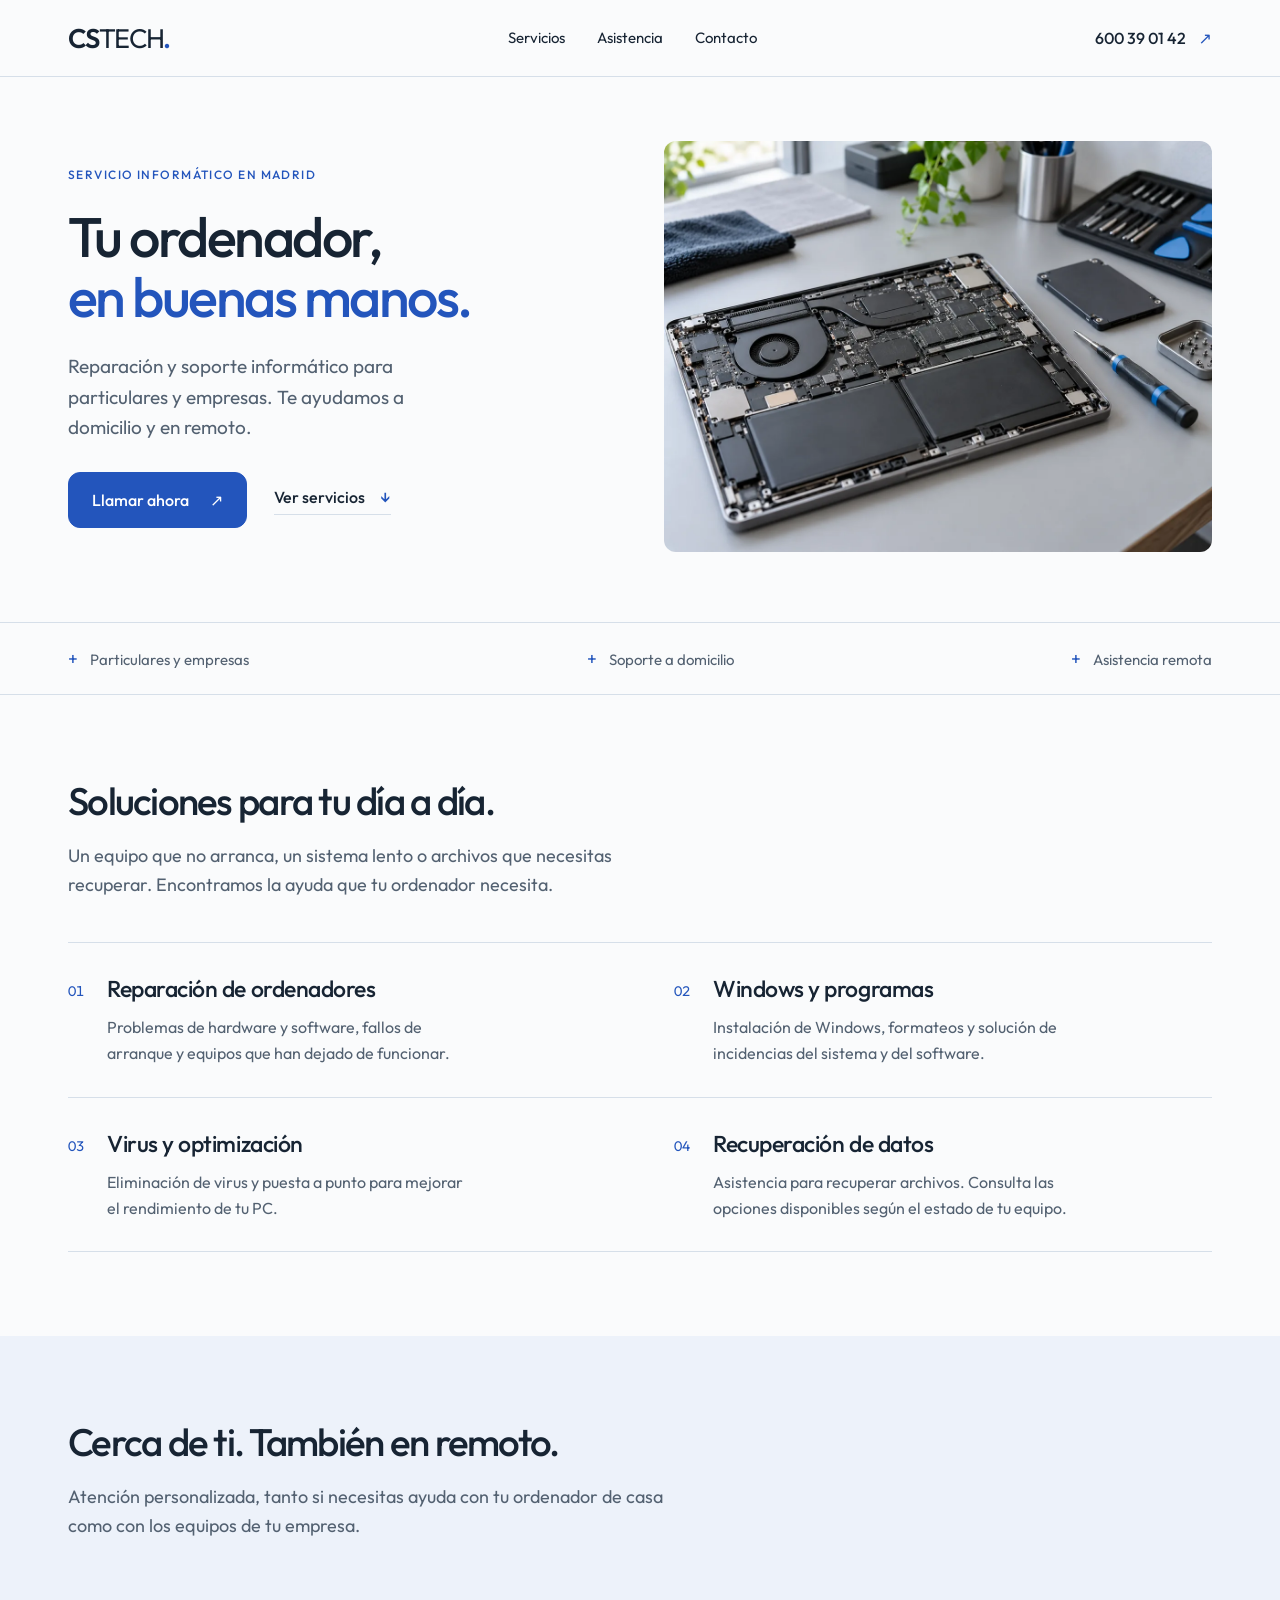
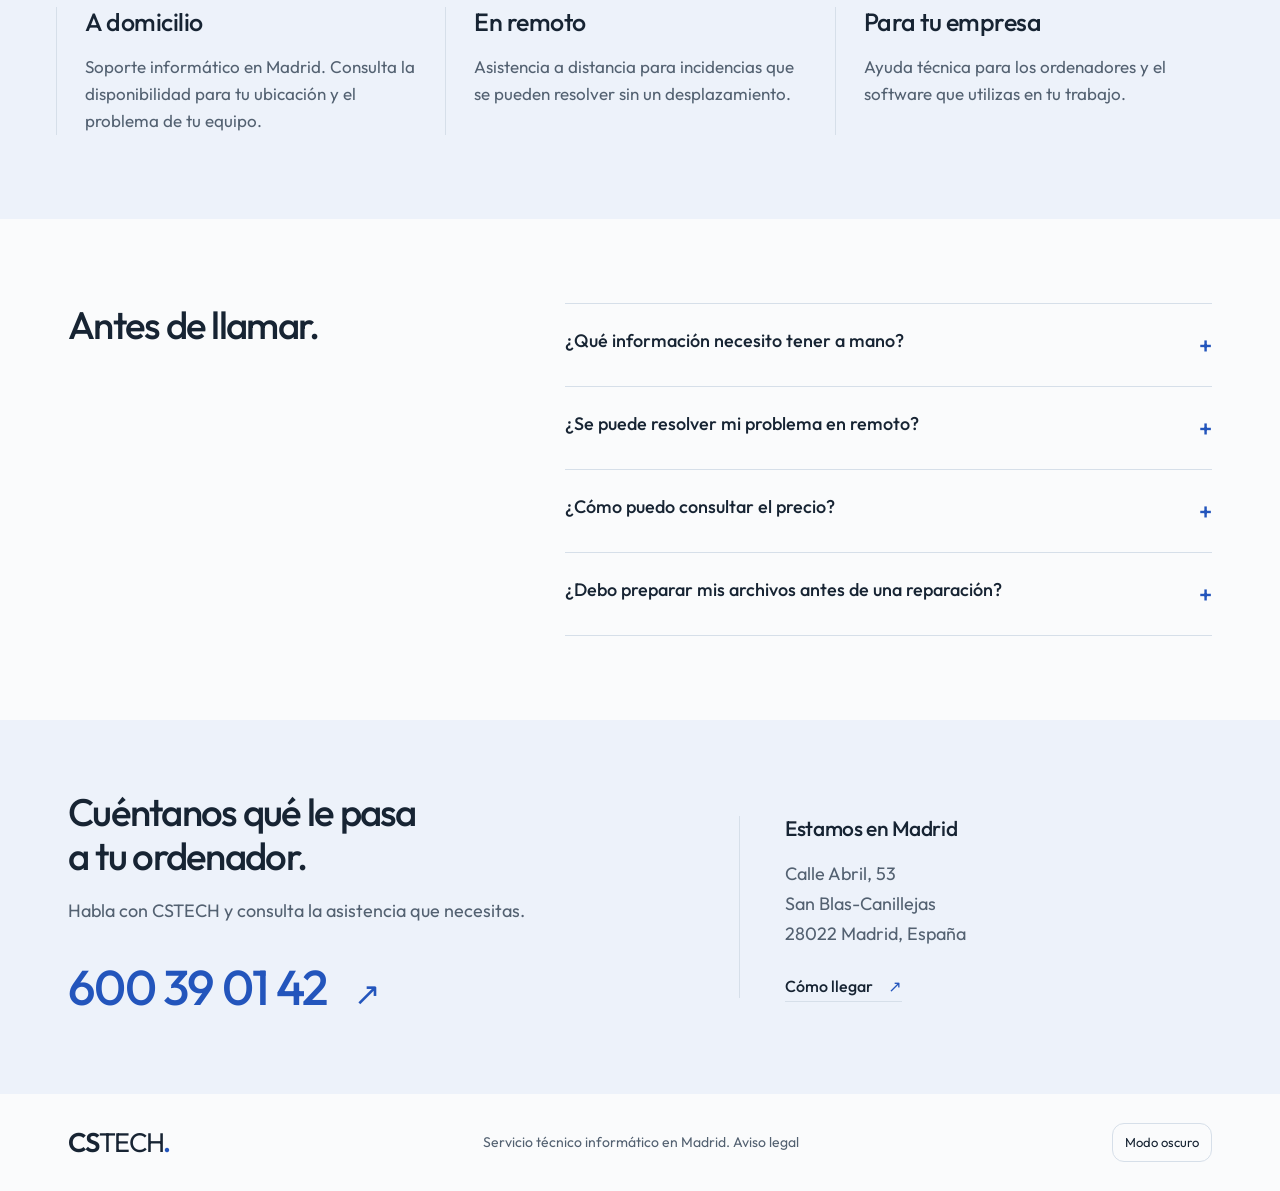
==== index.html @ 1e24a439 "Publicar CSTECH en GitHub Pages" ====
<!doctype html>
<html lang="es">
<head>
  <meta charset="UTF-8">
  <meta name="viewport" content="width=device-width, initial-scale=1">
  <title>CSTECH | Reparación de ordenadores y soporte informático en Madrid</title>
  <meta name="description" content="Servicio técnico informático en Madrid. Reparación de ordenadores, asistencia a domicilio y remota, instalación de Windows y recuperación de datos. Llama al 600 39 01 42.">
  <meta name="theme-color" content="#2355bc">
  <link rel="canonical" href="https://cstechsc.com/">
  <meta property="og:title" content="CSTECH | Tu ordenador, en buenas manos">
  <meta property="og:description" content="Reparación de ordenadores y soporte informático en Madrid. A domicilio y en remoto, para particulares y empresas.">
  <meta property="og:type" content="website">
  <meta property="og:url" content="https://cstechsc.com/">
  <meta property="og:image" content="https://cstechsc.com/images/reparacion.webp">
  <link rel="preload" as="image" href="/images/reparacion.webp" fetchpriority="high">
  <script type="application/ld+json">{"@context":"https://schema.org","@type":"LocalBusiness","name":"CSTECH","url":"https://cstechsc.com/","telephone":"+34600390142","address":{"@type":"PostalAddress","streetAddress":"Calle Abril, 53","addressLocality":"Madrid","addressRegion":"Madrid","postalCode":"28022","addressCountry":"ES"},"areaServed":"Madrid","hasMap":"https://www.google.com/maps?cid=15562600973157201004","description":"Servicio técnico informático: reparación de ordenadores, soporte a domicilio y asistencia remota para particulares y empresas."}</script>
  <script type="module" crossorigin src="/assets/main-DW0fGYz3.js"></script>
  <link rel="stylesheet" crossorigin href="/assets/main-CNk1xnWR.css">
</head>
<body>
  <a class="skip-link" href="#contenido">Ir al contenido</a>
  <header class="site-header">
    <nav class="container nav-shell" aria-label="Navegación principal">
      <a class="wordmark" href="#" aria-label="CSTECH, inicio">CS<span>TECH</span><span class="brand-dot" aria-hidden="true">.</span></a>
      <button class="menu-toggle" type="button" aria-expanded="false" aria-controls="nav-links">Menú</button>
      <div id="nav-links" class="nav-links">
        <a href="#servicios">Servicios</a><a href="#asistencia">Asistencia</a><a href="#contacto">Contacto</a>
      </div>
      <a class="nav-phone" href="tel:+34600390142" aria-label="Llamar al 600 39 01 42">600 39 01 42 <span aria-hidden="true">↗</span></a>
    </nav>
  </header>
  <main id="contenido">
    <section class="hero container">
      <div class="row align-items-center g-5">
        <div class="col-md-6 hero-copy">
          <p class="eyebrow">Servicio informático en Madrid</p>
          <h1>Tu ordenador,<br><span>en buenas manos.</span></h1>
          <p class="hero-description">Reparación y soporte informático para particulares y empresas. Te ayudamos a domicilio y en remoto.</p>
          <div class="hero-actions"><a class="btn btn-primary" href="tel:+34600390142">Llamar ahora <span aria-hidden="true">↗</span></a><a class="text-link" href="#servicios">Ver servicios <span aria-hidden="true">↓</span></a></div>
        </div>
        <div class="col-md-6"><img class="hero-image" src="/images/reparacion.webp" alt="Imagen ilustrativa de un ordenador abierto sobre una mesa de reparación" width="1200" height="900" fetchpriority="high"></div>
      </div>
    </section>
    <div class="service-strip"><div class="container strip-content"><span>Particulares y empresas</span><span>Soporte a domicilio</span><span>Asistencia remota</span></div></div>
    <section id="servicios" class="section container">
      <h2>Soluciones para tu día a día.</h2>
      <p class="section-intro">Un equipo que no arranca, un sistema lento o archivos que necesitas recuperar. Encontramos la ayuda que tu ordenador necesita.</p>
      <div class="row g-0 services-grid">
        <article class="col-md-6 service-item"><span class="service-number" aria-hidden="true">01</span><div><h3>Reparación de ordenadores</h3><p>Problemas de hardware y software, fallos de arranque y equipos que han dejado de funcionar.</p></div></article>
        <article class="col-md-6 service-item"><span class="service-number" aria-hidden="true">02</span><div><h3>Windows y programas</h3><p>Instalación de Windows, formateos y solución de incidencias del sistema y del software.</p></div></article>
        <article class="col-md-6 service-item"><span class="service-number" aria-hidden="true">03</span><div><h3>Virus y optimización</h3><p>Eliminación de virus y puesta a punto para mejorar el rendimiento de tu PC.</p></div></article>
        <article class="col-md-6 service-item"><span class="service-number" aria-hidden="true">04</span><div><h3>Recuperación de datos</h3><p>Asistencia para recuperar archivos. Consulta las opciones disponibles según el estado de tu equipo.</p></div></article>
      </div>
    </section>
    <section id="asistencia" class="section assistance-section">
      <div class="container">
        <h2>Cerca de ti. También en remoto.</h2>
        <p class="section-intro">Atención personalizada, tanto si necesitas ayuda con tu ordenador de casa como con los equipos de tu empresa.</p>
        <div class="row g-4 assistance-options">
          <article class="col-md-4"><h3>A domicilio</h3><p>Soporte informático en Madrid. Consulta la disponibilidad para tu ubicación y el problema de tu equipo.</p></article>
          <article class="col-md-4"><h3>En remoto</h3><p>Asistencia a distancia para incidencias que se pueden resolver sin un desplazamiento.</p></article>
          <article class="col-md-4"><h3>Para tu empresa</h3><p>Ayuda técnica para los ordenadores y el software que utilizas en tu trabajo.</p></article>
        </div>
      </div>
    </section>
    <section class="section container faq-section">
      <h2>Antes de llamar.</h2>
      <div class="faq-list">
        <details><summary>¿Qué información necesito tener a mano?</summary><p>El modelo de tu ordenador y una descripción del fallo: qué ocurre, desde cuándo y si aparece algún mensaje de error.</p></details>
        <details><summary>¿Se puede resolver mi problema en remoto?</summary><p>Depende de la incidencia y de que el equipo pueda conectarse a Internet. Llámanos para consultar la modalidad de asistencia adecuada.</p></details>
        <details><summary>¿Cómo puedo consultar el precio?</summary><p>Contacta por teléfono y explica lo que necesitas. Consulta el precio y el alcance del servicio antes de solicitar la intervención.</p></details>
        <details><summary>¿Debo preparar mis archivos antes de una reparación?</summary><p>Si puedes acceder al equipo, guarda una copia de los archivos importantes. Si no puedes, indícalo al contactar y evita realizar cambios que puedan sobrescribirlos.</p></details>
      </div>
    </section>
    <section id="contacto" class="contact-section">
      <div class="container row-wrapper">
        <div class="row g-5 align-items-center">
          <div class="col-md-7"><h2>Cuéntanos qué le pasa<br>a tu ordenador.</h2><p>Habla con CSTECH y consulta la asistencia que necesitas.</p><a class="contact-number" href="tel:+34600390142" aria-label="Llamar al 600 39 01 42">600 39 01 42 <span aria-hidden="true">↗</span></a></div>
          <div class="col-md-5 contact-address"><h3>Estamos en Madrid</h3><address>Calle Abril, 53<br>San Blas-Canillejas<br>28022 Madrid, España</address><a class="text-link" href="https://www.google.com/maps?cid=15562600973157201004" target="_blank" rel="noopener noreferrer">Cómo llegar <span aria-hidden="true">↗</span></a></div>
        </div>
      </div>
    </section>
  </main>
  <footer class="container site-footer"><a class="wordmark" href="#">CS<span>TECH</span><span class="brand-dot" aria-hidden="true">.</span></a><p>Servicio técnico informático en Madrid. <a href="/aviso-legal.html">Aviso legal</a></p><button id="theme-toggle" type="button" aria-pressed="false">Modo oscuro</button></footer>
</body>
</html>
---- assets/main-CNk1xnWR.css ----
@charset "UTF-8";:root,[data-bs-theme=light]{--bs-blue:#0d6efd;--bs-indigo:#6610f2;--bs-purple:#6f42c1;--bs-pink:#d63384;--bs-red:#dc3545;--bs-orange:#fd7e14;--bs-yellow:#ffc107;--bs-green:#198754;--bs-teal:#20c997;--bs-cyan:#0dcaf0;--bs-black:#000;--bs-white:#fff;--bs-gray:#6c757d;--bs-gray-dark:#343a40;--bs-gray-100:#f8f9fa;--bs-gray-200:#e9ecef;--bs-gray-300:#dee2e6;--bs-gray-400:#ced4da;--bs-gray-500:#adb5bd;--bs-gray-600:#6c757d;--bs-gray-700:#495057;--bs-gray-800:#343a40;--bs-gray-900:#212529;--bs-primary:#0d6efd;--bs-secondary:#6c757d;--bs-success:#198754;--bs-info:#0dcaf0;--bs-warning:#ffc107;--bs-danger:#dc3545;--bs-light:#f8f9fa;--bs-dark:#212529;--bs-primary-rgb:13,110,253;--bs-secondary-rgb:108,117,125;--bs-success-rgb:25,135,84;--bs-info-rgb:13,202,240;--bs-warning-rgb:255,193,7;--bs-danger-rgb:220,53,69;--bs-light-rgb:248,249,250;--bs-dark-rgb:33,37,41;--bs-primary-text-emphasis:#052c65;--bs-secondary-text-emphasis:#2b2f32;--bs-success-text-emphasis:#0a3622;--bs-info-text-emphasis:#055160;--bs-warning-text-emphasis:#664d03;--bs-danger-text-emphasis:#58151c;--bs-light-text-emphasis:#495057;--bs-dark-text-emphasis:#495057;--bs-primary-bg-subtle:#cfe2ff;--bs-secondary-bg-subtle:#e2e3e5;--bs-success-bg-subtle:#d1e7dd;--bs-info-bg-subtle:#cff4fc;--bs-warning-bg-subtle:#fff3cd;--bs-danger-bg-subtle:#f8d7da;--bs-light-bg-subtle:#fcfcfd;--bs-dark-bg-subtle:#ced4da;--bs-primary-border-subtle:#9ec5fe;--bs-secondary-border-subtle:#c4c8cb;--bs-success-border-subtle:#a3cfbb;--bs-info-border-subtle:#9eeaf9;--bs-warning-border-subtle:#ffe69c;--bs-danger-border-subtle:#f1aeb5;--bs-light-border-subtle:#e9ecef;--bs-dark-border-subtle:#adb5bd;--bs-white-rgb:255,255,255;--bs-black-rgb:0,0,0;--bs-font-sans-serif:system-ui,-apple-system,"Segoe UI",Roboto,"Helvetica Neue","Noto Sans","Liberation Sans",Arial,sans-serif,"Apple Color Emoji","Segoe UI Emoji","Segoe UI Symbol","Noto Color Emoji";--bs-font-monospace:SFMono-Regular,Menlo,Monaco,Consolas,"Liberation Mono","Courier New",monospace;--bs-gradient:linear-gradient(180deg, rgba(255, 255, 255, .15), rgba(255, 255, 255, 0));--bs-body-font-family:var(--bs-font-sans-serif);--bs-body-font-size:1rem;--bs-body-font-weight:400;--bs-body-line-height:1.5;--bs-body-color:#212529;--bs-body-color-rgb:33,37,41;--bs-body-bg:#fff;--bs-body-bg-rgb:255,255,255;--bs-emphasis-color:#000;--bs-emphasis-color-rgb:0,0,0;--bs-secondary-color:rgba(33, 37, 41, .75);--bs-secondary-color-rgb:33,37,41;--bs-secondary-bg:#e9ecef;--bs-secondary-bg-rgb:233,236,239;--bs-tertiary-color:rgba(33, 37, 41, .5);--bs-tertiary-color-rgb:33,37,41;--bs-tertiary-bg:#f8f9fa;--bs-tertiary-bg-rgb:248,249,250;--bs-heading-color:inherit;--bs-link-color:#0d6efd;--bs-link-color-rgb:13,110,253;--bs-link-decoration:underline;--bs-link-hover-color:#0a58ca;--bs-link-hover-color-rgb:10,88,202;--bs-code-color:#d63384;--bs-highlight-color:#212529;--bs-highlight-bg:#fff3cd;--bs-border-width:1px;--bs-border-style:solid;--bs-border-color:#dee2e6;--bs-border-color-translucent:rgba(0, 0, 0, .175);--bs-border-radius:.375rem;--bs-border-radius-sm:.25rem;--bs-border-radius-lg:.5rem;--bs-border-radius-xl:1rem;--bs-border-radius-xxl:2rem;--bs-border-radius-2xl:var(--bs-border-radius-xxl);--bs-border-radius-pill:50rem;--bs-box-shadow:0 .5rem 1rem rgba(0, 0, 0, .15);--bs-box-shadow-sm:0 .125rem .25rem rgba(0, 0, 0, .075);--bs-box-shadow-lg:0 1rem 3rem rgba(0, 0, 0, .175);--bs-box-shadow-inset:inset 0 1px 2px rgba(0, 0, 0, .075);--bs-focus-ring-width:.25rem;--bs-focus-ring-opacity:.25;--bs-focus-ring-color:rgba(13, 110, 253, .25);--bs-form-valid-color:#198754;--bs-form-valid-border-color:#198754;--bs-form-invalid-color:#dc3545;--bs-form-invalid-border-color:#dc3545}[data-bs-theme=dark]{color-scheme:dark;--bs-body-color:#dee2e6;--bs-body-color-rgb:222,226,230;--bs-body-bg:#212529;--bs-body-bg-rgb:33,37,41;--bs-emphasis-color:#fff;--bs-emphasis-color-rgb:255,255,255;--bs-secondary-color:rgba(222, 226, 230, .75);--bs-secondary-color-rgb:222,226,230;--bs-secondary-bg:#343a40;--bs-secondary-bg-rgb:52,58,64;--bs-tertiary-color:rgba(222, 226, 230, .5);--bs-tertiary-color-rgb:222,226,230;--bs-tertiary-bg:#2b3035;--bs-tertiary-bg-rgb:43,48,53;--bs-primary-text-emphasis:#6ea8fe;--bs-secondary-text-emphasis:#a7acb1;--bs-success-text-emphasis:#75b798;--bs-info-text-emphasis:#6edff6;--bs-warning-text-emphasis:#ffda6a;--bs-danger-text-emphasis:#ea868f;--bs-light-text-emphasis:#f8f9fa;--bs-dark-text-emphasis:#dee2e6;--bs-primary-bg-subtle:#031633;--bs-secondary-bg-subtle:#161719;--bs-success-bg-subtle:#051b11;--bs-info-bg-subtle:#032830;--bs-warning-bg-subtle:#332701;--bs-danger-bg-subtle:#2c0b0e;--bs-light-bg-subtle:#343a40;--bs-dark-bg-subtle:#1a1d20;--bs-primary-border-subtle:#084298;--bs-secondary-border-subtle:#41464b;--bs-success-border-subtle:#0f5132;--bs-info-border-subtle:#087990;--bs-warning-border-subtle:#997404;--bs-danger-border-subtle:#842029;--bs-light-border-subtle:#495057;--bs-dark-border-subtle:#343a40;--bs-heading-color:inherit;--bs-link-color:#6ea8fe;--bs-link-hover-color:#8bb9fe;--bs-link-color-rgb:110,168,254;--bs-link-hover-color-rgb:139,185,254;--bs-code-color:#e685b5;--bs-highlight-color:#dee2e6;--bs-highlight-bg:#664d03;--bs-border-color:#495057;--bs-border-color-translucent:rgba(255, 255, 255, .15);--bs-form-valid-color:#75b798;--bs-form-valid-border-color:#75b798;--bs-form-invalid-color:#ea868f;--bs-form-invalid-border-color:#ea868f}*,:after,:before{box-sizing:border-box}@media(prefers-reduced-motion:no-preference){:root{scroll-behavior:smooth}}body{margin:0;font-family:var(--bs-body-font-family);font-size:var(--bs-body-font-size);font-weight:var(--bs-body-font-weight);line-height:var(--bs-body-line-height);color:var(--bs-body-color);text-align:var(--bs-body-text-align);background-color:var(--bs-body-bg);-webkit-text-size-adjust:100%;-webkit-tap-highlight-color:transparent}hr{margin:1rem 0;color:inherit;border:0;border-top:var(--bs-border-width) solid;opacity:.25}.h1,.h2,.h3,.h4,.h5,.h6,h1,h2,h3,h4,h5,h6{margin-top:0;margin-bottom:.5rem;font-weight:500;line-height:1.2;color:var(--bs-heading-color)}.h1,h1{font-size:calc(1.375rem + 1.5vw)}@media(min-width:1200px){.h1,h1{font-size:2.5rem}}.h2,h2{font-size:calc(1.325rem + .9vw)}@media(min-width:1200px){.h2,h2{font-size:2rem}}.h3,h3{font-size:calc(1.3rem + .6vw)}@media(min-width:1200px){.h3,h3{font-size:1.75rem}}.h4,h4{font-size:calc(1.275rem + .3vw)}@media(min-width:1200px){.h4,h4{font-size:1.5rem}}.h5,h5{font-size:1.25rem}.h6,h6{font-size:1rem}p{margin-top:0;margin-bottom:1rem}abbr[title]{-webkit-text-decoration:underline dotted;text-decoration:underline dotted;cursor:help;-webkit-text-decoration-skip-ink:none;text-decoration-skip-ink:none}address{margin-bottom:1rem;font-style:normal;line-height:inherit}ol,ul{padding-left:2rem}dl,ol,ul{margin-top:0;margin-bottom:1rem}ol ol,ol ul,ul ol,ul ul{margin-bottom:0}dt{font-weight:700}dd{margin-bottom:.5rem;margin-left:0}blockquote{margin:0 0 1rem}b,strong{font-weight:bolder}.small,small{font-size:.875em}.mark,mark{padding:.1875em;color:var(--bs-highlight-color);background-color:var(--bs-highlight-bg)}sub,sup{position:relative;font-size:.75em;line-height:0;vertical-align:baseline}sub{bottom:-.25em}sup{top:-.5em}a{color:rgba(var(--bs-link-color-rgb),var(--bs-link-opacity,1));text-decoration:underline}a:hover{--bs-link-color-rgb:var(--bs-link-hover-color-rgb)}a:not([href]):not([class]),a:not([href]):not([class]):hover{color:inherit;text-decoration:none}code,kbd,pre,samp{font-family:var(--bs-font-monospace);font-size:1em}pre{display:block;margin-top:0;margin-bottom:1rem;overflow:auto;font-size:.875em}pre code{font-size:inherit;color:inherit;word-break:normal}code{font-size:.875em;color:var(--bs-code-color);word-wrap:break-word}a>code{color:inherit}kbd{padding:.1875rem .375rem;font-size:.875em;color:var(--bs-body-bg);background-color:var(--bs-body-color);border-radius:.25rem}kbd kbd{padding:0;font-size:1em}figure{margin:0 0 1rem}img,svg{vertical-align:middle}table{caption-side:bottom;border-collapse:collapse}caption{padding-top:.5rem;padding-bottom:.5rem;color:var(--bs-secondary-color);text-align:left}th{text-align:inherit;text-align:-webkit-match-parent}tbody,td,tfoot,th,thead,tr{border-color:inherit;border-style:solid;border-width:0}label{display:inline-block}button{border-radius:0}button:focus:not(:focus-visible){outline:0}button,input,optgroup,select,textarea{margin:0;font-family:inherit;font-size:inherit;line-height:inherit}button,select{text-transform:none}[role=button]{cursor:pointer}select{word-wrap:normal}select:disabled{opacity:1}[list]:not([type=date]):not([type=datetime-local]):not([type=month]):not([type=week]):not([type=time])::-webkit-calendar-picker-indicator{display:none!important}[type=button],[type=reset],[type=submit],button{-webkit-appearance:button}[type=button]:not(:disabled),[type=reset]:not(:disabled),[type=submit]:not(:disabled),button:not(:disabled){cursor:pointer}::-moz-focus-inner{padding:0;border-style:none}textarea{resize:vertical}fieldset{min-width:0;padding:0;margin:0;border:0}legend{float:left;width:100%;padding:0;margin-bottom:.5rem;line-height:inherit;font-size:calc(1.275rem + .3vw)}@media(min-width:1200px){legend{font-size:1.5rem}}legend+*{clear:left}::-webkit-datetime-edit-day-field,::-webkit-datetime-edit-fields-wrapper,::-webkit-datetime-edit-hour-field,::-webkit-datetime-edit-minute,::-webkit-datetime-edit-month-field,::-webkit-datetime-edit-text,::-webkit-datetime-edit-year-field{padding:0}::-webkit-inner-spin-button{height:auto}[type=search]{-webkit-appearance:textfield;outline-offset:-2px}[type=search]::-webkit-search-cancel-button{cursor:pointer;filter:grayscale(1)}::-webkit-search-decoration{-webkit-appearance:none}::-webkit-color-swatch-wrapper{padding:0}::-webkit-file-upload-button{font:inherit;-webkit-appearance:button}::file-selector-button{font:inherit;-webkit-appearance:button}output{display:inline-block}iframe{border:0}summary{display:list-item;cursor:pointer}progress{vertical-align:baseline}[hidden]{display:none!important}.lead{font-size:1.25rem;font-weight:300}.display-1{font-weight:300;line-height:1.2;font-size:calc(1.625rem + 4.5vw)}@media(min-width:1200px){.display-1{font-size:5rem}}.display-2{font-weight:300;line-height:1.2;font-size:calc(1.575rem + 3.9vw)}@media(min-width:1200px){.display-2{font-size:4.5rem}}.display-3{font-weight:300;line-height:1.2;font-size:calc(1.525rem + 3.3vw)}@media(min-width:1200px){.display-3{font-size:4rem}}.display-4{font-weight:300;line-height:1.2;font-size:calc(1.475rem + 2.7vw)}@media(min-width:1200px){.display-4{font-size:3.5rem}}.display-5{font-weight:300;line-height:1.2;font-size:calc(1.425rem + 2.1vw)}@media(min-width:1200px){.display-5{font-size:3rem}}.display-6{font-weight:300;line-height:1.2;font-size:calc(1.375rem + 1.5vw)}@media(min-width:1200px){.display-6{font-size:2.5rem}}.list-unstyled,.list-inline{padding-left:0;list-style:none}.list-inline-item{display:inline-block}.list-inline-item:not(:last-child){margin-right:.5rem}.initialism{font-size:.875em;text-transform:uppercase}.blockquote{margin-bottom:1rem;font-size:1.25rem}.blockquote>:last-child{margin-bottom:0}.blockquote-footer{margin-top:-1rem;margin-bottom:1rem;font-size:.875em;color:#6c757d}.blockquote-footer:before{content:"— "}.img-fluid{max-width:100%;height:auto}.img-thumbnail{padding:.25rem;background-color:var(--bs-body-bg);border:var(--bs-border-width) solid var(--bs-border-color);border-radius:var(--bs-border-radius);max-width:100%;height:auto}.figure{display:inline-block}.figure-img{margin-bottom:.5rem;line-height:1}.figure-caption{font-size:.875em;color:var(--bs-secondary-color)}.container,.container-fluid,.container-lg,.container-md,.container-sm,.container-xl,.container-xxl{--bs-gutter-x:1.5rem;--bs-gutter-y:0;width:100%;padding-right:calc(var(--bs-gutter-x) * .5);padding-left:calc(var(--bs-gutter-x) * .5);margin-right:auto;margin-left:auto}@media(min-width:576px){.container,.container-sm{max-width:540px}}@media(min-width:768px){.container,.container-md,.container-sm{max-width:720px}}@media(min-width:992px){.container,.container-lg,.container-md,.container-sm{max-width:960px}}@media(min-width:1200px){.container,.container-lg,.container-md,.container-sm,.container-xl{max-width:1140px}}@media(min-width:1400px){.container,.container-lg,.container-md,.container-sm,.container-xl,.container-xxl{max-width:1320px}}:root{--bs-breakpoint-xs:0;--bs-breakpoint-sm:576px;--bs-breakpoint-md:768px;--bs-breakpoint-lg:992px;--bs-breakpoint-xl:1200px;--bs-breakpoint-xxl:1400px}.row{--bs-gutter-x:1.5rem;--bs-gutter-y:0;display:flex;flex-wrap:wrap;margin-top:calc(-1 * var(--bs-gutter-y));margin-right:calc(-.5 * var(--bs-gutter-x));margin-left:calc(-.5 * var(--bs-gutter-x))}.row>*{flex-shrink:0;width:100%;max-width:100%;padding-right:calc(var(--bs-gutter-x) * .5);padding-left:calc(var(--bs-gutter-x) * .5);margin-top:var(--bs-gutter-y)}.col{flex:1 0 0}.row-cols-auto>*{flex:0 0 auto;width:auto}.row-cols-1>*{flex:0 0 auto;width:100%}.row-cols-2>*{flex:0 0 auto;width:50%}.row-cols-3>*{flex:0 0 auto;width:33.33333333%}.row-cols-4>*{flex:0 0 auto;width:25%}.row-cols-5>*{flex:0 0 auto;width:20%}.row-cols-6>*{flex:0 0 auto;width:16.66666667%}.col-auto{flex:0 0 auto;width:auto}.col-1{flex:0 0 auto;width:8.33333333%}.col-2{flex:0 0 auto;width:16.66666667%}.col-3{flex:0 0 auto;width:25%}.col-4{flex:0 0 auto;width:33.33333333%}.col-5{flex:0 0 auto;width:41.66666667%}.col-6{flex:0 0 auto;width:50%}.col-7{flex:0 0 auto;width:58.33333333%}.col-8{flex:0 0 auto;width:66.66666667%}.col-9{flex:0 0 auto;width:75%}.col-10{flex:0 0 auto;width:83.33333333%}.col-11{flex:0 0 auto;width:91.66666667%}.col-12{flex:0 0 auto;width:100%}.offset-1{margin-left:8.33333333%}.offset-2{margin-left:16.66666667%}.offset-3{margin-left:25%}.offset-4{margin-left:33.33333333%}.offset-5{margin-left:41.66666667%}.offset-6{margin-left:50%}.offset-7{margin-left:58.33333333%}.offset-8{margin-left:66.66666667%}.offset-9{margin-left:75%}.offset-10{margin-left:83.33333333%}.offset-11{margin-left:91.66666667%}.g-0,.gx-0{--bs-gutter-x:0}.g-0,.gy-0{--bs-gutter-y:0}.g-1,.gx-1{--bs-gutter-x:.25rem}.g-1,.gy-1{--bs-gutter-y:.25rem}.g-2,.gx-2{--bs-gutter-x:.5rem}.g-2,.gy-2{--bs-gutter-y:.5rem}.g-3,.gx-3{--bs-gutter-x:1rem}.g-3,.gy-3{--bs-gutter-y:1rem}.g-4,.gx-4{--bs-gutter-x:1.5rem}.g-4,.gy-4{--bs-gutter-y:1.5rem}.g-5,.gx-5{--bs-gutter-x:3rem}.g-5,.gy-5{--bs-gutter-y:3rem}@media(min-width:576px){.col-sm{flex:1 0 0}.row-cols-sm-auto>*{flex:0 0 auto;width:auto}.row-cols-sm-1>*{flex:0 0 auto;width:100%}.row-cols-sm-2>*{flex:0 0 auto;width:50%}.row-cols-sm-3>*{flex:0 0 auto;width:33.33333333%}.row-cols-sm-4>*{flex:0 0 auto;width:25%}.row-cols-sm-5>*{flex:0 0 auto;width:20%}.row-cols-sm-6>*{flex:0 0 auto;width:16.66666667%}.col-sm-auto{flex:0 0 auto;width:auto}.col-sm-1{flex:0 0 auto;width:8.33333333%}.col-sm-2{flex:0 0 auto;width:16.66666667%}.col-sm-3{flex:0 0 auto;width:25%}.col-sm-4{flex:0 0 auto;width:33.33333333%}.col-sm-5{flex:0 0 auto;width:41.66666667%}.col-sm-6{flex:0 0 auto;width:50%}.col-sm-7{flex:0 0 auto;width:58.33333333%}.col-sm-8{flex:0 0 auto;width:66.66666667%}.col-sm-9{flex:0 0 auto;width:75%}.col-sm-10{flex:0 0 auto;width:83.33333333%}.col-sm-11{flex:0 0 auto;width:91.66666667%}.col-sm-12{flex:0 0 auto;width:100%}.offset-sm-0{margin-left:0}.offset-sm-1{margin-left:8.33333333%}.offset-sm-2{margin-left:16.66666667%}.offset-sm-3{margin-left:25%}.offset-sm-4{margin-left:33.33333333%}.offset-sm-5{margin-left:41.66666667%}.offset-sm-6{margin-left:50%}.offset-sm-7{margin-left:58.33333333%}.offset-sm-8{margin-left:66.66666667%}.offset-sm-9{margin-left:75%}.offset-sm-10{margin-left:83.33333333%}.offset-sm-11{margin-left:91.66666667%}.g-sm-0,.gx-sm-0{--bs-gutter-x:0}.g-sm-0,.gy-sm-0{--bs-gutter-y:0}.g-sm-1,.gx-sm-1{--bs-gutter-x:.25rem}.g-sm-1,.gy-sm-1{--bs-gutter-y:.25rem}.g-sm-2,.gx-sm-2{--bs-gutter-x:.5rem}.g-sm-2,.gy-sm-2{--bs-gutter-y:.5rem}.g-sm-3,.gx-sm-3{--bs-gutter-x:1rem}.g-sm-3,.gy-sm-3{--bs-gutter-y:1rem}.g-sm-4,.gx-sm-4{--bs-gutter-x:1.5rem}.g-sm-4,.gy-sm-4{--bs-gutter-y:1.5rem}.g-sm-5,.gx-sm-5{--bs-gutter-x:3rem}.g-sm-5,.gy-sm-5{--bs-gutter-y:3rem}}@media(min-width:768px){.col-md{flex:1 0 0}.row-cols-md-auto>*{flex:0 0 auto;width:auto}.row-cols-md-1>*{flex:0 0 auto;width:100%}.row-cols-md-2>*{flex:0 0 auto;width:50%}.row-cols-md-3>*{flex:0 0 auto;width:33.33333333%}.row-cols-md-4>*{flex:0 0 auto;width:25%}.row-cols-md-5>*{flex:0 0 auto;width:20%}.row-cols-md-6>*{flex:0 0 auto;width:16.66666667%}.col-md-auto{flex:0 0 auto;width:auto}.col-md-1{flex:0 0 auto;width:8.33333333%}.col-md-2{flex:0 0 auto;width:16.66666667%}.col-md-3{flex:0 0 auto;width:25%}.col-md-4{flex:0 0 auto;width:33.33333333%}.col-md-5{flex:0 0 auto;width:41.66666667%}.col-md-6{flex:0 0 auto;width:50%}.col-md-7{flex:0 0 auto;width:58.33333333%}.col-md-8{flex:0 0 auto;width:66.66666667%}.col-md-9{flex:0 0 auto;width:75%}.col-md-10{flex:0 0 auto;width:83.33333333%}.col-md-11{flex:0 0 auto;width:91.66666667%}.col-md-12{flex:0 0 auto;width:100%}.offset-md-0{margin-left:0}.offset-md-1{margin-left:8.33333333%}.offset-md-2{margin-left:16.66666667%}.offset-md-3{margin-left:25%}.offset-md-4{margin-left:33.33333333%}.offset-md-5{margin-left:41.66666667%}.offset-md-6{margin-left:50%}.offset-md-7{margin-left:58.33333333%}.offset-md-8{margin-left:66.66666667%}.offset-md-9{margin-left:75%}.offset-md-10{margin-left:83.33333333%}.offset-md-11{margin-left:91.66666667%}.g-md-0,.gx-md-0{--bs-gutter-x:0}.g-md-0,.gy-md-0{--bs-gutter-y:0}.g-md-1,.gx-md-1{--bs-gutter-x:.25rem}.g-md-1,.gy-md-1{--bs-gutter-y:.25rem}.g-md-2,.gx-md-2{--bs-gutter-x:.5rem}.g-md-2,.gy-md-2{--bs-gutter-y:.5rem}.g-md-3,.gx-md-3{--bs-gutter-x:1rem}.g-md-3,.gy-md-3{--bs-gutter-y:1rem}.g-md-4,.gx-md-4{--bs-gutter-x:1.5rem}.g-md-4,.gy-md-4{--bs-gutter-y:1.5rem}.g-md-5,.gx-md-5{--bs-gutter-x:3rem}.g-md-5,.gy-md-5{--bs-gutter-y:3rem}}@media(min-width:992px){.col-lg{flex:1 0 0}.row-cols-lg-auto>*{flex:0 0 auto;width:auto}.row-cols-lg-1>*{flex:0 0 auto;width:100%}.row-cols-lg-2>*{flex:0 0 auto;width:50%}.row-cols-lg-3>*{flex:0 0 auto;width:33.33333333%}.row-cols-lg-4>*{flex:0 0 auto;width:25%}.row-cols-lg-5>*{flex:0 0 auto;width:20%}.row-cols-lg-6>*{flex:0 0 auto;width:16.66666667%}.col-lg-auto{flex:0 0 auto;width:auto}.col-lg-1{flex:0 0 auto;width:8.33333333%}.col-lg-2{flex:0 0 auto;width:16.66666667%}.col-lg-3{flex:0 0 auto;width:25%}.col-lg-4{flex:0 0 auto;width:33.33333333%}.col-lg-5{flex:0 0 auto;width:41.66666667%}.col-lg-6{flex:0 0 auto;width:50%}.col-lg-7{flex:0 0 auto;width:58.33333333%}.col-lg-8{flex:0 0 auto;width:66.66666667%}.col-lg-9{flex:0 0 auto;width:75%}.col-lg-10{flex:0 0 auto;width:83.33333333%}.col-lg-11{flex:0 0 auto;width:91.66666667%}.col-lg-12{flex:0 0 auto;width:100%}.offset-lg-0{margin-left:0}.offset-lg-1{margin-left:8.33333333%}.offset-lg-2{margin-left:16.66666667%}.offset-lg-3{margin-left:25%}.offset-lg-4{margin-left:33.33333333%}.offset-lg-5{margin-left:41.66666667%}.offset-lg-6{margin-left:50%}.offset-lg-7{margin-left:58.33333333%}.offset-lg-8{margin-left:66.66666667%}.offset-lg-9{margin-left:75%}.offset-lg-10{margin-left:83.33333333%}.offset-lg-11{margin-left:91.66666667%}.g-lg-0,.gx-lg-0{--bs-gutter-x:0}.g-lg-0,.gy-lg-0{--bs-gutter-y:0}.g-lg-1,.gx-lg-1{--bs-gutter-x:.25rem}.g-lg-1,.gy-lg-1{--bs-gutter-y:.25rem}.g-lg-2,.gx-lg-2{--bs-gutter-x:.5rem}.g-lg-2,.gy-lg-2{--bs-gutter-y:.5rem}.g-lg-3,.gx-lg-3{--bs-gutter-x:1rem}.g-lg-3,.gy-lg-3{--bs-gutter-y:1rem}.g-lg-4,.gx-lg-4{--bs-gutter-x:1.5rem}.g-lg-4,.gy-lg-4{--bs-gutter-y:1.5rem}.g-lg-5,.gx-lg-5{--bs-gutter-x:3rem}.g-lg-5,.gy-lg-5{--bs-gutter-y:3rem}}@media(min-width:1200px){.col-xl{flex:1 0 0}.row-cols-xl-auto>*{flex:0 0 auto;width:auto}.row-cols-xl-1>*{flex:0 0 auto;width:100%}.row-cols-xl-2>*{flex:0 0 auto;width:50%}.row-cols-xl-3>*{flex:0 0 auto;width:33.33333333%}.row-cols-xl-4>*{flex:0 0 auto;width:25%}.row-cols-xl-5>*{flex:0 0 auto;width:20%}.row-cols-xl-6>*{flex:0 0 auto;width:16.66666667%}.col-xl-auto{flex:0 0 auto;width:auto}.col-xl-1{flex:0 0 auto;width:8.33333333%}.col-xl-2{flex:0 0 auto;width:16.66666667%}.col-xl-3{flex:0 0 auto;width:25%}.col-xl-4{flex:0 0 auto;width:33.33333333%}.col-xl-5{flex:0 0 auto;width:41.66666667%}.col-xl-6{flex:0 0 auto;width:50%}.col-xl-7{flex:0 0 auto;width:58.33333333%}.col-xl-8{flex:0 0 auto;width:66.66666667%}.col-xl-9{flex:0 0 auto;width:75%}.col-xl-10{flex:0 0 auto;width:83.33333333%}.col-xl-11{flex:0 0 auto;width:91.66666667%}.col-xl-12{flex:0 0 auto;width:100%}.offset-xl-0{margin-left:0}.offset-xl-1{margin-left:8.33333333%}.offset-xl-2{margin-left:16.66666667%}.offset-xl-3{margin-left:25%}.offset-xl-4{margin-left:33.33333333%}.offset-xl-5{margin-left:41.66666667%}.offset-xl-6{margin-left:50%}.offset-xl-7{margin-left:58.33333333%}.offset-xl-8{margin-left:66.66666667%}.offset-xl-9{margin-left:75%}.offset-xl-10{margin-left:83.33333333%}.offset-xl-11{margin-left:91.66666667%}.g-xl-0,.gx-xl-0{--bs-gutter-x:0}.g-xl-0,.gy-xl-0{--bs-gutter-y:0}.g-xl-1,.gx-xl-1{--bs-gutter-x:.25rem}.g-xl-1,.gy-xl-1{--bs-gutter-y:.25rem}.g-xl-2,.gx-xl-2{--bs-gutter-x:.5rem}.g-xl-2,.gy-xl-2{--bs-gutter-y:.5rem}.g-xl-3,.gx-xl-3{--bs-gutter-x:1rem}.g-xl-3,.gy-xl-3{--bs-gutter-y:1rem}.g-xl-4,.gx-xl-4{--bs-gutter-x:1.5rem}.g-xl-4,.gy-xl-4{--bs-gutter-y:1.5rem}.g-xl-5,.gx-xl-5{--bs-gutter-x:3rem}.g-xl-5,.gy-xl-5{--bs-gutter-y:3rem}}@media(min-width:1400px){.col-xxl{flex:1 0 0}.row-cols-xxl-auto>*{flex:0 0 auto;width:auto}.row-cols-xxl-1>*{flex:0 0 auto;width:100%}.row-cols-xxl-2>*{flex:0 0 auto;width:50%}.row-cols-xxl-3>*{flex:0 0 auto;width:33.33333333%}.row-cols-xxl-4>*{flex:0 0 auto;width:25%}.row-cols-xxl-5>*{flex:0 0 auto;width:20%}.row-cols-xxl-6>*{flex:0 0 auto;width:16.66666667%}.col-xxl-auto{flex:0 0 auto;width:auto}.col-xxl-1{flex:0 0 auto;width:8.33333333%}.col-xxl-2{flex:0 0 auto;width:16.66666667%}.col-xxl-3{flex:0 0 auto;width:25%}.col-xxl-4{flex:0 0 auto;width:33.33333333%}.col-xxl-5{flex:0 0 auto;width:41.66666667%}.col-xxl-6{flex:0 0 auto;width:50%}.col-xxl-7{flex:0 0 auto;width:58.33333333%}.col-xxl-8{flex:0 0 auto;width:66.66666667%}.col-xxl-9{flex:0 0 auto;width:75%}.col-xxl-10{flex:0 0 auto;width:83.33333333%}.col-xxl-11{flex:0 0 auto;width:91.66666667%}.col-xxl-12{flex:0 0 auto;width:100%}.offset-xxl-0{margin-left:0}.offset-xxl-1{margin-left:8.33333333%}.offset-xxl-2{margin-left:16.66666667%}.offset-xxl-3{margin-left:25%}.offset-xxl-4{margin-left:33.33333333%}.offset-xxl-5{margin-left:41.66666667%}.offset-xxl-6{margin-left:50%}.offset-xxl-7{margin-left:58.33333333%}.offset-xxl-8{margin-left:66.66666667%}.offset-xxl-9{margin-left:75%}.offset-xxl-10{margin-left:83.33333333%}.offset-xxl-11{margin-left:91.66666667%}.g-xxl-0,.gx-xxl-0{--bs-gutter-x:0}.g-xxl-0,.gy-xxl-0{--bs-gutter-y:0}.g-xxl-1,.gx-xxl-1{--bs-gutter-x:.25rem}.g-xxl-1,.gy-xxl-1{--bs-gutter-y:.25rem}.g-xxl-2,.gx-xxl-2{--bs-gutter-x:.5rem}.g-xxl-2,.gy-xxl-2{--bs-gutter-y:.5rem}.g-xxl-3,.gx-xxl-3{--bs-gutter-x:1rem}.g-xxl-3,.gy-xxl-3{--bs-gutter-y:1rem}.g-xxl-4,.gx-xxl-4{--bs-gutter-x:1.5rem}.g-xxl-4,.gy-xxl-4{--bs-gutter-y:1.5rem}.g-xxl-5,.gx-xxl-5{--bs-gutter-x:3rem}.g-xxl-5,.gy-xxl-5{--bs-gutter-y:3rem}}.table{--bs-table-color-type:initial;--bs-table-bg-type:initial;--bs-table-color-state:initial;--bs-table-bg-state:initial;--bs-table-color:var(--bs-emphasis-color);--bs-table-bg:var(--bs-body-bg);--bs-table-border-color:var(--bs-border-color);--bs-table-accent-bg:transparent;--bs-table-striped-color:var(--bs-emphasis-color);--bs-table-striped-bg:rgba(var(--bs-emphasis-color-rgb), .05);--bs-table-active-color:var(--bs-emphasis-color);--bs-table-active-bg:rgba(var(--bs-emphasis-color-rgb), .1);--bs-table-hover-color:var(--bs-emphasis-color);--bs-table-hover-bg:rgba(var(--bs-emphasis-color-rgb), .075);width:100%;margin-bottom:1rem;vertical-align:top;border-color:var(--bs-table-border-color)}.table>:not(caption)>*>*{padding:.5rem;color:var(--bs-table-color-state,var(--bs-table-color-type,var(--bs-table-color)));background-color:var(--bs-table-bg);border-bottom-width:var(--bs-border-width);box-shadow:inset 0 0 0 9999px var(--bs-table-bg-state,var(--bs-table-bg-type,var(--bs-table-accent-bg)))}.table>tbody{vertical-align:inherit}.table>thead{vertical-align:bottom}.table-group-divider{border-top:calc(var(--bs-border-width) * 2) solid currentcolor}.caption-top{caption-side:top}.table-sm>:not(caption)>*>*{padding:.25rem}.table-bordered>:not(caption)>*{border-width:var(--bs-border-width) 0}.table-bordered>:not(caption)>*>*{border-width:0 var(--bs-border-width)}.table-borderless>:not(caption)>*>*{border-bottom-width:0}.table-borderless>:not(:first-child){border-top-width:0}.table-striped>tbody>tr:nth-of-type(odd)>*{--bs-table-color-type:var(--bs-table-striped-color);--bs-table-bg-type:var(--bs-table-striped-bg)}.table-striped-columns>:not(caption)>tr>:nth-child(2n){--bs-table-color-type:var(--bs-table-striped-color);--bs-table-bg-type:var(--bs-table-striped-bg)}.table-active{--bs-table-color-state:var(--bs-table-active-color);--bs-table-bg-state:var(--bs-table-active-bg)}.table-hover>tbody>tr:hover>*{--bs-table-color-state:var(--bs-table-hover-color);--bs-table-bg-state:var(--bs-table-hover-bg)}.table-primary{--bs-table-color:#000;--bs-table-bg:#cfe2ff;--bs-table-border-color:#a6b5cc;--bs-table-striped-bg:#c5d7f2;--bs-table-striped-color:#000;--bs-table-active-bg:#bacbe6;--bs-table-active-color:#000;--bs-table-hover-bg:#bfd1ec;--bs-table-hover-color:#000;color:var(--bs-table-color);border-color:var(--bs-table-border-color)}.table-secondary{--bs-table-color:#000;--bs-table-bg:#e2e3e5;--bs-table-border-color:#b5b6b7;--bs-table-striped-bg:#d7d8da;--bs-table-striped-color:#000;--bs-table-active-bg:#cbccce;--bs-table-active-color:#000;--bs-table-hover-bg:#d1d2d4;--bs-table-hover-color:#000;color:var(--bs-table-color);border-color:var(--bs-table-border-color)}.table-success{--bs-table-color:#000;--bs-table-bg:#d1e7dd;--bs-table-border-color:#a7b9b1;--bs-table-striped-bg:#c7dbd2;--bs-table-striped-color:#000;--bs-table-active-bg:#bcd0c7;--bs-table-active-color:#000;--bs-table-hover-bg:#c1d6cc;--bs-table-hover-color:#000;color:var(--bs-table-color);border-color:var(--bs-table-border-color)}.table-info{--bs-table-color:#000;--bs-table-bg:#cff4fc;--bs-table-border-color:#a6c3ca;--bs-table-striped-bg:#c5e8ef;--bs-table-striped-color:#000;--bs-table-active-bg:#badce3;--bs-table-active-color:#000;--bs-table-hover-bg:#bfe2e9;--bs-table-hover-color:#000;color:var(--bs-table-color);border-color:var(--bs-table-border-color)}.table-warning{--bs-table-color:#000;--bs-table-bg:#fff3cd;--bs-table-border-color:#ccc2a4;--bs-table-striped-bg:#f2e7c3;--bs-table-striped-color:#000;--bs-table-active-bg:#e6dbb9;--bs-table-active-color:#000;--bs-table-hover-bg:#ece1be;--bs-table-hover-color:#000;color:var(--bs-table-color);border-color:var(--bs-table-border-color)}.table-danger{--bs-table-color:#000;--bs-table-bg:#f8d7da;--bs-table-border-color:#c6acae;--bs-table-striped-bg:#eccccf;--bs-table-striped-color:#000;--bs-table-active-bg:#dfc2c4;--bs-table-active-color:#000;--bs-table-hover-bg:#e5c7ca;--bs-table-hover-color:#000;color:var(--bs-table-color);border-color:var(--bs-table-border-color)}.table-light{--bs-table-color:#000;--bs-table-bg:#f8f9fa;--bs-table-border-color:#c6c7c8;--bs-table-striped-bg:#ecedee;--bs-table-striped-color:#000;--bs-table-active-bg:#dfe0e1;--bs-table-active-color:#000;--bs-table-hover-bg:#e5e6e7;--bs-table-hover-color:#000;color:var(--bs-table-color);border-color:var(--bs-table-border-color)}.table-dark{--bs-table-color:#fff;--bs-table-bg:#212529;--bs-table-border-color:#4d5154;--bs-table-striped-bg:#2c3034;--bs-table-striped-color:#fff;--bs-table-active-bg:#373b3e;--bs-table-active-color:#fff;--bs-table-hover-bg:#323539;--bs-table-hover-color:#fff;color:var(--bs-table-color);border-color:var(--bs-table-border-color)}.table-responsive{overflow-x:auto;-webkit-overflow-scrolling:touch}@media(max-width:575.98px){.table-responsive-sm{overflow-x:auto;-webkit-overflow-scrolling:touch}}@media(max-width:767.98px){.table-responsive-md{overflow-x:auto;-webkit-overflow-scrolling:touch}}@media(max-width:991.98px){.table-responsive-lg{overflow-x:auto;-webkit-overflow-scrolling:touch}}@media(max-width:1199.98px){.table-responsive-xl{overflow-x:auto;-webkit-overflow-scrolling:touch}}@media(max-width:1399.98px){.table-responsive-xxl{overflow-x:auto;-webkit-overflow-scrolling:touch}}.form-label{margin-bottom:.5rem}.col-form-label{padding-top:calc(.375rem + var(--bs-border-width));padding-bottom:calc(.375rem + var(--bs-border-width));margin-bottom:0;font-size:inherit;line-height:1.5}.col-form-label-lg{padding-top:calc(.5rem + var(--bs-border-width));padding-bottom:calc(.5rem + var(--bs-border-width));font-size:1.25rem}.col-form-label-sm{padding-top:calc(.25rem + var(--bs-border-width));padding-bottom:calc(.25rem + var(--bs-border-width));font-size:.875rem}.form-text{margin-top:.25rem;font-size:.875em;color:var(--bs-secondary-color)}.form-control{display:block;width:100%;padding:.375rem .75rem;font-size:1rem;font-weight:400;line-height:1.5;color:var(--bs-body-color);-webkit-appearance:none;-moz-appearance:none;appearance:none;background-color:var(--bs-body-bg);background-clip:padding-box;border:var(--bs-border-width) solid var(--bs-border-color);border-radius:var(--bs-border-radius);transition:border-color .15s ease-in-out,box-shadow .15s ease-in-out}@media(prefers-reduced-motion:reduce){.form-control{transition:none}}.form-control[type=file]{overflow:hidden}.form-control[type=file]:not(:disabled):not([readonly]){cursor:pointer}.form-control:focus{color:var(--bs-body-color);background-color:var(--bs-body-bg);border-color:#86b7fe;outline:0;box-shadow:0 0 0 .25rem #0d6efd40}.form-control::-webkit-date-and-time-value{min-width:85px;height:1.5em;margin:0}.form-control::-webkit-datetime-edit{display:block;padding:0}.form-control::placeholder{color:var(--bs-secondary-color);opacity:1}.form-control:disabled{background-color:var(--bs-secondary-bg);opacity:1}.form-control::-webkit-file-upload-button{padding:.375rem .75rem;margin:-.375rem -.75rem;-webkit-margin-end:.75rem;margin-inline-end:.75rem;color:var(--bs-body-color);background-color:var(--bs-tertiary-bg);pointer-events:none;border-color:inherit;border-style:solid;border-width:0;border-inline-end-width:var(--bs-border-width);border-radius:0;-webkit-transition:color .15s ease-in-out,background-color .15s ease-in-out,border-color .15s ease-in-out,box-shadow .15s ease-in-out;transition:color .15s ease-in-out,background-color .15s ease-in-out,border-color .15s ease-in-out,box-shadow .15s ease-in-out}.form-control::file-selector-button{padding:.375rem .75rem;margin:-.375rem -.75rem;-webkit-margin-end:.75rem;margin-inline-end:.75rem;color:var(--bs-body-color);background-color:var(--bs-tertiary-bg);pointer-events:none;border-color:inherit;border-style:solid;border-width:0;border-inline-end-width:var(--bs-border-width);border-radius:0;transition:color .15s ease-in-out,background-color .15s ease-in-out,border-color .15s ease-in-out,box-shadow .15s ease-in-out}@media(prefers-reduced-motion:reduce){.form-control::-webkit-file-upload-button{-webkit-transition:none;transition:none}.form-control::file-selector-button{transition:none}}.form-control:hover:not(:disabled):not([readonly])::-webkit-file-upload-button{background-color:var(--bs-secondary-bg)}.form-control:hover:not(:disabled):not([readonly])::file-selector-button{background-color:var(--bs-secondary-bg)}.form-control-plaintext{display:block;width:100%;padding:.375rem 0;margin-bottom:0;line-height:1.5;color:var(--bs-body-color);background-color:transparent;border:solid transparent;border-width:var(--bs-border-width) 0}.form-control-plaintext:focus{outline:0}.form-control-plaintext.form-control-lg,.form-control-plaintext.form-control-sm{padding-right:0;padding-left:0}.form-control-sm{min-height:calc(1.5em + .5rem + calc(var(--bs-border-width) * 2));padding:.25rem .5rem;font-size:.875rem;border-radius:var(--bs-border-radius-sm)}.form-control-sm::-webkit-file-upload-button{padding:.25rem .5rem;margin:-.25rem -.5rem;-webkit-margin-end:.5rem;margin-inline-end:.5rem}.form-control-sm::file-selector-button{padding:.25rem .5rem;margin:-.25rem -.5rem;-webkit-margin-end:.5rem;margin-inline-end:.5rem}.form-control-lg{min-height:calc(1.5em + 1rem + calc(var(--bs-border-width) * 2));padding:.5rem 1rem;font-size:1.25rem;border-radius:var(--bs-border-radius-lg)}.form-control-lg::-webkit-file-upload-button{padding:.5rem 1rem;margin:-.5rem -1rem;-webkit-margin-end:1rem;margin-inline-end:1rem}.form-control-lg::file-selector-button{padding:.5rem 1rem;margin:-.5rem -1rem;-webkit-margin-end:1rem;margin-inline-end:1rem}textarea.form-control{min-height:calc(1.5em + .75rem + calc(var(--bs-border-width) * 2))}textarea.form-control-sm{min-height:calc(1.5em + .5rem + calc(var(--bs-border-width) * 2))}textarea.form-control-lg{min-height:calc(1.5em + 1rem + calc(var(--bs-border-width) * 2))}.form-control-color{width:3rem;height:calc(1.5em + .75rem + calc(var(--bs-border-width) * 2));padding:.375rem}.form-control-color:not(:disabled):not([readonly]){cursor:pointer}.form-control-color::-moz-color-swatch{border:0!important;border-radius:var(--bs-border-radius)}.form-control-color::-webkit-color-swatch{border:0!important;border-radius:var(--bs-border-radius)}.form-control-color.form-control-sm{height:calc(1.5em + .5rem + calc(var(--bs-border-width) * 2))}.form-control-color.form-control-lg{height:calc(1.5em + 1rem + calc(var(--bs-border-width) * 2))}.form-select{--bs-form-select-bg-img:url("data:image/svg+xml,%3csvg xmlns='http://www.w3.org/2000/svg' viewBox='0 0 16 16'%3e%3cpath fill='none' stroke='%23343a40' stroke-linecap='round' stroke-linejoin='round' stroke-width='2' d='m2 5 6 6 6-6'/%3e%3c/svg%3e");display:block;width:100%;padding:.375rem 2.25rem .375rem .75rem;font-size:1rem;font-weight:400;line-height:1.5;color:var(--bs-body-color);-webkit-appearance:none;-moz-appearance:none;appearance:none;background-color:var(--bs-body-bg);background-image:var(--bs-form-select-bg-img),var(--bs-form-select-bg-icon,none);background-repeat:no-repeat;background-position:right .75rem center;background-size:16px 12px;border:var(--bs-border-width) solid var(--bs-border-color);border-radius:var(--bs-border-radius);transition:border-color .15s ease-in-out,box-shadow .15s ease-in-out}@media(prefers-reduced-motion:reduce){.form-select{transition:none}}.form-select:focus{border-color:#86b7fe;outline:0;box-shadow:0 0 0 .25rem #0d6efd40}.form-select[multiple],.form-select[size]:not([size="1"]){padding-right:.75rem;background-image:none}.form-select:disabled{background-color:var(--bs-secondary-bg)}.form-select:-moz-focusring{color:transparent;text-shadow:0 0 0 var(--bs-body-color)}.form-select-sm{padding-top:.25rem;padding-bottom:.25rem;padding-left:.5rem;font-size:.875rem;border-radius:var(--bs-border-radius-sm)}.form-select-lg{padding-top:.5rem;padding-bottom:.5rem;padding-left:1rem;font-size:1.25rem;border-radius:var(--bs-border-radius-lg)}[data-bs-theme=dark] .form-select{--bs-form-select-bg-img:url("data:image/svg+xml,%3csvg xmlns='http://www.w3.org/2000/svg' viewBox='0 0 16 16'%3e%3cpath fill='none' stroke='%23dee2e6' stroke-linecap='round' stroke-linejoin='round' stroke-width='2' d='m2 5 6 6 6-6'/%3e%3c/svg%3e")}.form-check{display:block;min-height:1.5rem;padding-left:1.5em;margin-bottom:.125rem}.form-check .form-check-input{float:left;margin-left:-1.5em}.form-check-reverse{padding-right:1.5em;padding-left:0;text-align:right}.form-check-reverse .form-check-input{float:right;margin-right:-1.5em;margin-left:0}.form-check-input{--bs-form-check-bg:var(--bs-body-bg);flex-shrink:0;width:1em;height:1em;margin-top:.25em;vertical-align:top;-webkit-appearance:none;-moz-appearance:none;appearance:none;background-color:var(--bs-form-check-bg);background-image:var(--bs-form-check-bg-image);background-repeat:no-repeat;background-position:center;background-size:contain;border:var(--bs-border-width) solid var(--bs-border-color);-webkit-print-color-adjust:exact;color-adjust:exact;print-color-adjust:exact}.form-check-input[type=checkbox]{border-radius:.25em}.form-check-input[type=radio]{border-radius:50%}.form-check-input:active{filter:brightness(90%)}.form-check-input:focus{border-color:#86b7fe;outline:0;box-shadow:0 0 0 .25rem #0d6efd40}.form-check-input:checked{background-color:#0d6efd;border-color:#0d6efd}.form-check-input:checked[type=checkbox]{--bs-form-check-bg-image:url("data:image/svg+xml,%3csvg xmlns='http://www.w3.org/2000/svg' viewBox='0 0 20 20'%3e%3cpath fill='none' stroke='%23fff' stroke-linecap='round' stroke-linejoin='round' stroke-width='3' d='m6 10 3 3 6-6'/%3e%3c/svg%3e")}.form-check-input:checked[type=radio]{--bs-form-check-bg-image:url("data:image/svg+xml,%3csvg xmlns='http://www.w3.org/2000/svg' viewBox='-4 -4 8 8'%3e%3ccircle r='2' fill='%23fff'/%3e%3c/svg%3e")}.form-check-input[type=checkbox]:indeterminate{background-color:#0d6efd;border-color:#0d6efd;--bs-form-check-bg-image:url("data:image/svg+xml,%3csvg xmlns='http://www.w3.org/2000/svg' viewBox='0 0 20 20'%3e%3cpath fill='none' stroke='%23fff' stroke-linecap='round' stroke-linejoin='round' stroke-width='3' d='M6 10h8'/%3e%3c/svg%3e")}.form-check-input:disabled{pointer-events:none;filter:none;opacity:.5}.form-check-input:disabled~.form-check-label,.form-check-input[disabled]~.form-check-label{cursor:default;opacity:.5}.form-switch{padding-left:2.5em}.form-switch .form-check-input{--bs-form-switch-bg:url("data:image/svg+xml,%3csvg xmlns='http://www.w3.org/2000/svg' viewBox='-4 -4 8 8'%3e%3ccircle r='3' fill='rgba%280, 0, 0, 0.25%29'/%3e%3c/svg%3e");width:2em;margin-left:-2.5em;background-image:var(--bs-form-switch-bg);background-position:left center;border-radius:2em;transition:background-position .15s ease-in-out}@media(prefers-reduced-motion:reduce){.form-switch .form-check-input{transition:none}}.form-switch .form-check-input:focus{--bs-form-switch-bg:url("data:image/svg+xml,%3csvg xmlns='http://www.w3.org/2000/svg' viewBox='-4 -4 8 8'%3e%3ccircle r='3' fill='%2386b7fe'/%3e%3c/svg%3e")}.form-switch .form-check-input:checked{background-position:right center;--bs-form-switch-bg:url("data:image/svg+xml,%3csvg xmlns='http://www.w3.org/2000/svg' viewBox='-4 -4 8 8'%3e%3ccircle r='3' fill='%23fff'/%3e%3c/svg%3e")}.form-switch.form-check-reverse{padding-right:2.5em;padding-left:0}.form-switch.form-check-reverse .form-check-input{margin-right:-2.5em;margin-left:0}.form-check-inline{display:inline-block;margin-right:1rem}.btn-check{position:absolute;clip:rect(0,0,0,0);pointer-events:none}.btn-check:disabled+.btn,.btn-check[disabled]+.btn{pointer-events:none;filter:none;opacity:.65}[data-bs-theme=dark] .form-switch .form-check-input:not(:checked):not(:focus){--bs-form-switch-bg:url("data:image/svg+xml,%3csvg xmlns='http://www.w3.org/2000/svg' viewBox='-4 -4 8 8'%3e%3ccircle r='3' fill='rgba%28255, 255, 255, 0.25%29'/%3e%3c/svg%3e")}.form-range{width:100%;height:1.5rem;padding:0;-webkit-appearance:none;-moz-appearance:none;appearance:none;background-color:transparent}.form-range:focus{outline:0}.form-range:focus::-webkit-slider-thumb{box-shadow:0 0 0 1px #fff,0 0 0 .25rem #0d6efd40}.form-range:focus::-moz-range-thumb{box-shadow:0 0 0 1px #fff,0 0 0 .25rem #0d6efd40}.form-range::-moz-focus-outer{border:0}.form-range::-webkit-slider-thumb{width:1rem;height:1rem;margin-top:-.25rem;-webkit-appearance:none;appearance:none;background-color:#0d6efd;border:0;border-radius:1rem;-webkit-transition:background-color .15s ease-in-out,border-color .15s ease-in-out,box-shadow .15s ease-in-out;transition:background-color .15s ease-in-out,border-color .15s ease-in-out,box-shadow .15s ease-in-out}@media(prefers-reduced-motion:reduce){.form-range::-webkit-slider-thumb{-webkit-transition:none;transition:none}}.form-range::-webkit-slider-thumb:active{background-color:#b6d4fe}.form-range::-webkit-slider-runnable-track{width:100%;height:.5rem;color:transparent;cursor:pointer;background-color:var(--bs-secondary-bg);border-color:transparent;border-radius:1rem}.form-range::-moz-range-thumb{width:1rem;height:1rem;-moz-appearance:none;appearance:none;background-color:#0d6efd;border:0;border-radius:1rem;-moz-transition:background-color .15s ease-in-out,border-color .15s ease-in-out,box-shadow .15s ease-in-out;transition:background-color .15s ease-in-out,border-color .15s ease-in-out,box-shadow .15s ease-in-out}@media(prefers-reduced-motion:reduce){.form-range::-moz-range-thumb{-moz-transition:none;transition:none}}.form-range::-moz-range-thumb:active{background-color:#b6d4fe}.form-range::-moz-range-track{width:100%;height:.5rem;color:transparent;cursor:pointer;background-color:var(--bs-secondary-bg);border-color:transparent;border-radius:1rem}.form-range:disabled{pointer-events:none}.form-range:disabled::-webkit-slider-thumb{background-color:var(--bs-secondary-color)}.form-range:disabled::-moz-range-thumb{background-color:var(--bs-secondary-color)}.form-floating{position:relative}.form-floating>.form-control,.form-floating>.form-control-plaintext,.form-floating>.form-select{height:calc(3.5rem + calc(var(--bs-border-width) * 2));min-height:calc(3.5rem + calc(var(--bs-border-width) * 2));line-height:1.25}.form-floating>label{position:absolute;top:0;left:0;z-index:2;max-width:100%;height:100%;padding:1rem .75rem;overflow:hidden;color:rgba(var(--bs-body-color-rgb),.65);text-align:start;text-overflow:ellipsis;white-space:nowrap;pointer-events:none;border:var(--bs-border-width) solid transparent;transform-origin:0 0;transition:opacity .1s ease-in-out,transform .1s ease-in-out}@media(prefers-reduced-motion:reduce){.form-floating>label{transition:none}}.form-floating>.form-control,.form-floating>.form-control-plaintext{padding:1rem .75rem}.form-floating>.form-control-plaintext::placeholder,.form-floating>.form-control::placeholder{color:transparent}.form-floating>.form-control-plaintext:focus,.form-floating>.form-control-plaintext:not(:placeholder-shown),.form-floating>.form-control:focus,.form-floating>.form-control:not(:placeholder-shown){padding-top:1.625rem;padding-bottom:.625rem}.form-floating>.form-control-plaintext:-webkit-autofill,.form-floating>.form-control:-webkit-autofill{padding-top:1.625rem;padding-bottom:.625rem}.form-floating>.form-select{padding-top:1.625rem;padding-bottom:.625rem;padding-left:.75rem}.form-floating>.form-control-plaintext~label,.form-floating>.form-control:focus~label,.form-floating>.form-control:not(:placeholder-shown)~label,.form-floating>.form-select~label{transform:scale(.85) translateY(-.5rem) translate(.15rem)}.form-floating>.form-control:-webkit-autofill~label{transform:scale(.85) translateY(-.5rem) translate(.15rem)}.form-floating>textarea:focus~label:after,.form-floating>textarea:not(:placeholder-shown)~label:after{position:absolute;inset:1rem .375rem;z-index:-1;height:1.5em;content:"";background-color:var(--bs-body-bg);border-radius:var(--bs-border-radius)}.form-floating>textarea:disabled~label:after{background-color:var(--bs-secondary-bg)}.form-floating>.form-control-plaintext~label{border-width:var(--bs-border-width) 0}.form-floating>.form-control:disabled~label,.form-floating>:disabled~label{color:#6c757d}.input-group{position:relative;display:flex;flex-wrap:wrap;align-items:stretch;width:100%}.input-group>.form-control,.input-group>.form-floating,.input-group>.form-select{position:relative;flex:1 1 auto;width:1%;min-width:0}.input-group>.form-control:focus,.input-group>.form-floating:focus-within,.input-group>.form-select:focus{z-index:5}.input-group .btn{position:relative;z-index:2}.input-group .btn:focus{z-index:5}.input-group-text{display:flex;align-items:center;padding:.375rem .75rem;font-size:1rem;font-weight:400;line-height:1.5;color:var(--bs-body-color);text-align:center;white-space:nowrap;background-color:var(--bs-tertiary-bg);border:var(--bs-border-width) solid var(--bs-border-color);border-radius:var(--bs-border-radius)}.input-group-lg>.btn,.input-group-lg>.form-control,.input-group-lg>.form-select,.input-group-lg>.input-group-text{padding:.5rem 1rem;font-size:1.25rem;border-radius:var(--bs-border-radius-lg)}.input-group-sm>.btn,.input-group-sm>.form-control,.input-group-sm>.form-select,.input-group-sm>.input-group-text{padding:.25rem .5rem;font-size:.875rem;border-radius:var(--bs-border-radius-sm)}.input-group-lg>.form-select,.input-group-sm>.form-select{padding-right:3rem}.input-group:not(.has-validation)>.dropdown-toggle:nth-last-child(n+3),.input-group:not(.has-validation)>.form-floating:not(:last-child)>.form-control,.input-group:not(.has-validation)>.form-floating:not(:last-child)>.form-select,.input-group:not(.has-validation)>:not(:last-child):not(.dropdown-toggle):not(.dropdown-menu):not(.form-floating){border-top-right-radius:0;border-bottom-right-radius:0}.input-group.has-validation>.dropdown-toggle:nth-last-child(n+4),.input-group.has-validation>.form-floating:nth-last-child(n+3)>.form-control,.input-group.has-validation>.form-floating:nth-last-child(n+3)>.form-select,.input-group.has-validation>:nth-last-child(n+3):not(.dropdown-toggle):not(.dropdown-menu):not(.form-floating){border-top-right-radius:0;border-bottom-right-radius:0}.input-group>:not(:first-child):not(.dropdown-menu):not(.valid-tooltip):not(.valid-feedback):not(.invalid-tooltip):not(.invalid-feedback){margin-left:calc(-1 * var(--bs-border-width));border-top-left-radius:0;border-bottom-left-radius:0}.input-group>.form-floating:not(:first-child)>.form-control,.input-group>.form-floating:not(:first-child)>.form-select{border-top-left-radius:0;border-bottom-left-radius:0}.valid-feedback{display:none;width:100%;margin-top:.25rem;font-size:.875em;color:var(--bs-form-valid-color)}.valid-tooltip{position:absolute;top:100%;z-index:5;display:none;max-width:100%;padding:.25rem .5rem;margin-top:.1rem;font-size:.875rem;color:#fff;background-color:var(--bs-success);border-radius:var(--bs-border-radius)}.is-valid~.valid-feedback,.is-valid~.valid-tooltip,.was-validated :valid~.valid-feedback,.was-validated :valid~.valid-tooltip{display:block}.form-control.is-valid,.was-validated .form-control:valid{border-color:var(--bs-form-valid-border-color);padding-right:calc(1.5em + .75rem);background-image:url("data:image/svg+xml,%3csvg xmlns='http://www.w3.org/2000/svg' viewBox='0 0 8 8'%3e%3cpath fill='%23198754' d='M2.3 6.73.6 4.53c-.4-1.04.46-1.4 1.1-.8l1.1 1.4 3.4-3.8c.6-.63 1.6-.27 1.2.7l-4 4.6c-.43.5-.8.4-1.1.1'/%3e%3c/svg%3e");background-repeat:no-repeat;background-position:right calc(.375em + .1875rem) center;background-size:calc(.75em + .375rem) calc(.75em + .375rem)}.form-control.is-valid:focus,.was-validated .form-control:valid:focus{border-color:var(--bs-form-valid-border-color);box-shadow:0 0 0 .25rem rgba(var(--bs-success-rgb),.25)}.was-validated textarea.form-control:valid,textarea.form-control.is-valid{padding-right:calc(1.5em + .75rem);background-position:top calc(.375em + .1875rem) right calc(.375em + .1875rem)}.form-select.is-valid,.was-validated .form-select:valid{border-color:var(--bs-form-valid-border-color)}.form-select.is-valid:not([multiple]):not([size]),.form-select.is-valid:not([multiple])[size="1"],.was-validated .form-select:valid:not([multiple]):not([size]),.was-validated .form-select:valid:not([multiple])[size="1"]{--bs-form-select-bg-icon:url("data:image/svg+xml,%3csvg xmlns='http://www.w3.org/2000/svg' viewBox='0 0 8 8'%3e%3cpath fill='%23198754' d='M2.3 6.73.6 4.53c-.4-1.04.46-1.4 1.1-.8l1.1 1.4 3.4-3.8c.6-.63 1.6-.27 1.2.7l-4 4.6c-.43.5-.8.4-1.1.1'/%3e%3c/svg%3e");padding-right:4.125rem;background-position:right .75rem center,center right 2.25rem;background-size:16px 12px,calc(.75em + .375rem) calc(.75em + .375rem)}.form-select.is-valid:focus,.was-validated .form-select:valid:focus{border-color:var(--bs-form-valid-border-color);box-shadow:0 0 0 .25rem rgba(var(--bs-success-rgb),.25)}.form-control-color.is-valid,.was-validated .form-control-color:valid{width:calc(3.75rem + 1.5em)}.form-check-input.is-valid,.was-validated .form-check-input:valid{border-color:var(--bs-form-valid-border-color)}.form-check-input.is-valid:checked,.was-validated .form-check-input:valid:checked{background-color:var(--bs-form-valid-color)}.form-check-input.is-valid:focus,.was-validated .form-check-input:valid:focus{box-shadow:0 0 0 .25rem rgba(var(--bs-success-rgb),.25)}.form-check-input.is-valid~.form-check-label,.was-validated .form-check-input:valid~.form-check-label{color:var(--bs-form-valid-color)}.form-check-inline .form-check-input~.valid-feedback{margin-left:.5em}.input-group>.form-control:not(:focus).is-valid,.input-group>.form-floating:not(:focus-within).is-valid,.input-group>.form-select:not(:focus).is-valid,.was-validated .input-group>.form-control:not(:focus):valid,.was-validated .input-group>.form-floating:not(:focus-within):valid,.was-validated .input-group>.form-select:not(:focus):valid{z-index:3}.invalid-feedback{display:none;width:100%;margin-top:.25rem;font-size:.875em;color:var(--bs-form-invalid-color)}.invalid-tooltip{position:absolute;top:100%;z-index:5;display:none;max-width:100%;padding:.25rem .5rem;margin-top:.1rem;font-size:.875rem;color:#fff;background-color:var(--bs-danger);border-radius:var(--bs-border-radius)}.is-invalid~.invalid-feedback,.is-invalid~.invalid-tooltip,.was-validated :invalid~.invalid-feedback,.was-validated :invalid~.invalid-tooltip{display:block}.form-control.is-invalid,.was-validated .form-control:invalid{border-color:var(--bs-form-invalid-border-color);padding-right:calc(1.5em + .75rem);background-image:url("data:image/svg+xml,%3csvg xmlns='http://www.w3.org/2000/svg' viewBox='0 0 12 12' width='12' height='12' fill='none' stroke='%23dc3545'%3e%3ccircle cx='6' cy='6' r='4.5'/%3e%3cpath stroke-linejoin='round' d='M5.8 3.6h.4L6 6.5z'/%3e%3ccircle cx='6' cy='8.2' r='.6' fill='%23dc3545' stroke='none'/%3e%3c/svg%3e");background-repeat:no-repeat;background-position:right calc(.375em + .1875rem) center;background-size:calc(.75em + .375rem) calc(.75em + .375rem)}.form-control.is-invalid:focus,.was-validated .form-control:invalid:focus{border-color:var(--bs-form-invalid-border-color);box-shadow:0 0 0 .25rem rgba(var(--bs-danger-rgb),.25)}.was-validated textarea.form-control:invalid,textarea.form-control.is-invalid{padding-right:calc(1.5em + .75rem);background-position:top calc(.375em + .1875rem) right calc(.375em + .1875rem)}.form-select.is-invalid,.was-validated .form-select:invalid{border-color:var(--bs-form-invalid-border-color)}.form-select.is-invalid:not([multiple]):not([size]),.form-select.is-invalid:not([multiple])[size="1"],.was-validated .form-select:invalid:not([multiple]):not([size]),.was-validated .form-select:invalid:not([multiple])[size="1"]{--bs-form-select-bg-icon:url("data:image/svg+xml,%3csvg xmlns='http://www.w3.org/2000/svg' viewBox='0 0 12 12' width='12' height='12' fill='none' stroke='%23dc3545'%3e%3ccircle cx='6' cy='6' r='4.5'/%3e%3cpath stroke-linejoin='round' d='M5.8 3.6h.4L6 6.5z'/%3e%3ccircle cx='6' cy='8.2' r='.6' fill='%23dc3545' stroke='none'/%3e%3c/svg%3e");padding-right:4.125rem;background-position:right .75rem center,center right 2.25rem;background-size:16px 12px,calc(.75em + .375rem) calc(.75em + .375rem)}.form-select.is-invalid:focus,.was-validated .form-select:invalid:focus{border-color:var(--bs-form-invalid-border-color);box-shadow:0 0 0 .25rem rgba(var(--bs-danger-rgb),.25)}.form-control-color.is-invalid,.was-validated .form-control-color:invalid{width:calc(3.75rem + 1.5em)}.form-check-input.is-invalid,.was-validated .form-check-input:invalid{border-color:var(--bs-form-invalid-border-color)}.form-check-input.is-invalid:checked,.was-validated .form-check-input:invalid:checked{background-color:var(--bs-form-invalid-color)}.form-check-input.is-invalid:focus,.was-validated .form-check-input:invalid:focus{box-shadow:0 0 0 .25rem rgba(var(--bs-danger-rgb),.25)}.form-check-input.is-invalid~.form-check-label,.was-validated .form-check-input:invalid~.form-check-label{color:var(--bs-form-invalid-color)}.form-check-inline .form-check-input~.invalid-feedback{margin-left:.5em}.input-group>.form-control:not(:focus).is-invalid,.input-group>.form-floating:not(:focus-within).is-invalid,.input-group>.form-select:not(:focus).is-invalid,.was-validated .input-group>.form-control:not(:focus):invalid,.was-validated .input-group>.form-floating:not(:focus-within):invalid,.was-validated .input-group>.form-select:not(:focus):invalid{z-index:4}.btn{--bs-btn-padding-x:.75rem;--bs-btn-padding-y:.375rem;--bs-btn-font-family: ;--bs-btn-font-size:1rem;--bs-btn-font-weight:400;--bs-btn-line-height:1.5;--bs-btn-color:var(--bs-body-color);--bs-btn-bg:transparent;--bs-btn-border-width:var(--bs-border-width);--bs-btn-border-color:transparent;--bs-btn-border-radius:var(--bs-border-radius);--bs-btn-hover-border-color:transparent;--bs-btn-box-shadow:inset 0 1px 0 rgba(255, 255, 255, .15),0 1px 1px rgba(0, 0, 0, .075);--bs-btn-disabled-opacity:.65;--bs-btn-focus-box-shadow:0 0 0 .25rem rgba(var(--bs-btn-focus-shadow-rgb), .5);display:inline-block;padding:var(--bs-btn-padding-y) var(--bs-btn-padding-x);font-family:var(--bs-btn-font-family);font-size:var(--bs-btn-font-size);font-weight:var(--bs-btn-font-weight);line-height:var(--bs-btn-line-height);color:var(--bs-btn-color);text-align:center;text-decoration:none;vertical-align:middle;cursor:pointer;-webkit-user-select:none;-moz-user-select:none;user-select:none;border:var(--bs-btn-border-width) solid var(--bs-btn-border-color);border-radius:var(--bs-btn-border-radius);background-color:var(--bs-btn-bg);transition:color .15s ease-in-out,background-color .15s ease-in-out,border-color .15s ease-in-out,box-shadow .15s ease-in-out}@media(prefers-reduced-motion:reduce){.btn{transition:none}}.btn:hover{color:var(--bs-btn-hover-color);background-color:var(--bs-btn-hover-bg);border-color:var(--bs-btn-hover-border-color)}.btn-check+.btn:hover{color:var(--bs-btn-color);background-color:var(--bs-btn-bg);border-color:var(--bs-btn-border-color)}.btn:focus-visible{color:var(--bs-btn-hover-color);background-color:var(--bs-btn-hover-bg);border-color:var(--bs-btn-hover-border-color);outline:0;box-shadow:var(--bs-btn-focus-box-shadow)}.btn-check:focus-visible+.btn{border-color:var(--bs-btn-hover-border-color);outline:0;box-shadow:var(--bs-btn-focus-box-shadow)}.btn-check:checked+.btn,.btn.active,.btn.show,.btn:first-child:active,:not(.btn-check)+.btn:active{color:var(--bs-btn-active-color);background-color:var(--bs-btn-active-bg);border-color:var(--bs-btn-active-border-color)}.btn-check:checked+.btn:focus-visible,.btn.active:focus-visible,.btn.show:focus-visible,.btn:first-child:active:focus-visible,:not(.btn-check)+.btn:active:focus-visible{box-shadow:var(--bs-btn-focus-box-shadow)}.btn-check:checked:focus-visible+.btn{box-shadow:var(--bs-btn-focus-box-shadow)}.btn.disabled,.btn:disabled,fieldset:disabled .btn{color:var(--bs-btn-disabled-color);pointer-events:none;background-color:var(--bs-btn-disabled-bg);border-color:var(--bs-btn-disabled-border-color);opacity:var(--bs-btn-disabled-opacity)}.btn-primary{--bs-btn-color:#fff;--bs-btn-bg:#0d6efd;--bs-btn-border-color:#0d6efd;--bs-btn-hover-color:#fff;--bs-btn-hover-bg:#0b5ed7;--bs-btn-hover-border-color:#0a58ca;--bs-btn-focus-shadow-rgb:49,132,253;--bs-btn-active-color:#fff;--bs-btn-active-bg:#0a58ca;--bs-btn-active-border-color:#0a53be;--bs-btn-active-shadow:inset 0 3px 5px rgba(0, 0, 0, .125);--bs-btn-disabled-color:#fff;--bs-btn-disabled-bg:#0d6efd;--bs-btn-disabled-border-color:#0d6efd}.btn-secondary{--bs-btn-color:#fff;--bs-btn-bg:#6c757d;--bs-btn-border-color:#6c757d;--bs-btn-hover-color:#fff;--bs-btn-hover-bg:#5c636a;--bs-btn-hover-border-color:#565e64;--bs-btn-focus-shadow-rgb:130,138,145;--bs-btn-active-color:#fff;--bs-btn-active-bg:#565e64;--bs-btn-active-border-color:#51585e;--bs-btn-active-shadow:inset 0 3px 5px rgba(0, 0, 0, .125);--bs-btn-disabled-color:#fff;--bs-btn-disabled-bg:#6c757d;--bs-btn-disabled-border-color:#6c757d}.btn-success{--bs-btn-color:#fff;--bs-btn-bg:#198754;--bs-btn-border-color:#198754;--bs-btn-hover-color:#fff;--bs-btn-hover-bg:#157347;--bs-btn-hover-border-color:#146c43;--bs-btn-focus-shadow-rgb:60,153,110;--bs-btn-active-color:#fff;--bs-btn-active-bg:#146c43;--bs-btn-active-border-color:#13653f;--bs-btn-active-shadow:inset 0 3px 5px rgba(0, 0, 0, .125);--bs-btn-disabled-color:#fff;--bs-btn-disabled-bg:#198754;--bs-btn-disabled-border-color:#198754}.btn-info{--bs-btn-color:#000;--bs-btn-bg:#0dcaf0;--bs-btn-border-color:#0dcaf0;--bs-btn-hover-color:#000;--bs-btn-hover-bg:#31d2f2;--bs-btn-hover-border-color:#25cff2;--bs-btn-focus-shadow-rgb:11,172,204;--bs-btn-active-color:#000;--bs-btn-active-bg:#3dd5f3;--bs-btn-active-border-color:#25cff2;--bs-btn-active-shadow:inset 0 3px 5px rgba(0, 0, 0, .125);--bs-btn-disabled-color:#000;--bs-btn-disabled-bg:#0dcaf0;--bs-btn-disabled-border-color:#0dcaf0}.btn-warning{--bs-btn-color:#000;--bs-btn-bg:#ffc107;--bs-btn-border-color:#ffc107;--bs-btn-hover-color:#000;--bs-btn-hover-bg:#ffca2c;--bs-btn-hover-border-color:#ffc720;--bs-btn-focus-shadow-rgb:217,164,6;--bs-btn-active-color:#000;--bs-btn-active-bg:#ffcd39;--bs-btn-active-border-color:#ffc720;--bs-btn-active-shadow:inset 0 3px 5px rgba(0, 0, 0, .125);--bs-btn-disabled-color:#000;--bs-btn-disabled-bg:#ffc107;--bs-btn-disabled-border-color:#ffc107}.btn-danger{--bs-btn-color:#fff;--bs-btn-bg:#dc3545;--bs-btn-border-color:#dc3545;--bs-btn-hover-color:#fff;--bs-btn-hover-bg:#bb2d3b;--bs-btn-hover-border-color:#b02a37;--bs-btn-focus-shadow-rgb:225,83,97;--bs-btn-active-color:#fff;--bs-btn-active-bg:#b02a37;--bs-btn-active-border-color:#a52834;--bs-btn-active-shadow:inset 0 3px 5px rgba(0, 0, 0, .125);--bs-btn-disabled-color:#fff;--bs-btn-disabled-bg:#dc3545;--bs-btn-disabled-border-color:#dc3545}.btn-light{--bs-btn-color:#000;--bs-btn-bg:#f8f9fa;--bs-btn-border-color:#f8f9fa;--bs-btn-hover-color:#000;--bs-btn-hover-bg:#d3d4d5;--bs-btn-hover-border-color:#c6c7c8;--bs-btn-focus-shadow-rgb:211,212,213;--bs-btn-active-color:#000;--bs-btn-active-bg:#c6c7c8;--bs-btn-active-border-color:#babbbc;--bs-btn-active-shadow:inset 0 3px 5px rgba(0, 0, 0, .125);--bs-btn-disabled-color:#000;--bs-btn-disabled-bg:#f8f9fa;--bs-btn-disabled-border-color:#f8f9fa}.btn-dark{--bs-btn-color:#fff;--bs-btn-bg:#212529;--bs-btn-border-color:#212529;--bs-btn-hover-color:#fff;--bs-btn-hover-bg:#424649;--bs-btn-hover-border-color:#373b3e;--bs-btn-focus-shadow-rgb:66,70,73;--bs-btn-active-color:#fff;--bs-btn-active-bg:#4d5154;--bs-btn-active-border-color:#373b3e;--bs-btn-active-shadow:inset 0 3px 5px rgba(0, 0, 0, .125);--bs-btn-disabled-color:#fff;--bs-btn-disabled-bg:#212529;--bs-btn-disabled-border-color:#212529}.btn-outline-primary{--bs-btn-color:#0d6efd;--bs-btn-border-color:#0d6efd;--bs-btn-hover-color:#fff;--bs-btn-hover-bg:#0d6efd;--bs-btn-hover-border-color:#0d6efd;--bs-btn-focus-shadow-rgb:13,110,253;--bs-btn-active-color:#fff;--bs-btn-active-bg:#0d6efd;--bs-btn-active-border-color:#0d6efd;--bs-btn-active-shadow:inset 0 3px 5px rgba(0, 0, 0, .125);--bs-btn-disabled-color:#0d6efd;--bs-btn-disabled-bg:transparent;--bs-btn-disabled-border-color:#0d6efd;--bs-gradient:none}.btn-outline-secondary{--bs-btn-color:#6c757d;--bs-btn-border-color:#6c757d;--bs-btn-hover-color:#fff;--bs-btn-hover-bg:#6c757d;--bs-btn-hover-border-color:#6c757d;--bs-btn-focus-shadow-rgb:108,117,125;--bs-btn-active-color:#fff;--bs-btn-active-bg:#6c757d;--bs-btn-active-border-color:#6c757d;--bs-btn-active-shadow:inset 0 3px 5px rgba(0, 0, 0, .125);--bs-btn-disabled-color:#6c757d;--bs-btn-disabled-bg:transparent;--bs-btn-disabled-border-color:#6c757d;--bs-gradient:none}.btn-outline-success{--bs-btn-color:#198754;--bs-btn-border-color:#198754;--bs-btn-hover-color:#fff;--bs-btn-hover-bg:#198754;--bs-btn-hover-border-color:#198754;--bs-btn-focus-shadow-rgb:25,135,84;--bs-btn-active-color:#fff;--bs-btn-active-bg:#198754;--bs-btn-active-border-color:#198754;--bs-btn-active-shadow:inset 0 3px 5px rgba(0, 0, 0, .125);--bs-btn-disabled-color:#198754;--bs-btn-disabled-bg:transparent;--bs-btn-disabled-border-color:#198754;--bs-gradient:none}.btn-outline-info{--bs-btn-color:#0dcaf0;--bs-btn-border-color:#0dcaf0;--bs-btn-hover-color:#000;--bs-btn-hover-bg:#0dcaf0;--bs-btn-hover-border-color:#0dcaf0;--bs-btn-focus-shadow-rgb:13,202,240;--bs-btn-active-color:#000;--bs-btn-active-bg:#0dcaf0;--bs-btn-active-border-color:#0dcaf0;--bs-btn-active-shadow:inset 0 3px 5px rgba(0, 0, 0, .125);--bs-btn-disabled-color:#0dcaf0;--bs-btn-disabled-bg:transparent;--bs-btn-disabled-border-color:#0dcaf0;--bs-gradient:none}.btn-outline-warning{--bs-btn-color:#ffc107;--bs-btn-border-color:#ffc107;--bs-btn-hover-color:#000;--bs-btn-hover-bg:#ffc107;--bs-btn-hover-border-color:#ffc107;--bs-btn-focus-shadow-rgb:255,193,7;--bs-btn-active-color:#000;--bs-btn-active-bg:#ffc107;--bs-btn-active-border-color:#ffc107;--bs-btn-active-shadow:inset 0 3px 5px rgba(0, 0, 0, .125);--bs-btn-disabled-color:#ffc107;--bs-btn-disabled-bg:transparent;--bs-btn-disabled-border-color:#ffc107;--bs-gradient:none}.btn-outline-danger{--bs-btn-color:#dc3545;--bs-btn-border-color:#dc3545;--bs-btn-hover-color:#fff;--bs-btn-hover-bg:#dc3545;--bs-btn-hover-border-color:#dc3545;--bs-btn-focus-shadow-rgb:220,53,69;--bs-btn-active-color:#fff;--bs-btn-active-bg:#dc3545;--bs-btn-active-border-color:#dc3545;--bs-btn-active-shadow:inset 0 3px 5px rgba(0, 0, 0, .125);--bs-btn-disabled-color:#dc3545;--bs-btn-disabled-bg:transparent;--bs-btn-disabled-border-color:#dc3545;--bs-gradient:none}.btn-outline-light{--bs-btn-color:#f8f9fa;--bs-btn-border-color:#f8f9fa;--bs-btn-hover-color:#000;--bs-btn-hover-bg:#f8f9fa;--bs-btn-hover-border-color:#f8f9fa;--bs-btn-focus-shadow-rgb:248,249,250;--bs-btn-active-color:#000;--bs-btn-active-bg:#f8f9fa;--bs-btn-active-border-color:#f8f9fa;--bs-btn-active-shadow:inset 0 3px 5px rgba(0, 0, 0, .125);--bs-btn-disabled-color:#f8f9fa;--bs-btn-disabled-bg:transparent;--bs-btn-disabled-border-color:#f8f9fa;--bs-gradient:none}.btn-outline-dark{--bs-btn-color:#212529;--bs-btn-border-color:#212529;--bs-btn-hover-color:#fff;--bs-btn-hover-bg:#212529;--bs-btn-hover-border-color:#212529;--bs-btn-focus-shadow-rgb:33,37,41;--bs-btn-active-color:#fff;--bs-btn-active-bg:#212529;--bs-btn-active-border-color:#212529;--bs-btn-active-shadow:inset 0 3px 5px rgba(0, 0, 0, .125);--bs-btn-disabled-color:#212529;--bs-btn-disabled-bg:transparent;--bs-btn-disabled-border-color:#212529;--bs-gradient:none}.btn-link{--bs-btn-font-weight:400;--bs-btn-color:var(--bs-link-color);--bs-btn-bg:transparent;--bs-btn-border-color:transparent;--bs-btn-hover-color:var(--bs-link-hover-color);--bs-btn-hover-border-color:transparent;--bs-btn-active-color:var(--bs-link-hover-color);--bs-btn-active-border-color:transparent;--bs-btn-disabled-color:#6c757d;--bs-btn-disabled-border-color:transparent;--bs-btn-box-shadow:0 0 0 #000;--bs-btn-focus-shadow-rgb:49,132,253;text-decoration:underline}.btn-link:focus-visible{color:var(--bs-btn-color)}.btn-link:hover{color:var(--bs-btn-hover-color)}.btn-group-lg>.btn,.btn-lg{--bs-btn-padding-y:.5rem;--bs-btn-padding-x:1rem;--bs-btn-font-size:1.25rem;--bs-btn-border-radius:var(--bs-border-radius-lg)}.btn-group-sm>.btn,.btn-sm{--bs-btn-padding-y:.25rem;--bs-btn-padding-x:.5rem;--bs-btn-font-size:.875rem;--bs-btn-border-radius:var(--bs-border-radius-sm)}.fade{transition:opacity .15s linear}@media(prefers-reduced-motion:reduce){.fade{transition:none}}.fade:not(.show){opacity:0}.collapse:not(.show){display:none}.collapsing{height:0;overflow:hidden;transition:height .35s ease}@media(prefers-reduced-motion:reduce){.collapsing{transition:none}}.collapsing.collapse-horizontal{width:0;height:auto;transition:width .35s ease}@media(prefers-reduced-motion:reduce){.collapsing.collapse-horizontal{transition:none}}.dropdown,.dropdown-center,.dropend,.dropstart,.dropup,.dropup-center{position:relative}.dropdown-toggle{white-space:nowrap}.dropdown-toggle:after{display:inline-block;margin-left:.255em;vertical-align:.255em;content:"";border-top:.3em solid;border-right:.3em solid transparent;border-bottom:0;border-left:.3em solid transparent}.dropdown-toggle:empty:after{margin-left:0}.dropdown-menu{--bs-dropdown-zindex:1000;--bs-dropdown-min-width:10rem;--bs-dropdown-padding-x:0;--bs-dropdown-padding-y:.5rem;--bs-dropdown-spacer:.125rem;--bs-dropdown-font-size:1rem;--bs-dropdown-color:var(--bs-body-color);--bs-dropdown-bg:var(--bs-body-bg);--bs-dropdown-border-color:var(--bs-border-color-translucent);--bs-dropdown-border-radius:var(--bs-border-radius);--bs-dropdown-border-width:var(--bs-border-width);--bs-dropdown-inner-border-radius:calc(var(--bs-border-radius) - var(--bs-border-width));--bs-dropdown-divider-bg:var(--bs-border-color-translucent);--bs-dropdown-divider-margin-y:.5rem;--bs-dropdown-box-shadow:var(--bs-box-shadow);--bs-dropdown-link-color:var(--bs-body-color);--bs-dropdown-link-hover-color:var(--bs-body-color);--bs-dropdown-link-hover-bg:var(--bs-tertiary-bg);--bs-dropdown-link-active-color:#fff;--bs-dropdown-link-active-bg:#0d6efd;--bs-dropdown-link-disabled-color:var(--bs-tertiary-color);--bs-dropdown-item-padding-x:1rem;--bs-dropdown-item-padding-y:.25rem;--bs-dropdown-header-color:#6c757d;--bs-dropdown-header-padding-x:1rem;--bs-dropdown-header-padding-y:.5rem;position:absolute;z-index:var(--bs-dropdown-zindex);display:none;min-width:var(--bs-dropdown-min-width);padding:var(--bs-dropdown-padding-y) var(--bs-dropdown-padding-x);margin:0;font-size:var(--bs-dropdown-font-size);color:var(--bs-dropdown-color);text-align:left;list-style:none;background-color:var(--bs-dropdown-bg);background-clip:padding-box;border:var(--bs-dropdown-border-width) solid var(--bs-dropdown-border-color);border-radius:var(--bs-dropdown-border-radius)}.dropdown-menu[data-bs-popper]{top:100%;left:0;margin-top:var(--bs-dropdown-spacer)}.dropdown-menu-start{--bs-position:start}.dropdown-menu-start[data-bs-popper]{right:auto;left:0}.dropdown-menu-end{--bs-position:end}.dropdown-menu-end[data-bs-popper]{right:0;left:auto}@media(min-width:576px){.dropdown-menu-sm-start{--bs-position:start}.dropdown-menu-sm-start[data-bs-popper]{right:auto;left:0}.dropdown-menu-sm-end{--bs-position:end}.dropdown-menu-sm-end[data-bs-popper]{right:0;left:auto}}@media(min-width:768px){.dropdown-menu-md-start{--bs-position:start}.dropdown-menu-md-start[data-bs-popper]{right:auto;left:0}.dropdown-menu-md-end{--bs-position:end}.dropdown-menu-md-end[data-bs-popper]{right:0;left:auto}}@media(min-width:992px){.dropdown-menu-lg-start{--bs-position:start}.dropdown-menu-lg-start[data-bs-popper]{right:auto;left:0}.dropdown-menu-lg-end{--bs-position:end}.dropdown-menu-lg-end[data-bs-popper]{right:0;left:auto}}@media(min-width:1200px){.dropdown-menu-xl-start{--bs-position:start}.dropdown-menu-xl-start[data-bs-popper]{right:auto;left:0}.dropdown-menu-xl-end{--bs-position:end}.dropdown-menu-xl-end[data-bs-popper]{right:0;left:auto}}@media(min-width:1400px){.dropdown-menu-xxl-start{--bs-position:start}.dropdown-menu-xxl-start[data-bs-popper]{right:auto;left:0}.dropdown-menu-xxl-end{--bs-position:end}.dropdown-menu-xxl-end[data-bs-popper]{right:0;left:auto}}.dropup .dropdown-menu[data-bs-popper]{top:auto;bottom:100%;margin-top:0;margin-bottom:var(--bs-dropdown-spacer)}.dropup .dropdown-toggle:after{display:inline-block;margin-left:.255em;vertical-align:.255em;content:"";border-top:0;border-right:.3em solid transparent;border-bottom:.3em solid;border-left:.3em solid transparent}.dropup .dropdown-toggle:empty:after{margin-left:0}.dropend .dropdown-menu[data-bs-popper]{top:0;right:auto;left:100%;margin-top:0;margin-left:var(--bs-dropdown-spacer)}.dropend .dropdown-toggle:after{display:inline-block;margin-left:.255em;vertical-align:.255em;content:"";border-top:.3em solid transparent;border-right:0;border-bottom:.3em solid transparent;border-left:.3em solid}.dropend .dropdown-toggle:empty:after{margin-left:0}.dropend .dropdown-toggle:after{vertical-align:0}.dropstart .dropdown-menu[data-bs-popper]{top:0;right:100%;left:auto;margin-top:0;margin-right:var(--bs-dropdown-spacer)}.dropstart .dropdown-toggle:after{display:inline-block;margin-left:.255em;vertical-align:.255em;content:""}.dropstart .dropdown-toggle:after{display:none}.dropstart .dropdown-toggle:before{display:inline-block;margin-right:.255em;vertical-align:.255em;content:"";border-top:.3em solid transparent;border-right:.3em solid;border-bottom:.3em solid transparent}.dropstart .dropdown-toggle:empty:after{margin-left:0}.dropstart .dropdown-toggle:before{vertical-align:0}.dropdown-divider{height:0;margin:var(--bs-dropdown-divider-margin-y) 0;overflow:hidden;border-top:1px solid var(--bs-dropdown-divider-bg);opacity:1}.dropdown-item{display:block;width:100%;padding:var(--bs-dropdown-item-padding-y) var(--bs-dropdown-item-padding-x);clear:both;font-weight:400;color:var(--bs-dropdown-link-color);text-align:inherit;text-decoration:none;white-space:nowrap;background-color:transparent;border:0;border-radius:var(--bs-dropdown-item-border-radius,0)}.dropdown-item:focus,.dropdown-item:hover{color:var(--bs-dropdown-link-hover-color);background-color:var(--bs-dropdown-link-hover-bg)}.dropdown-item.active,.dropdown-item:active{color:var(--bs-dropdown-link-active-color);text-decoration:none;background-color:var(--bs-dropdown-link-active-bg)}.dropdown-item.disabled,.dropdown-item:disabled{color:var(--bs-dropdown-link-disabled-color);pointer-events:none;background-color:transparent}.dropdown-menu.show{display:block}.dropdown-header{display:block;padding:var(--bs-dropdown-header-padding-y) var(--bs-dropdown-header-padding-x);margin-bottom:0;font-size:.875rem;color:var(--bs-dropdown-header-color);white-space:nowrap}.dropdown-item-text{display:block;padding:var(--bs-dropdown-item-padding-y) var(--bs-dropdown-item-padding-x);color:var(--bs-dropdown-link-color)}.dropdown-menu-dark{--bs-dropdown-color:#dee2e6;--bs-dropdown-bg:#343a40;--bs-dropdown-border-color:var(--bs-border-color-translucent);--bs-dropdown-box-shadow: ;--bs-dropdown-link-color:#dee2e6;--bs-dropdown-link-hover-color:#fff;--bs-dropdown-divider-bg:var(--bs-border-color-translucent);--bs-dropdown-link-hover-bg:rgba(255, 255, 255, .15);--bs-dropdown-link-active-color:#fff;--bs-dropdown-link-active-bg:#0d6efd;--bs-dropdown-link-disabled-color:#adb5bd;--bs-dropdown-header-color:#adb5bd}.btn-group,.btn-group-vertical{position:relative;display:inline-flex;vertical-align:middle}.btn-group-vertical>.btn,.btn-group>.btn{position:relative;flex:1 1 auto}.btn-group-vertical>.btn-check:checked+.btn,.btn-group-vertical>.btn-check:focus+.btn,.btn-group-vertical>.btn.active,.btn-group-vertical>.btn:active,.btn-group-vertical>.btn:focus,.btn-group-vertical>.btn:hover,.btn-group>.btn-check:checked+.btn,.btn-group>.btn-check:focus+.btn,.btn-group>.btn.active,.btn-group>.btn:active,.btn-group>.btn:focus,.btn-group>.btn:hover{z-index:1}.btn-toolbar{display:flex;flex-wrap:wrap;justify-content:flex-start}.btn-toolbar .input-group{width:auto}.btn-group{border-radius:var(--bs-border-radius)}.btn-group>.btn-group:not(:first-child),.btn-group>:not(.btn-check:first-child)+.btn{margin-left:calc(-1 * var(--bs-border-width))}.btn-group>.btn-group:not(:last-child)>.btn,.btn-group>.btn.dropdown-toggle-split:first-child,.btn-group>.btn:not(:last-child):not(.dropdown-toggle){border-top-right-radius:0;border-bottom-right-radius:0}.btn-group>.btn-group:not(:first-child)>.btn,.btn-group>.btn:nth-child(n+3),.btn-group>:not(.btn-check)+.btn{border-top-left-radius:0;border-bottom-left-radius:0}.dropdown-toggle-split{padding-right:.5625rem;padding-left:.5625rem}.dropdown-toggle-split:after,.dropend .dropdown-toggle-split:after,.dropup .dropdown-toggle-split:after{margin-left:0}.dropstart .dropdown-toggle-split:before{margin-right:0}.btn-group-sm>.btn+.dropdown-toggle-split,.btn-sm+.dropdown-toggle-split{padding-right:.375rem;padding-left:.375rem}.btn-group-lg>.btn+.dropdown-toggle-split,.btn-lg+.dropdown-toggle-split{padding-right:.75rem;padding-left:.75rem}.btn-group-vertical{flex-direction:column;align-items:flex-start;justify-content:center}.btn-group-vertical>.btn,.btn-group-vertical>.btn-group{width:100%}.btn-group-vertical>.btn-group:not(:first-child),.btn-group-vertical>.btn:not(:first-child){margin-top:calc(-1 * var(--bs-border-width))}.btn-group-vertical>.btn-group:not(:last-child)>.btn,.btn-group-vertical>.btn:not(:last-child):not(.dropdown-toggle){border-bottom-right-radius:0;border-bottom-left-radius:0}.btn-group-vertical>.btn-group:not(:first-child)>.btn,.btn-group-vertical>.btn:nth-child(n+3),.btn-group-vertical>:not(.btn-check)+.btn{border-top-left-radius:0;border-top-right-radius:0}.nav{--bs-nav-link-padding-x:1rem;--bs-nav-link-padding-y:.5rem;--bs-nav-link-font-weight: ;--bs-nav-link-color:var(--bs-link-color);--bs-nav-link-hover-color:var(--bs-link-hover-color);--bs-nav-link-disabled-color:var(--bs-secondary-color);display:flex;flex-wrap:wrap;padding-left:0;margin-bottom:0;list-style:none}.nav-link{display:block;padding:var(--bs-nav-link-padding-y) var(--bs-nav-link-padding-x);font-size:var(--bs-nav-link-font-size);font-weight:var(--bs-nav-link-font-weight);color:var(--bs-nav-link-color);text-decoration:none;background:0 0;border:0;transition:color .15s ease-in-out,background-color .15s ease-in-out,border-color .15s ease-in-out}@media(prefers-reduced-motion:reduce){.nav-link{transition:none}}.nav-link:focus,.nav-link:hover{color:var(--bs-nav-link-hover-color)}.nav-link:focus-visible{outline:0;box-shadow:0 0 0 .25rem #0d6efd40}.nav-link.disabled,.nav-link:disabled{color:var(--bs-nav-link-disabled-color);pointer-events:none;cursor:default}.nav-tabs{--bs-nav-tabs-border-width:var(--bs-border-width);--bs-nav-tabs-border-color:var(--bs-border-color);--bs-nav-tabs-border-radius:var(--bs-border-radius);--bs-nav-tabs-link-hover-border-color:var(--bs-secondary-bg) var(--bs-secondary-bg) var(--bs-border-color);--bs-nav-tabs-link-active-color:var(--bs-emphasis-color);--bs-nav-tabs-link-active-bg:var(--bs-body-bg);--bs-nav-tabs-link-active-border-color:var(--bs-border-color) var(--bs-border-color) var(--bs-body-bg);border-bottom:var(--bs-nav-tabs-border-width) solid var(--bs-nav-tabs-border-color)}.nav-tabs .nav-link{margin-bottom:calc(-1 * var(--bs-nav-tabs-border-width));border:var(--bs-nav-tabs-border-width) solid transparent;border-top-left-radius:var(--bs-nav-tabs-border-radius);border-top-right-radius:var(--bs-nav-tabs-border-radius)}.nav-tabs .nav-link:focus,.nav-tabs .nav-link:hover{isolation:isolate;border-color:var(--bs-nav-tabs-link-hover-border-color)}.nav-tabs .nav-item.show .nav-link,.nav-tabs .nav-link.active{color:var(--bs-nav-tabs-link-active-color);background-color:var(--bs-nav-tabs-link-active-bg);border-color:var(--bs-nav-tabs-link-active-border-color)}.nav-tabs .dropdown-menu{margin-top:calc(-1 * var(--bs-nav-tabs-border-width));border-top-left-radius:0;border-top-right-radius:0}.nav-pills{--bs-nav-pills-border-radius:var(--bs-border-radius);--bs-nav-pills-link-active-color:#fff;--bs-nav-pills-link-active-bg:#0d6efd}.nav-pills .nav-link{border-radius:var(--bs-nav-pills-border-radius)}.nav-pills .nav-link.active,.nav-pills .show>.nav-link{color:var(--bs-nav-pills-link-active-color);background-color:var(--bs-nav-pills-link-active-bg)}.nav-underline{--bs-nav-underline-gap:1rem;--bs-nav-underline-border-width:.125rem;--bs-nav-underline-link-active-color:var(--bs-emphasis-color);gap:var(--bs-nav-underline-gap)}.nav-underline .nav-link{padding-right:0;padding-left:0;border-bottom:var(--bs-nav-underline-border-width) solid transparent}.nav-underline .nav-link:focus,.nav-underline .nav-link:hover{border-bottom-color:currentcolor}.nav-underline .nav-link.active,.nav-underline .show>.nav-link{font-weight:700;color:var(--bs-nav-underline-link-active-color);border-bottom-color:currentcolor}.nav-fill .nav-item,.nav-fill>.nav-link{flex:1 1 auto;text-align:center}.nav-justified .nav-item,.nav-justified>.nav-link{flex-grow:1;flex-basis:0;text-align:center}.nav-fill .nav-item .nav-link,.nav-justified .nav-item .nav-link{width:100%}.tab-content>.tab-pane{display:none}.tab-content>.active{display:block}.navbar{--bs-navbar-padding-x:0;--bs-navbar-padding-y:.5rem;--bs-navbar-color:rgba(var(--bs-emphasis-color-rgb), .65);--bs-navbar-hover-color:rgba(var(--bs-emphasis-color-rgb), .8);--bs-navbar-disabled-color:rgba(var(--bs-emphasis-color-rgb), .3);--bs-navbar-active-color:rgba(var(--bs-emphasis-color-rgb), 1);--bs-navbar-brand-padding-y:.3125rem;--bs-navbar-brand-margin-end:1rem;--bs-navbar-brand-font-size:1.25rem;--bs-navbar-brand-color:rgba(var(--bs-emphasis-color-rgb), 1);--bs-navbar-brand-hover-color:rgba(var(--bs-emphasis-color-rgb), 1);--bs-navbar-nav-link-padding-x:.5rem;--bs-navbar-toggler-padding-y:.25rem;--bs-navbar-toggler-padding-x:.75rem;--bs-navbar-toggler-font-size:1.25rem;--bs-navbar-toggler-icon-bg:url("data:image/svg+xml,%3csvg xmlns='http://www.w3.org/2000/svg' viewBox='0 0 30 30'%3e%3cpath stroke='rgba%2833, 37, 41, 0.75%29' stroke-linecap='round' stroke-miterlimit='10' stroke-width='2' d='M4 7h22M4 15h22M4 23h22'/%3e%3c/svg%3e");--bs-navbar-toggler-border-color:rgba(var(--bs-emphasis-color-rgb), .15);--bs-navbar-toggler-border-radius:var(--bs-border-radius);--bs-navbar-toggler-focus-width:.25rem;--bs-navbar-toggler-transition:box-shadow .15s ease-in-out;position:relative;display:flex;flex-wrap:wrap;align-items:center;justify-content:space-between;padding:var(--bs-navbar-padding-y) var(--bs-navbar-padding-x)}.navbar>.container,.navbar>.container-fluid,.navbar>.container-lg,.navbar>.container-md,.navbar>.container-sm,.navbar>.container-xl,.navbar>.container-xxl{display:flex;flex-wrap:inherit;align-items:center;justify-content:space-between}.navbar-brand{padding-top:var(--bs-navbar-brand-padding-y);padding-bottom:var(--bs-navbar-brand-padding-y);margin-right:var(--bs-navbar-brand-margin-end);font-size:var(--bs-navbar-brand-font-size);color:var(--bs-navbar-brand-color);text-decoration:none;white-space:nowrap}.navbar-brand:focus,.navbar-brand:hover{color:var(--bs-navbar-brand-hover-color)}.navbar-nav{--bs-nav-link-padding-x:0;--bs-nav-link-padding-y:.5rem;--bs-nav-link-font-weight: ;--bs-nav-link-color:var(--bs-navbar-color);--bs-nav-link-hover-color:var(--bs-navbar-hover-color);--bs-nav-link-disabled-color:var(--bs-navbar-disabled-color);display:flex;flex-direction:column;padding-left:0;margin-bottom:0;list-style:none}.navbar-nav .nav-link.active,.navbar-nav .nav-link.show{color:var(--bs-navbar-active-color)}.navbar-nav .dropdown-menu{position:static}.navbar-text{padding-top:.5rem;padding-bottom:.5rem;color:var(--bs-navbar-color)}.navbar-text a,.navbar-text a:focus,.navbar-text a:hover{color:var(--bs-navbar-active-color)}.navbar-collapse{flex-grow:1;flex-basis:100%;align-items:center}.navbar-toggler{padding:var(--bs-navbar-toggler-padding-y) var(--bs-navbar-toggler-padding-x);font-size:var(--bs-navbar-toggler-font-size);line-height:1;color:var(--bs-navbar-color);background-color:transparent;border:var(--bs-border-width) solid var(--bs-navbar-toggler-border-color);border-radius:var(--bs-navbar-toggler-border-radius);transition:var(--bs-navbar-toggler-transition)}@media(prefers-reduced-motion:reduce){.navbar-toggler{transition:none}}.navbar-toggler:hover{text-decoration:none}.navbar-toggler:focus{text-decoration:none;outline:0;box-shadow:0 0 0 var(--bs-navbar-toggler-focus-width)}.navbar-toggler-icon{display:inline-block;width:1.5em;height:1.5em;vertical-align:middle;background-image:var(--bs-navbar-toggler-icon-bg);background-repeat:no-repeat;background-position:center;background-size:100%}.navbar-nav-scroll{max-height:var(--bs-scroll-height,75vh);overflow-y:auto}@media(min-width:576px){.navbar-expand-sm{flex-wrap:nowrap;justify-content:flex-start}.navbar-expand-sm .navbar-nav{flex-direction:row}.navbar-expand-sm .navbar-nav .dropdown-menu{position:absolute}.navbar-expand-sm .navbar-nav .nav-link{padding-right:var(--bs-navbar-nav-link-padding-x);padding-left:var(--bs-navbar-nav-link-padding-x)}.navbar-expand-sm .navbar-nav-scroll{overflow:visible}.navbar-expand-sm .navbar-collapse{display:flex!important;flex-basis:auto}.navbar-expand-sm .navbar-toggler{display:none}.navbar-expand-sm .offcanvas{position:static;z-index:auto;flex-grow:1;width:auto!important;height:auto!important;visibility:visible!important;background-color:transparent!important;border:0!important;transform:none!important;transition:none}.navbar-expand-sm .offcanvas .offcanvas-header{display:none}.navbar-expand-sm .offcanvas .offcanvas-body{display:flex;flex-grow:0;padding:0;overflow-y:visible}}@media(min-width:768px){.navbar-expand-md{flex-wrap:nowrap;justify-content:flex-start}.navbar-expand-md .navbar-nav{flex-direction:row}.navbar-expand-md .navbar-nav .dropdown-menu{position:absolute}.navbar-expand-md .navbar-nav .nav-link{padding-right:var(--bs-navbar-nav-link-padding-x);padding-left:var(--bs-navbar-nav-link-padding-x)}.navbar-expand-md .navbar-nav-scroll{overflow:visible}.navbar-expand-md .navbar-collapse{display:flex!important;flex-basis:auto}.navbar-expand-md .navbar-toggler{display:none}.navbar-expand-md .offcanvas{position:static;z-index:auto;flex-grow:1;width:auto!important;height:auto!important;visibility:visible!important;background-color:transparent!important;border:0!important;transform:none!important;transition:none}.navbar-expand-md .offcanvas .offcanvas-header{display:none}.navbar-expand-md .offcanvas .offcanvas-body{display:flex;flex-grow:0;padding:0;overflow-y:visible}}@media(min-width:992px){.navbar-expand-lg{flex-wrap:nowrap;justify-content:flex-start}.navbar-expand-lg .navbar-nav{flex-direction:row}.navbar-expand-lg .navbar-nav .dropdown-menu{position:absolute}.navbar-expand-lg .navbar-nav .nav-link{padding-right:var(--bs-navbar-nav-link-padding-x);padding-left:var(--bs-navbar-nav-link-padding-x)}.navbar-expand-lg .navbar-nav-scroll{overflow:visible}.navbar-expand-lg .navbar-collapse{display:flex!important;flex-basis:auto}.navbar-expand-lg .navbar-toggler{display:none}.navbar-expand-lg .offcanvas{position:static;z-index:auto;flex-grow:1;width:auto!important;height:auto!important;visibility:visible!important;background-color:transparent!important;border:0!important;transform:none!important;transition:none}.navbar-expand-lg .offcanvas .offcanvas-header{display:none}.navbar-expand-lg .offcanvas .offcanvas-body{display:flex;flex-grow:0;padding:0;overflow-y:visible}}@media(min-width:1200px){.navbar-expand-xl{flex-wrap:nowrap;justify-content:flex-start}.navbar-expand-xl .navbar-nav{flex-direction:row}.navbar-expand-xl .navbar-nav .dropdown-menu{position:absolute}.navbar-expand-xl .navbar-nav .nav-link{padding-right:var(--bs-navbar-nav-link-padding-x);padding-left:var(--bs-navbar-nav-link-padding-x)}.navbar-expand-xl .navbar-nav-scroll{overflow:visible}.navbar-expand-xl .navbar-collapse{display:flex!important;flex-basis:auto}.navbar-expand-xl .navbar-toggler{display:none}.navbar-expand-xl .offcanvas{position:static;z-index:auto;flex-grow:1;width:auto!important;height:auto!important;visibility:visible!important;background-color:transparent!important;border:0!important;transform:none!important;transition:none}.navbar-expand-xl .offcanvas .offcanvas-header{display:none}.navbar-expand-xl .offcanvas .offcanvas-body{display:flex;flex-grow:0;padding:0;overflow-y:visible}}@media(min-width:1400px){.navbar-expand-xxl{flex-wrap:nowrap;justify-content:flex-start}.navbar-expand-xxl .navbar-nav{flex-direction:row}.navbar-expand-xxl .navbar-nav .dropdown-menu{position:absolute}.navbar-expand-xxl .navbar-nav .nav-link{padding-right:var(--bs-navbar-nav-link-padding-x);padding-left:var(--bs-navbar-nav-link-padding-x)}.navbar-expand-xxl .navbar-nav-scroll{overflow:visible}.navbar-expand-xxl .navbar-collapse{display:flex!important;flex-basis:auto}.navbar-expand-xxl .navbar-toggler{display:none}.navbar-expand-xxl .offcanvas{position:static;z-index:auto;flex-grow:1;width:auto!important;height:auto!important;visibility:visible!important;background-color:transparent!important;border:0!important;transform:none!important;transition:none}.navbar-expand-xxl .offcanvas .offcanvas-header{display:none}.navbar-expand-xxl .offcanvas .offcanvas-body{display:flex;flex-grow:0;padding:0;overflow-y:visible}}.navbar-expand{flex-wrap:nowrap;justify-content:flex-start}.navbar-expand .navbar-nav{flex-direction:row}.navbar-expand .navbar-nav .dropdown-menu{position:absolute}.navbar-expand .navbar-nav .nav-link{padding-right:var(--bs-navbar-nav-link-padding-x);padding-left:var(--bs-navbar-nav-link-padding-x)}.navbar-expand .navbar-nav-scroll{overflow:visible}.navbar-expand .navbar-collapse{display:flex!important;flex-basis:auto}.navbar-expand .navbar-toggler{display:none}.navbar-expand .offcanvas{position:static;z-index:auto;flex-grow:1;width:auto!important;height:auto!important;visibility:visible!important;background-color:transparent!important;border:0!important;transform:none!important;transition:none}.navbar-expand .offcanvas .offcanvas-header{display:none}.navbar-expand .offcanvas .offcanvas-body{display:flex;flex-grow:0;padding:0;overflow-y:visible}.navbar-dark,.navbar[data-bs-theme=dark]{--bs-navbar-color:rgba(255, 255, 255, .55);--bs-navbar-hover-color:rgba(255, 255, 255, .75);--bs-navbar-disabled-color:rgba(255, 255, 255, .25);--bs-navbar-active-color:#fff;--bs-navbar-brand-color:#fff;--bs-navbar-brand-hover-color:#fff;--bs-navbar-toggler-border-color:rgba(255, 255, 255, .1);--bs-navbar-toggler-icon-bg:url("data:image/svg+xml,%3csvg xmlns='http://www.w3.org/2000/svg' viewBox='0 0 30 30'%3e%3cpath stroke='rgba%28255, 255, 255, 0.55%29' stroke-linecap='round' stroke-miterlimit='10' stroke-width='2' d='M4 7h22M4 15h22M4 23h22'/%3e%3c/svg%3e")}[data-bs-theme=dark] .navbar-toggler-icon{--bs-navbar-toggler-icon-bg:url("data:image/svg+xml,%3csvg xmlns='http://www.w3.org/2000/svg' viewBox='0 0 30 30'%3e%3cpath stroke='rgba%28255, 255, 255, 0.55%29' stroke-linecap='round' stroke-miterlimit='10' stroke-width='2' d='M4 7h22M4 15h22M4 23h22'/%3e%3c/svg%3e")}.card{--bs-card-spacer-y:1rem;--bs-card-spacer-x:1rem;--bs-card-title-spacer-y:.5rem;--bs-card-title-color: ;--bs-card-subtitle-color: ;--bs-card-border-width:var(--bs-border-width);--bs-card-border-color:var(--bs-border-color-translucent);--bs-card-border-radius:var(--bs-border-radius);--bs-card-box-shadow: ;--bs-card-inner-border-radius:calc(var(--bs-border-radius) - (var(--bs-border-width)));--bs-card-cap-padding-y:.5rem;--bs-card-cap-padding-x:1rem;--bs-card-cap-bg:rgba(var(--bs-body-color-rgb), .03);--bs-card-cap-color: ;--bs-card-height: ;--bs-card-color: ;--bs-card-bg:var(--bs-body-bg);--bs-card-img-overlay-padding:1rem;--bs-card-group-margin:.75rem;position:relative;display:flex;flex-direction:column;min-width:0;height:var(--bs-card-height);color:var(--bs-body-color);word-wrap:break-word;background-color:var(--bs-card-bg);background-clip:border-box;border:var(--bs-card-border-width) solid var(--bs-card-border-color);border-radius:var(--bs-card-border-radius)}.card>hr{margin-right:0;margin-left:0}.card>.list-group{border-top:inherit;border-bottom:inherit}.card>.list-group:first-child{border-top-width:0;border-top-left-radius:var(--bs-card-inner-border-radius);border-top-right-radius:var(--bs-card-inner-border-radius)}.card>.list-group:last-child{border-bottom-width:0;border-bottom-right-radius:var(--bs-card-inner-border-radius);border-bottom-left-radius:var(--bs-card-inner-border-radius)}.card>.card-header+.list-group,.card>.list-group+.card-footer{border-top:0}.card-body{flex:1 1 auto;padding:var(--bs-card-spacer-y) var(--bs-card-spacer-x);color:var(--bs-card-color)}.card-title{margin-bottom:var(--bs-card-title-spacer-y);color:var(--bs-card-title-color)}.card-subtitle{margin-top:calc(-.5 * var(--bs-card-title-spacer-y));margin-bottom:0;color:var(--bs-card-subtitle-color)}.card-text:last-child{margin-bottom:0}.card-link+.card-link{margin-left:var(--bs-card-spacer-x)}.card-header{padding:var(--bs-card-cap-padding-y) var(--bs-card-cap-padding-x);margin-bottom:0;color:var(--bs-card-cap-color);background-color:var(--bs-card-cap-bg);border-bottom:var(--bs-card-border-width) solid var(--bs-card-border-color)}.card-header:first-child{border-radius:var(--bs-card-inner-border-radius) var(--bs-card-inner-border-radius) 0 0}.card-footer{padding:var(--bs-card-cap-padding-y) var(--bs-card-cap-padding-x);color:var(--bs-card-cap-color);background-color:var(--bs-card-cap-bg);border-top:var(--bs-card-border-width) solid var(--bs-card-border-color)}.card-footer:last-child{border-radius:0 0 var(--bs-card-inner-border-radius) var(--bs-card-inner-border-radius)}.card-header-tabs{margin-right:calc(-.5 * var(--bs-card-cap-padding-x));margin-bottom:calc(-1 * var(--bs-card-cap-padding-y));margin-left:calc(-.5 * var(--bs-card-cap-padding-x));border-bottom:0}.card-header-tabs .nav-link.active{background-color:var(--bs-card-bg);border-bottom-color:var(--bs-card-bg)}.card-header-pills{margin-right:calc(-.5 * var(--bs-card-cap-padding-x));margin-left:calc(-.5 * var(--bs-card-cap-padding-x))}.card-img-overlay{position:absolute;inset:0;padding:var(--bs-card-img-overlay-padding);border-radius:var(--bs-card-inner-border-radius)}.card-img,.card-img-bottom,.card-img-top{width:100%}.card-img,.card-img-top{border-top-left-radius:var(--bs-card-inner-border-radius);border-top-right-radius:var(--bs-card-inner-border-radius)}.card-img,.card-img-bottom{border-bottom-right-radius:var(--bs-card-inner-border-radius);border-bottom-left-radius:var(--bs-card-inner-border-radius)}.card-group>.card{margin-bottom:var(--bs-card-group-margin)}@media(min-width:576px){.card-group{display:flex;flex-flow:row wrap}.card-group>.card{flex:1 0 0;margin-bottom:0}.card-group>.card+.card{margin-left:0;border-left:0}.card-group>.card:not(:last-child){border-top-right-radius:0;border-bottom-right-radius:0}.card-group>.card:not(:last-child)>.card-header,.card-group>.card:not(:last-child)>.card-img-top{border-top-right-radius:0}.card-group>.card:not(:last-child)>.card-footer,.card-group>.card:not(:last-child)>.card-img-bottom{border-bottom-right-radius:0}.card-group>.card:not(:first-child){border-top-left-radius:0;border-bottom-left-radius:0}.card-group>.card:not(:first-child)>.card-header,.card-group>.card:not(:first-child)>.card-img-top{border-top-left-radius:0}.card-group>.card:not(:first-child)>.card-footer,.card-group>.card:not(:first-child)>.card-img-bottom{border-bottom-left-radius:0}}.accordion{--bs-accordion-color:var(--bs-body-color);--bs-accordion-bg:var(--bs-body-bg);--bs-accordion-transition:color .15s ease-in-out,background-color .15s ease-in-out,border-color .15s ease-in-out,box-shadow .15s ease-in-out,border-radius .15s ease;--bs-accordion-border-color:var(--bs-border-color);--bs-accordion-border-width:var(--bs-border-width);--bs-accordion-border-radius:var(--bs-border-radius);--bs-accordion-inner-border-radius:calc(var(--bs-border-radius) - (var(--bs-border-width)));--bs-accordion-btn-padding-x:1.25rem;--bs-accordion-btn-padding-y:1rem;--bs-accordion-btn-color:var(--bs-body-color);--bs-accordion-btn-bg:var(--bs-accordion-bg);--bs-accordion-btn-icon:url("data:image/svg+xml,%3csvg xmlns='http://www.w3.org/2000/svg' viewBox='0 0 16 16' fill='none' stroke='%23212529' stroke-linecap='round' stroke-linejoin='round'%3e%3cpath d='m2 5 6 6 6-6'/%3e%3c/svg%3e");--bs-accordion-btn-icon-width:1.25rem;--bs-accordion-btn-icon-transform:rotate(-180deg);--bs-accordion-btn-icon-transition:transform .2s ease-in-out;--bs-accordion-btn-active-icon:url("data:image/svg+xml,%3csvg xmlns='http://www.w3.org/2000/svg' viewBox='0 0 16 16' fill='none' stroke='%23052c65' stroke-linecap='round' stroke-linejoin='round'%3e%3cpath d='m2 5 6 6 6-6'/%3e%3c/svg%3e");--bs-accordion-btn-focus-box-shadow:0 0 0 .25rem rgba(13, 110, 253, .25);--bs-accordion-body-padding-x:1.25rem;--bs-accordion-body-padding-y:1rem;--bs-accordion-active-color:var(--bs-primary-text-emphasis);--bs-accordion-active-bg:var(--bs-primary-bg-subtle)}.accordion-button{position:relative;display:flex;align-items:center;width:100%;padding:var(--bs-accordion-btn-padding-y) var(--bs-accordion-btn-padding-x);font-size:1rem;color:var(--bs-accordion-btn-color);text-align:left;background-color:var(--bs-accordion-btn-bg);border:0;border-radius:0;overflow-anchor:none;transition:var(--bs-accordion-transition)}@media(prefers-reduced-motion:reduce){.accordion-button{transition:none}}.accordion-button:not(.collapsed){color:var(--bs-accordion-active-color);background-color:var(--bs-accordion-active-bg);box-shadow:inset 0 calc(-1 * var(--bs-accordion-border-width)) 0 var(--bs-accordion-border-color)}.accordion-button:not(.collapsed):after{background-image:var(--bs-accordion-btn-active-icon);transform:var(--bs-accordion-btn-icon-transform)}.accordion-button:after{flex-shrink:0;width:var(--bs-accordion-btn-icon-width);height:var(--bs-accordion-btn-icon-width);margin-left:auto;content:"";background-image:var(--bs-accordion-btn-icon);background-repeat:no-repeat;background-size:var(--bs-accordion-btn-icon-width);transition:var(--bs-accordion-btn-icon-transition)}@media(prefers-reduced-motion:reduce){.accordion-button:after{transition:none}}.accordion-button:hover{z-index:2}.accordion-button:focus{z-index:3;outline:0;box-shadow:var(--bs-accordion-btn-focus-box-shadow)}.accordion-header{margin-bottom:0}.accordion-item{color:var(--bs-accordion-color);background-color:var(--bs-accordion-bg);border:var(--bs-accordion-border-width) solid var(--bs-accordion-border-color)}.accordion-item:first-of-type{border-top-left-radius:var(--bs-accordion-border-radius);border-top-right-radius:var(--bs-accordion-border-radius)}.accordion-item:first-of-type>.accordion-header .accordion-button{border-top-left-radius:var(--bs-accordion-inner-border-radius);border-top-right-radius:var(--bs-accordion-inner-border-radius)}.accordion-item:not(:first-of-type){border-top:0}.accordion-item:last-of-type{border-bottom-right-radius:var(--bs-accordion-border-radius);border-bottom-left-radius:var(--bs-accordion-border-radius)}.accordion-item:last-of-type>.accordion-header .accordion-button.collapsed{border-bottom-right-radius:var(--bs-accordion-inner-border-radius);border-bottom-left-radius:var(--bs-accordion-inner-border-radius)}.accordion-item:last-of-type>.accordion-collapse{border-bottom-right-radius:var(--bs-accordion-border-radius);border-bottom-left-radius:var(--bs-accordion-border-radius)}.accordion-body{padding:var(--bs-accordion-body-padding-y) var(--bs-accordion-body-padding-x)}.accordion-flush>.accordion-item{border-right:0;border-left:0;border-radius:0}.accordion-flush>.accordion-item:first-child{border-top:0}.accordion-flush>.accordion-item:last-child{border-bottom:0}.accordion-flush>.accordion-item>.accordion-collapse,.accordion-flush>.accordion-item>.accordion-header .accordion-button,.accordion-flush>.accordion-item>.accordion-header .accordion-button.collapsed{border-radius:0}[data-bs-theme=dark] .accordion-button:after{--bs-accordion-btn-icon:url("data:image/svg+xml,%3csvg xmlns='http://www.w3.org/2000/svg' viewBox='0 0 16 16' fill='%236ea8fe'%3e%3cpath fill-rule='evenodd' d='M1.646 4.646a.5.5 0 0 1 .708 0L8 10.293l5.646-5.647a.5.5 0 0 1 .708.708l-6 6a.5.5 0 0 1-.708 0l-6-6a.5.5 0 0 1 0-.708'/%3e%3c/svg%3e");--bs-accordion-btn-active-icon:url("data:image/svg+xml,%3csvg xmlns='http://www.w3.org/2000/svg' viewBox='0 0 16 16' fill='%236ea8fe'%3e%3cpath fill-rule='evenodd' d='M1.646 4.646a.5.5 0 0 1 .708 0L8 10.293l5.646-5.647a.5.5 0 0 1 .708.708l-6 6a.5.5 0 0 1-.708 0l-6-6a.5.5 0 0 1 0-.708'/%3e%3c/svg%3e")}.breadcrumb{--bs-breadcrumb-padding-x:0;--bs-breadcrumb-padding-y:0;--bs-breadcrumb-margin-bottom:1rem;--bs-breadcrumb-bg: ;--bs-breadcrumb-border-radius: ;--bs-breadcrumb-divider-color:var(--bs-secondary-color);--bs-breadcrumb-item-padding-x:.5rem;--bs-breadcrumb-item-active-color:var(--bs-secondary-color);display:flex;flex-wrap:wrap;padding:var(--bs-breadcrumb-padding-y) var(--bs-breadcrumb-padding-x);margin-bottom:var(--bs-breadcrumb-margin-bottom);font-size:var(--bs-breadcrumb-font-size);list-style:none;background-color:var(--bs-breadcrumb-bg);border-radius:var(--bs-breadcrumb-border-radius)}.breadcrumb-item+.breadcrumb-item{padding-left:var(--bs-breadcrumb-item-padding-x)}.breadcrumb-item+.breadcrumb-item:before{float:left;padding-right:var(--bs-breadcrumb-item-padding-x);color:var(--bs-breadcrumb-divider-color);content:var(--bs-breadcrumb-divider, "/")}.breadcrumb-item.active{color:var(--bs-breadcrumb-item-active-color)}.pagination{--bs-pagination-padding-x:.75rem;--bs-pagination-padding-y:.375rem;--bs-pagination-font-size:1rem;--bs-pagination-color:var(--bs-link-color);--bs-pagination-bg:var(--bs-body-bg);--bs-pagination-border-width:var(--bs-border-width);--bs-pagination-border-color:var(--bs-border-color);--bs-pagination-border-radius:var(--bs-border-radius);--bs-pagination-hover-color:var(--bs-link-hover-color);--bs-pagination-hover-bg:var(--bs-tertiary-bg);--bs-pagination-hover-border-color:var(--bs-border-color);--bs-pagination-focus-color:var(--bs-link-hover-color);--bs-pagination-focus-bg:var(--bs-secondary-bg);--bs-pagination-focus-box-shadow:0 0 0 .25rem rgba(13, 110, 253, .25);--bs-pagination-active-color:#fff;--bs-pagination-active-bg:#0d6efd;--bs-pagination-active-border-color:#0d6efd;--bs-pagination-disabled-color:var(--bs-secondary-color);--bs-pagination-disabled-bg:var(--bs-secondary-bg);--bs-pagination-disabled-border-color:var(--bs-border-color);display:flex;padding-left:0;list-style:none}.page-link{position:relative;display:block;padding:var(--bs-pagination-padding-y) var(--bs-pagination-padding-x);font-size:var(--bs-pagination-font-size);color:var(--bs-pagination-color);text-decoration:none;background-color:var(--bs-pagination-bg);border:var(--bs-pagination-border-width) solid var(--bs-pagination-border-color);transition:color .15s ease-in-out,background-color .15s ease-in-out,border-color .15s ease-in-out,box-shadow .15s ease-in-out}@media(prefers-reduced-motion:reduce){.page-link{transition:none}}.page-link:hover{z-index:2;color:var(--bs-pagination-hover-color);background-color:var(--bs-pagination-hover-bg);border-color:var(--bs-pagination-hover-border-color)}.page-link:focus{z-index:3;color:var(--bs-pagination-focus-color);background-color:var(--bs-pagination-focus-bg);outline:0;box-shadow:var(--bs-pagination-focus-box-shadow)}.active>.page-link,.page-link.active{z-index:3;color:var(--bs-pagination-active-color);background-color:var(--bs-pagination-active-bg);border-color:var(--bs-pagination-active-border-color)}.disabled>.page-link,.page-link.disabled{color:var(--bs-pagination-disabled-color);pointer-events:none;background-color:var(--bs-pagination-disabled-bg);border-color:var(--bs-pagination-disabled-border-color)}.page-item:not(:first-child) .page-link{margin-left:calc(-1 * var(--bs-border-width))}.page-item:first-child .page-link{border-top-left-radius:var(--bs-pagination-border-radius);border-bottom-left-radius:var(--bs-pagination-border-radius)}.page-item:last-child .page-link{border-top-right-radius:var(--bs-pagination-border-radius);border-bottom-right-radius:var(--bs-pagination-border-radius)}.pagination-lg{--bs-pagination-padding-x:1.5rem;--bs-pagination-padding-y:.75rem;--bs-pagination-font-size:1.25rem;--bs-pagination-border-radius:var(--bs-border-radius-lg)}.pagination-sm{--bs-pagination-padding-x:.5rem;--bs-pagination-padding-y:.25rem;--bs-pagination-font-size:.875rem;--bs-pagination-border-radius:var(--bs-border-radius-sm)}.badge{--bs-badge-padding-x:.65em;--bs-badge-padding-y:.35em;--bs-badge-font-size:.75em;--bs-badge-font-weight:700;--bs-badge-color:#fff;--bs-badge-border-radius:var(--bs-border-radius);display:inline-block;padding:var(--bs-badge-padding-y) var(--bs-badge-padding-x);font-size:var(--bs-badge-font-size);font-weight:var(--bs-badge-font-weight);line-height:1;color:var(--bs-badge-color);text-align:center;white-space:nowrap;vertical-align:baseline;border-radius:var(--bs-badge-border-radius)}.badge:empty{display:none}.btn .badge{position:relative;top:-1px}.alert{--bs-alert-bg:transparent;--bs-alert-padding-x:1rem;--bs-alert-padding-y:1rem;--bs-alert-margin-bottom:1rem;--bs-alert-color:inherit;--bs-alert-border-color:transparent;--bs-alert-border:var(--bs-border-width) solid var(--bs-alert-border-color);--bs-alert-border-radius:var(--bs-border-radius);--bs-alert-link-color:inherit;position:relative;padding:var(--bs-alert-padding-y) var(--bs-alert-padding-x);margin-bottom:var(--bs-alert-margin-bottom);color:var(--bs-alert-color);background-color:var(--bs-alert-bg);border:var(--bs-alert-border);border-radius:var(--bs-alert-border-radius)}.alert-heading{color:inherit}.alert-link{font-weight:700;color:var(--bs-alert-link-color)}.alert-dismissible{padding-right:3rem}.alert-dismissible .btn-close{position:absolute;top:0;right:0;z-index:2;padding:1.25rem 1rem}.alert-primary{--bs-alert-color:var(--bs-primary-text-emphasis);--bs-alert-bg:var(--bs-primary-bg-subtle);--bs-alert-border-color:var(--bs-primary-border-subtle);--bs-alert-link-color:var(--bs-primary-text-emphasis)}.alert-secondary{--bs-alert-color:var(--bs-secondary-text-emphasis);--bs-alert-bg:var(--bs-secondary-bg-subtle);--bs-alert-border-color:var(--bs-secondary-border-subtle);--bs-alert-link-color:var(--bs-secondary-text-emphasis)}.alert-success{--bs-alert-color:var(--bs-success-text-emphasis);--bs-alert-bg:var(--bs-success-bg-subtle);--bs-alert-border-color:var(--bs-success-border-subtle);--bs-alert-link-color:var(--bs-success-text-emphasis)}.alert-info{--bs-alert-color:var(--bs-info-text-emphasis);--bs-alert-bg:var(--bs-info-bg-subtle);--bs-alert-border-color:var(--bs-info-border-subtle);--bs-alert-link-color:var(--bs-info-text-emphasis)}.alert-warning{--bs-alert-color:var(--bs-warning-text-emphasis);--bs-alert-bg:var(--bs-warning-bg-subtle);--bs-alert-border-color:var(--bs-warning-border-subtle);--bs-alert-link-color:var(--bs-warning-text-emphasis)}.alert-danger{--bs-alert-color:var(--bs-danger-text-emphasis);--bs-alert-bg:var(--bs-danger-bg-subtle);--bs-alert-border-color:var(--bs-danger-border-subtle);--bs-alert-link-color:var(--bs-danger-text-emphasis)}.alert-light{--bs-alert-color:var(--bs-light-text-emphasis);--bs-alert-bg:var(--bs-light-bg-subtle);--bs-alert-border-color:var(--bs-light-border-subtle);--bs-alert-link-color:var(--bs-light-text-emphasis)}.alert-dark{--bs-alert-color:var(--bs-dark-text-emphasis);--bs-alert-bg:var(--bs-dark-bg-subtle);--bs-alert-border-color:var(--bs-dark-border-subtle);--bs-alert-link-color:var(--bs-dark-text-emphasis)}@keyframes progress-bar-stripes{0%{background-position-x:var(--bs-progress-height)}}.progress,.progress-stacked{--bs-progress-height:1rem;--bs-progress-font-size:.75rem;--bs-progress-bg:var(--bs-secondary-bg);--bs-progress-border-radius:var(--bs-border-radius);--bs-progress-box-shadow:var(--bs-box-shadow-inset);--bs-progress-bar-color:#fff;--bs-progress-bar-bg:#0d6efd;--bs-progress-bar-transition:width .6s ease;display:flex;height:var(--bs-progress-height);overflow:hidden;font-size:var(--bs-progress-font-size);background-color:var(--bs-progress-bg);border-radius:var(--bs-progress-border-radius)}.progress-bar{display:flex;flex-direction:column;justify-content:center;overflow:hidden;color:var(--bs-progress-bar-color);text-align:center;white-space:nowrap;background-color:var(--bs-progress-bar-bg);transition:var(--bs-progress-bar-transition)}@media(prefers-reduced-motion:reduce){.progress-bar{transition:none}}.progress-bar-striped{background-image:linear-gradient(45deg,rgba(255,255,255,.15) 25%,transparent 25%,transparent 50%,rgba(255,255,255,.15) 50%,rgba(255,255,255,.15) 75%,transparent 75%,transparent);background-size:var(--bs-progress-height) var(--bs-progress-height)}.progress-stacked>.progress{overflow:visible}.progress-stacked>.progress>.progress-bar{width:100%}.progress-bar-animated{animation:1s linear infinite progress-bar-stripes}@media(prefers-reduced-motion:reduce){.progress-bar-animated{animation:none}}.list-group{--bs-list-group-color:var(--bs-body-color);--bs-list-group-bg:var(--bs-body-bg);--bs-list-group-border-color:var(--bs-border-color);--bs-list-group-border-width:var(--bs-border-width);--bs-list-group-border-radius:var(--bs-border-radius);--bs-list-group-item-padding-x:1rem;--bs-list-group-item-padding-y:.5rem;--bs-list-group-action-color:var(--bs-secondary-color);--bs-list-group-action-hover-color:var(--bs-emphasis-color);--bs-list-group-action-hover-bg:var(--bs-tertiary-bg);--bs-list-group-action-active-color:var(--bs-body-color);--bs-list-group-action-active-bg:var(--bs-secondary-bg);--bs-list-group-disabled-color:var(--bs-secondary-color);--bs-list-group-disabled-bg:var(--bs-body-bg);--bs-list-group-active-color:#fff;--bs-list-group-active-bg:#0d6efd;--bs-list-group-active-border-color:#0d6efd;display:flex;flex-direction:column;padding-left:0;margin-bottom:0;border-radius:var(--bs-list-group-border-radius)}.list-group-numbered{list-style-type:none;counter-reset:section}.list-group-numbered>.list-group-item:before{content:counters(section,".") ". ";counter-increment:section}.list-group-item{position:relative;display:block;padding:var(--bs-list-group-item-padding-y) var(--bs-list-group-item-padding-x);color:var(--bs-list-group-color);text-decoration:none;background-color:var(--bs-list-group-bg);border:var(--bs-list-group-border-width) solid var(--bs-list-group-border-color)}.list-group-item:first-child{border-top-left-radius:inherit;border-top-right-radius:inherit}.list-group-item:last-child{border-bottom-right-radius:inherit;border-bottom-left-radius:inherit}.list-group-item.disabled,.list-group-item:disabled{color:var(--bs-list-group-disabled-color);pointer-events:none;background-color:var(--bs-list-group-disabled-bg)}.list-group-item.active{z-index:2;color:var(--bs-list-group-active-color);background-color:var(--bs-list-group-active-bg);border-color:var(--bs-list-group-active-border-color)}.list-group-item+.list-group-item{border-top-width:0}.list-group-item+.list-group-item.active{margin-top:calc(-1 * var(--bs-list-group-border-width));border-top-width:var(--bs-list-group-border-width)}.list-group-item-action{width:100%;color:var(--bs-list-group-action-color);text-align:inherit}.list-group-item-action:not(.active):focus,.list-group-item-action:not(.active):hover{z-index:1;color:var(--bs-list-group-action-hover-color);text-decoration:none;background-color:var(--bs-list-group-action-hover-bg)}.list-group-item-action:not(.active):active{color:var(--bs-list-group-action-active-color);background-color:var(--bs-list-group-action-active-bg)}.list-group-horizontal{flex-direction:row}.list-group-horizontal>.list-group-item:first-child:not(:last-child){border-bottom-left-radius:var(--bs-list-group-border-radius);border-top-right-radius:0}.list-group-horizontal>.list-group-item:last-child:not(:first-child){border-top-right-radius:var(--bs-list-group-border-radius);border-bottom-left-radius:0}.list-group-horizontal>.list-group-item.active{margin-top:0}.list-group-horizontal>.list-group-item+.list-group-item{border-top-width:var(--bs-list-group-border-width);border-left-width:0}.list-group-horizontal>.list-group-item+.list-group-item.active{margin-left:calc(-1 * var(--bs-list-group-border-width));border-left-width:var(--bs-list-group-border-width)}@media(min-width:576px){.list-group-horizontal-sm{flex-direction:row}.list-group-horizontal-sm>.list-group-item:first-child:not(:last-child){border-bottom-left-radius:var(--bs-list-group-border-radius);border-top-right-radius:0}.list-group-horizontal-sm>.list-group-item:last-child:not(:first-child){border-top-right-radius:var(--bs-list-group-border-radius);border-bottom-left-radius:0}.list-group-horizontal-sm>.list-group-item.active{margin-top:0}.list-group-horizontal-sm>.list-group-item+.list-group-item{border-top-width:var(--bs-list-group-border-width);border-left-width:0}.list-group-horizontal-sm>.list-group-item+.list-group-item.active{margin-left:calc(-1 * var(--bs-list-group-border-width));border-left-width:var(--bs-list-group-border-width)}}@media(min-width:768px){.list-group-horizontal-md{flex-direction:row}.list-group-horizontal-md>.list-group-item:first-child:not(:last-child){border-bottom-left-radius:var(--bs-list-group-border-radius);border-top-right-radius:0}.list-group-horizontal-md>.list-group-item:last-child:not(:first-child){border-top-right-radius:var(--bs-list-group-border-radius);border-bottom-left-radius:0}.list-group-horizontal-md>.list-group-item.active{margin-top:0}.list-group-horizontal-md>.list-group-item+.list-group-item{border-top-width:var(--bs-list-group-border-width);border-left-width:0}.list-group-horizontal-md>.list-group-item+.list-group-item.active{margin-left:calc(-1 * var(--bs-list-group-border-width));border-left-width:var(--bs-list-group-border-width)}}@media(min-width:992px){.list-group-horizontal-lg{flex-direction:row}.list-group-horizontal-lg>.list-group-item:first-child:not(:last-child){border-bottom-left-radius:var(--bs-list-group-border-radius);border-top-right-radius:0}.list-group-horizontal-lg>.list-group-item:last-child:not(:first-child){border-top-right-radius:var(--bs-list-group-border-radius);border-bottom-left-radius:0}.list-group-horizontal-lg>.list-group-item.active{margin-top:0}.list-group-horizontal-lg>.list-group-item+.list-group-item{border-top-width:var(--bs-list-group-border-width);border-left-width:0}.list-group-horizontal-lg>.list-group-item+.list-group-item.active{margin-left:calc(-1 * var(--bs-list-group-border-width));border-left-width:var(--bs-list-group-border-width)}}@media(min-width:1200px){.list-group-horizontal-xl{flex-direction:row}.list-group-horizontal-xl>.list-group-item:first-child:not(:last-child){border-bottom-left-radius:var(--bs-list-group-border-radius);border-top-right-radius:0}.list-group-horizontal-xl>.list-group-item:last-child:not(:first-child){border-top-right-radius:var(--bs-list-group-border-radius);border-bottom-left-radius:0}.list-group-horizontal-xl>.list-group-item.active{margin-top:0}.list-group-horizontal-xl>.list-group-item+.list-group-item{border-top-width:var(--bs-list-group-border-width);border-left-width:0}.list-group-horizontal-xl>.list-group-item+.list-group-item.active{margin-left:calc(-1 * var(--bs-list-group-border-width));border-left-width:var(--bs-list-group-border-width)}}@media(min-width:1400px){.list-group-horizontal-xxl{flex-direction:row}.list-group-horizontal-xxl>.list-group-item:first-child:not(:last-child){border-bottom-left-radius:var(--bs-list-group-border-radius);border-top-right-radius:0}.list-group-horizontal-xxl>.list-group-item:last-child:not(:first-child){border-top-right-radius:var(--bs-list-group-border-radius);border-bottom-left-radius:0}.list-group-horizontal-xxl>.list-group-item.active{margin-top:0}.list-group-horizontal-xxl>.list-group-item+.list-group-item{border-top-width:var(--bs-list-group-border-width);border-left-width:0}.list-group-horizontal-xxl>.list-group-item+.list-group-item.active{margin-left:calc(-1 * var(--bs-list-group-border-width));border-left-width:var(--bs-list-group-border-width)}}.list-group-flush{border-radius:0}.list-group-flush>.list-group-item{border-width:0 0 var(--bs-list-group-border-width)}.list-group-flush>.list-group-item:last-child{border-bottom-width:0}.list-group-item-primary{--bs-list-group-color:var(--bs-primary-text-emphasis);--bs-list-group-bg:var(--bs-primary-bg-subtle);--bs-list-group-border-color:var(--bs-primary-border-subtle);--bs-list-group-action-hover-color:var(--bs-emphasis-color);--bs-list-group-action-hover-bg:var(--bs-primary-border-subtle);--bs-list-group-action-active-color:var(--bs-emphasis-color);--bs-list-group-action-active-bg:var(--bs-primary-border-subtle);--bs-list-group-active-color:var(--bs-primary-bg-subtle);--bs-list-group-active-bg:var(--bs-primary-text-emphasis);--bs-list-group-active-border-color:var(--bs-primary-text-emphasis)}.list-group-item-secondary{--bs-list-group-color:var(--bs-secondary-text-emphasis);--bs-list-group-bg:var(--bs-secondary-bg-subtle);--bs-list-group-border-color:var(--bs-secondary-border-subtle);--bs-list-group-action-hover-color:var(--bs-emphasis-color);--bs-list-group-action-hover-bg:var(--bs-secondary-border-subtle);--bs-list-group-action-active-color:var(--bs-emphasis-color);--bs-list-group-action-active-bg:var(--bs-secondary-border-subtle);--bs-list-group-active-color:var(--bs-secondary-bg-subtle);--bs-list-group-active-bg:var(--bs-secondary-text-emphasis);--bs-list-group-active-border-color:var(--bs-secondary-text-emphasis)}.list-group-item-success{--bs-list-group-color:var(--bs-success-text-emphasis);--bs-list-group-bg:var(--bs-success-bg-subtle);--bs-list-group-border-color:var(--bs-success-border-subtle);--bs-list-group-action-hover-color:var(--bs-emphasis-color);--bs-list-group-action-hover-bg:var(--bs-success-border-subtle);--bs-list-group-action-active-color:var(--bs-emphasis-color);--bs-list-group-action-active-bg:var(--bs-success-border-subtle);--bs-list-group-active-color:var(--bs-success-bg-subtle);--bs-list-group-active-bg:var(--bs-success-text-emphasis);--bs-list-group-active-border-color:var(--bs-success-text-emphasis)}.list-group-item-info{--bs-list-group-color:var(--bs-info-text-emphasis);--bs-list-group-bg:var(--bs-info-bg-subtle);--bs-list-group-border-color:var(--bs-info-border-subtle);--bs-list-group-action-hover-color:var(--bs-emphasis-color);--bs-list-group-action-hover-bg:var(--bs-info-border-subtle);--bs-list-group-action-active-color:var(--bs-emphasis-color);--bs-list-group-action-active-bg:var(--bs-info-border-subtle);--bs-list-group-active-color:var(--bs-info-bg-subtle);--bs-list-group-active-bg:var(--bs-info-text-emphasis);--bs-list-group-active-border-color:var(--bs-info-text-emphasis)}.list-group-item-warning{--bs-list-group-color:var(--bs-warning-text-emphasis);--bs-list-group-bg:var(--bs-warning-bg-subtle);--bs-list-group-border-color:var(--bs-warning-border-subtle);--bs-list-group-action-hover-color:var(--bs-emphasis-color);--bs-list-group-action-hover-bg:var(--bs-warning-border-subtle);--bs-list-group-action-active-color:var(--bs-emphasis-color);--bs-list-group-action-active-bg:var(--bs-warning-border-subtle);--bs-list-group-active-color:var(--bs-warning-bg-subtle);--bs-list-group-active-bg:var(--bs-warning-text-emphasis);--bs-list-group-active-border-color:var(--bs-warning-text-emphasis)}.list-group-item-danger{--bs-list-group-color:var(--bs-danger-text-emphasis);--bs-list-group-bg:var(--bs-danger-bg-subtle);--bs-list-group-border-color:var(--bs-danger-border-subtle);--bs-list-group-action-hover-color:var(--bs-emphasis-color);--bs-list-group-action-hover-bg:var(--bs-danger-border-subtle);--bs-list-group-action-active-color:var(--bs-emphasis-color);--bs-list-group-action-active-bg:var(--bs-danger-border-subtle);--bs-list-group-active-color:var(--bs-danger-bg-subtle);--bs-list-group-active-bg:var(--bs-danger-text-emphasis);--bs-list-group-active-border-color:var(--bs-danger-text-emphasis)}.list-group-item-light{--bs-list-group-color:var(--bs-light-text-emphasis);--bs-list-group-bg:var(--bs-light-bg-subtle);--bs-list-group-border-color:var(--bs-light-border-subtle);--bs-list-group-action-hover-color:var(--bs-emphasis-color);--bs-list-group-action-hover-bg:var(--bs-light-border-subtle);--bs-list-group-action-active-color:var(--bs-emphasis-color);--bs-list-group-action-active-bg:var(--bs-light-border-subtle);--bs-list-group-active-color:var(--bs-light-bg-subtle);--bs-list-group-active-bg:var(--bs-light-text-emphasis);--bs-list-group-active-border-color:var(--bs-light-text-emphasis)}.list-group-item-dark{--bs-list-group-color:var(--bs-dark-text-emphasis);--bs-list-group-bg:var(--bs-dark-bg-subtle);--bs-list-group-border-color:var(--bs-dark-border-subtle);--bs-list-group-action-hover-color:var(--bs-emphasis-color);--bs-list-group-action-hover-bg:var(--bs-dark-border-subtle);--bs-list-group-action-active-color:var(--bs-emphasis-color);--bs-list-group-action-active-bg:var(--bs-dark-border-subtle);--bs-list-group-active-color:var(--bs-dark-bg-subtle);--bs-list-group-active-bg:var(--bs-dark-text-emphasis);--bs-list-group-active-border-color:var(--bs-dark-text-emphasis)}.btn-close{--bs-btn-close-color:#000;--bs-btn-close-bg:url("data:image/svg+xml,%3csvg xmlns='http://www.w3.org/2000/svg' viewBox='0 0 16 16' fill='%23000'%3e%3cpath d='M.293.293a1 1 0 0 1 1.414 0L8 6.586 14.293.293a1 1 0 1 1 1.414 1.414L9.414 8l6.293 6.293a1 1 0 0 1-1.414 1.414L8 9.414l-6.293 6.293a1 1 0 0 1-1.414-1.414L6.586 8 .293 1.707a1 1 0 0 1 0-1.414'/%3e%3c/svg%3e");--bs-btn-close-opacity:.5;--bs-btn-close-hover-opacity:.75;--bs-btn-close-focus-shadow:0 0 0 .25rem rgba(13, 110, 253, .25);--bs-btn-close-focus-opacity:1;--bs-btn-close-disabled-opacity:.25;box-sizing:content-box;width:1em;height:1em;padding:.25em;color:var(--bs-btn-close-color);background:transparent var(--bs-btn-close-bg) center/1em auto no-repeat;filter:var(--bs-btn-close-filter);border:0;border-radius:.375rem;opacity:var(--bs-btn-close-opacity)}.btn-close:hover{color:var(--bs-btn-close-color);text-decoration:none;opacity:var(--bs-btn-close-hover-opacity)}.btn-close:focus{outline:0;box-shadow:var(--bs-btn-close-focus-shadow);opacity:var(--bs-btn-close-focus-opacity)}.btn-close.disabled,.btn-close:disabled{pointer-events:none;-webkit-user-select:none;-moz-user-select:none;user-select:none;opacity:var(--bs-btn-close-disabled-opacity)}.btn-close-white{--bs-btn-close-filter:invert(1) grayscale(100%) brightness(200%)}:root,[data-bs-theme=light]{--bs-btn-close-filter: }[data-bs-theme=dark]{--bs-btn-close-filter:invert(1) grayscale(100%) brightness(200%)}.toast{--bs-toast-zindex:1090;--bs-toast-padding-x:.75rem;--bs-toast-padding-y:.5rem;--bs-toast-spacing:1.5rem;--bs-toast-max-width:350px;--bs-toast-font-size:.875rem;--bs-toast-color: ;--bs-toast-bg:rgba(var(--bs-body-bg-rgb), .85);--bs-toast-border-width:var(--bs-border-width);--bs-toast-border-color:var(--bs-border-color-translucent);--bs-toast-border-radius:var(--bs-border-radius);--bs-toast-box-shadow:var(--bs-box-shadow);--bs-toast-header-color:var(--bs-secondary-color);--bs-toast-header-bg:rgba(var(--bs-body-bg-rgb), .85);--bs-toast-header-border-color:var(--bs-border-color-translucent);width:var(--bs-toast-max-width);max-width:100%;font-size:var(--bs-toast-font-size);color:var(--bs-toast-color);pointer-events:auto;background-color:var(--bs-toast-bg);background-clip:padding-box;border:var(--bs-toast-border-width) solid var(--bs-toast-border-color);box-shadow:var(--bs-toast-box-shadow);border-radius:var(--bs-toast-border-radius)}.toast.showing{opacity:0}.toast:not(.show){display:none}.toast-container{--bs-toast-zindex:1090;position:absolute;z-index:var(--bs-toast-zindex);width:-webkit-max-content;width:-moz-max-content;width:max-content;max-width:100%;pointer-events:none}.toast-container>:not(:last-child){margin-bottom:var(--bs-toast-spacing)}.toast-header{display:flex;align-items:center;padding:var(--bs-toast-padding-y) var(--bs-toast-padding-x);color:var(--bs-toast-header-color);background-color:var(--bs-toast-header-bg);background-clip:padding-box;border-bottom:var(--bs-toast-border-width) solid var(--bs-toast-header-border-color);border-top-left-radius:calc(var(--bs-toast-border-radius) - var(--bs-toast-border-width));border-top-right-radius:calc(var(--bs-toast-border-radius) - var(--bs-toast-border-width))}.toast-header .btn-close{margin-right:calc(-.5 * var(--bs-toast-padding-x));margin-left:var(--bs-toast-padding-x)}.toast-body{padding:var(--bs-toast-padding-x);word-wrap:break-word}.modal{--bs-modal-zindex:1055;--bs-modal-width:500px;--bs-modal-padding:1rem;--bs-modal-margin:.5rem;--bs-modal-color:var(--bs-body-color);--bs-modal-bg:var(--bs-body-bg);--bs-modal-border-color:var(--bs-border-color-translucent);--bs-modal-border-width:var(--bs-border-width);--bs-modal-border-radius:var(--bs-border-radius-lg);--bs-modal-box-shadow:var(--bs-box-shadow-sm);--bs-modal-inner-border-radius:calc(var(--bs-border-radius-lg) - (var(--bs-border-width)));--bs-modal-header-padding-x:1rem;--bs-modal-header-padding-y:1rem;--bs-modal-header-padding:1rem 1rem;--bs-modal-header-border-color:var(--bs-border-color);--bs-modal-header-border-width:var(--bs-border-width);--bs-modal-title-line-height:1.5;--bs-modal-footer-gap:.5rem;--bs-modal-footer-bg: ;--bs-modal-footer-border-color:var(--bs-border-color);--bs-modal-footer-border-width:var(--bs-border-width);position:fixed;top:0;left:0;z-index:var(--bs-modal-zindex);display:none;width:100%;height:100%;overflow-x:hidden;overflow-y:auto;outline:0}.modal-dialog{position:relative;width:auto;margin:var(--bs-modal-margin);pointer-events:none}.modal.fade .modal-dialog{transform:translateY(-50px);transition:transform .3s ease-out}@media(prefers-reduced-motion:reduce){.modal.fade .modal-dialog{transition:none}}.modal.show .modal-dialog{transform:none}.modal.modal-static .modal-dialog{transform:scale(1.02)}.modal-dialog-scrollable{height:calc(100% - var(--bs-modal-margin) * 2)}.modal-dialog-scrollable .modal-content{max-height:100%;overflow:hidden}.modal-dialog-scrollable .modal-body{overflow-y:auto}.modal-dialog-centered{display:flex;align-items:center;min-height:calc(100% - var(--bs-modal-margin) * 2)}.modal-content{position:relative;display:flex;flex-direction:column;width:100%;color:var(--bs-modal-color);pointer-events:auto;background-color:var(--bs-modal-bg);background-clip:padding-box;border:var(--bs-modal-border-width) solid var(--bs-modal-border-color);border-radius:var(--bs-modal-border-radius);outline:0}.modal-backdrop{--bs-backdrop-zindex:1050;--bs-backdrop-bg:#000;--bs-backdrop-opacity:.5;position:fixed;top:0;left:0;z-index:var(--bs-backdrop-zindex);width:100vw;height:100vh;background-color:var(--bs-backdrop-bg)}.modal-backdrop.fade{opacity:0}.modal-backdrop.show{opacity:var(--bs-backdrop-opacity)}.modal-header{display:flex;flex-shrink:0;align-items:center;padding:var(--bs-modal-header-padding);border-bottom:var(--bs-modal-header-border-width) solid var(--bs-modal-header-border-color);border-top-left-radius:var(--bs-modal-inner-border-radius);border-top-right-radius:var(--bs-modal-inner-border-radius)}.modal-header .btn-close{padding:calc(var(--bs-modal-header-padding-y) * .5) calc(var(--bs-modal-header-padding-x) * .5);margin-top:calc(-.5 * var(--bs-modal-header-padding-y));margin-right:calc(-.5 * var(--bs-modal-header-padding-x));margin-bottom:calc(-.5 * var(--bs-modal-header-padding-y));margin-left:auto}.modal-title{margin-bottom:0;line-height:var(--bs-modal-title-line-height)}.modal-body{position:relative;flex:1 1 auto;padding:var(--bs-modal-padding)}.modal-footer{display:flex;flex-shrink:0;flex-wrap:wrap;align-items:center;justify-content:flex-end;padding:calc(var(--bs-modal-padding) - var(--bs-modal-footer-gap) * .5);background-color:var(--bs-modal-footer-bg);border-top:var(--bs-modal-footer-border-width) solid var(--bs-modal-footer-border-color);border-bottom-right-radius:var(--bs-modal-inner-border-radius);border-bottom-left-radius:var(--bs-modal-inner-border-radius)}.modal-footer>*{margin:calc(var(--bs-modal-footer-gap) * .5)}@media(min-width:576px){.modal{--bs-modal-margin:1.75rem;--bs-modal-box-shadow:var(--bs-box-shadow)}.modal-dialog{max-width:var(--bs-modal-width);margin-right:auto;margin-left:auto}.modal-sm{--bs-modal-width:300px}}@media(min-width:992px){.modal-lg,.modal-xl{--bs-modal-width:800px}}@media(min-width:1200px){.modal-xl{--bs-modal-width:1140px}}.modal-fullscreen{width:100vw;max-width:none;height:100%;margin:0}.modal-fullscreen .modal-content{height:100%;border:0;border-radius:0}.modal-fullscreen .modal-footer,.modal-fullscreen .modal-header{border-radius:0}.modal-fullscreen .modal-body{overflow-y:auto}@media(max-width:575.98px){.modal-fullscreen-sm-down{width:100vw;max-width:none;height:100%;margin:0}.modal-fullscreen-sm-down .modal-content{height:100%;border:0;border-radius:0}.modal-fullscreen-sm-down .modal-footer,.modal-fullscreen-sm-down .modal-header{border-radius:0}.modal-fullscreen-sm-down .modal-body{overflow-y:auto}}@media(max-width:767.98px){.modal-fullscreen-md-down{width:100vw;max-width:none;height:100%;margin:0}.modal-fullscreen-md-down .modal-content{height:100%;border:0;border-radius:0}.modal-fullscreen-md-down .modal-footer,.modal-fullscreen-md-down .modal-header{border-radius:0}.modal-fullscreen-md-down .modal-body{overflow-y:auto}}@media(max-width:991.98px){.modal-fullscreen-lg-down{width:100vw;max-width:none;height:100%;margin:0}.modal-fullscreen-lg-down .modal-content{height:100%;border:0;border-radius:0}.modal-fullscreen-lg-down .modal-footer,.modal-fullscreen-lg-down .modal-header{border-radius:0}.modal-fullscreen-lg-down .modal-body{overflow-y:auto}}@media(max-width:1199.98px){.modal-fullscreen-xl-down{width:100vw;max-width:none;height:100%;margin:0}.modal-fullscreen-xl-down .modal-content{height:100%;border:0;border-radius:0}.modal-fullscreen-xl-down .modal-footer,.modal-fullscreen-xl-down .modal-header{border-radius:0}.modal-fullscreen-xl-down .modal-body{overflow-y:auto}}@media(max-width:1399.98px){.modal-fullscreen-xxl-down{width:100vw;max-width:none;height:100%;margin:0}.modal-fullscreen-xxl-down .modal-content{height:100%;border:0;border-radius:0}.modal-fullscreen-xxl-down .modal-footer,.modal-fullscreen-xxl-down .modal-header{border-radius:0}.modal-fullscreen-xxl-down .modal-body{overflow-y:auto}}.tooltip{--bs-tooltip-zindex:1080;--bs-tooltip-max-width:200px;--bs-tooltip-padding-x:.5rem;--bs-tooltip-padding-y:.25rem;--bs-tooltip-margin: ;--bs-tooltip-font-size:.875rem;--bs-tooltip-color:var(--bs-body-bg);--bs-tooltip-bg:var(--bs-emphasis-color);--bs-tooltip-border-radius:var(--bs-border-radius);--bs-tooltip-opacity:.9;--bs-tooltip-arrow-width:.8rem;--bs-tooltip-arrow-height:.4rem;z-index:var(--bs-tooltip-zindex);display:block;margin:var(--bs-tooltip-margin);font-family:var(--bs-font-sans-serif);font-style:normal;font-weight:400;line-height:1.5;text-align:left;text-align:start;text-decoration:none;text-shadow:none;text-transform:none;letter-spacing:normal;word-break:normal;white-space:normal;word-spacing:normal;line-break:auto;font-size:var(--bs-tooltip-font-size);word-wrap:break-word;opacity:0}.tooltip.show{opacity:var(--bs-tooltip-opacity)}.tooltip .tooltip-arrow{display:block;width:var(--bs-tooltip-arrow-width);height:var(--bs-tooltip-arrow-height)}.tooltip .tooltip-arrow:before{position:absolute;content:"";border-color:transparent;border-style:solid}.bs-tooltip-auto[data-popper-placement^=top] .tooltip-arrow,.bs-tooltip-top .tooltip-arrow{bottom:calc(-1 * var(--bs-tooltip-arrow-height))}.bs-tooltip-auto[data-popper-placement^=top] .tooltip-arrow:before,.bs-tooltip-top .tooltip-arrow:before{top:-1px;border-width:var(--bs-tooltip-arrow-height) calc(var(--bs-tooltip-arrow-width) * .5) 0;border-top-color:var(--bs-tooltip-bg)}.bs-tooltip-auto[data-popper-placement^=right] .tooltip-arrow,.bs-tooltip-end .tooltip-arrow{left:calc(-1 * var(--bs-tooltip-arrow-height));width:var(--bs-tooltip-arrow-height);height:var(--bs-tooltip-arrow-width)}.bs-tooltip-auto[data-popper-placement^=right] .tooltip-arrow:before,.bs-tooltip-end .tooltip-arrow:before{right:-1px;border-width:calc(var(--bs-tooltip-arrow-width) * .5) var(--bs-tooltip-arrow-height) calc(var(--bs-tooltip-arrow-width) * .5) 0;border-right-color:var(--bs-tooltip-bg)}.bs-tooltip-auto[data-popper-placement^=bottom] .tooltip-arrow,.bs-tooltip-bottom .tooltip-arrow{top:calc(-1 * var(--bs-tooltip-arrow-height))}.bs-tooltip-auto[data-popper-placement^=bottom] .tooltip-arrow:before,.bs-tooltip-bottom .tooltip-arrow:before{bottom:-1px;border-width:0 calc(var(--bs-tooltip-arrow-width) * .5) var(--bs-tooltip-arrow-height);border-bottom-color:var(--bs-tooltip-bg)}.bs-tooltip-auto[data-popper-placement^=left] .tooltip-arrow,.bs-tooltip-start .tooltip-arrow{right:calc(-1 * var(--bs-tooltip-arrow-height));width:var(--bs-tooltip-arrow-height);height:var(--bs-tooltip-arrow-width)}.bs-tooltip-auto[data-popper-placement^=left] .tooltip-arrow:before,.bs-tooltip-start .tooltip-arrow:before{left:-1px;border-width:calc(var(--bs-tooltip-arrow-width) * .5) 0 calc(var(--bs-tooltip-arrow-width) * .5) var(--bs-tooltip-arrow-height);border-left-color:var(--bs-tooltip-bg)}.tooltip-inner{max-width:var(--bs-tooltip-max-width);padding:var(--bs-tooltip-padding-y) var(--bs-tooltip-padding-x);color:var(--bs-tooltip-color);text-align:center;background-color:var(--bs-tooltip-bg);border-radius:var(--bs-tooltip-border-radius)}.popover{--bs-popover-zindex:1070;--bs-popover-max-width:276px;--bs-popover-font-size:.875rem;--bs-popover-bg:var(--bs-body-bg);--bs-popover-border-width:var(--bs-border-width);--bs-popover-border-color:var(--bs-border-color-translucent);--bs-popover-border-radius:var(--bs-border-radius-lg);--bs-popover-inner-border-radius:calc(var(--bs-border-radius-lg) - var(--bs-border-width));--bs-popover-box-shadow:var(--bs-box-shadow);--bs-popover-header-padding-x:1rem;--bs-popover-header-padding-y:.5rem;--bs-popover-header-font-size:1rem;--bs-popover-header-color:inherit;--bs-popover-header-bg:var(--bs-secondary-bg);--bs-popover-body-padding-x:1rem;--bs-popover-body-padding-y:1rem;--bs-popover-body-color:var(--bs-body-color);--bs-popover-arrow-width:1rem;--bs-popover-arrow-height:.5rem;--bs-popover-arrow-border:var(--bs-popover-border-color);z-index:var(--bs-popover-zindex);display:block;max-width:var(--bs-popover-max-width);font-family:var(--bs-font-sans-serif);font-style:normal;font-weight:400;line-height:1.5;text-align:left;text-align:start;text-decoration:none;text-shadow:none;text-transform:none;letter-spacing:normal;word-break:normal;white-space:normal;word-spacing:normal;line-break:auto;font-size:var(--bs-popover-font-size);word-wrap:break-word;background-color:var(--bs-popover-bg);background-clip:padding-box;border:var(--bs-popover-border-width) solid var(--bs-popover-border-color);border-radius:var(--bs-popover-border-radius)}.popover .popover-arrow{display:block;width:var(--bs-popover-arrow-width);height:var(--bs-popover-arrow-height)}.popover .popover-arrow:after,.popover .popover-arrow:before{position:absolute;display:block;content:"";border-color:transparent;border-style:solid;border-width:0}.bs-popover-auto[data-popper-placement^=top]>.popover-arrow,.bs-popover-top>.popover-arrow{bottom:calc(-1 * (var(--bs-popover-arrow-height)) - var(--bs-popover-border-width))}.bs-popover-auto[data-popper-placement^=top]>.popover-arrow:after,.bs-popover-auto[data-popper-placement^=top]>.popover-arrow:before,.bs-popover-top>.popover-arrow:after,.bs-popover-top>.popover-arrow:before{border-width:var(--bs-popover-arrow-height) calc(var(--bs-popover-arrow-width) * .5) 0}.bs-popover-auto[data-popper-placement^=top]>.popover-arrow:before,.bs-popover-top>.popover-arrow:before{bottom:0;border-top-color:var(--bs-popover-arrow-border)}.bs-popover-auto[data-popper-placement^=top]>.popover-arrow:after,.bs-popover-top>.popover-arrow:after{bottom:var(--bs-popover-border-width);border-top-color:var(--bs-popover-bg)}.bs-popover-auto[data-popper-placement^=right]>.popover-arrow,.bs-popover-end>.popover-arrow{left:calc(-1 * (var(--bs-popover-arrow-height)) - var(--bs-popover-border-width));width:var(--bs-popover-arrow-height);height:var(--bs-popover-arrow-width)}.bs-popover-auto[data-popper-placement^=right]>.popover-arrow:after,.bs-popover-auto[data-popper-placement^=right]>.popover-arrow:before,.bs-popover-end>.popover-arrow:after,.bs-popover-end>.popover-arrow:before{border-width:calc(var(--bs-popover-arrow-width) * .5) var(--bs-popover-arrow-height) calc(var(--bs-popover-arrow-width) * .5) 0}.bs-popover-auto[data-popper-placement^=right]>.popover-arrow:before,.bs-popover-end>.popover-arrow:before{left:0;border-right-color:var(--bs-popover-arrow-border)}.bs-popover-auto[data-popper-placement^=right]>.popover-arrow:after,.bs-popover-end>.popover-arrow:after{left:var(--bs-popover-border-width);border-right-color:var(--bs-popover-bg)}.bs-popover-auto[data-popper-placement^=bottom]>.popover-arrow,.bs-popover-bottom>.popover-arrow{top:calc(-1 * (var(--bs-popover-arrow-height)) - var(--bs-popover-border-width))}.bs-popover-auto[data-popper-placement^=bottom]>.popover-arrow:after,.bs-popover-auto[data-popper-placement^=bottom]>.popover-arrow:before,.bs-popover-bottom>.popover-arrow:after,.bs-popover-bottom>.popover-arrow:before{border-width:0 calc(var(--bs-popover-arrow-width) * .5) var(--bs-popover-arrow-height)}.bs-popover-auto[data-popper-placement^=bottom]>.popover-arrow:before,.bs-popover-bottom>.popover-arrow:before{top:0;border-bottom-color:var(--bs-popover-arrow-border)}.bs-popover-auto[data-popper-placement^=bottom]>.popover-arrow:after,.bs-popover-bottom>.popover-arrow:after{top:var(--bs-popover-border-width);border-bottom-color:var(--bs-popover-bg)}.bs-popover-auto[data-popper-placement^=bottom] .popover-header:before,.bs-popover-bottom .popover-header:before{position:absolute;top:0;left:50%;display:block;width:var(--bs-popover-arrow-width);margin-left:calc(-.5 * var(--bs-popover-arrow-width));content:"";border-bottom:var(--bs-popover-border-width) solid var(--bs-popover-header-bg)}.bs-popover-auto[data-popper-placement^=left]>.popover-arrow,.bs-popover-start>.popover-arrow{right:calc(-1 * (var(--bs-popover-arrow-height)) - var(--bs-popover-border-width));width:var(--bs-popover-arrow-height);height:var(--bs-popover-arrow-width)}.bs-popover-auto[data-popper-placement^=left]>.popover-arrow:after,.bs-popover-auto[data-popper-placement^=left]>.popover-arrow:before,.bs-popover-start>.popover-arrow:after,.bs-popover-start>.popover-arrow:before{border-width:calc(var(--bs-popover-arrow-width) * .5) 0 calc(var(--bs-popover-arrow-width) * .5) var(--bs-popover-arrow-height)}.bs-popover-auto[data-popper-placement^=left]>.popover-arrow:before,.bs-popover-start>.popover-arrow:before{right:0;border-left-color:var(--bs-popover-arrow-border)}.bs-popover-auto[data-popper-placement^=left]>.popover-arrow:after,.bs-popover-start>.popover-arrow:after{right:var(--bs-popover-border-width);border-left-color:var(--bs-popover-bg)}.popover-header{padding:var(--bs-popover-header-padding-y) var(--bs-popover-header-padding-x);margin-bottom:0;font-size:var(--bs-popover-header-font-size);color:var(--bs-popover-header-color);background-color:var(--bs-popover-header-bg);border-bottom:var(--bs-popover-border-width) solid var(--bs-popover-border-color);border-top-left-radius:var(--bs-popover-inner-border-radius);border-top-right-radius:var(--bs-popover-inner-border-radius)}.popover-header:empty{display:none}.popover-body{padding:var(--bs-popover-body-padding-y) var(--bs-popover-body-padding-x);color:var(--bs-popover-body-color)}.carousel{position:relative}.carousel.pointer-event{touch-action:pan-y}.carousel-inner{position:relative;width:100%;overflow:hidden}.carousel-inner:after{display:block;clear:both;content:""}.carousel-item{position:relative;display:none;float:left;width:100%;margin-right:-100%;-webkit-backface-visibility:hidden;backface-visibility:hidden;transition:transform .6s ease-in-out}@media(prefers-reduced-motion:reduce){.carousel-item{transition:none}}.carousel-item-next,.carousel-item-prev,.carousel-item.active{display:block}.active.carousel-item-end,.carousel-item-next:not(.carousel-item-start){transform:translate(100%)}.active.carousel-item-start,.carousel-item-prev:not(.carousel-item-end){transform:translate(-100%)}.carousel-fade .carousel-item{opacity:0;transition-property:opacity;transform:none}.carousel-fade .carousel-item-next.carousel-item-start,.carousel-fade .carousel-item-prev.carousel-item-end,.carousel-fade .carousel-item.active{z-index:1;opacity:1}.carousel-fade .active.carousel-item-end,.carousel-fade .active.carousel-item-start{z-index:0;opacity:0;transition:opacity 0s .6s}@media(prefers-reduced-motion:reduce){.carousel-fade .active.carousel-item-end,.carousel-fade .active.carousel-item-start{transition:none}}.carousel-control-next,.carousel-control-prev{position:absolute;top:0;bottom:0;z-index:1;display:flex;align-items:center;justify-content:center;width:15%;padding:0;color:#fff;text-align:center;background:0 0;filter:var(--bs-carousel-control-icon-filter);border:0;opacity:.5;transition:opacity .15s ease}@media(prefers-reduced-motion:reduce){.carousel-control-next,.carousel-control-prev{transition:none}}.carousel-control-next:focus,.carousel-control-next:hover,.carousel-control-prev:focus,.carousel-control-prev:hover{color:#fff;text-decoration:none;outline:0;opacity:.9}.carousel-control-prev{left:0}.carousel-control-next{right:0}.carousel-control-next-icon,.carousel-control-prev-icon{display:inline-block;width:2rem;height:2rem;background-repeat:no-repeat;background-position:50%;background-size:100% 100%}.carousel-control-prev-icon{background-image:url("data:image/svg+xml,%3csvg xmlns='http://www.w3.org/2000/svg' viewBox='0 0 16 16' fill='%23fff'%3e%3cpath d='M11.354 1.646a.5.5 0 0 1 0 .708L5.707 8l5.647 5.646a.5.5 0 0 1-.708.708l-6-6a.5.5 0 0 1 0-.708l6-6a.5.5 0 0 1 .708 0'/%3e%3c/svg%3e")}.carousel-control-next-icon{background-image:url("data:image/svg+xml,%3csvg xmlns='http://www.w3.org/2000/svg' viewBox='0 0 16 16' fill='%23fff'%3e%3cpath d='M4.646 1.646a.5.5 0 0 1 .708 0l6 6a.5.5 0 0 1 0 .708l-6 6a.5.5 0 0 1-.708-.708L10.293 8 4.646 2.354a.5.5 0 0 1 0-.708'/%3e%3c/svg%3e")}.carousel-indicators{position:absolute;right:0;bottom:0;left:0;z-index:2;display:flex;justify-content:center;padding:0;margin-right:15%;margin-bottom:1rem;margin-left:15%}.carousel-indicators [data-bs-target]{box-sizing:content-box;flex:0 1 auto;width:30px;height:3px;padding:0;margin-right:3px;margin-left:3px;text-indent:-999px;cursor:pointer;background-color:var(--bs-carousel-indicator-active-bg);background-clip:padding-box;border:0;border-top:10px solid transparent;border-bottom:10px solid transparent;opacity:.5;transition:opacity .6s ease}@media(prefers-reduced-motion:reduce){.carousel-indicators [data-bs-target]{transition:none}}.carousel-indicators .active{opacity:1}.carousel-caption{position:absolute;right:15%;bottom:1.25rem;left:15%;padding-top:1.25rem;padding-bottom:1.25rem;color:var(--bs-carousel-caption-color);text-align:center}.carousel-dark{--bs-carousel-indicator-active-bg:#000;--bs-carousel-caption-color:#000;--bs-carousel-control-icon-filter:invert(1) grayscale(100)}:root,[data-bs-theme=light]{--bs-carousel-indicator-active-bg:#fff;--bs-carousel-caption-color:#fff;--bs-carousel-control-icon-filter: }[data-bs-theme=dark]{--bs-carousel-indicator-active-bg:#000;--bs-carousel-caption-color:#000;--bs-carousel-control-icon-filter:invert(1) grayscale(100)}.spinner-border,.spinner-grow{display:inline-block;flex-shrink:0;width:var(--bs-spinner-width);height:var(--bs-spinner-height);vertical-align:var(--bs-spinner-vertical-align);border-radius:50%;animation:var(--bs-spinner-animation-speed) linear infinite var(--bs-spinner-animation-name)}@keyframes spinner-border{to{transform:rotate(360deg)}}.spinner-border{--bs-spinner-width:2rem;--bs-spinner-height:2rem;--bs-spinner-vertical-align:-.125em;--bs-spinner-border-width:.25em;--bs-spinner-animation-speed:.75s;--bs-spinner-animation-name:spinner-border;border:var(--bs-spinner-border-width) solid currentcolor;border-right-color:transparent}.spinner-border-sm{--bs-spinner-width:1rem;--bs-spinner-height:1rem;--bs-spinner-border-width:.2em}@keyframes spinner-grow{0%{transform:scale(0)}50%{opacity:1;transform:none}}.spinner-grow{--bs-spinner-width:2rem;--bs-spinner-height:2rem;--bs-spinner-vertical-align:-.125em;--bs-spinner-animation-speed:.75s;--bs-spinner-animation-name:spinner-grow;background-color:currentcolor;opacity:0}.spinner-grow-sm{--bs-spinner-width:1rem;--bs-spinner-height:1rem}@media(prefers-reduced-motion:reduce){.spinner-border,.spinner-grow{--bs-spinner-animation-speed:1.5s}}.offcanvas,.offcanvas-lg,.offcanvas-md,.offcanvas-sm,.offcanvas-xl,.offcanvas-xxl{--bs-offcanvas-zindex:1045;--bs-offcanvas-width:400px;--bs-offcanvas-height:30vh;--bs-offcanvas-padding-x:1rem;--bs-offcanvas-padding-y:1rem;--bs-offcanvas-color:var(--bs-body-color);--bs-offcanvas-bg:var(--bs-body-bg);--bs-offcanvas-border-width:var(--bs-border-width);--bs-offcanvas-border-color:var(--bs-border-color-translucent);--bs-offcanvas-box-shadow:var(--bs-box-shadow-sm);--bs-offcanvas-transition:transform .3s ease-in-out;--bs-offcanvas-title-line-height:1.5}@media(max-width:575.98px){.offcanvas-sm{position:fixed;bottom:0;z-index:var(--bs-offcanvas-zindex);display:flex;flex-direction:column;max-width:100%;color:var(--bs-offcanvas-color);visibility:hidden;background-color:var(--bs-offcanvas-bg);background-clip:padding-box;outline:0;transition:var(--bs-offcanvas-transition)}}@media(max-width:575.98px)and (prefers-reduced-motion:reduce){.offcanvas-sm{transition:none}}@media(max-width:575.98px){.offcanvas-sm.offcanvas-start{top:0;left:0;width:var(--bs-offcanvas-width);border-right:var(--bs-offcanvas-border-width) solid var(--bs-offcanvas-border-color);transform:translate(-100%)}.offcanvas-sm.offcanvas-end{top:0;right:0;width:var(--bs-offcanvas-width);border-left:var(--bs-offcanvas-border-width) solid var(--bs-offcanvas-border-color);transform:translate(100%)}.offcanvas-sm.offcanvas-top{top:0;right:0;left:0;height:var(--bs-offcanvas-height);max-height:100%;border-bottom:var(--bs-offcanvas-border-width) solid var(--bs-offcanvas-border-color);transform:translateY(-100%)}.offcanvas-sm.offcanvas-bottom{right:0;left:0;height:var(--bs-offcanvas-height);max-height:100%;border-top:var(--bs-offcanvas-border-width) solid var(--bs-offcanvas-border-color);transform:translateY(100%)}.offcanvas-sm.show:not(.hiding),.offcanvas-sm.showing{transform:none}.offcanvas-sm.hiding,.offcanvas-sm.show,.offcanvas-sm.showing{visibility:visible}}@media(min-width:576px){.offcanvas-sm{--bs-offcanvas-height:auto;--bs-offcanvas-border-width:0;background-color:transparent!important}.offcanvas-sm .offcanvas-header{display:none}.offcanvas-sm .offcanvas-body{display:flex;flex-grow:0;padding:0;overflow-y:visible;background-color:transparent!important}}@media(max-width:767.98px){.offcanvas-md{position:fixed;bottom:0;z-index:var(--bs-offcanvas-zindex);display:flex;flex-direction:column;max-width:100%;color:var(--bs-offcanvas-color);visibility:hidden;background-color:var(--bs-offcanvas-bg);background-clip:padding-box;outline:0;transition:var(--bs-offcanvas-transition)}}@media(max-width:767.98px)and (prefers-reduced-motion:reduce){.offcanvas-md{transition:none}}@media(max-width:767.98px){.offcanvas-md.offcanvas-start{top:0;left:0;width:var(--bs-offcanvas-width);border-right:var(--bs-offcanvas-border-width) solid var(--bs-offcanvas-border-color);transform:translate(-100%)}.offcanvas-md.offcanvas-end{top:0;right:0;width:var(--bs-offcanvas-width);border-left:var(--bs-offcanvas-border-width) solid var(--bs-offcanvas-border-color);transform:translate(100%)}.offcanvas-md.offcanvas-top{top:0;right:0;left:0;height:var(--bs-offcanvas-height);max-height:100%;border-bottom:var(--bs-offcanvas-border-width) solid var(--bs-offcanvas-border-color);transform:translateY(-100%)}.offcanvas-md.offcanvas-bottom{right:0;left:0;height:var(--bs-offcanvas-height);max-height:100%;border-top:var(--bs-offcanvas-border-width) solid var(--bs-offcanvas-border-color);transform:translateY(100%)}.offcanvas-md.show:not(.hiding),.offcanvas-md.showing{transform:none}.offcanvas-md.hiding,.offcanvas-md.show,.offcanvas-md.showing{visibility:visible}}@media(min-width:768px){.offcanvas-md{--bs-offcanvas-height:auto;--bs-offcanvas-border-width:0;background-color:transparent!important}.offcanvas-md .offcanvas-header{display:none}.offcanvas-md .offcanvas-body{display:flex;flex-grow:0;padding:0;overflow-y:visible;background-color:transparent!important}}@media(max-width:991.98px){.offcanvas-lg{position:fixed;bottom:0;z-index:var(--bs-offcanvas-zindex);display:flex;flex-direction:column;max-width:100%;color:var(--bs-offcanvas-color);visibility:hidden;background-color:var(--bs-offcanvas-bg);background-clip:padding-box;outline:0;transition:var(--bs-offcanvas-transition)}}@media(max-width:991.98px)and (prefers-reduced-motion:reduce){.offcanvas-lg{transition:none}}@media(max-width:991.98px){.offcanvas-lg.offcanvas-start{top:0;left:0;width:var(--bs-offcanvas-width);border-right:var(--bs-offcanvas-border-width) solid var(--bs-offcanvas-border-color);transform:translate(-100%)}.offcanvas-lg.offcanvas-end{top:0;right:0;width:var(--bs-offcanvas-width);border-left:var(--bs-offcanvas-border-width) solid var(--bs-offcanvas-border-color);transform:translate(100%)}.offcanvas-lg.offcanvas-top{top:0;right:0;left:0;height:var(--bs-offcanvas-height);max-height:100%;border-bottom:var(--bs-offcanvas-border-width) solid var(--bs-offcanvas-border-color);transform:translateY(-100%)}.offcanvas-lg.offcanvas-bottom{right:0;left:0;height:var(--bs-offcanvas-height);max-height:100%;border-top:var(--bs-offcanvas-border-width) solid var(--bs-offcanvas-border-color);transform:translateY(100%)}.offcanvas-lg.show:not(.hiding),.offcanvas-lg.showing{transform:none}.offcanvas-lg.hiding,.offcanvas-lg.show,.offcanvas-lg.showing{visibility:visible}}@media(min-width:992px){.offcanvas-lg{--bs-offcanvas-height:auto;--bs-offcanvas-border-width:0;background-color:transparent!important}.offcanvas-lg .offcanvas-header{display:none}.offcanvas-lg .offcanvas-body{display:flex;flex-grow:0;padding:0;overflow-y:visible;background-color:transparent!important}}@media(max-width:1199.98px){.offcanvas-xl{position:fixed;bottom:0;z-index:var(--bs-offcanvas-zindex);display:flex;flex-direction:column;max-width:100%;color:var(--bs-offcanvas-color);visibility:hidden;background-color:var(--bs-offcanvas-bg);background-clip:padding-box;outline:0;transition:var(--bs-offcanvas-transition)}}@media(max-width:1199.98px)and (prefers-reduced-motion:reduce){.offcanvas-xl{transition:none}}@media(max-width:1199.98px){.offcanvas-xl.offcanvas-start{top:0;left:0;width:var(--bs-offcanvas-width);border-right:var(--bs-offcanvas-border-width) solid var(--bs-offcanvas-border-color);transform:translate(-100%)}.offcanvas-xl.offcanvas-end{top:0;right:0;width:var(--bs-offcanvas-width);border-left:var(--bs-offcanvas-border-width) solid var(--bs-offcanvas-border-color);transform:translate(100%)}.offcanvas-xl.offcanvas-top{top:0;right:0;left:0;height:var(--bs-offcanvas-height);max-height:100%;border-bottom:var(--bs-offcanvas-border-width) solid var(--bs-offcanvas-border-color);transform:translateY(-100%)}.offcanvas-xl.offcanvas-bottom{right:0;left:0;height:var(--bs-offcanvas-height);max-height:100%;border-top:var(--bs-offcanvas-border-width) solid var(--bs-offcanvas-border-color);transform:translateY(100%)}.offcanvas-xl.show:not(.hiding),.offcanvas-xl.showing{transform:none}.offcanvas-xl.hiding,.offcanvas-xl.show,.offcanvas-xl.showing{visibility:visible}}@media(min-width:1200px){.offcanvas-xl{--bs-offcanvas-height:auto;--bs-offcanvas-border-width:0;background-color:transparent!important}.offcanvas-xl .offcanvas-header{display:none}.offcanvas-xl .offcanvas-body{display:flex;flex-grow:0;padding:0;overflow-y:visible;background-color:transparent!important}}@media(max-width:1399.98px){.offcanvas-xxl{position:fixed;bottom:0;z-index:var(--bs-offcanvas-zindex);display:flex;flex-direction:column;max-width:100%;color:var(--bs-offcanvas-color);visibility:hidden;background-color:var(--bs-offcanvas-bg);background-clip:padding-box;outline:0;transition:var(--bs-offcanvas-transition)}}@media(max-width:1399.98px)and (prefers-reduced-motion:reduce){.offcanvas-xxl{transition:none}}@media(max-width:1399.98px){.offcanvas-xxl.offcanvas-start{top:0;left:0;width:var(--bs-offcanvas-width);border-right:var(--bs-offcanvas-border-width) solid var(--bs-offcanvas-border-color);transform:translate(-100%)}.offcanvas-xxl.offcanvas-end{top:0;right:0;width:var(--bs-offcanvas-width);border-left:var(--bs-offcanvas-border-width) solid var(--bs-offcanvas-border-color);transform:translate(100%)}.offcanvas-xxl.offcanvas-top{top:0;right:0;left:0;height:var(--bs-offcanvas-height);max-height:100%;border-bottom:var(--bs-offcanvas-border-width) solid var(--bs-offcanvas-border-color);transform:translateY(-100%)}.offcanvas-xxl.offcanvas-bottom{right:0;left:0;height:var(--bs-offcanvas-height);max-height:100%;border-top:var(--bs-offcanvas-border-width) solid var(--bs-offcanvas-border-color);transform:translateY(100%)}.offcanvas-xxl.show:not(.hiding),.offcanvas-xxl.showing{transform:none}.offcanvas-xxl.hiding,.offcanvas-xxl.show,.offcanvas-xxl.showing{visibility:visible}}@media(min-width:1400px){.offcanvas-xxl{--bs-offcanvas-height:auto;--bs-offcanvas-border-width:0;background-color:transparent!important}.offcanvas-xxl .offcanvas-header{display:none}.offcanvas-xxl .offcanvas-body{display:flex;flex-grow:0;padding:0;overflow-y:visible;background-color:transparent!important}}.offcanvas{position:fixed;bottom:0;z-index:var(--bs-offcanvas-zindex);display:flex;flex-direction:column;max-width:100%;color:var(--bs-offcanvas-color);visibility:hidden;background-color:var(--bs-offcanvas-bg);background-clip:padding-box;outline:0;transition:var(--bs-offcanvas-transition)}@media(prefers-reduced-motion:reduce){.offcanvas{transition:none}}.offcanvas.offcanvas-start{top:0;left:0;width:var(--bs-offcanvas-width);border-right:var(--bs-offcanvas-border-width) solid var(--bs-offcanvas-border-color);transform:translate(-100%)}.offcanvas.offcanvas-end{top:0;right:0;width:var(--bs-offcanvas-width);border-left:var(--bs-offcanvas-border-width) solid var(--bs-offcanvas-border-color);transform:translate(100%)}.offcanvas.offcanvas-top{top:0;right:0;left:0;height:var(--bs-offcanvas-height);max-height:100%;border-bottom:var(--bs-offcanvas-border-width) solid var(--bs-offcanvas-border-color);transform:translateY(-100%)}.offcanvas.offcanvas-bottom{right:0;left:0;height:var(--bs-offcanvas-height);max-height:100%;border-top:var(--bs-offcanvas-border-width) solid var(--bs-offcanvas-border-color);transform:translateY(100%)}.offcanvas.show:not(.hiding),.offcanvas.showing{transform:none}.offcanvas.hiding,.offcanvas.show,.offcanvas.showing{visibility:visible}.offcanvas-backdrop{position:fixed;top:0;left:0;z-index:1040;width:100vw;height:100vh;background-color:#000}.offcanvas-backdrop.fade{opacity:0}.offcanvas-backdrop.show{opacity:.5}.offcanvas-header{display:flex;align-items:center;padding:var(--bs-offcanvas-padding-y) var(--bs-offcanvas-padding-x)}.offcanvas-header .btn-close{padding:calc(var(--bs-offcanvas-padding-y) * .5) calc(var(--bs-offcanvas-padding-x) * .5);margin-top:calc(-.5 * var(--bs-offcanvas-padding-y));margin-right:calc(-.5 * var(--bs-offcanvas-padding-x));margin-bottom:calc(-.5 * var(--bs-offcanvas-padding-y));margin-left:auto}.offcanvas-title{margin-bottom:0;line-height:var(--bs-offcanvas-title-line-height)}.offcanvas-body{flex-grow:1;padding:var(--bs-offcanvas-padding-y) var(--bs-offcanvas-padding-x);overflow-y:auto}.placeholder{display:inline-block;min-height:1em;vertical-align:middle;cursor:wait;background-color:currentcolor;opacity:.5}.placeholder.btn:before{display:inline-block;content:""}.placeholder-xs{min-height:.6em}.placeholder-sm{min-height:.8em}.placeholder-lg{min-height:1.2em}.placeholder-glow .placeholder{animation:placeholder-glow 2s ease-in-out infinite}@keyframes placeholder-glow{50%{opacity:.2}}.placeholder-wave{-webkit-mask-image:linear-gradient(130deg,#000 55%,rgba(0,0,0,.8) 75%,#000 95%);mask-image:linear-gradient(130deg,#000 55%,#000c,#000 95%);-webkit-mask-size:200% 100%;mask-size:200% 100%;animation:placeholder-wave 2s linear infinite}@keyframes placeholder-wave{to{-webkit-mask-position:-200% 0%;mask-position:-200% 0%}}.clearfix:after{display:block;clear:both;content:""}.text-bg-primary{color:#fff!important;background-color:RGBA(var(--bs-primary-rgb),var(--bs-bg-opacity,1))!important}.text-bg-secondary{color:#fff!important;background-color:RGBA(var(--bs-secondary-rgb),var(--bs-bg-opacity,1))!important}.text-bg-success{color:#fff!important;background-color:RGBA(var(--bs-success-rgb),var(--bs-bg-opacity,1))!important}.text-bg-info{color:#000!important;background-color:RGBA(var(--bs-info-rgb),var(--bs-bg-opacity,1))!important}.text-bg-warning{color:#000!important;background-color:RGBA(var(--bs-warning-rgb),var(--bs-bg-opacity,1))!important}.text-bg-danger{color:#fff!important;background-color:RGBA(var(--bs-danger-rgb),var(--bs-bg-opacity,1))!important}.text-bg-light{color:#000!important;background-color:RGBA(var(--bs-light-rgb),var(--bs-bg-opacity,1))!important}.text-bg-dark{color:#fff!important;background-color:RGBA(var(--bs-dark-rgb),var(--bs-bg-opacity,1))!important}.link-primary{color:RGBA(var(--bs-primary-rgb),var(--bs-link-opacity,1))!important;-webkit-text-decoration-color:RGBA(var(--bs-primary-rgb),var(--bs-link-underline-opacity,1))!important;text-decoration-color:RGBA(var(--bs-primary-rgb),var(--bs-link-underline-opacity,1))!important}.link-primary:focus,.link-primary:hover{color:RGBA(10,88,202,var(--bs-link-opacity,1))!important;-webkit-text-decoration-color:RGBA(10,88,202,var(--bs-link-underline-opacity,1))!important;text-decoration-color:RGBA(10,88,202,var(--bs-link-underline-opacity,1))!important}.link-secondary{color:RGBA(var(--bs-secondary-rgb),var(--bs-link-opacity,1))!important;-webkit-text-decoration-color:RGBA(var(--bs-secondary-rgb),var(--bs-link-underline-opacity,1))!important;text-decoration-color:RGBA(var(--bs-secondary-rgb),var(--bs-link-underline-opacity,1))!important}.link-secondary:focus,.link-secondary:hover{color:RGBA(86,94,100,var(--bs-link-opacity,1))!important;-webkit-text-decoration-color:RGBA(86,94,100,var(--bs-link-underline-opacity,1))!important;text-decoration-color:RGBA(86,94,100,var(--bs-link-underline-opacity,1))!important}.link-success{color:RGBA(var(--bs-success-rgb),var(--bs-link-opacity,1))!important;-webkit-text-decoration-color:RGBA(var(--bs-success-rgb),var(--bs-link-underline-opacity,1))!important;text-decoration-color:RGBA(var(--bs-success-rgb),var(--bs-link-underline-opacity,1))!important}.link-success:focus,.link-success:hover{color:RGBA(20,108,67,var(--bs-link-opacity,1))!important;-webkit-text-decoration-color:RGBA(20,108,67,var(--bs-link-underline-opacity,1))!important;text-decoration-color:RGBA(20,108,67,var(--bs-link-underline-opacity,1))!important}.link-info{color:RGBA(var(--bs-info-rgb),var(--bs-link-opacity,1))!important;-webkit-text-decoration-color:RGBA(var(--bs-info-rgb),var(--bs-link-underline-opacity,1))!important;text-decoration-color:RGBA(var(--bs-info-rgb),var(--bs-link-underline-opacity,1))!important}.link-info:focus,.link-info:hover{color:RGBA(61,213,243,var(--bs-link-opacity,1))!important;-webkit-text-decoration-color:RGBA(61,213,243,var(--bs-link-underline-opacity,1))!important;text-decoration-color:RGBA(61,213,243,var(--bs-link-underline-opacity,1))!important}.link-warning{color:RGBA(var(--bs-warning-rgb),var(--bs-link-opacity,1))!important;-webkit-text-decoration-color:RGBA(var(--bs-warning-rgb),var(--bs-link-underline-opacity,1))!important;text-decoration-color:RGBA(var(--bs-warning-rgb),var(--bs-link-underline-opacity,1))!important}.link-warning:focus,.link-warning:hover{color:RGBA(255,205,57,var(--bs-link-opacity,1))!important;-webkit-text-decoration-color:RGBA(255,205,57,var(--bs-link-underline-opacity,1))!important;text-decoration-color:RGBA(255,205,57,var(--bs-link-underline-opacity,1))!important}.link-danger{color:RGBA(var(--bs-danger-rgb),var(--bs-link-opacity,1))!important;-webkit-text-decoration-color:RGBA(var(--bs-danger-rgb),var(--bs-link-underline-opacity,1))!important;text-decoration-color:RGBA(var(--bs-danger-rgb),var(--bs-link-underline-opacity,1))!important}.link-danger:focus,.link-danger:hover{color:RGBA(176,42,55,var(--bs-link-opacity,1))!important;-webkit-text-decoration-color:RGBA(176,42,55,var(--bs-link-underline-opacity,1))!important;text-decoration-color:RGBA(176,42,55,var(--bs-link-underline-opacity,1))!important}.link-light{color:RGBA(var(--bs-light-rgb),var(--bs-link-opacity,1))!important;-webkit-text-decoration-color:RGBA(var(--bs-light-rgb),var(--bs-link-underline-opacity,1))!important;text-decoration-color:RGBA(var(--bs-light-rgb),var(--bs-link-underline-opacity,1))!important}.link-light:focus,.link-light:hover{color:RGBA(249,250,251,var(--bs-link-opacity,1))!important;-webkit-text-decoration-color:RGBA(249,250,251,var(--bs-link-underline-opacity,1))!important;text-decoration-color:RGBA(249,250,251,var(--bs-link-underline-opacity,1))!important}.link-dark{color:RGBA(var(--bs-dark-rgb),var(--bs-link-opacity,1))!important;-webkit-text-decoration-color:RGBA(var(--bs-dark-rgb),var(--bs-link-underline-opacity,1))!important;text-decoration-color:RGBA(var(--bs-dark-rgb),var(--bs-link-underline-opacity,1))!important}.link-dark:focus,.link-dark:hover{color:RGBA(26,30,33,var(--bs-link-opacity,1))!important;-webkit-text-decoration-color:RGBA(26,30,33,var(--bs-link-underline-opacity,1))!important;text-decoration-color:RGBA(26,30,33,var(--bs-link-underline-opacity,1))!important}.link-body-emphasis{color:RGBA(var(--bs-emphasis-color-rgb),var(--bs-link-opacity,1))!important;-webkit-text-decoration-color:RGBA(var(--bs-emphasis-color-rgb),var(--bs-link-underline-opacity,1))!important;text-decoration-color:RGBA(var(--bs-emphasis-color-rgb),var(--bs-link-underline-opacity,1))!important}.link-body-emphasis:focus,.link-body-emphasis:hover{color:RGBA(var(--bs-emphasis-color-rgb),var(--bs-link-opacity,.75))!important;-webkit-text-decoration-color:RGBA(var(--bs-emphasis-color-rgb),var(--bs-link-underline-opacity,.75))!important;text-decoration-color:RGBA(var(--bs-emphasis-color-rgb),var(--bs-link-underline-opacity,.75))!important}.focus-ring:focus{outline:0;box-shadow:var(--bs-focus-ring-x,0) var(--bs-focus-ring-y,0) var(--bs-focus-ring-blur,0) var(--bs-focus-ring-width) var(--bs-focus-ring-color)}.icon-link{display:inline-flex;gap:.375rem;align-items:center;-webkit-text-decoration-color:rgba(var(--bs-link-color-rgb),var(--bs-link-opacity,.5));text-decoration-color:rgba(var(--bs-link-color-rgb),var(--bs-link-opacity,.5));text-underline-offset:.25em;-webkit-backface-visibility:hidden;backface-visibility:hidden}.icon-link>.bi{flex-shrink:0;width:1em;height:1em;fill:currentcolor;transition:.2s ease-in-out transform}@media(prefers-reduced-motion:reduce){.icon-link>.bi{transition:none}}.icon-link-hover:focus-visible>.bi,.icon-link-hover:hover>.bi{transform:var(--bs-icon-link-transform,translate3d(.25em,0,0))}.ratio{position:relative;width:100%}.ratio:before{display:block;padding-top:var(--bs-aspect-ratio);content:""}.ratio>*{position:absolute;top:0;left:0;width:100%;height:100%}.ratio-1x1{--bs-aspect-ratio:100%}.ratio-4x3{--bs-aspect-ratio:75%}.ratio-16x9{--bs-aspect-ratio:56.25%}.ratio-21x9{--bs-aspect-ratio:42.8571428571%}.fixed-top{position:fixed;top:0;right:0;left:0;z-index:1030}.fixed-bottom{position:fixed;right:0;bottom:0;left:0;z-index:1030}.sticky-top{position:-webkit-sticky;position:sticky;top:0;z-index:1020}.sticky-bottom{position:-webkit-sticky;position:sticky;bottom:0;z-index:1020}@media(min-width:576px){.sticky-sm-top{position:-webkit-sticky;position:sticky;top:0;z-index:1020}.sticky-sm-bottom{position:-webkit-sticky;position:sticky;bottom:0;z-index:1020}}@media(min-width:768px){.sticky-md-top{position:-webkit-sticky;position:sticky;top:0;z-index:1020}.sticky-md-bottom{position:-webkit-sticky;position:sticky;bottom:0;z-index:1020}}@media(min-width:992px){.sticky-lg-top{position:-webkit-sticky;position:sticky;top:0;z-index:1020}.sticky-lg-bottom{position:-webkit-sticky;position:sticky;bottom:0;z-index:1020}}@media(min-width:1200px){.sticky-xl-top{position:-webkit-sticky;position:sticky;top:0;z-index:1020}.sticky-xl-bottom{position:-webkit-sticky;position:sticky;bottom:0;z-index:1020}}@media(min-width:1400px){.sticky-xxl-top{position:-webkit-sticky;position:sticky;top:0;z-index:1020}.sticky-xxl-bottom{position:-webkit-sticky;position:sticky;bottom:0;z-index:1020}}.hstack{display:flex;flex-direction:row;align-items:center;align-self:stretch}.vstack{display:flex;flex:1 1 auto;flex-direction:column;align-self:stretch}.visually-hidden,.visually-hidden-focusable:not(:focus):not(:focus-within){width:1px!important;height:1px!important;padding:0!important;margin:-1px!important;overflow:hidden!important;clip:rect(0,0,0,0)!important;white-space:nowrap!important;border:0!important}.visually-hidden-focusable:not(:focus):not(:focus-within):not(caption),.visually-hidden:not(caption){position:absolute!important}.visually-hidden *,.visually-hidden-focusable:not(:focus):not(:focus-within) *{overflow:hidden!important}.stretched-link:after{position:absolute;inset:0;z-index:1;content:""}.text-truncate{overflow:hidden;text-overflow:ellipsis;white-space:nowrap}.vr{display:inline-block;align-self:stretch;width:var(--bs-border-width);min-height:1em;background-color:currentcolor;opacity:.25}.align-baseline{vertical-align:baseline!important}.align-top{vertical-align:top!important}.align-middle{vertical-align:middle!important}.align-bottom{vertical-align:bottom!important}.align-text-bottom{vertical-align:text-bottom!important}.align-text-top{vertical-align:text-top!important}.float-start{float:left!important}.float-end{float:right!important}.float-none{float:none!important}.object-fit-contain{-o-object-fit:contain!important;object-fit:contain!important}.object-fit-cover{-o-object-fit:cover!important;object-fit:cover!important}.object-fit-fill{-o-object-fit:fill!important;object-fit:fill!important}.object-fit-scale{-o-object-fit:scale-down!important;object-fit:scale-down!important}.object-fit-none{-o-object-fit:none!important;object-fit:none!important}.opacity-0{opacity:0!important}.opacity-25{opacity:.25!important}.opacity-50{opacity:.5!important}.opacity-75{opacity:.75!important}.opacity-100{opacity:1!important}.overflow-auto{overflow:auto!important}.overflow-hidden{overflow:hidden!important}.overflow-visible{overflow:visible!important}.overflow-scroll{overflow:scroll!important}.overflow-x-auto{overflow-x:auto!important}.overflow-x-hidden{overflow-x:hidden!important}.overflow-x-visible{overflow-x:visible!important}.overflow-x-scroll{overflow-x:scroll!important}.overflow-y-auto{overflow-y:auto!important}.overflow-y-hidden{overflow-y:hidden!important}.overflow-y-visible{overflow-y:visible!important}.overflow-y-scroll{overflow-y:scroll!important}.d-inline{display:inline!important}.d-inline-block{display:inline-block!important}.d-block{display:block!important}.d-grid{display:grid!important}.d-inline-grid{display:inline-grid!important}.d-table{display:table!important}.d-table-row{display:table-row!important}.d-table-cell{display:table-cell!important}.d-flex{display:flex!important}.d-inline-flex{display:inline-flex!important}.d-none{display:none!important}.shadow{box-shadow:var(--bs-box-shadow)!important}.shadow-sm{box-shadow:var(--bs-box-shadow-sm)!important}.shadow-lg{box-shadow:var(--bs-box-shadow-lg)!important}.shadow-none{box-shadow:none!important}.focus-ring-primary{--bs-focus-ring-color:rgba(var(--bs-primary-rgb), var(--bs-focus-ring-opacity))}.focus-ring-secondary{--bs-focus-ring-color:rgba(var(--bs-secondary-rgb), var(--bs-focus-ring-opacity))}.focus-ring-success{--bs-focus-ring-color:rgba(var(--bs-success-rgb), var(--bs-focus-ring-opacity))}.focus-ring-info{--bs-focus-ring-color:rgba(var(--bs-info-rgb), var(--bs-focus-ring-opacity))}.focus-ring-warning{--bs-focus-ring-color:rgba(var(--bs-warning-rgb), var(--bs-focus-ring-opacity))}.focus-ring-danger{--bs-focus-ring-color:rgba(var(--bs-danger-rgb), var(--bs-focus-ring-opacity))}.focus-ring-light{--bs-focus-ring-color:rgba(var(--bs-light-rgb), var(--bs-focus-ring-opacity))}.focus-ring-dark{--bs-focus-ring-color:rgba(var(--bs-dark-rgb), var(--bs-focus-ring-opacity))}.position-static{position:static!important}.position-relative{position:relative!important}.position-absolute{position:absolute!important}.position-fixed{position:fixed!important}.position-sticky{position:-webkit-sticky!important;position:sticky!important}.top-0{top:0!important}.top-50{top:50%!important}.top-100{top:100%!important}.bottom-0{bottom:0!important}.bottom-50{bottom:50%!important}.bottom-100{bottom:100%!important}.start-0{left:0!important}.start-50{left:50%!important}.start-100{left:100%!important}.end-0{right:0!important}.end-50{right:50%!important}.end-100{right:100%!important}.translate-middle{transform:translate(-50%,-50%)!important}.translate-middle-x{transform:translate(-50%)!important}.translate-middle-y{transform:translateY(-50%)!important}.border{border:var(--bs-border-width) var(--bs-border-style) var(--bs-border-color)!important}.border-0{border:0!important}.border-top{border-top:var(--bs-border-width) var(--bs-border-style) var(--bs-border-color)!important}.border-top-0{border-top:0!important}.border-end{border-right:var(--bs-border-width) var(--bs-border-style) var(--bs-border-color)!important}.border-end-0{border-right:0!important}.border-bottom{border-bottom:var(--bs-border-width) var(--bs-border-style) var(--bs-border-color)!important}.border-bottom-0{border-bottom:0!important}.border-start{border-left:var(--bs-border-width) var(--bs-border-style) var(--bs-border-color)!important}.border-start-0{border-left:0!important}.border-primary{--bs-border-opacity:1;border-color:rgba(var(--bs-primary-rgb),var(--bs-border-opacity))!important}.border-secondary{--bs-border-opacity:1;border-color:rgba(var(--bs-secondary-rgb),var(--bs-border-opacity))!important}.border-success{--bs-border-opacity:1;border-color:rgba(var(--bs-success-rgb),var(--bs-border-opacity))!important}.border-info{--bs-border-opacity:1;border-color:rgba(var(--bs-info-rgb),var(--bs-border-opacity))!important}.border-warning{--bs-border-opacity:1;border-color:rgba(var(--bs-warning-rgb),var(--bs-border-opacity))!important}.border-danger{--bs-border-opacity:1;border-color:rgba(var(--bs-danger-rgb),var(--bs-border-opacity))!important}.border-light{--bs-border-opacity:1;border-color:rgba(var(--bs-light-rgb),var(--bs-border-opacity))!important}.border-dark{--bs-border-opacity:1;border-color:rgba(var(--bs-dark-rgb),var(--bs-border-opacity))!important}.border-black{--bs-border-opacity:1;border-color:rgba(var(--bs-black-rgb),var(--bs-border-opacity))!important}.border-white{--bs-border-opacity:1;border-color:rgba(var(--bs-white-rgb),var(--bs-border-opacity))!important}.border-primary-subtle{border-color:var(--bs-primary-border-subtle)!important}.border-secondary-subtle{border-color:var(--bs-secondary-border-subtle)!important}.border-success-subtle{border-color:var(--bs-success-border-subtle)!important}.border-info-subtle{border-color:var(--bs-info-border-subtle)!important}.border-warning-subtle{border-color:var(--bs-warning-border-subtle)!important}.border-danger-subtle{border-color:var(--bs-danger-border-subtle)!important}.border-light-subtle{border-color:var(--bs-light-border-subtle)!important}.border-dark-subtle{border-color:var(--bs-dark-border-subtle)!important}.border-1{border-width:1px!important}.border-2{border-width:2px!important}.border-3{border-width:3px!important}.border-4{border-width:4px!important}.border-5{border-width:5px!important}.border-opacity-10{--bs-border-opacity:.1}.border-opacity-25{--bs-border-opacity:.25}.border-opacity-50{--bs-border-opacity:.5}.border-opacity-75{--bs-border-opacity:.75}.border-opacity-100{--bs-border-opacity:1}.w-25{width:25%!important}.w-50{width:50%!important}.w-75{width:75%!important}.w-100{width:100%!important}.w-auto{width:auto!important}.mw-100{max-width:100%!important}.vw-100{width:100vw!important}.min-vw-100{min-width:100vw!important}.h-25{height:25%!important}.h-50{height:50%!important}.h-75{height:75%!important}.h-100{height:100%!important}.h-auto{height:auto!important}.mh-100{max-height:100%!important}.vh-100{height:100vh!important}.min-vh-100{min-height:100vh!important}.flex-fill{flex:1 1 auto!important}.flex-row{flex-direction:row!important}.flex-column{flex-direction:column!important}.flex-row-reverse{flex-direction:row-reverse!important}.flex-column-reverse{flex-direction:column-reverse!important}.flex-grow-0{flex-grow:0!important}.flex-grow-1{flex-grow:1!important}.flex-shrink-0{flex-shrink:0!important}.flex-shrink-1{flex-shrink:1!important}.flex-wrap{flex-wrap:wrap!important}.flex-nowrap{flex-wrap:nowrap!important}.flex-wrap-reverse{flex-wrap:wrap-reverse!important}.justify-content-start{justify-content:flex-start!important}.justify-content-end{justify-content:flex-end!important}.justify-content-center{justify-content:center!important}.justify-content-between{justify-content:space-between!important}.justify-content-around{justify-content:space-around!important}.justify-content-evenly{justify-content:space-evenly!important}.align-items-start{align-items:flex-start!important}.align-items-end{align-items:flex-end!important}.align-items-center{align-items:center!important}.align-items-baseline{align-items:baseline!important}.align-items-stretch{align-items:stretch!important}.align-content-start{align-content:flex-start!important}.align-content-end{align-content:flex-end!important}.align-content-center{align-content:center!important}.align-content-between{align-content:space-between!important}.align-content-around{align-content:space-around!important}.align-content-stretch{align-content:stretch!important}.align-self-auto{align-self:auto!important}.align-self-start{align-self:flex-start!important}.align-self-end{align-self:flex-end!important}.align-self-center{align-self:center!important}.align-self-baseline{align-self:baseline!important}.align-self-stretch{align-self:stretch!important}.order-first{order:-1!important}.order-0{order:0!important}.order-1{order:1!important}.order-2{order:2!important}.order-3{order:3!important}.order-4{order:4!important}.order-5{order:5!important}.order-last{order:6!important}.m-0{margin:0!important}.m-1{margin:.25rem!important}.m-2{margin:.5rem!important}.m-3{margin:1rem!important}.m-4{margin:1.5rem!important}.m-5{margin:3rem!important}.m-auto{margin:auto!important}.mx-0{margin-right:0!important;margin-left:0!important}.mx-1{margin-right:.25rem!important;margin-left:.25rem!important}.mx-2{margin-right:.5rem!important;margin-left:.5rem!important}.mx-3{margin-right:1rem!important;margin-left:1rem!important}.mx-4{margin-right:1.5rem!important;margin-left:1.5rem!important}.mx-5{margin-right:3rem!important;margin-left:3rem!important}.mx-auto{margin-right:auto!important;margin-left:auto!important}.my-0{margin-top:0!important;margin-bottom:0!important}.my-1{margin-top:.25rem!important;margin-bottom:.25rem!important}.my-2{margin-top:.5rem!important;margin-bottom:.5rem!important}.my-3{margin-top:1rem!important;margin-bottom:1rem!important}.my-4{margin-top:1.5rem!important;margin-bottom:1.5rem!important}.my-5{margin-top:3rem!important;margin-bottom:3rem!important}.my-auto{margin-top:auto!important;margin-bottom:auto!important}.mt-0{margin-top:0!important}.mt-1{margin-top:.25rem!important}.mt-2{margin-top:.5rem!important}.mt-3{margin-top:1rem!important}.mt-4{margin-top:1.5rem!important}.mt-5{margin-top:3rem!important}.mt-auto{margin-top:auto!important}.me-0{margin-right:0!important}.me-1{margin-right:.25rem!important}.me-2{margin-right:.5rem!important}.me-3{margin-right:1rem!important}.me-4{margin-right:1.5rem!important}.me-5{margin-right:3rem!important}.me-auto{margin-right:auto!important}.mb-0{margin-bottom:0!important}.mb-1{margin-bottom:.25rem!important}.mb-2{margin-bottom:.5rem!important}.mb-3{margin-bottom:1rem!important}.mb-4{margin-bottom:1.5rem!important}.mb-5{margin-bottom:3rem!important}.mb-auto{margin-bottom:auto!important}.ms-0{margin-left:0!important}.ms-1{margin-left:.25rem!important}.ms-2{margin-left:.5rem!important}.ms-3{margin-left:1rem!important}.ms-4{margin-left:1.5rem!important}.ms-5{margin-left:3rem!important}.ms-auto{margin-left:auto!important}.p-0{padding:0!important}.p-1{padding:.25rem!important}.p-2{padding:.5rem!important}.p-3{padding:1rem!important}.p-4{padding:1.5rem!important}.p-5{padding:3rem!important}.px-0{padding-right:0!important;padding-left:0!important}.px-1{padding-right:.25rem!important;padding-left:.25rem!important}.px-2{padding-right:.5rem!important;padding-left:.5rem!important}.px-3{padding-right:1rem!important;padding-left:1rem!important}.px-4{padding-right:1.5rem!important;padding-left:1.5rem!important}.px-5{padding-right:3rem!important;padding-left:3rem!important}.py-0{padding-top:0!important;padding-bottom:0!important}.py-1{padding-top:.25rem!important;padding-bottom:.25rem!important}.py-2{padding-top:.5rem!important;padding-bottom:.5rem!important}.py-3{padding-top:1rem!important;padding-bottom:1rem!important}.py-4{padding-top:1.5rem!important;padding-bottom:1.5rem!important}.py-5{padding-top:3rem!important;padding-bottom:3rem!important}.pt-0{padding-top:0!important}.pt-1{padding-top:.25rem!important}.pt-2{padding-top:.5rem!important}.pt-3{padding-top:1rem!important}.pt-4{padding-top:1.5rem!important}.pt-5{padding-top:3rem!important}.pe-0{padding-right:0!important}.pe-1{padding-right:.25rem!important}.pe-2{padding-right:.5rem!important}.pe-3{padding-right:1rem!important}.pe-4{padding-right:1.5rem!important}.pe-5{padding-right:3rem!important}.pb-0{padding-bottom:0!important}.pb-1{padding-bottom:.25rem!important}.pb-2{padding-bottom:.5rem!important}.pb-3{padding-bottom:1rem!important}.pb-4{padding-bottom:1.5rem!important}.pb-5{padding-bottom:3rem!important}.ps-0{padding-left:0!important}.ps-1{padding-left:.25rem!important}.ps-2{padding-left:.5rem!important}.ps-3{padding-left:1rem!important}.ps-4{padding-left:1.5rem!important}.ps-5{padding-left:3rem!important}.gap-0{gap:0!important}.gap-1{gap:.25rem!important}.gap-2{gap:.5rem!important}.gap-3{gap:1rem!important}.gap-4{gap:1.5rem!important}.gap-5{gap:3rem!important}.row-gap-0{row-gap:0!important}.row-gap-1{row-gap:.25rem!important}.row-gap-2{row-gap:.5rem!important}.row-gap-3{row-gap:1rem!important}.row-gap-4{row-gap:1.5rem!important}.row-gap-5{row-gap:3rem!important}.column-gap-0{-moz-column-gap:0!important;column-gap:0!important}.column-gap-1{-moz-column-gap:.25rem!important;column-gap:.25rem!important}.column-gap-2{-moz-column-gap:.5rem!important;column-gap:.5rem!important}.column-gap-3{-moz-column-gap:1rem!important;column-gap:1rem!important}.column-gap-4{-moz-column-gap:1.5rem!important;column-gap:1.5rem!important}.column-gap-5{-moz-column-gap:3rem!important;column-gap:3rem!important}.font-monospace{font-family:var(--bs-font-monospace)!important}.fs-1{font-size:calc(1.375rem + 1.5vw)!important}.fs-2{font-size:calc(1.325rem + .9vw)!important}.fs-3{font-size:calc(1.3rem + .6vw)!important}.fs-4{font-size:calc(1.275rem + .3vw)!important}.fs-5{font-size:1.25rem!important}.fs-6{font-size:1rem!important}.fst-italic{font-style:italic!important}.fst-normal{font-style:normal!important}.fw-lighter{font-weight:lighter!important}.fw-light{font-weight:300!important}.fw-normal{font-weight:400!important}.fw-medium{font-weight:500!important}.fw-semibold{font-weight:600!important}.fw-bold{font-weight:700!important}.fw-bolder{font-weight:bolder!important}.lh-1{line-height:1!important}.lh-sm{line-height:1.25!important}.lh-base{line-height:1.5!important}.lh-lg{line-height:2!important}.text-start{text-align:left!important}.text-end{text-align:right!important}.text-center{text-align:center!important}.text-decoration-none{text-decoration:none!important}.text-decoration-underline{text-decoration:underline!important}.text-decoration-line-through{text-decoration:line-through!important}.text-lowercase{text-transform:lowercase!important}.text-uppercase{text-transform:uppercase!important}.text-capitalize{text-transform:capitalize!important}.text-wrap{white-space:normal!important}.text-nowrap{white-space:nowrap!important}.text-break{word-wrap:break-word!important;word-break:break-word!important}.text-primary{--bs-text-opacity:1;color:rgba(var(--bs-primary-rgb),var(--bs-text-opacity))!important}.text-secondary{--bs-text-opacity:1;color:rgba(var(--bs-secondary-rgb),var(--bs-text-opacity))!important}.text-success{--bs-text-opacity:1;color:rgba(var(--bs-success-rgb),var(--bs-text-opacity))!important}.text-info{--bs-text-opacity:1;color:rgba(var(--bs-info-rgb),var(--bs-text-opacity))!important}.text-warning{--bs-text-opacity:1;color:rgba(var(--bs-warning-rgb),var(--bs-text-opacity))!important}.text-danger{--bs-text-opacity:1;color:rgba(var(--bs-danger-rgb),var(--bs-text-opacity))!important}.text-light{--bs-text-opacity:1;color:rgba(var(--bs-light-rgb),var(--bs-text-opacity))!important}.text-dark{--bs-text-opacity:1;color:rgba(var(--bs-dark-rgb),var(--bs-text-opacity))!important}.text-black{--bs-text-opacity:1;color:rgba(var(--bs-black-rgb),var(--bs-text-opacity))!important}.text-white{--bs-text-opacity:1;color:rgba(var(--bs-white-rgb),var(--bs-text-opacity))!important}.text-body{--bs-text-opacity:1;color:rgba(var(--bs-body-color-rgb),var(--bs-text-opacity))!important}.text-muted{--bs-text-opacity:1;color:var(--bs-secondary-color)!important}.text-black-50{--bs-text-opacity:1;color:#00000080!important}.text-white-50{--bs-text-opacity:1;color:#ffffff80!important}.text-body-secondary{--bs-text-opacity:1;color:var(--bs-secondary-color)!important}.text-body-tertiary{--bs-text-opacity:1;color:var(--bs-tertiary-color)!important}.text-body-emphasis{--bs-text-opacity:1;color:var(--bs-emphasis-color)!important}.text-reset{--bs-text-opacity:1;color:inherit!important}.text-opacity-25{--bs-text-opacity:.25}.text-opacity-50{--bs-text-opacity:.5}.text-opacity-75{--bs-text-opacity:.75}.text-opacity-100{--bs-text-opacity:1}.text-primary-emphasis{color:var(--bs-primary-text-emphasis)!important}.text-secondary-emphasis{color:var(--bs-secondary-text-emphasis)!important}.text-success-emphasis{color:var(--bs-success-text-emphasis)!important}.text-info-emphasis{color:var(--bs-info-text-emphasis)!important}.text-warning-emphasis{color:var(--bs-warning-text-emphasis)!important}.text-danger-emphasis{color:var(--bs-danger-text-emphasis)!important}.text-light-emphasis{color:var(--bs-light-text-emphasis)!important}.text-dark-emphasis{color:var(--bs-dark-text-emphasis)!important}.link-opacity-10,.link-opacity-10-hover:hover{--bs-link-opacity:.1}.link-opacity-25,.link-opacity-25-hover:hover{--bs-link-opacity:.25}.link-opacity-50,.link-opacity-50-hover:hover{--bs-link-opacity:.5}.link-opacity-75,.link-opacity-75-hover:hover{--bs-link-opacity:.75}.link-opacity-100,.link-opacity-100-hover:hover{--bs-link-opacity:1}.link-offset-1,.link-offset-1-hover:hover{text-underline-offset:.125em!important}.link-offset-2,.link-offset-2-hover:hover{text-underline-offset:.25em!important}.link-offset-3,.link-offset-3-hover:hover{text-underline-offset:.375em!important}.link-underline-primary{--bs-link-underline-opacity:1;-webkit-text-decoration-color:rgba(var(--bs-primary-rgb),var(--bs-link-underline-opacity))!important;text-decoration-color:rgba(var(--bs-primary-rgb),var(--bs-link-underline-opacity))!important}.link-underline-secondary{--bs-link-underline-opacity:1;-webkit-text-decoration-color:rgba(var(--bs-secondary-rgb),var(--bs-link-underline-opacity))!important;text-decoration-color:rgba(var(--bs-secondary-rgb),var(--bs-link-underline-opacity))!important}.link-underline-success{--bs-link-underline-opacity:1;-webkit-text-decoration-color:rgba(var(--bs-success-rgb),var(--bs-link-underline-opacity))!important;text-decoration-color:rgba(var(--bs-success-rgb),var(--bs-link-underline-opacity))!important}.link-underline-info{--bs-link-underline-opacity:1;-webkit-text-decoration-color:rgba(var(--bs-info-rgb),var(--bs-link-underline-opacity))!important;text-decoration-color:rgba(var(--bs-info-rgb),var(--bs-link-underline-opacity))!important}.link-underline-warning{--bs-link-underline-opacity:1;-webkit-text-decoration-color:rgba(var(--bs-warning-rgb),var(--bs-link-underline-opacity))!important;text-decoration-color:rgba(var(--bs-warning-rgb),var(--bs-link-underline-opacity))!important}.link-underline-danger{--bs-link-underline-opacity:1;-webkit-text-decoration-color:rgba(var(--bs-danger-rgb),var(--bs-link-underline-opacity))!important;text-decoration-color:rgba(var(--bs-danger-rgb),var(--bs-link-underline-opacity))!important}.link-underline-light{--bs-link-underline-opacity:1;-webkit-text-decoration-color:rgba(var(--bs-light-rgb),var(--bs-link-underline-opacity))!important;text-decoration-color:rgba(var(--bs-light-rgb),var(--bs-link-underline-opacity))!important}.link-underline-dark{--bs-link-underline-opacity:1;-webkit-text-decoration-color:rgba(var(--bs-dark-rgb),var(--bs-link-underline-opacity))!important;text-decoration-color:rgba(var(--bs-dark-rgb),var(--bs-link-underline-opacity))!important}.link-underline{--bs-link-underline-opacity:1;-webkit-text-decoration-color:rgba(var(--bs-link-color-rgb),var(--bs-link-underline-opacity,1))!important;text-decoration-color:rgba(var(--bs-link-color-rgb),var(--bs-link-underline-opacity,1))!important}.link-underline-opacity-0,.link-underline-opacity-0-hover:hover{--bs-link-underline-opacity:0}.link-underline-opacity-10,.link-underline-opacity-10-hover:hover{--bs-link-underline-opacity:.1}.link-underline-opacity-25,.link-underline-opacity-25-hover:hover{--bs-link-underline-opacity:.25}.link-underline-opacity-50,.link-underline-opacity-50-hover:hover{--bs-link-underline-opacity:.5}.link-underline-opacity-75,.link-underline-opacity-75-hover:hover{--bs-link-underline-opacity:.75}.link-underline-opacity-100,.link-underline-opacity-100-hover:hover{--bs-link-underline-opacity:1}.bg-primary{--bs-bg-opacity:1;background-color:rgba(var(--bs-primary-rgb),var(--bs-bg-opacity))!important}.bg-secondary{--bs-bg-opacity:1;background-color:rgba(var(--bs-secondary-rgb),var(--bs-bg-opacity))!important}.bg-success{--bs-bg-opacity:1;background-color:rgba(var(--bs-success-rgb),var(--bs-bg-opacity))!important}.bg-info{--bs-bg-opacity:1;background-color:rgba(var(--bs-info-rgb),var(--bs-bg-opacity))!important}.bg-warning{--bs-bg-opacity:1;background-color:rgba(var(--bs-warning-rgb),var(--bs-bg-opacity))!important}.bg-danger{--bs-bg-opacity:1;background-color:rgba(var(--bs-danger-rgb),var(--bs-bg-opacity))!important}.bg-light{--bs-bg-opacity:1;background-color:rgba(var(--bs-light-rgb),var(--bs-bg-opacity))!important}.bg-dark{--bs-bg-opacity:1;background-color:rgba(var(--bs-dark-rgb),var(--bs-bg-opacity))!important}.bg-black{--bs-bg-opacity:1;background-color:rgba(var(--bs-black-rgb),var(--bs-bg-opacity))!important}.bg-white{--bs-bg-opacity:1;background-color:rgba(var(--bs-white-rgb),var(--bs-bg-opacity))!important}.bg-body{--bs-bg-opacity:1;background-color:rgba(var(--bs-body-bg-rgb),var(--bs-bg-opacity))!important}.bg-transparent{--bs-bg-opacity:1;background-color:transparent!important}.bg-body-secondary{--bs-bg-opacity:1;background-color:rgba(var(--bs-secondary-bg-rgb),var(--bs-bg-opacity))!important}.bg-body-tertiary{--bs-bg-opacity:1;background-color:rgba(var(--bs-tertiary-bg-rgb),var(--bs-bg-opacity))!important}.bg-opacity-10{--bs-bg-opacity:.1}.bg-opacity-25{--bs-bg-opacity:.25}.bg-opacity-50{--bs-bg-opacity:.5}.bg-opacity-75{--bs-bg-opacity:.75}.bg-opacity-100{--bs-bg-opacity:1}.bg-primary-subtle{background-color:var(--bs-primary-bg-subtle)!important}.bg-secondary-subtle{background-color:var(--bs-secondary-bg-subtle)!important}.bg-success-subtle{background-color:var(--bs-success-bg-subtle)!important}.bg-info-subtle{background-color:var(--bs-info-bg-subtle)!important}.bg-warning-subtle{background-color:var(--bs-warning-bg-subtle)!important}.bg-danger-subtle{background-color:var(--bs-danger-bg-subtle)!important}.bg-light-subtle{background-color:var(--bs-light-bg-subtle)!important}.bg-dark-subtle{background-color:var(--bs-dark-bg-subtle)!important}.bg-gradient{background-image:var(--bs-gradient)!important}.user-select-all{-webkit-user-select:all!important;-moz-user-select:all!important;user-select:all!important}.user-select-auto{-webkit-user-select:auto!important;-moz-user-select:auto!important;user-select:auto!important}.user-select-none{-webkit-user-select:none!important;-moz-user-select:none!important;user-select:none!important}.pe-none{pointer-events:none!important}.pe-auto{pointer-events:auto!important}.rounded{border-radius:var(--bs-border-radius)!important}.rounded-0{border-radius:0!important}.rounded-1{border-radius:var(--bs-border-radius-sm)!important}.rounded-2{border-radius:var(--bs-border-radius)!important}.rounded-3{border-radius:var(--bs-border-radius-lg)!important}.rounded-4{border-radius:var(--bs-border-radius-xl)!important}.rounded-5{border-radius:var(--bs-border-radius-xxl)!important}.rounded-circle{border-radius:50%!important}.rounded-pill{border-radius:var(--bs-border-radius-pill)!important}.rounded-top{border-top-left-radius:var(--bs-border-radius)!important;border-top-right-radius:var(--bs-border-radius)!important}.rounded-top-0{border-top-left-radius:0!important;border-top-right-radius:0!important}.rounded-top-1{border-top-left-radius:var(--bs-border-radius-sm)!important;border-top-right-radius:var(--bs-border-radius-sm)!important}.rounded-top-2{border-top-left-radius:var(--bs-border-radius)!important;border-top-right-radius:var(--bs-border-radius)!important}.rounded-top-3{border-top-left-radius:var(--bs-border-radius-lg)!important;border-top-right-radius:var(--bs-border-radius-lg)!important}.rounded-top-4{border-top-left-radius:var(--bs-border-radius-xl)!important;border-top-right-radius:var(--bs-border-radius-xl)!important}.rounded-top-5{border-top-left-radius:var(--bs-border-radius-xxl)!important;border-top-right-radius:var(--bs-border-radius-xxl)!important}.rounded-top-circle{border-top-left-radius:50%!important;border-top-right-radius:50%!important}.rounded-top-pill{border-top-left-radius:var(--bs-border-radius-pill)!important;border-top-right-radius:var(--bs-border-radius-pill)!important}.rounded-end{border-top-right-radius:var(--bs-border-radius)!important;border-bottom-right-radius:var(--bs-border-radius)!important}.rounded-end-0{border-top-right-radius:0!important;border-bottom-right-radius:0!important}.rounded-end-1{border-top-right-radius:var(--bs-border-radius-sm)!important;border-bottom-right-radius:var(--bs-border-radius-sm)!important}.rounded-end-2{border-top-right-radius:var(--bs-border-radius)!important;border-bottom-right-radius:var(--bs-border-radius)!important}.rounded-end-3{border-top-right-radius:var(--bs-border-radius-lg)!important;border-bottom-right-radius:var(--bs-border-radius-lg)!important}.rounded-end-4{border-top-right-radius:var(--bs-border-radius-xl)!important;border-bottom-right-radius:var(--bs-border-radius-xl)!important}.rounded-end-5{border-top-right-radius:var(--bs-border-radius-xxl)!important;border-bottom-right-radius:var(--bs-border-radius-xxl)!important}.rounded-end-circle{border-top-right-radius:50%!important;border-bottom-right-radius:50%!important}.rounded-end-pill{border-top-right-radius:var(--bs-border-radius-pill)!important;border-bottom-right-radius:var(--bs-border-radius-pill)!important}.rounded-bottom{border-bottom-right-radius:var(--bs-border-radius)!important;border-bottom-left-radius:var(--bs-border-radius)!important}.rounded-bottom-0{border-bottom-right-radius:0!important;border-bottom-left-radius:0!important}.rounded-bottom-1{border-bottom-right-radius:var(--bs-border-radius-sm)!important;border-bottom-left-radius:var(--bs-border-radius-sm)!important}.rounded-bottom-2{border-bottom-right-radius:var(--bs-border-radius)!important;border-bottom-left-radius:var(--bs-border-radius)!important}.rounded-bottom-3{border-bottom-right-radius:var(--bs-border-radius-lg)!important;border-bottom-left-radius:var(--bs-border-radius-lg)!important}.rounded-bottom-4{border-bottom-right-radius:var(--bs-border-radius-xl)!important;border-bottom-left-radius:var(--bs-border-radius-xl)!important}.rounded-bottom-5{border-bottom-right-radius:var(--bs-border-radius-xxl)!important;border-bottom-left-radius:var(--bs-border-radius-xxl)!important}.rounded-bottom-circle{border-bottom-right-radius:50%!important;border-bottom-left-radius:50%!important}.rounded-bottom-pill{border-bottom-right-radius:var(--bs-border-radius-pill)!important;border-bottom-left-radius:var(--bs-border-radius-pill)!important}.rounded-start{border-bottom-left-radius:var(--bs-border-radius)!important;border-top-left-radius:var(--bs-border-radius)!important}.rounded-start-0{border-bottom-left-radius:0!important;border-top-left-radius:0!important}.rounded-start-1{border-bottom-left-radius:var(--bs-border-radius-sm)!important;border-top-left-radius:var(--bs-border-radius-sm)!important}.rounded-start-2{border-bottom-left-radius:var(--bs-border-radius)!important;border-top-left-radius:var(--bs-border-radius)!important}.rounded-start-3{border-bottom-left-radius:var(--bs-border-radius-lg)!important;border-top-left-radius:var(--bs-border-radius-lg)!important}.rounded-start-4{border-bottom-left-radius:var(--bs-border-radius-xl)!important;border-top-left-radius:var(--bs-border-radius-xl)!important}.rounded-start-5{border-bottom-left-radius:var(--bs-border-radius-xxl)!important;border-top-left-radius:var(--bs-border-radius-xxl)!important}.rounded-start-circle{border-bottom-left-radius:50%!important;border-top-left-radius:50%!important}.rounded-start-pill{border-bottom-left-radius:var(--bs-border-radius-pill)!important;border-top-left-radius:var(--bs-border-radius-pill)!important}.visible{visibility:visible!important}.invisible{visibility:hidden!important}.z-n1{z-index:-1!important}.z-0{z-index:0!important}.z-1{z-index:1!important}.z-2{z-index:2!important}.z-3{z-index:3!important}@media(min-width:576px){.float-sm-start{float:left!important}.float-sm-end{float:right!important}.float-sm-none{float:none!important}.object-fit-sm-contain{-o-object-fit:contain!important;object-fit:contain!important}.object-fit-sm-cover{-o-object-fit:cover!important;object-fit:cover!important}.object-fit-sm-fill{-o-object-fit:fill!important;object-fit:fill!important}.object-fit-sm-scale{-o-object-fit:scale-down!important;object-fit:scale-down!important}.object-fit-sm-none{-o-object-fit:none!important;object-fit:none!important}.d-sm-inline{display:inline!important}.d-sm-inline-block{display:inline-block!important}.d-sm-block{display:block!important}.d-sm-grid{display:grid!important}.d-sm-inline-grid{display:inline-grid!important}.d-sm-table{display:table!important}.d-sm-table-row{display:table-row!important}.d-sm-table-cell{display:table-cell!important}.d-sm-flex{display:flex!important}.d-sm-inline-flex{display:inline-flex!important}.d-sm-none{display:none!important}.flex-sm-fill{flex:1 1 auto!important}.flex-sm-row{flex-direction:row!important}.flex-sm-column{flex-direction:column!important}.flex-sm-row-reverse{flex-direction:row-reverse!important}.flex-sm-column-reverse{flex-direction:column-reverse!important}.flex-sm-grow-0{flex-grow:0!important}.flex-sm-grow-1{flex-grow:1!important}.flex-sm-shrink-0{flex-shrink:0!important}.flex-sm-shrink-1{flex-shrink:1!important}.flex-sm-wrap{flex-wrap:wrap!important}.flex-sm-nowrap{flex-wrap:nowrap!important}.flex-sm-wrap-reverse{flex-wrap:wrap-reverse!important}.justify-content-sm-start{justify-content:flex-start!important}.justify-content-sm-end{justify-content:flex-end!important}.justify-content-sm-center{justify-content:center!important}.justify-content-sm-between{justify-content:space-between!important}.justify-content-sm-around{justify-content:space-around!important}.justify-content-sm-evenly{justify-content:space-evenly!important}.align-items-sm-start{align-items:flex-start!important}.align-items-sm-end{align-items:flex-end!important}.align-items-sm-center{align-items:center!important}.align-items-sm-baseline{align-items:baseline!important}.align-items-sm-stretch{align-items:stretch!important}.align-content-sm-start{align-content:flex-start!important}.align-content-sm-end{align-content:flex-end!important}.align-content-sm-center{align-content:center!important}.align-content-sm-between{align-content:space-between!important}.align-content-sm-around{align-content:space-around!important}.align-content-sm-stretch{align-content:stretch!important}.align-self-sm-auto{align-self:auto!important}.align-self-sm-start{align-self:flex-start!important}.align-self-sm-end{align-self:flex-end!important}.align-self-sm-center{align-self:center!important}.align-self-sm-baseline{align-self:baseline!important}.align-self-sm-stretch{align-self:stretch!important}.order-sm-first{order:-1!important}.order-sm-0{order:0!important}.order-sm-1{order:1!important}.order-sm-2{order:2!important}.order-sm-3{order:3!important}.order-sm-4{order:4!important}.order-sm-5{order:5!important}.order-sm-last{order:6!important}.m-sm-0{margin:0!important}.m-sm-1{margin:.25rem!important}.m-sm-2{margin:.5rem!important}.m-sm-3{margin:1rem!important}.m-sm-4{margin:1.5rem!important}.m-sm-5{margin:3rem!important}.m-sm-auto{margin:auto!important}.mx-sm-0{margin-right:0!important;margin-left:0!important}.mx-sm-1{margin-right:.25rem!important;margin-left:.25rem!important}.mx-sm-2{margin-right:.5rem!important;margin-left:.5rem!important}.mx-sm-3{margin-right:1rem!important;margin-left:1rem!important}.mx-sm-4{margin-right:1.5rem!important;margin-left:1.5rem!important}.mx-sm-5{margin-right:3rem!important;margin-left:3rem!important}.mx-sm-auto{margin-right:auto!important;margin-left:auto!important}.my-sm-0{margin-top:0!important;margin-bottom:0!important}.my-sm-1{margin-top:.25rem!important;margin-bottom:.25rem!important}.my-sm-2{margin-top:.5rem!important;margin-bottom:.5rem!important}.my-sm-3{margin-top:1rem!important;margin-bottom:1rem!important}.my-sm-4{margin-top:1.5rem!important;margin-bottom:1.5rem!important}.my-sm-5{margin-top:3rem!important;margin-bottom:3rem!important}.my-sm-auto{margin-top:auto!important;margin-bottom:auto!important}.mt-sm-0{margin-top:0!important}.mt-sm-1{margin-top:.25rem!important}.mt-sm-2{margin-top:.5rem!important}.mt-sm-3{margin-top:1rem!important}.mt-sm-4{margin-top:1.5rem!important}.mt-sm-5{margin-top:3rem!important}.mt-sm-auto{margin-top:auto!important}.me-sm-0{margin-right:0!important}.me-sm-1{margin-right:.25rem!important}.me-sm-2{margin-right:.5rem!important}.me-sm-3{margin-right:1rem!important}.me-sm-4{margin-right:1.5rem!important}.me-sm-5{margin-right:3rem!important}.me-sm-auto{margin-right:auto!important}.mb-sm-0{margin-bottom:0!important}.mb-sm-1{margin-bottom:.25rem!important}.mb-sm-2{margin-bottom:.5rem!important}.mb-sm-3{margin-bottom:1rem!important}.mb-sm-4{margin-bottom:1.5rem!important}.mb-sm-5{margin-bottom:3rem!important}.mb-sm-auto{margin-bottom:auto!important}.ms-sm-0{margin-left:0!important}.ms-sm-1{margin-left:.25rem!important}.ms-sm-2{margin-left:.5rem!important}.ms-sm-3{margin-left:1rem!important}.ms-sm-4{margin-left:1.5rem!important}.ms-sm-5{margin-left:3rem!important}.ms-sm-auto{margin-left:auto!important}.p-sm-0{padding:0!important}.p-sm-1{padding:.25rem!important}.p-sm-2{padding:.5rem!important}.p-sm-3{padding:1rem!important}.p-sm-4{padding:1.5rem!important}.p-sm-5{padding:3rem!important}.px-sm-0{padding-right:0!important;padding-left:0!important}.px-sm-1{padding-right:.25rem!important;padding-left:.25rem!important}.px-sm-2{padding-right:.5rem!important;padding-left:.5rem!important}.px-sm-3{padding-right:1rem!important;padding-left:1rem!important}.px-sm-4{padding-right:1.5rem!important;padding-left:1.5rem!important}.px-sm-5{padding-right:3rem!important;padding-left:3rem!important}.py-sm-0{padding-top:0!important;padding-bottom:0!important}.py-sm-1{padding-top:.25rem!important;padding-bottom:.25rem!important}.py-sm-2{padding-top:.5rem!important;padding-bottom:.5rem!important}.py-sm-3{padding-top:1rem!important;padding-bottom:1rem!important}.py-sm-4{padding-top:1.5rem!important;padding-bottom:1.5rem!important}.py-sm-5{padding-top:3rem!important;padding-bottom:3rem!important}.pt-sm-0{padding-top:0!important}.pt-sm-1{padding-top:.25rem!important}.pt-sm-2{padding-top:.5rem!important}.pt-sm-3{padding-top:1rem!important}.pt-sm-4{padding-top:1.5rem!important}.pt-sm-5{padding-top:3rem!important}.pe-sm-0{padding-right:0!important}.pe-sm-1{padding-right:.25rem!important}.pe-sm-2{padding-right:.5rem!important}.pe-sm-3{padding-right:1rem!important}.pe-sm-4{padding-right:1.5rem!important}.pe-sm-5{padding-right:3rem!important}.pb-sm-0{padding-bottom:0!important}.pb-sm-1{padding-bottom:.25rem!important}.pb-sm-2{padding-bottom:.5rem!important}.pb-sm-3{padding-bottom:1rem!important}.pb-sm-4{padding-bottom:1.5rem!important}.pb-sm-5{padding-bottom:3rem!important}.ps-sm-0{padding-left:0!important}.ps-sm-1{padding-left:.25rem!important}.ps-sm-2{padding-left:.5rem!important}.ps-sm-3{padding-left:1rem!important}.ps-sm-4{padding-left:1.5rem!important}.ps-sm-5{padding-left:3rem!important}.gap-sm-0{gap:0!important}.gap-sm-1{gap:.25rem!important}.gap-sm-2{gap:.5rem!important}.gap-sm-3{gap:1rem!important}.gap-sm-4{gap:1.5rem!important}.gap-sm-5{gap:3rem!important}.row-gap-sm-0{row-gap:0!important}.row-gap-sm-1{row-gap:.25rem!important}.row-gap-sm-2{row-gap:.5rem!important}.row-gap-sm-3{row-gap:1rem!important}.row-gap-sm-4{row-gap:1.5rem!important}.row-gap-sm-5{row-gap:3rem!important}.column-gap-sm-0{-moz-column-gap:0!important;column-gap:0!important}.column-gap-sm-1{-moz-column-gap:.25rem!important;column-gap:.25rem!important}.column-gap-sm-2{-moz-column-gap:.5rem!important;column-gap:.5rem!important}.column-gap-sm-3{-moz-column-gap:1rem!important;column-gap:1rem!important}.column-gap-sm-4{-moz-column-gap:1.5rem!important;column-gap:1.5rem!important}.column-gap-sm-5{-moz-column-gap:3rem!important;column-gap:3rem!important}.text-sm-start{text-align:left!important}.text-sm-end{text-align:right!important}.text-sm-center{text-align:center!important}}@media(min-width:768px){.float-md-start{float:left!important}.float-md-end{float:right!important}.float-md-none{float:none!important}.object-fit-md-contain{-o-object-fit:contain!important;object-fit:contain!important}.object-fit-md-cover{-o-object-fit:cover!important;object-fit:cover!important}.object-fit-md-fill{-o-object-fit:fill!important;object-fit:fill!important}.object-fit-md-scale{-o-object-fit:scale-down!important;object-fit:scale-down!important}.object-fit-md-none{-o-object-fit:none!important;object-fit:none!important}.d-md-inline{display:inline!important}.d-md-inline-block{display:inline-block!important}.d-md-block{display:block!important}.d-md-grid{display:grid!important}.d-md-inline-grid{display:inline-grid!important}.d-md-table{display:table!important}.d-md-table-row{display:table-row!important}.d-md-table-cell{display:table-cell!important}.d-md-flex{display:flex!important}.d-md-inline-flex{display:inline-flex!important}.d-md-none{display:none!important}.flex-md-fill{flex:1 1 auto!important}.flex-md-row{flex-direction:row!important}.flex-md-column{flex-direction:column!important}.flex-md-row-reverse{flex-direction:row-reverse!important}.flex-md-column-reverse{flex-direction:column-reverse!important}.flex-md-grow-0{flex-grow:0!important}.flex-md-grow-1{flex-grow:1!important}.flex-md-shrink-0{flex-shrink:0!important}.flex-md-shrink-1{flex-shrink:1!important}.flex-md-wrap{flex-wrap:wrap!important}.flex-md-nowrap{flex-wrap:nowrap!important}.flex-md-wrap-reverse{flex-wrap:wrap-reverse!important}.justify-content-md-start{justify-content:flex-start!important}.justify-content-md-end{justify-content:flex-end!important}.justify-content-md-center{justify-content:center!important}.justify-content-md-between{justify-content:space-between!important}.justify-content-md-around{justify-content:space-around!important}.justify-content-md-evenly{justify-content:space-evenly!important}.align-items-md-start{align-items:flex-start!important}.align-items-md-end{align-items:flex-end!important}.align-items-md-center{align-items:center!important}.align-items-md-baseline{align-items:baseline!important}.align-items-md-stretch{align-items:stretch!important}.align-content-md-start{align-content:flex-start!important}.align-content-md-end{align-content:flex-end!important}.align-content-md-center{align-content:center!important}.align-content-md-between{align-content:space-between!important}.align-content-md-around{align-content:space-around!important}.align-content-md-stretch{align-content:stretch!important}.align-self-md-auto{align-self:auto!important}.align-self-md-start{align-self:flex-start!important}.align-self-md-end{align-self:flex-end!important}.align-self-md-center{align-self:center!important}.align-self-md-baseline{align-self:baseline!important}.align-self-md-stretch{align-self:stretch!important}.order-md-first{order:-1!important}.order-md-0{order:0!important}.order-md-1{order:1!important}.order-md-2{order:2!important}.order-md-3{order:3!important}.order-md-4{order:4!important}.order-md-5{order:5!important}.order-md-last{order:6!important}.m-md-0{margin:0!important}.m-md-1{margin:.25rem!important}.m-md-2{margin:.5rem!important}.m-md-3{margin:1rem!important}.m-md-4{margin:1.5rem!important}.m-md-5{margin:3rem!important}.m-md-auto{margin:auto!important}.mx-md-0{margin-right:0!important;margin-left:0!important}.mx-md-1{margin-right:.25rem!important;margin-left:.25rem!important}.mx-md-2{margin-right:.5rem!important;margin-left:.5rem!important}.mx-md-3{margin-right:1rem!important;margin-left:1rem!important}.mx-md-4{margin-right:1.5rem!important;margin-left:1.5rem!important}.mx-md-5{margin-right:3rem!important;margin-left:3rem!important}.mx-md-auto{margin-right:auto!important;margin-left:auto!important}.my-md-0{margin-top:0!important;margin-bottom:0!important}.my-md-1{margin-top:.25rem!important;margin-bottom:.25rem!important}.my-md-2{margin-top:.5rem!important;margin-bottom:.5rem!important}.my-md-3{margin-top:1rem!important;margin-bottom:1rem!important}.my-md-4{margin-top:1.5rem!important;margin-bottom:1.5rem!important}.my-md-5{margin-top:3rem!important;margin-bottom:3rem!important}.my-md-auto{margin-top:auto!important;margin-bottom:auto!important}.mt-md-0{margin-top:0!important}.mt-md-1{margin-top:.25rem!important}.mt-md-2{margin-top:.5rem!important}.mt-md-3{margin-top:1rem!important}.mt-md-4{margin-top:1.5rem!important}.mt-md-5{margin-top:3rem!important}.mt-md-auto{margin-top:auto!important}.me-md-0{margin-right:0!important}.me-md-1{margin-right:.25rem!important}.me-md-2{margin-right:.5rem!important}.me-md-3{margin-right:1rem!important}.me-md-4{margin-right:1.5rem!important}.me-md-5{margin-right:3rem!important}.me-md-auto{margin-right:auto!important}.mb-md-0{margin-bottom:0!important}.mb-md-1{margin-bottom:.25rem!important}.mb-md-2{margin-bottom:.5rem!important}.mb-md-3{margin-bottom:1rem!important}.mb-md-4{margin-bottom:1.5rem!important}.mb-md-5{margin-bottom:3rem!important}.mb-md-auto{margin-bottom:auto!important}.ms-md-0{margin-left:0!important}.ms-md-1{margin-left:.25rem!important}.ms-md-2{margin-left:.5rem!important}.ms-md-3{margin-left:1rem!important}.ms-md-4{margin-left:1.5rem!important}.ms-md-5{margin-left:3rem!important}.ms-md-auto{margin-left:auto!important}.p-md-0{padding:0!important}.p-md-1{padding:.25rem!important}.p-md-2{padding:.5rem!important}.p-md-3{padding:1rem!important}.p-md-4{padding:1.5rem!important}.p-md-5{padding:3rem!important}.px-md-0{padding-right:0!important;padding-left:0!important}.px-md-1{padding-right:.25rem!important;padding-left:.25rem!important}.px-md-2{padding-right:.5rem!important;padding-left:.5rem!important}.px-md-3{padding-right:1rem!important;padding-left:1rem!important}.px-md-4{padding-right:1.5rem!important;padding-left:1.5rem!important}.px-md-5{padding-right:3rem!important;padding-left:3rem!important}.py-md-0{padding-top:0!important;padding-bottom:0!important}.py-md-1{padding-top:.25rem!important;padding-bottom:.25rem!important}.py-md-2{padding-top:.5rem!important;padding-bottom:.5rem!important}.py-md-3{padding-top:1rem!important;padding-bottom:1rem!important}.py-md-4{padding-top:1.5rem!important;padding-bottom:1.5rem!important}.py-md-5{padding-top:3rem!important;padding-bottom:3rem!important}.pt-md-0{padding-top:0!important}.pt-md-1{padding-top:.25rem!important}.pt-md-2{padding-top:.5rem!important}.pt-md-3{padding-top:1rem!important}.pt-md-4{padding-top:1.5rem!important}.pt-md-5{padding-top:3rem!important}.pe-md-0{padding-right:0!important}.pe-md-1{padding-right:.25rem!important}.pe-md-2{padding-right:.5rem!important}.pe-md-3{padding-right:1rem!important}.pe-md-4{padding-right:1.5rem!important}.pe-md-5{padding-right:3rem!important}.pb-md-0{padding-bottom:0!important}.pb-md-1{padding-bottom:.25rem!important}.pb-md-2{padding-bottom:.5rem!important}.pb-md-3{padding-bottom:1rem!important}.pb-md-4{padding-bottom:1.5rem!important}.pb-md-5{padding-bottom:3rem!important}.ps-md-0{padding-left:0!important}.ps-md-1{padding-left:.25rem!important}.ps-md-2{padding-left:.5rem!important}.ps-md-3{padding-left:1rem!important}.ps-md-4{padding-left:1.5rem!important}.ps-md-5{padding-left:3rem!important}.gap-md-0{gap:0!important}.gap-md-1{gap:.25rem!important}.gap-md-2{gap:.5rem!important}.gap-md-3{gap:1rem!important}.gap-md-4{gap:1.5rem!important}.gap-md-5{gap:3rem!important}.row-gap-md-0{row-gap:0!important}.row-gap-md-1{row-gap:.25rem!important}.row-gap-md-2{row-gap:.5rem!important}.row-gap-md-3{row-gap:1rem!important}.row-gap-md-4{row-gap:1.5rem!important}.row-gap-md-5{row-gap:3rem!important}.column-gap-md-0{-moz-column-gap:0!important;column-gap:0!important}.column-gap-md-1{-moz-column-gap:.25rem!important;column-gap:.25rem!important}.column-gap-md-2{-moz-column-gap:.5rem!important;column-gap:.5rem!important}.column-gap-md-3{-moz-column-gap:1rem!important;column-gap:1rem!important}.column-gap-md-4{-moz-column-gap:1.5rem!important;column-gap:1.5rem!important}.column-gap-md-5{-moz-column-gap:3rem!important;column-gap:3rem!important}.text-md-start{text-align:left!important}.text-md-end{text-align:right!important}.text-md-center{text-align:center!important}}@media(min-width:992px){.float-lg-start{float:left!important}.float-lg-end{float:right!important}.float-lg-none{float:none!important}.object-fit-lg-contain{-o-object-fit:contain!important;object-fit:contain!important}.object-fit-lg-cover{-o-object-fit:cover!important;object-fit:cover!important}.object-fit-lg-fill{-o-object-fit:fill!important;object-fit:fill!important}.object-fit-lg-scale{-o-object-fit:scale-down!important;object-fit:scale-down!important}.object-fit-lg-none{-o-object-fit:none!important;object-fit:none!important}.d-lg-inline{display:inline!important}.d-lg-inline-block{display:inline-block!important}.d-lg-block{display:block!important}.d-lg-grid{display:grid!important}.d-lg-inline-grid{display:inline-grid!important}.d-lg-table{display:table!important}.d-lg-table-row{display:table-row!important}.d-lg-table-cell{display:table-cell!important}.d-lg-flex{display:flex!important}.d-lg-inline-flex{display:inline-flex!important}.d-lg-none{display:none!important}.flex-lg-fill{flex:1 1 auto!important}.flex-lg-row{flex-direction:row!important}.flex-lg-column{flex-direction:column!important}.flex-lg-row-reverse{flex-direction:row-reverse!important}.flex-lg-column-reverse{flex-direction:column-reverse!important}.flex-lg-grow-0{flex-grow:0!important}.flex-lg-grow-1{flex-grow:1!important}.flex-lg-shrink-0{flex-shrink:0!important}.flex-lg-shrink-1{flex-shrink:1!important}.flex-lg-wrap{flex-wrap:wrap!important}.flex-lg-nowrap{flex-wrap:nowrap!important}.flex-lg-wrap-reverse{flex-wrap:wrap-reverse!important}.justify-content-lg-start{justify-content:flex-start!important}.justify-content-lg-end{justify-content:flex-end!important}.justify-content-lg-center{justify-content:center!important}.justify-content-lg-between{justify-content:space-between!important}.justify-content-lg-around{justify-content:space-around!important}.justify-content-lg-evenly{justify-content:space-evenly!important}.align-items-lg-start{align-items:flex-start!important}.align-items-lg-end{align-items:flex-end!important}.align-items-lg-center{align-items:center!important}.align-items-lg-baseline{align-items:baseline!important}.align-items-lg-stretch{align-items:stretch!important}.align-content-lg-start{align-content:flex-start!important}.align-content-lg-end{align-content:flex-end!important}.align-content-lg-center{align-content:center!important}.align-content-lg-between{align-content:space-between!important}.align-content-lg-around{align-content:space-around!important}.align-content-lg-stretch{align-content:stretch!important}.align-self-lg-auto{align-self:auto!important}.align-self-lg-start{align-self:flex-start!important}.align-self-lg-end{align-self:flex-end!important}.align-self-lg-center{align-self:center!important}.align-self-lg-baseline{align-self:baseline!important}.align-self-lg-stretch{align-self:stretch!important}.order-lg-first{order:-1!important}.order-lg-0{order:0!important}.order-lg-1{order:1!important}.order-lg-2{order:2!important}.order-lg-3{order:3!important}.order-lg-4{order:4!important}.order-lg-5{order:5!important}.order-lg-last{order:6!important}.m-lg-0{margin:0!important}.m-lg-1{margin:.25rem!important}.m-lg-2{margin:.5rem!important}.m-lg-3{margin:1rem!important}.m-lg-4{margin:1.5rem!important}.m-lg-5{margin:3rem!important}.m-lg-auto{margin:auto!important}.mx-lg-0{margin-right:0!important;margin-left:0!important}.mx-lg-1{margin-right:.25rem!important;margin-left:.25rem!important}.mx-lg-2{margin-right:.5rem!important;margin-left:.5rem!important}.mx-lg-3{margin-right:1rem!important;margin-left:1rem!important}.mx-lg-4{margin-right:1.5rem!important;margin-left:1.5rem!important}.mx-lg-5{margin-right:3rem!important;margin-left:3rem!important}.mx-lg-auto{margin-right:auto!important;margin-left:auto!important}.my-lg-0{margin-top:0!important;margin-bottom:0!important}.my-lg-1{margin-top:.25rem!important;margin-bottom:.25rem!important}.my-lg-2{margin-top:.5rem!important;margin-bottom:.5rem!important}.my-lg-3{margin-top:1rem!important;margin-bottom:1rem!important}.my-lg-4{margin-top:1.5rem!important;margin-bottom:1.5rem!important}.my-lg-5{margin-top:3rem!important;margin-bottom:3rem!important}.my-lg-auto{margin-top:auto!important;margin-bottom:auto!important}.mt-lg-0{margin-top:0!important}.mt-lg-1{margin-top:.25rem!important}.mt-lg-2{margin-top:.5rem!important}.mt-lg-3{margin-top:1rem!important}.mt-lg-4{margin-top:1.5rem!important}.mt-lg-5{margin-top:3rem!important}.mt-lg-auto{margin-top:auto!important}.me-lg-0{margin-right:0!important}.me-lg-1{margin-right:.25rem!important}.me-lg-2{margin-right:.5rem!important}.me-lg-3{margin-right:1rem!important}.me-lg-4{margin-right:1.5rem!important}.me-lg-5{margin-right:3rem!important}.me-lg-auto{margin-right:auto!important}.mb-lg-0{margin-bottom:0!important}.mb-lg-1{margin-bottom:.25rem!important}.mb-lg-2{margin-bottom:.5rem!important}.mb-lg-3{margin-bottom:1rem!important}.mb-lg-4{margin-bottom:1.5rem!important}.mb-lg-5{margin-bottom:3rem!important}.mb-lg-auto{margin-bottom:auto!important}.ms-lg-0{margin-left:0!important}.ms-lg-1{margin-left:.25rem!important}.ms-lg-2{margin-left:.5rem!important}.ms-lg-3{margin-left:1rem!important}.ms-lg-4{margin-left:1.5rem!important}.ms-lg-5{margin-left:3rem!important}.ms-lg-auto{margin-left:auto!important}.p-lg-0{padding:0!important}.p-lg-1{padding:.25rem!important}.p-lg-2{padding:.5rem!important}.p-lg-3{padding:1rem!important}.p-lg-4{padding:1.5rem!important}.p-lg-5{padding:3rem!important}.px-lg-0{padding-right:0!important;padding-left:0!important}.px-lg-1{padding-right:.25rem!important;padding-left:.25rem!important}.px-lg-2{padding-right:.5rem!important;padding-left:.5rem!important}.px-lg-3{padding-right:1rem!important;padding-left:1rem!important}.px-lg-4{padding-right:1.5rem!important;padding-left:1.5rem!important}.px-lg-5{padding-right:3rem!important;padding-left:3rem!important}.py-lg-0{padding-top:0!important;padding-bottom:0!important}.py-lg-1{padding-top:.25rem!important;padding-bottom:.25rem!important}.py-lg-2{padding-top:.5rem!important;padding-bottom:.5rem!important}.py-lg-3{padding-top:1rem!important;padding-bottom:1rem!important}.py-lg-4{padding-top:1.5rem!important;padding-bottom:1.5rem!important}.py-lg-5{padding-top:3rem!important;padding-bottom:3rem!important}.pt-lg-0{padding-top:0!important}.pt-lg-1{padding-top:.25rem!important}.pt-lg-2{padding-top:.5rem!important}.pt-lg-3{padding-top:1rem!important}.pt-lg-4{padding-top:1.5rem!important}.pt-lg-5{padding-top:3rem!important}.pe-lg-0{padding-right:0!important}.pe-lg-1{padding-right:.25rem!important}.pe-lg-2{padding-right:.5rem!important}.pe-lg-3{padding-right:1rem!important}.pe-lg-4{padding-right:1.5rem!important}.pe-lg-5{padding-right:3rem!important}.pb-lg-0{padding-bottom:0!important}.pb-lg-1{padding-bottom:.25rem!important}.pb-lg-2{padding-bottom:.5rem!important}.pb-lg-3{padding-bottom:1rem!important}.pb-lg-4{padding-bottom:1.5rem!important}.pb-lg-5{padding-bottom:3rem!important}.ps-lg-0{padding-left:0!important}.ps-lg-1{padding-left:.25rem!important}.ps-lg-2{padding-left:.5rem!important}.ps-lg-3{padding-left:1rem!important}.ps-lg-4{padding-left:1.5rem!important}.ps-lg-5{padding-left:3rem!important}.gap-lg-0{gap:0!important}.gap-lg-1{gap:.25rem!important}.gap-lg-2{gap:.5rem!important}.gap-lg-3{gap:1rem!important}.gap-lg-4{gap:1.5rem!important}.gap-lg-5{gap:3rem!important}.row-gap-lg-0{row-gap:0!important}.row-gap-lg-1{row-gap:.25rem!important}.row-gap-lg-2{row-gap:.5rem!important}.row-gap-lg-3{row-gap:1rem!important}.row-gap-lg-4{row-gap:1.5rem!important}.row-gap-lg-5{row-gap:3rem!important}.column-gap-lg-0{-moz-column-gap:0!important;column-gap:0!important}.column-gap-lg-1{-moz-column-gap:.25rem!important;column-gap:.25rem!important}.column-gap-lg-2{-moz-column-gap:.5rem!important;column-gap:.5rem!important}.column-gap-lg-3{-moz-column-gap:1rem!important;column-gap:1rem!important}.column-gap-lg-4{-moz-column-gap:1.5rem!important;column-gap:1.5rem!important}.column-gap-lg-5{-moz-column-gap:3rem!important;column-gap:3rem!important}.text-lg-start{text-align:left!important}.text-lg-end{text-align:right!important}.text-lg-center{text-align:center!important}}@media(min-width:1200px){.float-xl-start{float:left!important}.float-xl-end{float:right!important}.float-xl-none{float:none!important}.object-fit-xl-contain{-o-object-fit:contain!important;object-fit:contain!important}.object-fit-xl-cover{-o-object-fit:cover!important;object-fit:cover!important}.object-fit-xl-fill{-o-object-fit:fill!important;object-fit:fill!important}.object-fit-xl-scale{-o-object-fit:scale-down!important;object-fit:scale-down!important}.object-fit-xl-none{-o-object-fit:none!important;object-fit:none!important}.d-xl-inline{display:inline!important}.d-xl-inline-block{display:inline-block!important}.d-xl-block{display:block!important}.d-xl-grid{display:grid!important}.d-xl-inline-grid{display:inline-grid!important}.d-xl-table{display:table!important}.d-xl-table-row{display:table-row!important}.d-xl-table-cell{display:table-cell!important}.d-xl-flex{display:flex!important}.d-xl-inline-flex{display:inline-flex!important}.d-xl-none{display:none!important}.flex-xl-fill{flex:1 1 auto!important}.flex-xl-row{flex-direction:row!important}.flex-xl-column{flex-direction:column!important}.flex-xl-row-reverse{flex-direction:row-reverse!important}.flex-xl-column-reverse{flex-direction:column-reverse!important}.flex-xl-grow-0{flex-grow:0!important}.flex-xl-grow-1{flex-grow:1!important}.flex-xl-shrink-0{flex-shrink:0!important}.flex-xl-shrink-1{flex-shrink:1!important}.flex-xl-wrap{flex-wrap:wrap!important}.flex-xl-nowrap{flex-wrap:nowrap!important}.flex-xl-wrap-reverse{flex-wrap:wrap-reverse!important}.justify-content-xl-start{justify-content:flex-start!important}.justify-content-xl-end{justify-content:flex-end!important}.justify-content-xl-center{justify-content:center!important}.justify-content-xl-between{justify-content:space-between!important}.justify-content-xl-around{justify-content:space-around!important}.justify-content-xl-evenly{justify-content:space-evenly!important}.align-items-xl-start{align-items:flex-start!important}.align-items-xl-end{align-items:flex-end!important}.align-items-xl-center{align-items:center!important}.align-items-xl-baseline{align-items:baseline!important}.align-items-xl-stretch{align-items:stretch!important}.align-content-xl-start{align-content:flex-start!important}.align-content-xl-end{align-content:flex-end!important}.align-content-xl-center{align-content:center!important}.align-content-xl-between{align-content:space-between!important}.align-content-xl-around{align-content:space-around!important}.align-content-xl-stretch{align-content:stretch!important}.align-self-xl-auto{align-self:auto!important}.align-self-xl-start{align-self:flex-start!important}.align-self-xl-end{align-self:flex-end!important}.align-self-xl-center{align-self:center!important}.align-self-xl-baseline{align-self:baseline!important}.align-self-xl-stretch{align-self:stretch!important}.order-xl-first{order:-1!important}.order-xl-0{order:0!important}.order-xl-1{order:1!important}.order-xl-2{order:2!important}.order-xl-3{order:3!important}.order-xl-4{order:4!important}.order-xl-5{order:5!important}.order-xl-last{order:6!important}.m-xl-0{margin:0!important}.m-xl-1{margin:.25rem!important}.m-xl-2{margin:.5rem!important}.m-xl-3{margin:1rem!important}.m-xl-4{margin:1.5rem!important}.m-xl-5{margin:3rem!important}.m-xl-auto{margin:auto!important}.mx-xl-0{margin-right:0!important;margin-left:0!important}.mx-xl-1{margin-right:.25rem!important;margin-left:.25rem!important}.mx-xl-2{margin-right:.5rem!important;margin-left:.5rem!important}.mx-xl-3{margin-right:1rem!important;margin-left:1rem!important}.mx-xl-4{margin-right:1.5rem!important;margin-left:1.5rem!important}.mx-xl-5{margin-right:3rem!important;margin-left:3rem!important}.mx-xl-auto{margin-right:auto!important;margin-left:auto!important}.my-xl-0{margin-top:0!important;margin-bottom:0!important}.my-xl-1{margin-top:.25rem!important;margin-bottom:.25rem!important}.my-xl-2{margin-top:.5rem!important;margin-bottom:.5rem!important}.my-xl-3{margin-top:1rem!important;margin-bottom:1rem!important}.my-xl-4{margin-top:1.5rem!important;margin-bottom:1.5rem!important}.my-xl-5{margin-top:3rem!important;margin-bottom:3rem!important}.my-xl-auto{margin-top:auto!important;margin-bottom:auto!important}.mt-xl-0{margin-top:0!important}.mt-xl-1{margin-top:.25rem!important}.mt-xl-2{margin-top:.5rem!important}.mt-xl-3{margin-top:1rem!important}.mt-xl-4{margin-top:1.5rem!important}.mt-xl-5{margin-top:3rem!important}.mt-xl-auto{margin-top:auto!important}.me-xl-0{margin-right:0!important}.me-xl-1{margin-right:.25rem!important}.me-xl-2{margin-right:.5rem!important}.me-xl-3{margin-right:1rem!important}.me-xl-4{margin-right:1.5rem!important}.me-xl-5{margin-right:3rem!important}.me-xl-auto{margin-right:auto!important}.mb-xl-0{margin-bottom:0!important}.mb-xl-1{margin-bottom:.25rem!important}.mb-xl-2{margin-bottom:.5rem!important}.mb-xl-3{margin-bottom:1rem!important}.mb-xl-4{margin-bottom:1.5rem!important}.mb-xl-5{margin-bottom:3rem!important}.mb-xl-auto{margin-bottom:auto!important}.ms-xl-0{margin-left:0!important}.ms-xl-1{margin-left:.25rem!important}.ms-xl-2{margin-left:.5rem!important}.ms-xl-3{margin-left:1rem!important}.ms-xl-4{margin-left:1.5rem!important}.ms-xl-5{margin-left:3rem!important}.ms-xl-auto{margin-left:auto!important}.p-xl-0{padding:0!important}.p-xl-1{padding:.25rem!important}.p-xl-2{padding:.5rem!important}.p-xl-3{padding:1rem!important}.p-xl-4{padding:1.5rem!important}.p-xl-5{padding:3rem!important}.px-xl-0{padding-right:0!important;padding-left:0!important}.px-xl-1{padding-right:.25rem!important;padding-left:.25rem!important}.px-xl-2{padding-right:.5rem!important;padding-left:.5rem!important}.px-xl-3{padding-right:1rem!important;padding-left:1rem!important}.px-xl-4{padding-right:1.5rem!important;padding-left:1.5rem!important}.px-xl-5{padding-right:3rem!important;padding-left:3rem!important}.py-xl-0{padding-top:0!important;padding-bottom:0!important}.py-xl-1{padding-top:.25rem!important;padding-bottom:.25rem!important}.py-xl-2{padding-top:.5rem!important;padding-bottom:.5rem!important}.py-xl-3{padding-top:1rem!important;padding-bottom:1rem!important}.py-xl-4{padding-top:1.5rem!important;padding-bottom:1.5rem!important}.py-xl-5{padding-top:3rem!important;padding-bottom:3rem!important}.pt-xl-0{padding-top:0!important}.pt-xl-1{padding-top:.25rem!important}.pt-xl-2{padding-top:.5rem!important}.pt-xl-3{padding-top:1rem!important}.pt-xl-4{padding-top:1.5rem!important}.pt-xl-5{padding-top:3rem!important}.pe-xl-0{padding-right:0!important}.pe-xl-1{padding-right:.25rem!important}.pe-xl-2{padding-right:.5rem!important}.pe-xl-3{padding-right:1rem!important}.pe-xl-4{padding-right:1.5rem!important}.pe-xl-5{padding-right:3rem!important}.pb-xl-0{padding-bottom:0!important}.pb-xl-1{padding-bottom:.25rem!important}.pb-xl-2{padding-bottom:.5rem!important}.pb-xl-3{padding-bottom:1rem!important}.pb-xl-4{padding-bottom:1.5rem!important}.pb-xl-5{padding-bottom:3rem!important}.ps-xl-0{padding-left:0!important}.ps-xl-1{padding-left:.25rem!important}.ps-xl-2{padding-left:.5rem!important}.ps-xl-3{padding-left:1rem!important}.ps-xl-4{padding-left:1.5rem!important}.ps-xl-5{padding-left:3rem!important}.gap-xl-0{gap:0!important}.gap-xl-1{gap:.25rem!important}.gap-xl-2{gap:.5rem!important}.gap-xl-3{gap:1rem!important}.gap-xl-4{gap:1.5rem!important}.gap-xl-5{gap:3rem!important}.row-gap-xl-0{row-gap:0!important}.row-gap-xl-1{row-gap:.25rem!important}.row-gap-xl-2{row-gap:.5rem!important}.row-gap-xl-3{row-gap:1rem!important}.row-gap-xl-4{row-gap:1.5rem!important}.row-gap-xl-5{row-gap:3rem!important}.column-gap-xl-0{-moz-column-gap:0!important;column-gap:0!important}.column-gap-xl-1{-moz-column-gap:.25rem!important;column-gap:.25rem!important}.column-gap-xl-2{-moz-column-gap:.5rem!important;column-gap:.5rem!important}.column-gap-xl-3{-moz-column-gap:1rem!important;column-gap:1rem!important}.column-gap-xl-4{-moz-column-gap:1.5rem!important;column-gap:1.5rem!important}.column-gap-xl-5{-moz-column-gap:3rem!important;column-gap:3rem!important}.text-xl-start{text-align:left!important}.text-xl-end{text-align:right!important}.text-xl-center{text-align:center!important}}@media(min-width:1400px){.float-xxl-start{float:left!important}.float-xxl-end{float:right!important}.float-xxl-none{float:none!important}.object-fit-xxl-contain{-o-object-fit:contain!important;object-fit:contain!important}.object-fit-xxl-cover{-o-object-fit:cover!important;object-fit:cover!important}.object-fit-xxl-fill{-o-object-fit:fill!important;object-fit:fill!important}.object-fit-xxl-scale{-o-object-fit:scale-down!important;object-fit:scale-down!important}.object-fit-xxl-none{-o-object-fit:none!important;object-fit:none!important}.d-xxl-inline{display:inline!important}.d-xxl-inline-block{display:inline-block!important}.d-xxl-block{display:block!important}.d-xxl-grid{display:grid!important}.d-xxl-inline-grid{display:inline-grid!important}.d-xxl-table{display:table!important}.d-xxl-table-row{display:table-row!important}.d-xxl-table-cell{display:table-cell!important}.d-xxl-flex{display:flex!important}.d-xxl-inline-flex{display:inline-flex!important}.d-xxl-none{display:none!important}.flex-xxl-fill{flex:1 1 auto!important}.flex-xxl-row{flex-direction:row!important}.flex-xxl-column{flex-direction:column!important}.flex-xxl-row-reverse{flex-direction:row-reverse!important}.flex-xxl-column-reverse{flex-direction:column-reverse!important}.flex-xxl-grow-0{flex-grow:0!important}.flex-xxl-grow-1{flex-grow:1!important}.flex-xxl-shrink-0{flex-shrink:0!important}.flex-xxl-shrink-1{flex-shrink:1!important}.flex-xxl-wrap{flex-wrap:wrap!important}.flex-xxl-nowrap{flex-wrap:nowrap!important}.flex-xxl-wrap-reverse{flex-wrap:wrap-reverse!important}.justify-content-xxl-start{justify-content:flex-start!important}.justify-content-xxl-end{justify-content:flex-end!important}.justify-content-xxl-center{justify-content:center!important}.justify-content-xxl-between{justify-content:space-between!important}.justify-content-xxl-around{justify-content:space-around!important}.justify-content-xxl-evenly{justify-content:space-evenly!important}.align-items-xxl-start{align-items:flex-start!important}.align-items-xxl-end{align-items:flex-end!important}.align-items-xxl-center{align-items:center!important}.align-items-xxl-baseline{align-items:baseline!important}.align-items-xxl-stretch{align-items:stretch!important}.align-content-xxl-start{align-content:flex-start!important}.align-content-xxl-end{align-content:flex-end!important}.align-content-xxl-center{align-content:center!important}.align-content-xxl-between{align-content:space-between!important}.align-content-xxl-around{align-content:space-around!important}.align-content-xxl-stretch{align-content:stretch!important}.align-self-xxl-auto{align-self:auto!important}.align-self-xxl-start{align-self:flex-start!important}.align-self-xxl-end{align-self:flex-end!important}.align-self-xxl-center{align-self:center!important}.align-self-xxl-baseline{align-self:baseline!important}.align-self-xxl-stretch{align-self:stretch!important}.order-xxl-first{order:-1!important}.order-xxl-0{order:0!important}.order-xxl-1{order:1!important}.order-xxl-2{order:2!important}.order-xxl-3{order:3!important}.order-xxl-4{order:4!important}.order-xxl-5{order:5!important}.order-xxl-last{order:6!important}.m-xxl-0{margin:0!important}.m-xxl-1{margin:.25rem!important}.m-xxl-2{margin:.5rem!important}.m-xxl-3{margin:1rem!important}.m-xxl-4{margin:1.5rem!important}.m-xxl-5{margin:3rem!important}.m-xxl-auto{margin:auto!important}.mx-xxl-0{margin-right:0!important;margin-left:0!important}.mx-xxl-1{margin-right:.25rem!important;margin-left:.25rem!important}.mx-xxl-2{margin-right:.5rem!important;margin-left:.5rem!important}.mx-xxl-3{margin-right:1rem!important;margin-left:1rem!important}.mx-xxl-4{margin-right:1.5rem!important;margin-left:1.5rem!important}.mx-xxl-5{margin-right:3rem!important;margin-left:3rem!important}.mx-xxl-auto{margin-right:auto!important;margin-left:auto!important}.my-xxl-0{margin-top:0!important;margin-bottom:0!important}.my-xxl-1{margin-top:.25rem!important;margin-bottom:.25rem!important}.my-xxl-2{margin-top:.5rem!important;margin-bottom:.5rem!important}.my-xxl-3{margin-top:1rem!important;margin-bottom:1rem!important}.my-xxl-4{margin-top:1.5rem!important;margin-bottom:1.5rem!important}.my-xxl-5{margin-top:3rem!important;margin-bottom:3rem!important}.my-xxl-auto{margin-top:auto!important;margin-bottom:auto!important}.mt-xxl-0{margin-top:0!important}.mt-xxl-1{margin-top:.25rem!important}.mt-xxl-2{margin-top:.5rem!important}.mt-xxl-3{margin-top:1rem!important}.mt-xxl-4{margin-top:1.5rem!important}.mt-xxl-5{margin-top:3rem!important}.mt-xxl-auto{margin-top:auto!important}.me-xxl-0{margin-right:0!important}.me-xxl-1{margin-right:.25rem!important}.me-xxl-2{margin-right:.5rem!important}.me-xxl-3{margin-right:1rem!important}.me-xxl-4{margin-right:1.5rem!important}.me-xxl-5{margin-right:3rem!important}.me-xxl-auto{margin-right:auto!important}.mb-xxl-0{margin-bottom:0!important}.mb-xxl-1{margin-bottom:.25rem!important}.mb-xxl-2{margin-bottom:.5rem!important}.mb-xxl-3{margin-bottom:1rem!important}.mb-xxl-4{margin-bottom:1.5rem!important}.mb-xxl-5{margin-bottom:3rem!important}.mb-xxl-auto{margin-bottom:auto!important}.ms-xxl-0{margin-left:0!important}.ms-xxl-1{margin-left:.25rem!important}.ms-xxl-2{margin-left:.5rem!important}.ms-xxl-3{margin-left:1rem!important}.ms-xxl-4{margin-left:1.5rem!important}.ms-xxl-5{margin-left:3rem!important}.ms-xxl-auto{margin-left:auto!important}.p-xxl-0{padding:0!important}.p-xxl-1{padding:.25rem!important}.p-xxl-2{padding:.5rem!important}.p-xxl-3{padding:1rem!important}.p-xxl-4{padding:1.5rem!important}.p-xxl-5{padding:3rem!important}.px-xxl-0{padding-right:0!important;padding-left:0!important}.px-xxl-1{padding-right:.25rem!important;padding-left:.25rem!important}.px-xxl-2{padding-right:.5rem!important;padding-left:.5rem!important}.px-xxl-3{padding-right:1rem!important;padding-left:1rem!important}.px-xxl-4{padding-right:1.5rem!important;padding-left:1.5rem!important}.px-xxl-5{padding-right:3rem!important;padding-left:3rem!important}.py-xxl-0{padding-top:0!important;padding-bottom:0!important}.py-xxl-1{padding-top:.25rem!important;padding-bottom:.25rem!important}.py-xxl-2{padding-top:.5rem!important;padding-bottom:.5rem!important}.py-xxl-3{padding-top:1rem!important;padding-bottom:1rem!important}.py-xxl-4{padding-top:1.5rem!important;padding-bottom:1.5rem!important}.py-xxl-5{padding-top:3rem!important;padding-bottom:3rem!important}.pt-xxl-0{padding-top:0!important}.pt-xxl-1{padding-top:.25rem!important}.pt-xxl-2{padding-top:.5rem!important}.pt-xxl-3{padding-top:1rem!important}.pt-xxl-4{padding-top:1.5rem!important}.pt-xxl-5{padding-top:3rem!important}.pe-xxl-0{padding-right:0!important}.pe-xxl-1{padding-right:.25rem!important}.pe-xxl-2{padding-right:.5rem!important}.pe-xxl-3{padding-right:1rem!important}.pe-xxl-4{padding-right:1.5rem!important}.pe-xxl-5{padding-right:3rem!important}.pb-xxl-0{padding-bottom:0!important}.pb-xxl-1{padding-bottom:.25rem!important}.pb-xxl-2{padding-bottom:.5rem!important}.pb-xxl-3{padding-bottom:1rem!important}.pb-xxl-4{padding-bottom:1.5rem!important}.pb-xxl-5{padding-bottom:3rem!important}.ps-xxl-0{padding-left:0!important}.ps-xxl-1{padding-left:.25rem!important}.ps-xxl-2{padding-left:.5rem!important}.ps-xxl-3{padding-left:1rem!important}.ps-xxl-4{padding-left:1.5rem!important}.ps-xxl-5{padding-left:3rem!important}.gap-xxl-0{gap:0!important}.gap-xxl-1{gap:.25rem!important}.gap-xxl-2{gap:.5rem!important}.gap-xxl-3{gap:1rem!important}.gap-xxl-4{gap:1.5rem!important}.gap-xxl-5{gap:3rem!important}.row-gap-xxl-0{row-gap:0!important}.row-gap-xxl-1{row-gap:.25rem!important}.row-gap-xxl-2{row-gap:.5rem!important}.row-gap-xxl-3{row-gap:1rem!important}.row-gap-xxl-4{row-gap:1.5rem!important}.row-gap-xxl-5{row-gap:3rem!important}.column-gap-xxl-0{-moz-column-gap:0!important;column-gap:0!important}.column-gap-xxl-1{-moz-column-gap:.25rem!important;column-gap:.25rem!important}.column-gap-xxl-2{-moz-column-gap:.5rem!important;column-gap:.5rem!important}.column-gap-xxl-3{-moz-column-gap:1rem!important;column-gap:1rem!important}.column-gap-xxl-4{-moz-column-gap:1.5rem!important;column-gap:1.5rem!important}.column-gap-xxl-5{-moz-column-gap:3rem!important;column-gap:3rem!important}.text-xxl-start{text-align:left!important}.text-xxl-end{text-align:right!important}.text-xxl-center{text-align:center!important}}@media(min-width:1200px){.fs-1{font-size:2.5rem!important}.fs-2{font-size:2rem!important}.fs-3{font-size:1.75rem!important}.fs-4{font-size:1.5rem!important}}@media print{.d-print-inline{display:inline!important}.d-print-inline-block{display:inline-block!important}.d-print-block{display:block!important}.d-print-grid{display:grid!important}.d-print-inline-grid{display:inline-grid!important}.d-print-table{display:table!important}.d-print-table-row{display:table-row!important}.d-print-table-cell{display:table-cell!important}.d-print-flex{display:flex!important}.d-print-inline-flex{display:inline-flex!important}.d-print-none{display:none!important}}@font-face{font-family:Outfit;font-style:normal;font-display:swap;font-weight:400;src:url(/assets/outfit-latin-400-normal-BGsTXAXT.woff2) format("woff2"),url(/assets/outfit-latin-400-normal-DMwTpYkH.woff) format("woff")}@font-face{font-family:Outfit;font-style:normal;font-display:swap;font-weight:500;src:url(/assets/outfit-latin-500-normal-DKnIMDSk.woff2) format("woff2"),url(/assets/outfit-latin-500-normal-ClnHRwRh.woff) format("woff")}@font-face{font-family:Outfit;font-style:normal;font-display:swap;font-weight:600;src:url(/assets/outfit-latin-600-normal-B7SfZ07L.woff2) format("woff2"),url(/assets/outfit-latin-600-normal-BEfTtDA7.woff) format("woff")}:root{--paper:#fafbfc;--ink:#172433;--muted:#536171;--accent:#2355bc;--tint:#edf2fa;--line:#d6dfe9;--radius:12px;--bs-body-font-family:"Outfit",system-ui,sans-serif;--bs-body-color:var(--ink);--bs-body-bg:var(--paper)}[data-bs-theme=dark]{--paper:#101922;--ink:#ecf0f5;--muted:#b3bfcc;--accent:#98bbff;--tint:#192837;--line:#344454;--bs-body-color:var(--ink);--bs-body-bg:var(--paper)}html{scroll-behavior:smooth;scroll-padding-top:88px}body{color:var(--ink);background:var(--paper);font-family:Outfit,system-ui,sans-serif;margin:0}a{color:inherit;text-decoration:none}a:hover{color:var(--accent)}a:focus-visible,button:focus-visible,summary:focus-visible{outline:3px solid var(--accent);outline-offset:5px}button{font:inherit;color:inherit}h1,h2,h3,p{margin-top:0}h1,h2{font-weight:500;letter-spacing:-.045em}h3{font-weight:500;letter-spacing:-.02em}p{color:var(--muted);line-height:1.6}.container{max-width:1200px;padding-inline:28px}.skip-link{position:absolute;top:-100px;left:20px;background:var(--paper);padding:12px;z-index:30}.skip-link:focus{top:10px}.site-header{border-bottom:1px solid var(--line);background:var(--paper)}.nav-shell{height:76px;display:flex;align-items:center;justify-content:space-between;gap:30px}.wordmark{font-size:27px;letter-spacing:-.06em;font-weight:600;white-space:nowrap}.wordmark span{font-weight:400}.wordmark .brand-dot{color:var(--accent);font-weight:600}.nav-links{display:flex;gap:32px;font-size:15px}.nav-phone{font-weight:500;font-size:16px;white-space:nowrap}.nav-phone span{margin-left:10px;color:var(--accent)}.menu-toggle{display:none}.hero{padding-block:64px 70px}.eyebrow{font-size:12px;font-weight:500;letter-spacing:.12em;text-transform:uppercase;color:var(--accent);margin-bottom:22px}h1{font-size:clamp(36px,4.35vw,60px);line-height:1.08;margin-bottom:25px}h1 span{color:var(--accent)}.hero-description{font-size:19px;max-width:410px;margin-bottom:30px}.hero-actions{display:flex;align-items:center;gap:27px}.btn{border-radius:var(--radius);padding:15px 23px;font-weight:500;white-space:nowrap}.btn-primary{--bs-btn-bg:#2355bc;--bs-btn-border-color:#2355bc;--bs-btn-hover-bg:#194397;--bs-btn-hover-border-color:#194397;--bs-btn-active-bg:#153982;--bs-btn-active-border-color:#153982;--bs-btn-color:#fff;--bs-btn-hover-color:#fff;--bs-btn-active-color:#fff}.btn span{margin-left:18px}.btn:active{transform:translateY(1px)}.text-link{font-size:16px;font-weight:500;border-bottom:1px solid var(--line);padding-bottom:5px;white-space:nowrap}.text-link span{margin-left:12px;color:var(--accent)}.hero-image{width:100%;height:auto;aspect-ratio:4/3;object-fit:cover;border-radius:var(--radius);display:block}.service-strip{border-block:1px solid var(--line)}.strip-content{display:flex;justify-content:space-between;padding-block:22px;font-size:15px;color:var(--muted)}.strip-content span:before{content:"+";color:var(--accent);font-size:18px;margin-right:12px}.section{padding-block:84px}h2{font-size:clamp(30px,3vw,42px);line-height:1.15;margin-bottom:19px}.section-intro{max-width:620px;font-size:18px;margin-bottom:42px}.services-grid{border-top:1px solid var(--line)}.service-item{display:flex;gap:23px;padding:32px 28px 30px 0;border-bottom:1px solid var(--line)}.service-item:nth-child(2n){padding-left:34px}.service-number{color:var(--accent);font-size:14px;padding-top:6px;font-variant-numeric:tabular-nums}.service-item h3{font-size:23px;margin-bottom:13px}.service-item p{max-width:370px;font-size:16px;margin:0}.assistance-section{background:var(--tint)}.assistance-options{margin-top:40px}.assistance-options article{border-left:1px solid var(--line);padding-inline:28px}.assistance-options h3{font-size:25px;margin-bottom:16px}.assistance-options p{font-size:17px;margin:0}.faq-section{display:grid;grid-template-columns:1fr 1.5fr;gap:65px}.faq-list{border-top:1px solid var(--line)}details{border-bottom:1px solid var(--line);padding-block:23px}summary{font-size:18px;font-weight:500;cursor:pointer;list-style:none;display:flex;justify-content:space-between;gap:20px}summary::-webkit-details-marker{display:none}summary:after{content:"+";font-size:24px;color:var(--accent)}details[open] summary:after{content:"−"}details p{padding-right:30px;margin:16px 0 0;font-size:16px}.contact-section{background:var(--tint);padding-block:70px}.contact-section p{font-size:18px;margin-bottom:25px}.contact-number{font-size:clamp(30px,4vw,49px);font-weight:500;letter-spacing:-.035em;color:var(--accent)}.contact-number span{font-size:.65em;margin-left:18px}.contact-address{border-left:1px solid var(--line);padding-left:45px}.contact-address h3{font-size:21px;margin-bottom:18px}address{font-style:normal;color:var(--muted);font-size:18px;line-height:1.65;margin-bottom:25px}.site-footer{display:flex;align-items:center;justify-content:space-between;gap:24px;padding-block:28px}.site-footer p{font-size:14px;margin:0}.site-footer button{font-size:13px;background:transparent;border:1px solid var(--line);padding:9px 12px;border-radius:var(--radius);white-space:nowrap}@media(min-width:768px)and (max-width:991px){.hero .row{--bs-gutter-x:2rem}h1{font-size:36px}.hero-description{font-size:17px}.nav-links{gap:20px}.hero-actions{gap:18px}.btn{padding:13px 18px}.faq-section{gap:32px}}@media(max-width:767px){.container{padding-inline:22px}.nav-shell{height:66px;gap:18px;position:relative;flex-wrap:nowrap}.wordmark{font-size:24px}.menu-toggle{display:block;background:transparent;border:1px solid var(--line);border-radius:var(--radius);padding:7px 12px;font-size:14px;margin-left:auto}.nav-phone{display:none}.nav-links{display:none;position:absolute;top:65px;left:0;right:0;padding:22px;background:var(--paper);border-bottom:1px solid var(--line);z-index:20;gap:24px}.nav-links.open{display:flex;flex-direction:column}.hero{padding-block:37px 32px}.hero .row{--bs-gutter-y:2rem}.eyebrow{font-size:10px;margin-bottom:18px}h1{font-size:clamp(32px,8.5vw,49px);margin-bottom:20px}.hero-description{font-size:17px;margin-bottom:24px;max-width:440px}.hero-actions{gap:22px}.hero-image{aspect-ratio:16/10;max-height:330px}.strip-content{flex-wrap:wrap;gap:12px;font-size:12px;justify-content:flex-start;padding-block:18px}.strip-content span:before{margin-right:6px;font-size:14px}.section{padding-block:52px}.section-intro{font-size:17px;margin-bottom:25px}.service-item,.service-item:nth-child(2n){padding:25px 0;gap:18px}.service-item h3{font-size:22px}.service-item p{max-width:none}.assistance-options{margin-top:26px}.assistance-options article{border-left:0;border-top:1px solid var(--line);padding:24px 12px 0}.assistance-options h3{font-size:23px}.faq-section{display:block}.faq-section h2{margin-bottom:28px}summary{font-size:17px}.contact-section{padding-block:48px}.contact-section .row{--bs-gutter-y:2.2rem}.contact-address{border-left:0;border-top:1px solid var(--line);padding:28px 12px 0}.contact-number{font-size:37px}.contact-number span{margin-left:10px}.site-footer{flex-wrap:wrap;gap:18px}.site-footer p{order:3;width:100%;font-size:13px}.site-footer button{margin-left:auto}}@media(max-width:360px){.hero-actions{gap:14px;flex-wrap:wrap}.hero-actions .btn{padding:13px 17px;font-size:14px}.hero-actions .btn span{margin-left:10px}.hero-actions .text-link{font-size:14px}.hero-actions .text-link span{margin-left:7px}.contact-number{font-size:33px}}@media(prefers-reduced-motion:reduce){html{scroll-behavior:auto}.btn:active{transform:none}}
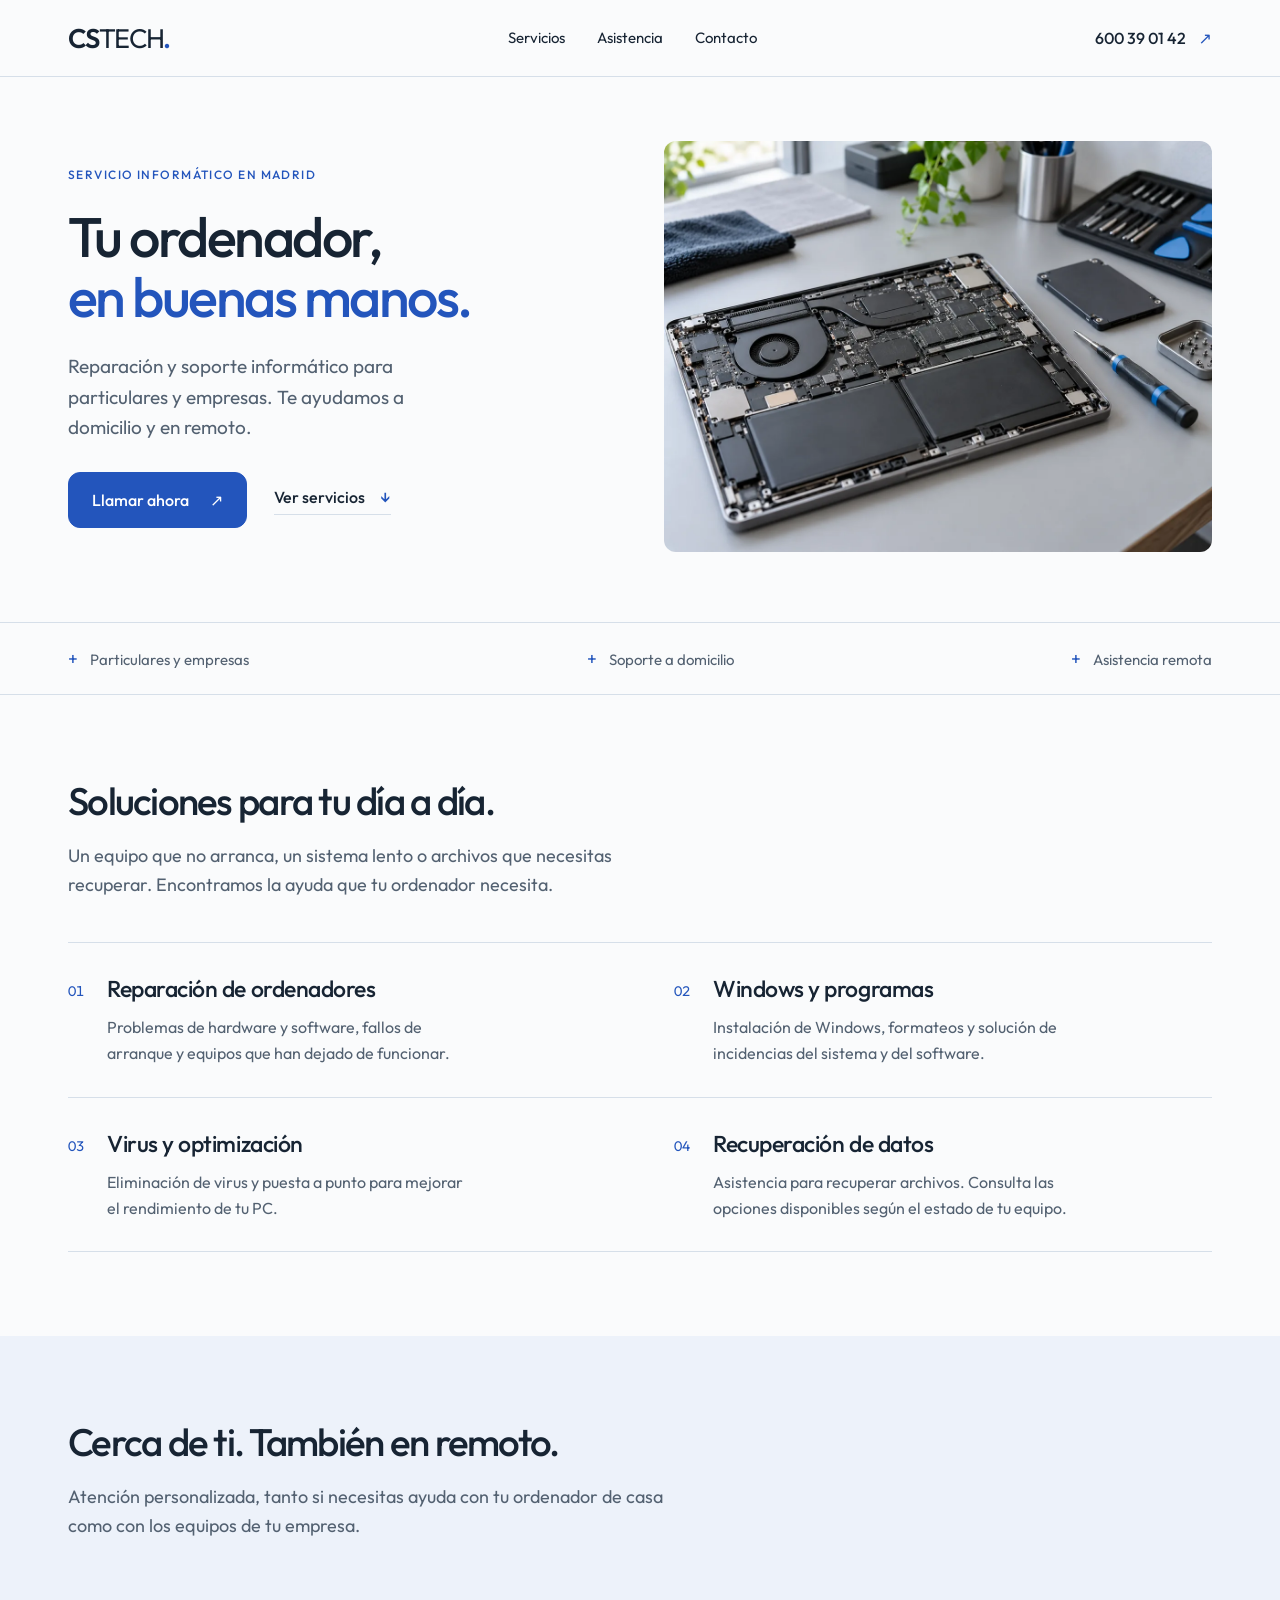
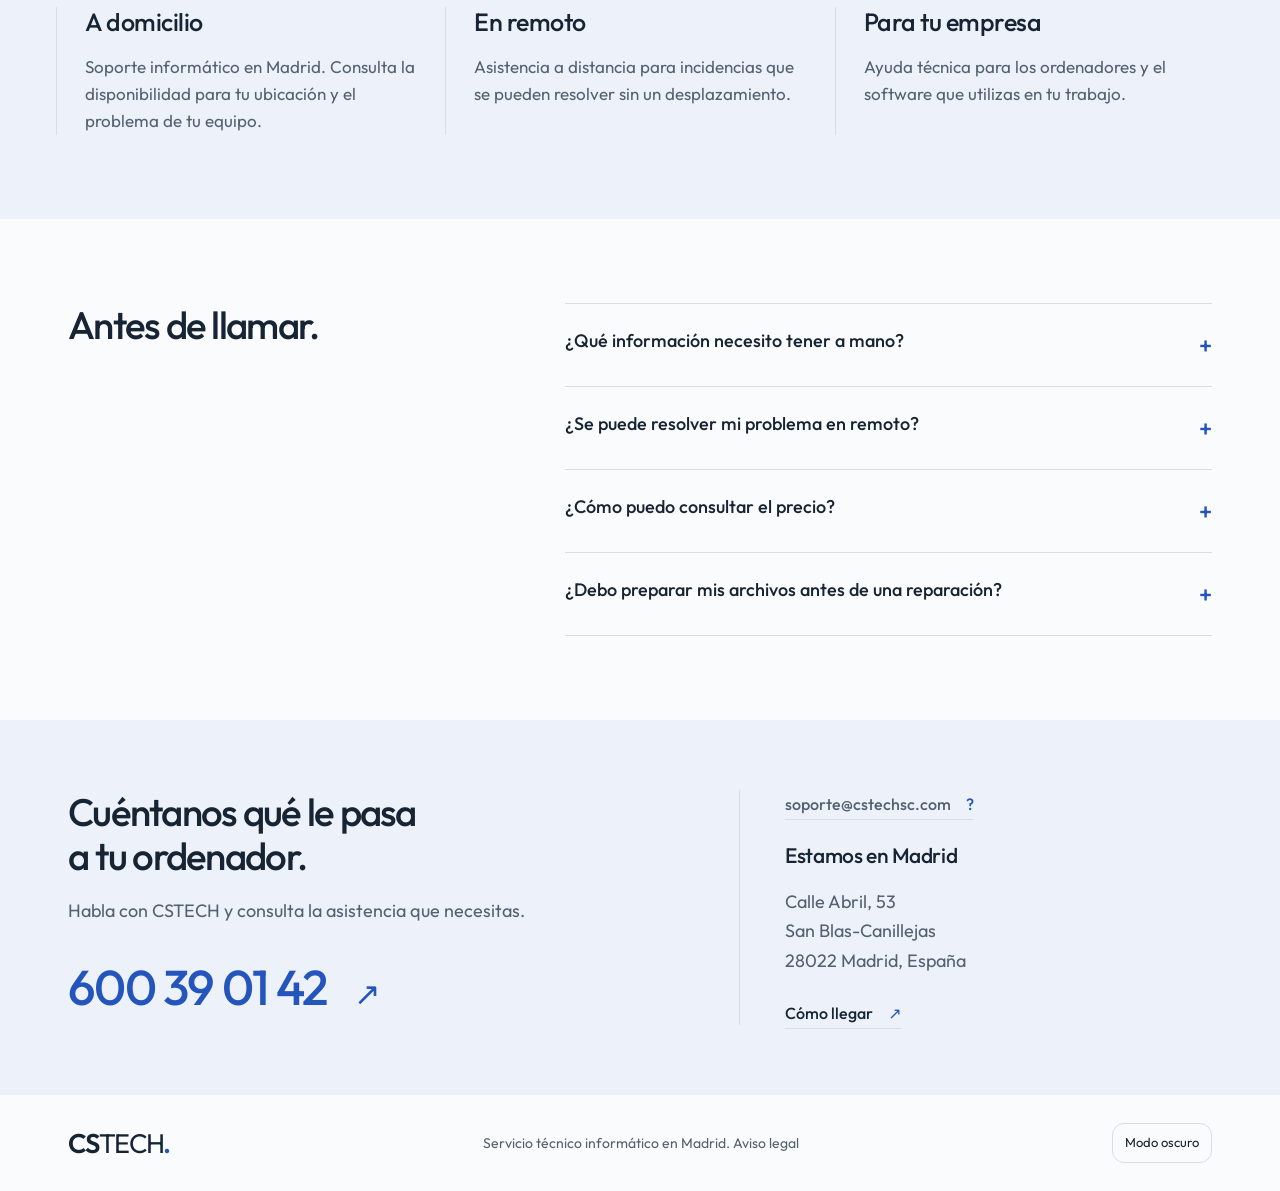
==== commit 1aad3e57: "Publicar contacto de correo CSTECH" ====
--- a/index.html
+++ b/index.html
@@ -1,86 +1,87 @@
-<!doctype html>
-<html lang="es">
-<head>
-  <meta charset="UTF-8">
-  <meta name="viewport" content="width=device-width, initial-scale=1">
-  <title>CSTECH | Reparación de ordenadores y soporte informático en Madrid</title>
-  <meta name="description" content="Servicio técnico informático en Madrid. Reparación de ordenadores, asistencia a domicilio y remota, instalación de Windows y recuperación de datos. Llama al 600 39 01 42.">
-  <meta name="theme-color" content="#2355bc">
-  <link rel="canonical" href="https://cstechsc.com/">
-  <meta property="og:title" content="CSTECH | Tu ordenador, en buenas manos">
-  <meta property="og:description" content="Reparación de ordenadores y soporte informático en Madrid. A domicilio y en remoto, para particulares y empresas.">
-  <meta property="og:type" content="website">
-  <meta property="og:url" content="https://cstechsc.com/">
-  <meta property="og:image" content="https://cstechsc.com/images/reparacion.webp">
-  <link rel="preload" as="image" href="/images/reparacion.webp" fetchpriority="high">
-  <script type="application/ld+json">{"@context":"https://schema.org","@type":"LocalBusiness","name":"CSTECH","url":"https://cstechsc.com/","telephone":"+34600390142","address":{"@type":"PostalAddress","streetAddress":"Calle Abril, 53","addressLocality":"Madrid","addressRegion":"Madrid","postalCode":"28022","addressCountry":"ES"},"areaServed":"Madrid","hasMap":"https://www.google.com/maps?cid=15562600973157201004","description":"Servicio técnico informático: reparación de ordenadores, soporte a domicilio y asistencia remota para particulares y empresas."}</script>
+<!doctype html>
+<html lang="es">
+<head>
+  <meta charset="UTF-8">
+  <meta name="viewport" content="width=device-width, initial-scale=1">
+  <title>CSTECH | Reparación de ordenadores y soporte informático en Madrid</title>
+  <meta name="description" content="Servicio técnico informático en Madrid. Reparación de ordenadores, asistencia a domicilio y remota, instalación de Windows y recuperación de datos. Llama al 600 39 01 42.">
+  <meta name="theme-color" content="#2355bc">
+  <link rel="canonical" href="https://cstechsc.com/">
+  <meta property="og:title" content="CSTECH | Tu ordenador, en buenas manos">
+  <meta property="og:description" content="Reparación de ordenadores y soporte informático en Madrid. A domicilio y en remoto, para particulares y empresas.">
+  <meta property="og:type" content="website">
+  <meta property="og:url" content="https://cstechsc.com/">
+  <meta property="og:image" content="https://cstechsc.com/images/reparacion.webp">
+  <link rel="preload" as="image" href="/images/reparacion.webp" fetchpriority="high">
+  <script type="application/ld+json">{"@context":"https://schema.org","@type":"LocalBusiness","name":"CSTECH","url":"https://cstechsc.com/","telephone":"+34600390142","address":{"@type":"PostalAddress","streetAddress":"Calle Abril, 53","addressLocality":"Madrid","addressRegion":"Madrid","postalCode":"28022","addressCountry":"ES"},"areaServed":"Madrid","hasMap":"https://www.google.com/maps?cid=15562600973157201004","description":"Servicio técnico informático: reparación de ordenadores, soporte a domicilio y asistencia remota para particulares y empresas."}</script>
   <script type="module" crossorigin src="/assets/main-DW0fGYz3.js"></script>
   <link rel="stylesheet" crossorigin href="/assets/main-CNk1xnWR.css">
-</head>
-<body>
-  <a class="skip-link" href="#contenido">Ir al contenido</a>
-  <header class="site-header">
-    <nav class="container nav-shell" aria-label="Navegación principal">
-      <a class="wordmark" href="#" aria-label="CSTECH, inicio">CS<span>TECH</span><span class="brand-dot" aria-hidden="true">.</span></a>
-      <button class="menu-toggle" type="button" aria-expanded="false" aria-controls="nav-links">Menú</button>
-      <div id="nav-links" class="nav-links">
-        <a href="#servicios">Servicios</a><a href="#asistencia">Asistencia</a><a href="#contacto">Contacto</a>
-      </div>
-      <a class="nav-phone" href="tel:+34600390142" aria-label="Llamar al 600 39 01 42">600 39 01 42 <span aria-hidden="true">↗</span></a>
-    </nav>
-  </header>
-  <main id="contenido">
-    <section class="hero container">
-      <div class="row align-items-center g-5">
-        <div class="col-md-6 hero-copy">
-          <p class="eyebrow">Servicio informático en Madrid</p>
-          <h1>Tu ordenador,<br><span>en buenas manos.</span></h1>
-          <p class="hero-description">Reparación y soporte informático para particulares y empresas. Te ayudamos a domicilio y en remoto.</p>
-          <div class="hero-actions"><a class="btn btn-primary" href="tel:+34600390142">Llamar ahora <span aria-hidden="true">↗</span></a><a class="text-link" href="#servicios">Ver servicios <span aria-hidden="true">↓</span></a></div>
-        </div>
-        <div class="col-md-6"><img class="hero-image" src="/images/reparacion.webp" alt="Imagen ilustrativa de un ordenador abierto sobre una mesa de reparación" width="1200" height="900" fetchpriority="high"></div>
-      </div>
-    </section>
-    <div class="service-strip"><div class="container strip-content"><span>Particulares y empresas</span><span>Soporte a domicilio</span><span>Asistencia remota</span></div></div>
-    <section id="servicios" class="section container">
-      <h2>Soluciones para tu día a día.</h2>
-      <p class="section-intro">Un equipo que no arranca, un sistema lento o archivos que necesitas recuperar. Encontramos la ayuda que tu ordenador necesita.</p>
-      <div class="row g-0 services-grid">
-        <article class="col-md-6 service-item"><span class="service-number" aria-hidden="true">01</span><div><h3>Reparación de ordenadores</h3><p>Problemas de hardware y software, fallos de arranque y equipos que han dejado de funcionar.</p></div></article>
-        <article class="col-md-6 service-item"><span class="service-number" aria-hidden="true">02</span><div><h3>Windows y programas</h3><p>Instalación de Windows, formateos y solución de incidencias del sistema y del software.</p></div></article>
-        <article class="col-md-6 service-item"><span class="service-number" aria-hidden="true">03</span><div><h3>Virus y optimización</h3><p>Eliminación de virus y puesta a punto para mejorar el rendimiento de tu PC.</p></div></article>
-        <article class="col-md-6 service-item"><span class="service-number" aria-hidden="true">04</span><div><h3>Recuperación de datos</h3><p>Asistencia para recuperar archivos. Consulta las opciones disponibles según el estado de tu equipo.</p></div></article>
-      </div>
-    </section>
-    <section id="asistencia" class="section assistance-section">
-      <div class="container">
-        <h2>Cerca de ti. También en remoto.</h2>
-        <p class="section-intro">Atención personalizada, tanto si necesitas ayuda con tu ordenador de casa como con los equipos de tu empresa.</p>
-        <div class="row g-4 assistance-options">
-          <article class="col-md-4"><h3>A domicilio</h3><p>Soporte informático en Madrid. Consulta la disponibilidad para tu ubicación y el problema de tu equipo.</p></article>
-          <article class="col-md-4"><h3>En remoto</h3><p>Asistencia a distancia para incidencias que se pueden resolver sin un desplazamiento.</p></article>
-          <article class="col-md-4"><h3>Para tu empresa</h3><p>Ayuda técnica para los ordenadores y el software que utilizas en tu trabajo.</p></article>
-        </div>
-      </div>
-    </section>
-    <section class="section container faq-section">
-      <h2>Antes de llamar.</h2>
-      <div class="faq-list">
-        <details><summary>¿Qué información necesito tener a mano?</summary><p>El modelo de tu ordenador y una descripción del fallo: qué ocurre, desde cuándo y si aparece algún mensaje de error.</p></details>
-        <details><summary>¿Se puede resolver mi problema en remoto?</summary><p>Depende de la incidencia y de que el equipo pueda conectarse a Internet. Llámanos para consultar la modalidad de asistencia adecuada.</p></details>
-        <details><summary>¿Cómo puedo consultar el precio?</summary><p>Contacta por teléfono y explica lo que necesitas. Consulta el precio y el alcance del servicio antes de solicitar la intervención.</p></details>
-        <details><summary>¿Debo preparar mis archivos antes de una reparación?</summary><p>Si puedes acceder al equipo, guarda una copia de los archivos importantes. Si no puedes, indícalo al contactar y evita realizar cambios que puedan sobrescribirlos.</p></details>
-      </div>
-    </section>
-    <section id="contacto" class="contact-section">
-      <div class="container row-wrapper">
-        <div class="row g-5 align-items-center">
-          <div class="col-md-7"><h2>Cuéntanos qué le pasa<br>a tu ordenador.</h2><p>Habla con CSTECH y consulta la asistencia que necesitas.</p><a class="contact-number" href="tel:+34600390142" aria-label="Llamar al 600 39 01 42">600 39 01 42 <span aria-hidden="true">↗</span></a></div>
-          <div class="col-md-5 contact-address"><h3>Estamos en Madrid</h3><address>Calle Abril, 53<br>San Blas-Canillejas<br>28022 Madrid, España</address><a class="text-link" href="https://www.google.com/maps?cid=15562600973157201004" target="_blank" rel="noopener noreferrer">Cómo llegar <span aria-hidden="true">↗</span></a></div>
-        </div>
-      </div>
-    </section>
-  </main>
-  <footer class="container site-footer"><a class="wordmark" href="#">CS<span>TECH</span><span class="brand-dot" aria-hidden="true">.</span></a><p>Servicio técnico informático en Madrid. <a href="/aviso-legal.html">Aviso legal</a></p><button id="theme-toggle" type="button" aria-pressed="false">Modo oscuro</button></footer>
-</body>
-</html>
+</head>
+<body>
+  <a class="skip-link" href="#contenido">Ir al contenido</a>
+  <header class="site-header">
+    <nav class="container nav-shell" aria-label="Navegación principal">
+      <a class="wordmark" href="#" aria-label="CSTECH, inicio">CS<span>TECH</span><span class="brand-dot" aria-hidden="true">.</span></a>
+      <button class="menu-toggle" type="button" aria-expanded="false" aria-controls="nav-links">Menú</button>
+      <div id="nav-links" class="nav-links">
+        <a href="#servicios">Servicios</a><a href="#asistencia">Asistencia</a><a href="#contacto">Contacto</a>
+      </div>
+      <a class="nav-phone" href="tel:+34600390142" aria-label="Llamar al 600 39 01 42">600 39 01 42 <span aria-hidden="true">↗</span></a>
+    </nav>
+  </header>
+  <main id="contenido">
+    <section class="hero container">
+      <div class="row align-items-center g-5">
+        <div class="col-md-6 hero-copy">
+          <p class="eyebrow">Servicio informático en Madrid</p>
+          <h1>Tu ordenador,<br><span>en buenas manos.</span></h1>
+          <p class="hero-description">Reparación y soporte informático para particulares y empresas. Te ayudamos a domicilio y en remoto.</p>
+          <div class="hero-actions"><a class="btn btn-primary" href="tel:+34600390142">Llamar ahora <span aria-hidden="true">↗</span></a><a class="text-link" href="#servicios">Ver servicios <span aria-hidden="true">↓</span></a></div>
+        </div>
+        <div class="col-md-6"><img class="hero-image" src="/images/reparacion.webp" alt="Imagen ilustrativa de un ordenador abierto sobre una mesa de reparación" width="1200" height="900" fetchpriority="high"></div>
+      </div>
+    </section>
+    <div class="service-strip"><div class="container strip-content"><span>Particulares y empresas</span><span>Soporte a domicilio</span><span>Asistencia remota</span></div></div>
+    <section id="servicios" class="section container">
+      <h2>Soluciones para tu día a día.</h2>
+      <p class="section-intro">Un equipo que no arranca, un sistema lento o archivos que necesitas recuperar. Encontramos la ayuda que tu ordenador necesita.</p>
+      <div class="row g-0 services-grid">
+        <article class="col-md-6 service-item"><span class="service-number" aria-hidden="true">01</span><div><h3>Reparación de ordenadores</h3><p>Problemas de hardware y software, fallos de arranque y equipos que han dejado de funcionar.</p></div></article>
+        <article class="col-md-6 service-item"><span class="service-number" aria-hidden="true">02</span><div><h3>Windows y programas</h3><p>Instalación de Windows, formateos y solución de incidencias del sistema y del software.</p></div></article>
+        <article class="col-md-6 service-item"><span class="service-number" aria-hidden="true">03</span><div><h3>Virus y optimización</h3><p>Eliminación de virus y puesta a punto para mejorar el rendimiento de tu PC.</p></div></article>
+        <article class="col-md-6 service-item"><span class="service-number" aria-hidden="true">04</span><div><h3>Recuperación de datos</h3><p>Asistencia para recuperar archivos. Consulta las opciones disponibles según el estado de tu equipo.</p></div></article>
+      </div>
+    </section>
+    <section id="asistencia" class="section assistance-section">
+      <div class="container">
+        <h2>Cerca de ti. También en remoto.</h2>
+        <p class="section-intro">Atención personalizada, tanto si necesitas ayuda con tu ordenador de casa como con los equipos de tu empresa.</p>
+        <div class="row g-4 assistance-options">
+          <article class="col-md-4"><h3>A domicilio</h3><p>Soporte informático en Madrid. Consulta la disponibilidad para tu ubicación y el problema de tu equipo.</p></article>
+          <article class="col-md-4"><h3>En remoto</h3><p>Asistencia a distancia para incidencias que se pueden resolver sin un desplazamiento.</p></article>
+          <article class="col-md-4"><h3>Para tu empresa</h3><p>Ayuda técnica para los ordenadores y el software que utilizas en tu trabajo.</p></article>
+        </div>
+      </div>
+    </section>
+    <section class="section container faq-section">
+      <h2>Antes de llamar.</h2>
+      <div class="faq-list">
+        <details><summary>¿Qué información necesito tener a mano?</summary><p>El modelo de tu ordenador y una descripción del fallo: qué ocurre, desde cuándo y si aparece algún mensaje de error.</p></details>
+        <details><summary>¿Se puede resolver mi problema en remoto?</summary><p>Depende de la incidencia y de que el equipo pueda conectarse a Internet. Llámanos para consultar la modalidad de asistencia adecuada.</p></details>
+        <details><summary>¿Cómo puedo consultar el precio?</summary><p>Contacta por teléfono y explica lo que necesitas. Consulta el precio y el alcance del servicio antes de solicitar la intervención.</p></details>
+        <details><summary>¿Debo preparar mis archivos antes de una reparación?</summary><p>Si puedes acceder al equipo, guarda una copia de los archivos importantes. Si no puedes, indícalo al contactar y evita realizar cambios que puedan sobrescribirlos.</p></details>
+      </div>
+    </section>
+    <section id="contacto" class="contact-section">
+      <div class="container row-wrapper">
+        <div class="row g-5 align-items-center">
+          <div class="col-md-7"><h2>Cuéntanos qué le pasa<br>a tu ordenador.</h2><p>Habla con CSTECH y consulta la asistencia que necesitas.</p><a class="contact-number" href="tel:+34600390142" aria-label="Llamar al 600 39 01 42">600 39 01 42 <span aria-hidden="true">↗</span></a></div>
+          <div class="col-md-5 contact-address"><p><a class="text-link" href="mailto:soporte@cstechsc.com">soporte@cstechsc.com <span aria-hidden="true">?</span></a></p><h3>Estamos en Madrid</h3><address>Calle Abril, 53<br>San Blas-Canillejas<br>28022 Madrid, España</address><a class="text-link" href="https://www.google.com/maps?cid=15562600973157201004" target="_blank" rel="noopener noreferrer">Cómo llegar <span aria-hidden="true">↗</span></a></div>
+        </div>
+      </div>
+    </section>
+  </main>
+  <footer class="container site-footer"><a class="wordmark" href="#">CS<span>TECH</span><span class="brand-dot" aria-hidden="true">.</span></a><p>Servicio técnico informático en Madrid. <a href="/aviso-legal.html">Aviso legal</a></p><button id="theme-toggle" type="button" aria-pressed="false">Modo oscuro</button></footer>+
+</body>
+</html>
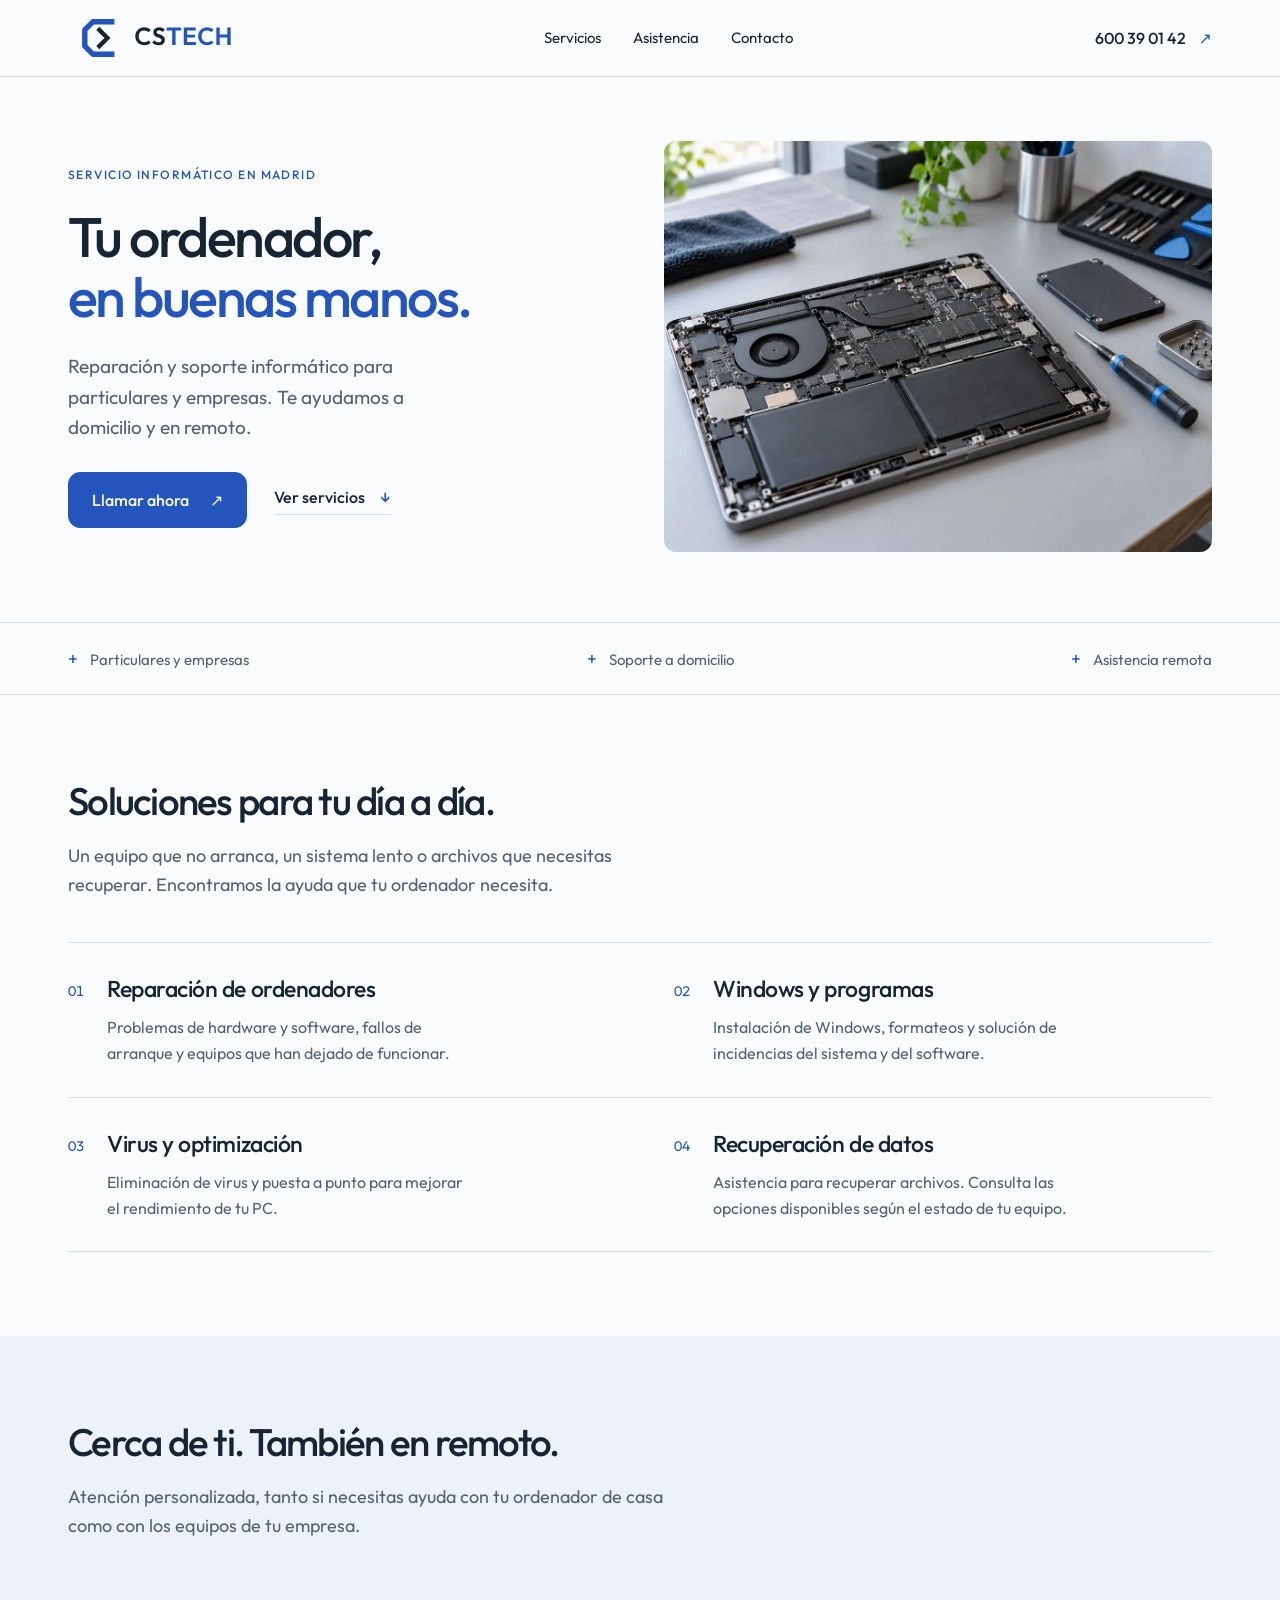
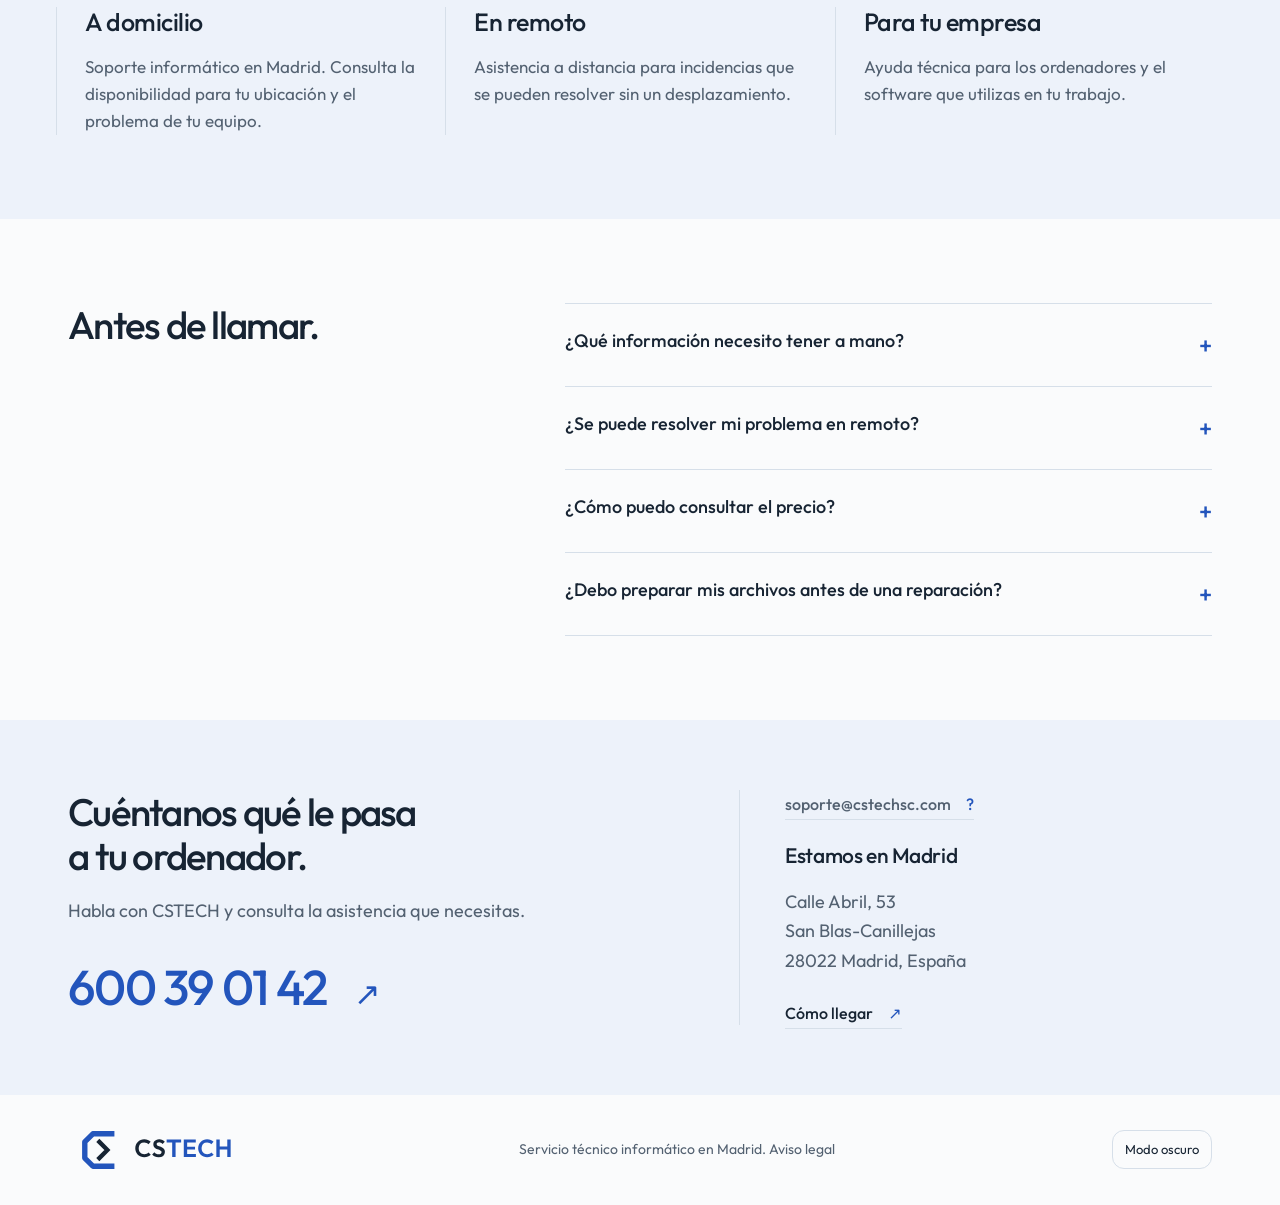
==== commit 33546917: "Publicar marca CSTECH, iconos y guia de identidad" ====
--- a/index.html
+++ b/index.html
@@ -13,15 +13,15 @@
   <meta property="og:url" content="https://cstechsc.com/">
   <meta property="og:image" content="https://cstechsc.com/images/reparacion.webp">
   <link rel="preload" as="image" href="/images/reparacion.webp" fetchpriority="high">
-  <script type="application/ld+json">{"@context":"https://schema.org","@type":"LocalBusiness","name":"CSTECH","url":"https://cstechsc.com/","telephone":"+34600390142","address":{"@type":"PostalAddress","streetAddress":"Calle Abril, 53","addressLocality":"Madrid","addressRegion":"Madrid","postalCode":"28022","addressCountry":"ES"},"areaServed":"Madrid","hasMap":"https://www.google.com/maps?cid=15562600973157201004","description":"Servicio técnico informático: reparación de ordenadores, soporte a domicilio y asistencia remota para particulares y empresas."}</script>
-  <script type="module" crossorigin src="/assets/main-DW0fGYz3.js"></script>
-  <link rel="stylesheet" crossorigin href="/assets/main-CNk1xnWR.css">
+  <script type="application/ld+json">{"@context":"https://schema.org","@type":"LocalBusiness","name":"CSTECH","logo":"https://cstechsc.com/marca/logo-principal.png","url":"https://cstechsc.com/","telephone":"+34600390142","address":{"@type":"PostalAddress","streetAddress":"Calle Abril, 53","addressLocality":"Madrid","addressRegion":"Madrid","postalCode":"28022","addressCountry":"ES"},"areaServed":"Madrid","hasMap":"https://www.google.com/maps?cid=15562600973157201004","description":"Servicio técnico informático: reparación de ordenadores, soporte a domicilio y asistencia remota para particulares y empresas."}</script>
+<link rel="icon" href="/favicon.svg" type="image/svg+xml"><link rel="apple-touch-icon" href="/apple-touch-icon.png">  <script type="module" crossorigin src="/assets/main-BhO9W3ni.js"></script>
+  <link rel="stylesheet" crossorigin href="/assets/main-9bM_xtZb.css">
 </head>
 <body>
   <a class="skip-link" href="#contenido">Ir al contenido</a>
   <header class="site-header">
     <nav class="container nav-shell" aria-label="Navegación principal">
-      <a class="wordmark" href="#" aria-label="CSTECH, inicio">CS<span>TECH</span><span class="brand-dot" aria-hidden="true">.</span></a>
+      <a class="wordmark" href="#" aria-label="CSTECH, inicio"><img class="brand-logo brand-logo-light" src="/marca/logo-principal.svg" alt="CSTECH" width="174" height="54"><img class="brand-logo brand-logo-dark" src="/marca/logo-inverso.svg" alt="CSTECH" width="174" height="54"></a>
       <button class="menu-toggle" type="button" aria-expanded="false" aria-controls="nav-links">Menú</button>
       <div id="nav-links" class="nav-links">
         <a href="#servicios">Servicios</a><a href="#asistencia">Asistencia</a><a href="#contacto">Contacto</a>
@@ -81,7 +81,7 @@
       </div>
     </section>
   </main>
-  <footer class="container site-footer"><a class="wordmark" href="#">CS<span>TECH</span><span class="brand-dot" aria-hidden="true">.</span></a><p>Servicio técnico informático en Madrid. <a href="/aviso-legal.html">Aviso legal</a></p><button id="theme-toggle" type="button" aria-pressed="false">Modo oscuro</button></footer>+  <footer class="container site-footer"><a class="wordmark" href="#"><img class="brand-logo brand-logo-light" src="/marca/logo-principal.svg" alt="CSTECH" width="174" height="54"><img class="brand-logo brand-logo-dark" src="/marca/logo-inverso.svg" alt="CSTECH" width="174" height="54"></a><p>Servicio técnico informático en Madrid. <a href="/aviso-legal.html">Aviso legal</a></p><button id="theme-toggle" type="button" aria-pressed="false">Modo oscuro</button></footer> 
 </body>
 </html>
--- a/assets/main-9bM_xtZb.css
+++ b/assets/main-9bM_xtZb.css
@@ -0,0 +1 @@
+@charset "UTF-8";:root,[data-bs-theme=light]{--bs-blue:#0d6efd;--bs-indigo:#6610f2;--bs-purple:#6f42c1;--bs-pink:#d63384;--bs-red:#dc3545;--bs-orange:#fd7e14;--bs-yellow:#ffc107;--bs-green:#198754;--bs-teal:#20c997;--bs-cyan:#0dcaf0;--bs-black:#000;--bs-white:#fff;--bs-gray:#6c757d;--bs-gray-dark:#343a40;--bs-gray-100:#f8f9fa;--bs-gray-200:#e9ecef;--bs-gray-300:#dee2e6;--bs-gray-400:#ced4da;--bs-gray-500:#adb5bd;--bs-gray-600:#6c757d;--bs-gray-700:#495057;--bs-gray-800:#343a40;--bs-gray-900:#212529;--bs-primary:#0d6efd;--bs-secondary:#6c757d;--bs-success:#198754;--bs-info:#0dcaf0;--bs-warning:#ffc107;--bs-danger:#dc3545;--bs-light:#f8f9fa;--bs-dark:#212529;--bs-primary-rgb:13,110,253;--bs-secondary-rgb:108,117,125;--bs-success-rgb:25,135,84;--bs-info-rgb:13,202,240;--bs-warning-rgb:255,193,7;--bs-danger-rgb:220,53,69;--bs-light-rgb:248,249,250;--bs-dark-rgb:33,37,41;--bs-primary-text-emphasis:#052c65;--bs-secondary-text-emphasis:#2b2f32;--bs-success-text-emphasis:#0a3622;--bs-info-text-emphasis:#055160;--bs-warning-text-emphasis:#664d03;--bs-danger-text-emphasis:#58151c;--bs-light-text-emphasis:#495057;--bs-dark-text-emphasis:#495057;--bs-primary-bg-subtle:#cfe2ff;--bs-secondary-bg-subtle:#e2e3e5;--bs-success-bg-subtle:#d1e7dd;--bs-info-bg-subtle:#cff4fc;--bs-warning-bg-subtle:#fff3cd;--bs-danger-bg-subtle:#f8d7da;--bs-light-bg-subtle:#fcfcfd;--bs-dark-bg-subtle:#ced4da;--bs-primary-border-subtle:#9ec5fe;--bs-secondary-border-subtle:#c4c8cb;--bs-success-border-subtle:#a3cfbb;--bs-info-border-subtle:#9eeaf9;--bs-warning-border-subtle:#ffe69c;--bs-danger-border-subtle:#f1aeb5;--bs-light-border-subtle:#e9ecef;--bs-dark-border-subtle:#adb5bd;--bs-white-rgb:255,255,255;--bs-black-rgb:0,0,0;--bs-font-sans-serif:system-ui,-apple-system,"Segoe UI",Roboto,"Helvetica Neue","Noto Sans","Liberation Sans",Arial,sans-serif,"Apple Color Emoji","Segoe UI Emoji","Segoe UI Symbol","Noto Color Emoji";--bs-font-monospace:SFMono-Regular,Menlo,Monaco,Consolas,"Liberation Mono","Courier New",monospace;--bs-gradient:linear-gradient(180deg, rgba(255, 255, 255, .15), rgba(255, 255, 255, 0));--bs-body-font-family:var(--bs-font-sans-serif);--bs-body-font-size:1rem;--bs-body-font-weight:400;--bs-body-line-height:1.5;--bs-body-color:#212529;--bs-body-color-rgb:33,37,41;--bs-body-bg:#fff;--bs-body-bg-rgb:255,255,255;--bs-emphasis-color:#000;--bs-emphasis-color-rgb:0,0,0;--bs-secondary-color:rgba(33, 37, 41, .75);--bs-secondary-color-rgb:33,37,41;--bs-secondary-bg:#e9ecef;--bs-secondary-bg-rgb:233,236,239;--bs-tertiary-color:rgba(33, 37, 41, .5);--bs-tertiary-color-rgb:33,37,41;--bs-tertiary-bg:#f8f9fa;--bs-tertiary-bg-rgb:248,249,250;--bs-heading-color:inherit;--bs-link-color:#0d6efd;--bs-link-color-rgb:13,110,253;--bs-link-decoration:underline;--bs-link-hover-color:#0a58ca;--bs-link-hover-color-rgb:10,88,202;--bs-code-color:#d63384;--bs-highlight-color:#212529;--bs-highlight-bg:#fff3cd;--bs-border-width:1px;--bs-border-style:solid;--bs-border-color:#dee2e6;--bs-border-color-translucent:rgba(0, 0, 0, .175);--bs-border-radius:.375rem;--bs-border-radius-sm:.25rem;--bs-border-radius-lg:.5rem;--bs-border-radius-xl:1rem;--bs-border-radius-xxl:2rem;--bs-border-radius-2xl:var(--bs-border-radius-xxl);--bs-border-radius-pill:50rem;--bs-box-shadow:0 .5rem 1rem rgba(0, 0, 0, .15);--bs-box-shadow-sm:0 .125rem .25rem rgba(0, 0, 0, .075);--bs-box-shadow-lg:0 1rem 3rem rgba(0, 0, 0, .175);--bs-box-shadow-inset:inset 0 1px 2px rgba(0, 0, 0, .075);--bs-focus-ring-width:.25rem;--bs-focus-ring-opacity:.25;--bs-focus-ring-color:rgba(13, 110, 253, .25);--bs-form-valid-color:#198754;--bs-form-valid-border-color:#198754;--bs-form-invalid-color:#dc3545;--bs-form-invalid-border-color:#dc3545}[data-bs-theme=dark]{color-scheme:dark;--bs-body-color:#dee2e6;--bs-body-color-rgb:222,226,230;--bs-body-bg:#212529;--bs-body-bg-rgb:33,37,41;--bs-emphasis-color:#fff;--bs-emphasis-color-rgb:255,255,255;--bs-secondary-color:rgba(222, 226, 230, .75);--bs-secondary-color-rgb:222,226,230;--bs-secondary-bg:#343a40;--bs-secondary-bg-rgb:52,58,64;--bs-tertiary-color:rgba(222, 226, 230, .5);--bs-tertiary-color-rgb:222,226,230;--bs-tertiary-bg:#2b3035;--bs-tertiary-bg-rgb:43,48,53;--bs-primary-text-emphasis:#6ea8fe;--bs-secondary-text-emphasis:#a7acb1;--bs-success-text-emphasis:#75b798;--bs-info-text-emphasis:#6edff6;--bs-warning-text-emphasis:#ffda6a;--bs-danger-text-emphasis:#ea868f;--bs-light-text-emphasis:#f8f9fa;--bs-dark-text-emphasis:#dee2e6;--bs-primary-bg-subtle:#031633;--bs-secondary-bg-subtle:#161719;--bs-success-bg-subtle:#051b11;--bs-info-bg-subtle:#032830;--bs-warning-bg-subtle:#332701;--bs-danger-bg-subtle:#2c0b0e;--bs-light-bg-subtle:#343a40;--bs-dark-bg-subtle:#1a1d20;--bs-primary-border-subtle:#084298;--bs-secondary-border-subtle:#41464b;--bs-success-border-subtle:#0f5132;--bs-info-border-subtle:#087990;--bs-warning-border-subtle:#997404;--bs-danger-border-subtle:#842029;--bs-light-border-subtle:#495057;--bs-dark-border-subtle:#343a40;--bs-heading-color:inherit;--bs-link-color:#6ea8fe;--bs-link-hover-color:#8bb9fe;--bs-link-color-rgb:110,168,254;--bs-link-hover-color-rgb:139,185,254;--bs-code-color:#e685b5;--bs-highlight-color:#dee2e6;--bs-highlight-bg:#664d03;--bs-border-color:#495057;--bs-border-color-translucent:rgba(255, 255, 255, .15);--bs-form-valid-color:#75b798;--bs-form-valid-border-color:#75b798;--bs-form-invalid-color:#ea868f;--bs-form-invalid-border-color:#ea868f}*,:after,:before{box-sizing:border-box}@media(prefers-reduced-motion:no-preference){:root{scroll-behavior:smooth}}body{margin:0;font-family:var(--bs-body-font-family);font-size:var(--bs-body-font-size);font-weight:var(--bs-body-font-weight);line-height:var(--bs-body-line-height);color:var(--bs-body-color);text-align:var(--bs-body-text-align);background-color:var(--bs-body-bg);-webkit-text-size-adjust:100%;-webkit-tap-highlight-color:transparent}hr{margin:1rem 0;color:inherit;border:0;border-top:var(--bs-border-width) solid;opacity:.25}.h1,.h2,.h3,.h4,.h5,.h6,h1,h2,h3,h4,h5,h6{margin-top:0;margin-bottom:.5rem;font-weight:500;line-height:1.2;color:var(--bs-heading-color)}.h1,h1{font-size:calc(1.375rem + 1.5vw)}@media(min-width:1200px){.h1,h1{font-size:2.5rem}}.h2,h2{font-size:calc(1.325rem + .9vw)}@media(min-width:1200px){.h2,h2{font-size:2rem}}.h3,h3{font-size:calc(1.3rem + .6vw)}@media(min-width:1200px){.h3,h3{font-size:1.75rem}}.h4,h4{font-size:calc(1.275rem + .3vw)}@media(min-width:1200px){.h4,h4{font-size:1.5rem}}.h5,h5{font-size:1.25rem}.h6,h6{font-size:1rem}p{margin-top:0;margin-bottom:1rem}abbr[title]{-webkit-text-decoration:underline dotted;text-decoration:underline dotted;cursor:help;-webkit-text-decoration-skip-ink:none;text-decoration-skip-ink:none}address{margin-bottom:1rem;font-style:normal;line-height:inherit}ol,ul{padding-left:2rem}dl,ol,ul{margin-top:0;margin-bottom:1rem}ol ol,ol ul,ul ol,ul ul{margin-bottom:0}dt{font-weight:700}dd{margin-bottom:.5rem;margin-left:0}blockquote{margin:0 0 1rem}b,strong{font-weight:bolder}.small,small{font-size:.875em}.mark,mark{padding:.1875em;color:var(--bs-highlight-color);background-color:var(--bs-highlight-bg)}sub,sup{position:relative;font-size:.75em;line-height:0;vertical-align:baseline}sub{bottom:-.25em}sup{top:-.5em}a{color:rgba(var(--bs-link-color-rgb),var(--bs-link-opacity,1));text-decoration:underline}a:hover{--bs-link-color-rgb:var(--bs-link-hover-color-rgb)}a:not([href]):not([class]),a:not([href]):not([class]):hover{color:inherit;text-decoration:none}code,kbd,pre,samp{font-family:var(--bs-font-monospace);font-size:1em}pre{display:block;margin-top:0;margin-bottom:1rem;overflow:auto;font-size:.875em}pre code{font-size:inherit;color:inherit;word-break:normal}code{font-size:.875em;color:var(--bs-code-color);word-wrap:break-word}a>code{color:inherit}kbd{padding:.1875rem .375rem;font-size:.875em;color:var(--bs-body-bg);background-color:var(--bs-body-color);border-radius:.25rem}kbd kbd{padding:0;font-size:1em}figure{margin:0 0 1rem}img,svg{vertical-align:middle}table{caption-side:bottom;border-collapse:collapse}caption{padding-top:.5rem;padding-bottom:.5rem;color:var(--bs-secondary-color);text-align:left}th{text-align:inherit;text-align:-webkit-match-parent}tbody,td,tfoot,th,thead,tr{border-color:inherit;border-style:solid;border-width:0}label{display:inline-block}button{border-radius:0}button:focus:not(:focus-visible){outline:0}button,input,optgroup,select,textarea{margin:0;font-family:inherit;font-size:inherit;line-height:inherit}button,select{text-transform:none}[role=button]{cursor:pointer}select{word-wrap:normal}select:disabled{opacity:1}[list]:not([type=date]):not([type=datetime-local]):not([type=month]):not([type=week]):not([type=time])::-webkit-calendar-picker-indicator{display:none!important}[type=button],[type=reset],[type=submit],button{-webkit-appearance:button}[type=button]:not(:disabled),[type=reset]:not(:disabled),[type=submit]:not(:disabled),button:not(:disabled){cursor:pointer}::-moz-focus-inner{padding:0;border-style:none}textarea{resize:vertical}fieldset{min-width:0;padding:0;margin:0;border:0}legend{float:left;width:100%;padding:0;margin-bottom:.5rem;line-height:inherit;font-size:calc(1.275rem + .3vw)}@media(min-width:1200px){legend{font-size:1.5rem}}legend+*{clear:left}::-webkit-datetime-edit-day-field,::-webkit-datetime-edit-fields-wrapper,::-webkit-datetime-edit-hour-field,::-webkit-datetime-edit-minute,::-webkit-datetime-edit-month-field,::-webkit-datetime-edit-text,::-webkit-datetime-edit-year-field{padding:0}::-webkit-inner-spin-button{height:auto}[type=search]{-webkit-appearance:textfield;outline-offset:-2px}[type=search]::-webkit-search-cancel-button{cursor:pointer;filter:grayscale(1)}::-webkit-search-decoration{-webkit-appearance:none}::-webkit-color-swatch-wrapper{padding:0}::-webkit-file-upload-button{font:inherit;-webkit-appearance:button}::file-selector-button{font:inherit;-webkit-appearance:button}output{display:inline-block}iframe{border:0}summary{display:list-item;cursor:pointer}progress{vertical-align:baseline}[hidden]{display:none!important}.lead{font-size:1.25rem;font-weight:300}.display-1{font-weight:300;line-height:1.2;font-size:calc(1.625rem + 4.5vw)}@media(min-width:1200px){.display-1{font-size:5rem}}.display-2{font-weight:300;line-height:1.2;font-size:calc(1.575rem + 3.9vw)}@media(min-width:1200px){.display-2{font-size:4.5rem}}.display-3{font-weight:300;line-height:1.2;font-size:calc(1.525rem + 3.3vw)}@media(min-width:1200px){.display-3{font-size:4rem}}.display-4{font-weight:300;line-height:1.2;font-size:calc(1.475rem + 2.7vw)}@media(min-width:1200px){.display-4{font-size:3.5rem}}.display-5{font-weight:300;line-height:1.2;font-size:calc(1.425rem + 2.1vw)}@media(min-width:1200px){.display-5{font-size:3rem}}.display-6{font-weight:300;line-height:1.2;font-size:calc(1.375rem + 1.5vw)}@media(min-width:1200px){.display-6{font-size:2.5rem}}.list-unstyled,.list-inline{padding-left:0;list-style:none}.list-inline-item{display:inline-block}.list-inline-item:not(:last-child){margin-right:.5rem}.initialism{font-size:.875em;text-transform:uppercase}.blockquote{margin-bottom:1rem;font-size:1.25rem}.blockquote>:last-child{margin-bottom:0}.blockquote-footer{margin-top:-1rem;margin-bottom:1rem;font-size:.875em;color:#6c757d}.blockquote-footer:before{content:"— "}.img-fluid{max-width:100%;height:auto}.img-thumbnail{padding:.25rem;background-color:var(--bs-body-bg);border:var(--bs-border-width) solid var(--bs-border-color);border-radius:var(--bs-border-radius);max-width:100%;height:auto}.figure{display:inline-block}.figure-img{margin-bottom:.5rem;line-height:1}.figure-caption{font-size:.875em;color:var(--bs-secondary-color)}.container,.container-fluid,.container-lg,.container-md,.container-sm,.container-xl,.container-xxl{--bs-gutter-x:1.5rem;--bs-gutter-y:0;width:100%;padding-right:calc(var(--bs-gutter-x) * .5);padding-left:calc(var(--bs-gutter-x) * .5);margin-right:auto;margin-left:auto}@media(min-width:576px){.container,.container-sm{max-width:540px}}@media(min-width:768px){.container,.container-md,.container-sm{max-width:720px}}@media(min-width:992px){.container,.container-lg,.container-md,.container-sm{max-width:960px}}@media(min-width:1200px){.container,.container-lg,.container-md,.container-sm,.container-xl{max-width:1140px}}@media(min-width:1400px){.container,.container-lg,.container-md,.container-sm,.container-xl,.container-xxl{max-width:1320px}}:root{--bs-breakpoint-xs:0;--bs-breakpoint-sm:576px;--bs-breakpoint-md:768px;--bs-breakpoint-lg:992px;--bs-breakpoint-xl:1200px;--bs-breakpoint-xxl:1400px}.row{--bs-gutter-x:1.5rem;--bs-gutter-y:0;display:flex;flex-wrap:wrap;margin-top:calc(-1 * var(--bs-gutter-y));margin-right:calc(-.5 * var(--bs-gutter-x));margin-left:calc(-.5 * var(--bs-gutter-x))}.row>*{flex-shrink:0;width:100%;max-width:100%;padding-right:calc(var(--bs-gutter-x) * .5);padding-left:calc(var(--bs-gutter-x) * .5);margin-top:var(--bs-gutter-y)}.col{flex:1 0 0}.row-cols-auto>*{flex:0 0 auto;width:auto}.row-cols-1>*{flex:0 0 auto;width:100%}.row-cols-2>*{flex:0 0 auto;width:50%}.row-cols-3>*{flex:0 0 auto;width:33.33333333%}.row-cols-4>*{flex:0 0 auto;width:25%}.row-cols-5>*{flex:0 0 auto;width:20%}.row-cols-6>*{flex:0 0 auto;width:16.66666667%}.col-auto{flex:0 0 auto;width:auto}.col-1{flex:0 0 auto;width:8.33333333%}.col-2{flex:0 0 auto;width:16.66666667%}.col-3{flex:0 0 auto;width:25%}.col-4{flex:0 0 auto;width:33.33333333%}.col-5{flex:0 0 auto;width:41.66666667%}.col-6{flex:0 0 auto;width:50%}.col-7{flex:0 0 auto;width:58.33333333%}.col-8{flex:0 0 auto;width:66.66666667%}.col-9{flex:0 0 auto;width:75%}.col-10{flex:0 0 auto;width:83.33333333%}.col-11{flex:0 0 auto;width:91.66666667%}.col-12{flex:0 0 auto;width:100%}.offset-1{margin-left:8.33333333%}.offset-2{margin-left:16.66666667%}.offset-3{margin-left:25%}.offset-4{margin-left:33.33333333%}.offset-5{margin-left:41.66666667%}.offset-6{margin-left:50%}.offset-7{margin-left:58.33333333%}.offset-8{margin-left:66.66666667%}.offset-9{margin-left:75%}.offset-10{margin-left:83.33333333%}.offset-11{margin-left:91.66666667%}.g-0,.gx-0{--bs-gutter-x:0}.g-0,.gy-0{--bs-gutter-y:0}.g-1,.gx-1{--bs-gutter-x:.25rem}.g-1,.gy-1{--bs-gutter-y:.25rem}.g-2,.gx-2{--bs-gutter-x:.5rem}.g-2,.gy-2{--bs-gutter-y:.5rem}.g-3,.gx-3{--bs-gutter-x:1rem}.g-3,.gy-3{--bs-gutter-y:1rem}.g-4,.gx-4{--bs-gutter-x:1.5rem}.g-4,.gy-4{--bs-gutter-y:1.5rem}.g-5,.gx-5{--bs-gutter-x:3rem}.g-5,.gy-5{--bs-gutter-y:3rem}@media(min-width:576px){.col-sm{flex:1 0 0}.row-cols-sm-auto>*{flex:0 0 auto;width:auto}.row-cols-sm-1>*{flex:0 0 auto;width:100%}.row-cols-sm-2>*{flex:0 0 auto;width:50%}.row-cols-sm-3>*{flex:0 0 auto;width:33.33333333%}.row-cols-sm-4>*{flex:0 0 auto;width:25%}.row-cols-sm-5>*{flex:0 0 auto;width:20%}.row-cols-sm-6>*{flex:0 0 auto;width:16.66666667%}.col-sm-auto{flex:0 0 auto;width:auto}.col-sm-1{flex:0 0 auto;width:8.33333333%}.col-sm-2{flex:0 0 auto;width:16.66666667%}.col-sm-3{flex:0 0 auto;width:25%}.col-sm-4{flex:0 0 auto;width:33.33333333%}.col-sm-5{flex:0 0 auto;width:41.66666667%}.col-sm-6{flex:0 0 auto;width:50%}.col-sm-7{flex:0 0 auto;width:58.33333333%}.col-sm-8{flex:0 0 auto;width:66.66666667%}.col-sm-9{flex:0 0 auto;width:75%}.col-sm-10{flex:0 0 auto;width:83.33333333%}.col-sm-11{flex:0 0 auto;width:91.66666667%}.col-sm-12{flex:0 0 auto;width:100%}.offset-sm-0{margin-left:0}.offset-sm-1{margin-left:8.33333333%}.offset-sm-2{margin-left:16.66666667%}.offset-sm-3{margin-left:25%}.offset-sm-4{margin-left:33.33333333%}.offset-sm-5{margin-left:41.66666667%}.offset-sm-6{margin-left:50%}.offset-sm-7{margin-left:58.33333333%}.offset-sm-8{margin-left:66.66666667%}.offset-sm-9{margin-left:75%}.offset-sm-10{margin-left:83.33333333%}.offset-sm-11{margin-left:91.66666667%}.g-sm-0,.gx-sm-0{--bs-gutter-x:0}.g-sm-0,.gy-sm-0{--bs-gutter-y:0}.g-sm-1,.gx-sm-1{--bs-gutter-x:.25rem}.g-sm-1,.gy-sm-1{--bs-gutter-y:.25rem}.g-sm-2,.gx-sm-2{--bs-gutter-x:.5rem}.g-sm-2,.gy-sm-2{--bs-gutter-y:.5rem}.g-sm-3,.gx-sm-3{--bs-gutter-x:1rem}.g-sm-3,.gy-sm-3{--bs-gutter-y:1rem}.g-sm-4,.gx-sm-4{--bs-gutter-x:1.5rem}.g-sm-4,.gy-sm-4{--bs-gutter-y:1.5rem}.g-sm-5,.gx-sm-5{--bs-gutter-x:3rem}.g-sm-5,.gy-sm-5{--bs-gutter-y:3rem}}@media(min-width:768px){.col-md{flex:1 0 0}.row-cols-md-auto>*{flex:0 0 auto;width:auto}.row-cols-md-1>*{flex:0 0 auto;width:100%}.row-cols-md-2>*{flex:0 0 auto;width:50%}.row-cols-md-3>*{flex:0 0 auto;width:33.33333333%}.row-cols-md-4>*{flex:0 0 auto;width:25%}.row-cols-md-5>*{flex:0 0 auto;width:20%}.row-cols-md-6>*{flex:0 0 auto;width:16.66666667%}.col-md-auto{flex:0 0 auto;width:auto}.col-md-1{flex:0 0 auto;width:8.33333333%}.col-md-2{flex:0 0 auto;width:16.66666667%}.col-md-3{flex:0 0 auto;width:25%}.col-md-4{flex:0 0 auto;width:33.33333333%}.col-md-5{flex:0 0 auto;width:41.66666667%}.col-md-6{flex:0 0 auto;width:50%}.col-md-7{flex:0 0 auto;width:58.33333333%}.col-md-8{flex:0 0 auto;width:66.66666667%}.col-md-9{flex:0 0 auto;width:75%}.col-md-10{flex:0 0 auto;width:83.33333333%}.col-md-11{flex:0 0 auto;width:91.66666667%}.col-md-12{flex:0 0 auto;width:100%}.offset-md-0{margin-left:0}.offset-md-1{margin-left:8.33333333%}.offset-md-2{margin-left:16.66666667%}.offset-md-3{margin-left:25%}.offset-md-4{margin-left:33.33333333%}.offset-md-5{margin-left:41.66666667%}.offset-md-6{margin-left:50%}.offset-md-7{margin-left:58.33333333%}.offset-md-8{margin-left:66.66666667%}.offset-md-9{margin-left:75%}.offset-md-10{margin-left:83.33333333%}.offset-md-11{margin-left:91.66666667%}.g-md-0,.gx-md-0{--bs-gutter-x:0}.g-md-0,.gy-md-0{--bs-gutter-y:0}.g-md-1,.gx-md-1{--bs-gutter-x:.25rem}.g-md-1,.gy-md-1{--bs-gutter-y:.25rem}.g-md-2,.gx-md-2{--bs-gutter-x:.5rem}.g-md-2,.gy-md-2{--bs-gutter-y:.5rem}.g-md-3,.gx-md-3{--bs-gutter-x:1rem}.g-md-3,.gy-md-3{--bs-gutter-y:1rem}.g-md-4,.gx-md-4{--bs-gutter-x:1.5rem}.g-md-4,.gy-md-4{--bs-gutter-y:1.5rem}.g-md-5,.gx-md-5{--bs-gutter-x:3rem}.g-md-5,.gy-md-5{--bs-gutter-y:3rem}}@media(min-width:992px){.col-lg{flex:1 0 0}.row-cols-lg-auto>*{flex:0 0 auto;width:auto}.row-cols-lg-1>*{flex:0 0 auto;width:100%}.row-cols-lg-2>*{flex:0 0 auto;width:50%}.row-cols-lg-3>*{flex:0 0 auto;width:33.33333333%}.row-cols-lg-4>*{flex:0 0 auto;width:25%}.row-cols-lg-5>*{flex:0 0 auto;width:20%}.row-cols-lg-6>*{flex:0 0 auto;width:16.66666667%}.col-lg-auto{flex:0 0 auto;width:auto}.col-lg-1{flex:0 0 auto;width:8.33333333%}.col-lg-2{flex:0 0 auto;width:16.66666667%}.col-lg-3{flex:0 0 auto;width:25%}.col-lg-4{flex:0 0 auto;width:33.33333333%}.col-lg-5{flex:0 0 auto;width:41.66666667%}.col-lg-6{flex:0 0 auto;width:50%}.col-lg-7{flex:0 0 auto;width:58.33333333%}.col-lg-8{flex:0 0 auto;width:66.66666667%}.col-lg-9{flex:0 0 auto;width:75%}.col-lg-10{flex:0 0 auto;width:83.33333333%}.col-lg-11{flex:0 0 auto;width:91.66666667%}.col-lg-12{flex:0 0 auto;width:100%}.offset-lg-0{margin-left:0}.offset-lg-1{margin-left:8.33333333%}.offset-lg-2{margin-left:16.66666667%}.offset-lg-3{margin-left:25%}.offset-lg-4{margin-left:33.33333333%}.offset-lg-5{margin-left:41.66666667%}.offset-lg-6{margin-left:50%}.offset-lg-7{margin-left:58.33333333%}.offset-lg-8{margin-left:66.66666667%}.offset-lg-9{margin-left:75%}.offset-lg-10{margin-left:83.33333333%}.offset-lg-11{margin-left:91.66666667%}.g-lg-0,.gx-lg-0{--bs-gutter-x:0}.g-lg-0,.gy-lg-0{--bs-gutter-y:0}.g-lg-1,.gx-lg-1{--bs-gutter-x:.25rem}.g-lg-1,.gy-lg-1{--bs-gutter-y:.25rem}.g-lg-2,.gx-lg-2{--bs-gutter-x:.5rem}.g-lg-2,.gy-lg-2{--bs-gutter-y:.5rem}.g-lg-3,.gx-lg-3{--bs-gutter-x:1rem}.g-lg-3,.gy-lg-3{--bs-gutter-y:1rem}.g-lg-4,.gx-lg-4{--bs-gutter-x:1.5rem}.g-lg-4,.gy-lg-4{--bs-gutter-y:1.5rem}.g-lg-5,.gx-lg-5{--bs-gutter-x:3rem}.g-lg-5,.gy-lg-5{--bs-gutter-y:3rem}}@media(min-width:1200px){.col-xl{flex:1 0 0}.row-cols-xl-auto>*{flex:0 0 auto;width:auto}.row-cols-xl-1>*{flex:0 0 auto;width:100%}.row-cols-xl-2>*{flex:0 0 auto;width:50%}.row-cols-xl-3>*{flex:0 0 auto;width:33.33333333%}.row-cols-xl-4>*{flex:0 0 auto;width:25%}.row-cols-xl-5>*{flex:0 0 auto;width:20%}.row-cols-xl-6>*{flex:0 0 auto;width:16.66666667%}.col-xl-auto{flex:0 0 auto;width:auto}.col-xl-1{flex:0 0 auto;width:8.33333333%}.col-xl-2{flex:0 0 auto;width:16.66666667%}.col-xl-3{flex:0 0 auto;width:25%}.col-xl-4{flex:0 0 auto;width:33.33333333%}.col-xl-5{flex:0 0 auto;width:41.66666667%}.col-xl-6{flex:0 0 auto;width:50%}.col-xl-7{flex:0 0 auto;width:58.33333333%}.col-xl-8{flex:0 0 auto;width:66.66666667%}.col-xl-9{flex:0 0 auto;width:75%}.col-xl-10{flex:0 0 auto;width:83.33333333%}.col-xl-11{flex:0 0 auto;width:91.66666667%}.col-xl-12{flex:0 0 auto;width:100%}.offset-xl-0{margin-left:0}.offset-xl-1{margin-left:8.33333333%}.offset-xl-2{margin-left:16.66666667%}.offset-xl-3{margin-left:25%}.offset-xl-4{margin-left:33.33333333%}.offset-xl-5{margin-left:41.66666667%}.offset-xl-6{margin-left:50%}.offset-xl-7{margin-left:58.33333333%}.offset-xl-8{margin-left:66.66666667%}.offset-xl-9{margin-left:75%}.offset-xl-10{margin-left:83.33333333%}.offset-xl-11{margin-left:91.66666667%}.g-xl-0,.gx-xl-0{--bs-gutter-x:0}.g-xl-0,.gy-xl-0{--bs-gutter-y:0}.g-xl-1,.gx-xl-1{--bs-gutter-x:.25rem}.g-xl-1,.gy-xl-1{--bs-gutter-y:.25rem}.g-xl-2,.gx-xl-2{--bs-gutter-x:.5rem}.g-xl-2,.gy-xl-2{--bs-gutter-y:.5rem}.g-xl-3,.gx-xl-3{--bs-gutter-x:1rem}.g-xl-3,.gy-xl-3{--bs-gutter-y:1rem}.g-xl-4,.gx-xl-4{--bs-gutter-x:1.5rem}.g-xl-4,.gy-xl-4{--bs-gutter-y:1.5rem}.g-xl-5,.gx-xl-5{--bs-gutter-x:3rem}.g-xl-5,.gy-xl-5{--bs-gutter-y:3rem}}@media(min-width:1400px){.col-xxl{flex:1 0 0}.row-cols-xxl-auto>*{flex:0 0 auto;width:auto}.row-cols-xxl-1>*{flex:0 0 auto;width:100%}.row-cols-xxl-2>*{flex:0 0 auto;width:50%}.row-cols-xxl-3>*{flex:0 0 auto;width:33.33333333%}.row-cols-xxl-4>*{flex:0 0 auto;width:25%}.row-cols-xxl-5>*{flex:0 0 auto;width:20%}.row-cols-xxl-6>*{flex:0 0 auto;width:16.66666667%}.col-xxl-auto{flex:0 0 auto;width:auto}.col-xxl-1{flex:0 0 auto;width:8.33333333%}.col-xxl-2{flex:0 0 auto;width:16.66666667%}.col-xxl-3{flex:0 0 auto;width:25%}.col-xxl-4{flex:0 0 auto;width:33.33333333%}.col-xxl-5{flex:0 0 auto;width:41.66666667%}.col-xxl-6{flex:0 0 auto;width:50%}.col-xxl-7{flex:0 0 auto;width:58.33333333%}.col-xxl-8{flex:0 0 auto;width:66.66666667%}.col-xxl-9{flex:0 0 auto;width:75%}.col-xxl-10{flex:0 0 auto;width:83.33333333%}.col-xxl-11{flex:0 0 auto;width:91.66666667%}.col-xxl-12{flex:0 0 auto;width:100%}.offset-xxl-0{margin-left:0}.offset-xxl-1{margin-left:8.33333333%}.offset-xxl-2{margin-left:16.66666667%}.offset-xxl-3{margin-left:25%}.offset-xxl-4{margin-left:33.33333333%}.offset-xxl-5{margin-left:41.66666667%}.offset-xxl-6{margin-left:50%}.offset-xxl-7{margin-left:58.33333333%}.offset-xxl-8{margin-left:66.66666667%}.offset-xxl-9{margin-left:75%}.offset-xxl-10{margin-left:83.33333333%}.offset-xxl-11{margin-left:91.66666667%}.g-xxl-0,.gx-xxl-0{--bs-gutter-x:0}.g-xxl-0,.gy-xxl-0{--bs-gutter-y:0}.g-xxl-1,.gx-xxl-1{--bs-gutter-x:.25rem}.g-xxl-1,.gy-xxl-1{--bs-gutter-y:.25rem}.g-xxl-2,.gx-xxl-2{--bs-gutter-x:.5rem}.g-xxl-2,.gy-xxl-2{--bs-gutter-y:.5rem}.g-xxl-3,.gx-xxl-3{--bs-gutter-x:1rem}.g-xxl-3,.gy-xxl-3{--bs-gutter-y:1rem}.g-xxl-4,.gx-xxl-4{--bs-gutter-x:1.5rem}.g-xxl-4,.gy-xxl-4{--bs-gutter-y:1.5rem}.g-xxl-5,.gx-xxl-5{--bs-gutter-x:3rem}.g-xxl-5,.gy-xxl-5{--bs-gutter-y:3rem}}.table{--bs-table-color-type:initial;--bs-table-bg-type:initial;--bs-table-color-state:initial;--bs-table-bg-state:initial;--bs-table-color:var(--bs-emphasis-color);--bs-table-bg:var(--bs-body-bg);--bs-table-border-color:var(--bs-border-color);--bs-table-accent-bg:transparent;--bs-table-striped-color:var(--bs-emphasis-color);--bs-table-striped-bg:rgba(var(--bs-emphasis-color-rgb), .05);--bs-table-active-color:var(--bs-emphasis-color);--bs-table-active-bg:rgba(var(--bs-emphasis-color-rgb), .1);--bs-table-hover-color:var(--bs-emphasis-color);--bs-table-hover-bg:rgba(var(--bs-emphasis-color-rgb), .075);width:100%;margin-bottom:1rem;vertical-align:top;border-color:var(--bs-table-border-color)}.table>:not(caption)>*>*{padding:.5rem;color:var(--bs-table-color-state,var(--bs-table-color-type,var(--bs-table-color)));background-color:var(--bs-table-bg);border-bottom-width:var(--bs-border-width);box-shadow:inset 0 0 0 9999px var(--bs-table-bg-state,var(--bs-table-bg-type,var(--bs-table-accent-bg)))}.table>tbody{vertical-align:inherit}.table>thead{vertical-align:bottom}.table-group-divider{border-top:calc(var(--bs-border-width) * 2) solid currentcolor}.caption-top{caption-side:top}.table-sm>:not(caption)>*>*{padding:.25rem}.table-bordered>:not(caption)>*{border-width:var(--bs-border-width) 0}.table-bordered>:not(caption)>*>*{border-width:0 var(--bs-border-width)}.table-borderless>:not(caption)>*>*{border-bottom-width:0}.table-borderless>:not(:first-child){border-top-width:0}.table-striped>tbody>tr:nth-of-type(odd)>*{--bs-table-color-type:var(--bs-table-striped-color);--bs-table-bg-type:var(--bs-table-striped-bg)}.table-striped-columns>:not(caption)>tr>:nth-child(2n){--bs-table-color-type:var(--bs-table-striped-color);--bs-table-bg-type:var(--bs-table-striped-bg)}.table-active{--bs-table-color-state:var(--bs-table-active-color);--bs-table-bg-state:var(--bs-table-active-bg)}.table-hover>tbody>tr:hover>*{--bs-table-color-state:var(--bs-table-hover-color);--bs-table-bg-state:var(--bs-table-hover-bg)}.table-primary{--bs-table-color:#000;--bs-table-bg:#cfe2ff;--bs-table-border-color:#a6b5cc;--bs-table-striped-bg:#c5d7f2;--bs-table-striped-color:#000;--bs-table-active-bg:#bacbe6;--bs-table-active-color:#000;--bs-table-hover-bg:#bfd1ec;--bs-table-hover-color:#000;color:var(--bs-table-color);border-color:var(--bs-table-border-color)}.table-secondary{--bs-table-color:#000;--bs-table-bg:#e2e3e5;--bs-table-border-color:#b5b6b7;--bs-table-striped-bg:#d7d8da;--bs-table-striped-color:#000;--bs-table-active-bg:#cbccce;--bs-table-active-color:#000;--bs-table-hover-bg:#d1d2d4;--bs-table-hover-color:#000;color:var(--bs-table-color);border-color:var(--bs-table-border-color)}.table-success{--bs-table-color:#000;--bs-table-bg:#d1e7dd;--bs-table-border-color:#a7b9b1;--bs-table-striped-bg:#c7dbd2;--bs-table-striped-color:#000;--bs-table-active-bg:#bcd0c7;--bs-table-active-color:#000;--bs-table-hover-bg:#c1d6cc;--bs-table-hover-color:#000;color:var(--bs-table-color);border-color:var(--bs-table-border-color)}.table-info{--bs-table-color:#000;--bs-table-bg:#cff4fc;--bs-table-border-color:#a6c3ca;--bs-table-striped-bg:#c5e8ef;--bs-table-striped-color:#000;--bs-table-active-bg:#badce3;--bs-table-active-color:#000;--bs-table-hover-bg:#bfe2e9;--bs-table-hover-color:#000;color:var(--bs-table-color);border-color:var(--bs-table-border-color)}.table-warning{--bs-table-color:#000;--bs-table-bg:#fff3cd;--bs-table-border-color:#ccc2a4;--bs-table-striped-bg:#f2e7c3;--bs-table-striped-color:#000;--bs-table-active-bg:#e6dbb9;--bs-table-active-color:#000;--bs-table-hover-bg:#ece1be;--bs-table-hover-color:#000;color:var(--bs-table-color);border-color:var(--bs-table-border-color)}.table-danger{--bs-table-color:#000;--bs-table-bg:#f8d7da;--bs-table-border-color:#c6acae;--bs-table-striped-bg:#eccccf;--bs-table-striped-color:#000;--bs-table-active-bg:#dfc2c4;--bs-table-active-color:#000;--bs-table-hover-bg:#e5c7ca;--bs-table-hover-color:#000;color:var(--bs-table-color);border-color:var(--bs-table-border-color)}.table-light{--bs-table-color:#000;--bs-table-bg:#f8f9fa;--bs-table-border-color:#c6c7c8;--bs-table-striped-bg:#ecedee;--bs-table-striped-color:#000;--bs-table-active-bg:#dfe0e1;--bs-table-active-color:#000;--bs-table-hover-bg:#e5e6e7;--bs-table-hover-color:#000;color:var(--bs-table-color);border-color:var(--bs-table-border-color)}.table-dark{--bs-table-color:#fff;--bs-table-bg:#212529;--bs-table-border-color:#4d5154;--bs-table-striped-bg:#2c3034;--bs-table-striped-color:#fff;--bs-table-active-bg:#373b3e;--bs-table-active-color:#fff;--bs-table-hover-bg:#323539;--bs-table-hover-color:#fff;color:var(--bs-table-color);border-color:var(--bs-table-border-color)}.table-responsive{overflow-x:auto;-webkit-overflow-scrolling:touch}@media(max-width:575.98px){.table-responsive-sm{overflow-x:auto;-webkit-overflow-scrolling:touch}}@media(max-width:767.98px){.table-responsive-md{overflow-x:auto;-webkit-overflow-scrolling:touch}}@media(max-width:991.98px){.table-responsive-lg{overflow-x:auto;-webkit-overflow-scrolling:touch}}@media(max-width:1199.98px){.table-responsive-xl{overflow-x:auto;-webkit-overflow-scrolling:touch}}@media(max-width:1399.98px){.table-responsive-xxl{overflow-x:auto;-webkit-overflow-scrolling:touch}}.form-label{margin-bottom:.5rem}.col-form-label{padding-top:calc(.375rem + var(--bs-border-width));padding-bottom:calc(.375rem + var(--bs-border-width));margin-bottom:0;font-size:inherit;line-height:1.5}.col-form-label-lg{padding-top:calc(.5rem + var(--bs-border-width));padding-bottom:calc(.5rem + var(--bs-border-width));font-size:1.25rem}.col-form-label-sm{padding-top:calc(.25rem + var(--bs-border-width));padding-bottom:calc(.25rem + var(--bs-border-width));font-size:.875rem}.form-text{margin-top:.25rem;font-size:.875em;color:var(--bs-secondary-color)}.form-control{display:block;width:100%;padding:.375rem .75rem;font-size:1rem;font-weight:400;line-height:1.5;color:var(--bs-body-color);-webkit-appearance:none;-moz-appearance:none;appearance:none;background-color:var(--bs-body-bg);background-clip:padding-box;border:var(--bs-border-width) solid var(--bs-border-color);border-radius:var(--bs-border-radius);transition:border-color .15s ease-in-out,box-shadow .15s ease-in-out}@media(prefers-reduced-motion:reduce){.form-control{transition:none}}.form-control[type=file]{overflow:hidden}.form-control[type=file]:not(:disabled):not([readonly]){cursor:pointer}.form-control:focus{color:var(--bs-body-color);background-color:var(--bs-body-bg);border-color:#86b7fe;outline:0;box-shadow:0 0 0 .25rem #0d6efd40}.form-control::-webkit-date-and-time-value{min-width:85px;height:1.5em;margin:0}.form-control::-webkit-datetime-edit{display:block;padding:0}.form-control::placeholder{color:var(--bs-secondary-color);opacity:1}.form-control:disabled{background-color:var(--bs-secondary-bg);opacity:1}.form-control::-webkit-file-upload-button{padding:.375rem .75rem;margin:-.375rem -.75rem;-webkit-margin-end:.75rem;margin-inline-end:.75rem;color:var(--bs-body-color);background-color:var(--bs-tertiary-bg);pointer-events:none;border-color:inherit;border-style:solid;border-width:0;border-inline-end-width:var(--bs-border-width);border-radius:0;-webkit-transition:color .15s ease-in-out,background-color .15s ease-in-out,border-color .15s ease-in-out,box-shadow .15s ease-in-out;transition:color .15s ease-in-out,background-color .15s ease-in-out,border-color .15s ease-in-out,box-shadow .15s ease-in-out}.form-control::file-selector-button{padding:.375rem .75rem;margin:-.375rem -.75rem;-webkit-margin-end:.75rem;margin-inline-end:.75rem;color:var(--bs-body-color);background-color:var(--bs-tertiary-bg);pointer-events:none;border-color:inherit;border-style:solid;border-width:0;border-inline-end-width:var(--bs-border-width);border-radius:0;transition:color .15s ease-in-out,background-color .15s ease-in-out,border-color .15s ease-in-out,box-shadow .15s ease-in-out}@media(prefers-reduced-motion:reduce){.form-control::-webkit-file-upload-button{-webkit-transition:none;transition:none}.form-control::file-selector-button{transition:none}}.form-control:hover:not(:disabled):not([readonly])::-webkit-file-upload-button{background-color:var(--bs-secondary-bg)}.form-control:hover:not(:disabled):not([readonly])::file-selector-button{background-color:var(--bs-secondary-bg)}.form-control-plaintext{display:block;width:100%;padding:.375rem 0;margin-bottom:0;line-height:1.5;color:var(--bs-body-color);background-color:transparent;border:solid transparent;border-width:var(--bs-border-width) 0}.form-control-plaintext:focus{outline:0}.form-control-plaintext.form-control-lg,.form-control-plaintext.form-control-sm{padding-right:0;padding-left:0}.form-control-sm{min-height:calc(1.5em + .5rem + calc(var(--bs-border-width) * 2));padding:.25rem .5rem;font-size:.875rem;border-radius:var(--bs-border-radius-sm)}.form-control-sm::-webkit-file-upload-button{padding:.25rem .5rem;margin:-.25rem -.5rem;-webkit-margin-end:.5rem;margin-inline-end:.5rem}.form-control-sm::file-selector-button{padding:.25rem .5rem;margin:-.25rem -.5rem;-webkit-margin-end:.5rem;margin-inline-end:.5rem}.form-control-lg{min-height:calc(1.5em + 1rem + calc(var(--bs-border-width) * 2));padding:.5rem 1rem;font-size:1.25rem;border-radius:var(--bs-border-radius-lg)}.form-control-lg::-webkit-file-upload-button{padding:.5rem 1rem;margin:-.5rem -1rem;-webkit-margin-end:1rem;margin-inline-end:1rem}.form-control-lg::file-selector-button{padding:.5rem 1rem;margin:-.5rem -1rem;-webkit-margin-end:1rem;margin-inline-end:1rem}textarea.form-control{min-height:calc(1.5em + .75rem + calc(var(--bs-border-width) * 2))}textarea.form-control-sm{min-height:calc(1.5em + .5rem + calc(var(--bs-border-width) * 2))}textarea.form-control-lg{min-height:calc(1.5em + 1rem + calc(var(--bs-border-width) * 2))}.form-control-color{width:3rem;height:calc(1.5em + .75rem + calc(var(--bs-border-width) * 2));padding:.375rem}.form-control-color:not(:disabled):not([readonly]){cursor:pointer}.form-control-color::-moz-color-swatch{border:0!important;border-radius:var(--bs-border-radius)}.form-control-color::-webkit-color-swatch{border:0!important;border-radius:var(--bs-border-radius)}.form-control-color.form-control-sm{height:calc(1.5em + .5rem + calc(var(--bs-border-width) * 2))}.form-control-color.form-control-lg{height:calc(1.5em + 1rem + calc(var(--bs-border-width) * 2))}.form-select{--bs-form-select-bg-img:url("data:image/svg+xml,%3csvg xmlns='http://www.w3.org/2000/svg' viewBox='0 0 16 16'%3e%3cpath fill='none' stroke='%23343a40' stroke-linecap='round' stroke-linejoin='round' stroke-width='2' d='m2 5 6 6 6-6'/%3e%3c/svg%3e");display:block;width:100%;padding:.375rem 2.25rem .375rem .75rem;font-size:1rem;font-weight:400;line-height:1.5;color:var(--bs-body-color);-webkit-appearance:none;-moz-appearance:none;appearance:none;background-color:var(--bs-body-bg);background-image:var(--bs-form-select-bg-img),var(--bs-form-select-bg-icon,none);background-repeat:no-repeat;background-position:right .75rem center;background-size:16px 12px;border:var(--bs-border-width) solid var(--bs-border-color);border-radius:var(--bs-border-radius);transition:border-color .15s ease-in-out,box-shadow .15s ease-in-out}@media(prefers-reduced-motion:reduce){.form-select{transition:none}}.form-select:focus{border-color:#86b7fe;outline:0;box-shadow:0 0 0 .25rem #0d6efd40}.form-select[multiple],.form-select[size]:not([size="1"]){padding-right:.75rem;background-image:none}.form-select:disabled{background-color:var(--bs-secondary-bg)}.form-select:-moz-focusring{color:transparent;text-shadow:0 0 0 var(--bs-body-color)}.form-select-sm{padding-top:.25rem;padding-bottom:.25rem;padding-left:.5rem;font-size:.875rem;border-radius:var(--bs-border-radius-sm)}.form-select-lg{padding-top:.5rem;padding-bottom:.5rem;padding-left:1rem;font-size:1.25rem;border-radius:var(--bs-border-radius-lg)}[data-bs-theme=dark] .form-select{--bs-form-select-bg-img:url("data:image/svg+xml,%3csvg xmlns='http://www.w3.org/2000/svg' viewBox='0 0 16 16'%3e%3cpath fill='none' stroke='%23dee2e6' stroke-linecap='round' stroke-linejoin='round' stroke-width='2' d='m2 5 6 6 6-6'/%3e%3c/svg%3e")}.form-check{display:block;min-height:1.5rem;padding-left:1.5em;margin-bottom:.125rem}.form-check .form-check-input{float:left;margin-left:-1.5em}.form-check-reverse{padding-right:1.5em;padding-left:0;text-align:right}.form-check-reverse .form-check-input{float:right;margin-right:-1.5em;margin-left:0}.form-check-input{--bs-form-check-bg:var(--bs-body-bg);flex-shrink:0;width:1em;height:1em;margin-top:.25em;vertical-align:top;-webkit-appearance:none;-moz-appearance:none;appearance:none;background-color:var(--bs-form-check-bg);background-image:var(--bs-form-check-bg-image);background-repeat:no-repeat;background-position:center;background-size:contain;border:var(--bs-border-width) solid var(--bs-border-color);-webkit-print-color-adjust:exact;color-adjust:exact;print-color-adjust:exact}.form-check-input[type=checkbox]{border-radius:.25em}.form-check-input[type=radio]{border-radius:50%}.form-check-input:active{filter:brightness(90%)}.form-check-input:focus{border-color:#86b7fe;outline:0;box-shadow:0 0 0 .25rem #0d6efd40}.form-check-input:checked{background-color:#0d6efd;border-color:#0d6efd}.form-check-input:checked[type=checkbox]{--bs-form-check-bg-image:url("data:image/svg+xml,%3csvg xmlns='http://www.w3.org/2000/svg' viewBox='0 0 20 20'%3e%3cpath fill='none' stroke='%23fff' stroke-linecap='round' stroke-linejoin='round' stroke-width='3' d='m6 10 3 3 6-6'/%3e%3c/svg%3e")}.form-check-input:checked[type=radio]{--bs-form-check-bg-image:url("data:image/svg+xml,%3csvg xmlns='http://www.w3.org/2000/svg' viewBox='-4 -4 8 8'%3e%3ccircle r='2' fill='%23fff'/%3e%3c/svg%3e")}.form-check-input[type=checkbox]:indeterminate{background-color:#0d6efd;border-color:#0d6efd;--bs-form-check-bg-image:url("data:image/svg+xml,%3csvg xmlns='http://www.w3.org/2000/svg' viewBox='0 0 20 20'%3e%3cpath fill='none' stroke='%23fff' stroke-linecap='round' stroke-linejoin='round' stroke-width='3' d='M6 10h8'/%3e%3c/svg%3e")}.form-check-input:disabled{pointer-events:none;filter:none;opacity:.5}.form-check-input:disabled~.form-check-label,.form-check-input[disabled]~.form-check-label{cursor:default;opacity:.5}.form-switch{padding-left:2.5em}.form-switch .form-check-input{--bs-form-switch-bg:url("data:image/svg+xml,%3csvg xmlns='http://www.w3.org/2000/svg' viewBox='-4 -4 8 8'%3e%3ccircle r='3' fill='rgba%280, 0, 0, 0.25%29'/%3e%3c/svg%3e");width:2em;margin-left:-2.5em;background-image:var(--bs-form-switch-bg);background-position:left center;border-radius:2em;transition:background-position .15s ease-in-out}@media(prefers-reduced-motion:reduce){.form-switch .form-check-input{transition:none}}.form-switch .form-check-input:focus{--bs-form-switch-bg:url("data:image/svg+xml,%3csvg xmlns='http://www.w3.org/2000/svg' viewBox='-4 -4 8 8'%3e%3ccircle r='3' fill='%2386b7fe'/%3e%3c/svg%3e")}.form-switch .form-check-input:checked{background-position:right center;--bs-form-switch-bg:url("data:image/svg+xml,%3csvg xmlns='http://www.w3.org/2000/svg' viewBox='-4 -4 8 8'%3e%3ccircle r='3' fill='%23fff'/%3e%3c/svg%3e")}.form-switch.form-check-reverse{padding-right:2.5em;padding-left:0}.form-switch.form-check-reverse .form-check-input{margin-right:-2.5em;margin-left:0}.form-check-inline{display:inline-block;margin-right:1rem}.btn-check{position:absolute;clip:rect(0,0,0,0);pointer-events:none}.btn-check:disabled+.btn,.btn-check[disabled]+.btn{pointer-events:none;filter:none;opacity:.65}[data-bs-theme=dark] .form-switch .form-check-input:not(:checked):not(:focus){--bs-form-switch-bg:url("data:image/svg+xml,%3csvg xmlns='http://www.w3.org/2000/svg' viewBox='-4 -4 8 8'%3e%3ccircle r='3' fill='rgba%28255, 255, 255, 0.25%29'/%3e%3c/svg%3e")}.form-range{width:100%;height:1.5rem;padding:0;-webkit-appearance:none;-moz-appearance:none;appearance:none;background-color:transparent}.form-range:focus{outline:0}.form-range:focus::-webkit-slider-thumb{box-shadow:0 0 0 1px #fff,0 0 0 .25rem #0d6efd40}.form-range:focus::-moz-range-thumb{box-shadow:0 0 0 1px #fff,0 0 0 .25rem #0d6efd40}.form-range::-moz-focus-outer{border:0}.form-range::-webkit-slider-thumb{width:1rem;height:1rem;margin-top:-.25rem;-webkit-appearance:none;appearance:none;background-color:#0d6efd;border:0;border-radius:1rem;-webkit-transition:background-color .15s ease-in-out,border-color .15s ease-in-out,box-shadow .15s ease-in-out;transition:background-color .15s ease-in-out,border-color .15s ease-in-out,box-shadow .15s ease-in-out}@media(prefers-reduced-motion:reduce){.form-range::-webkit-slider-thumb{-webkit-transition:none;transition:none}}.form-range::-webkit-slider-thumb:active{background-color:#b6d4fe}.form-range::-webkit-slider-runnable-track{width:100%;height:.5rem;color:transparent;cursor:pointer;background-color:var(--bs-secondary-bg);border-color:transparent;border-radius:1rem}.form-range::-moz-range-thumb{width:1rem;height:1rem;-moz-appearance:none;appearance:none;background-color:#0d6efd;border:0;border-radius:1rem;-moz-transition:background-color .15s ease-in-out,border-color .15s ease-in-out,box-shadow .15s ease-in-out;transition:background-color .15s ease-in-out,border-color .15s ease-in-out,box-shadow .15s ease-in-out}@media(prefers-reduced-motion:reduce){.form-range::-moz-range-thumb{-moz-transition:none;transition:none}}.form-range::-moz-range-thumb:active{background-color:#b6d4fe}.form-range::-moz-range-track{width:100%;height:.5rem;color:transparent;cursor:pointer;background-color:var(--bs-secondary-bg);border-color:transparent;border-radius:1rem}.form-range:disabled{pointer-events:none}.form-range:disabled::-webkit-slider-thumb{background-color:var(--bs-secondary-color)}.form-range:disabled::-moz-range-thumb{background-color:var(--bs-secondary-color)}.form-floating{position:relative}.form-floating>.form-control,.form-floating>.form-control-plaintext,.form-floating>.form-select{height:calc(3.5rem + calc(var(--bs-border-width) * 2));min-height:calc(3.5rem + calc(var(--bs-border-width) * 2));line-height:1.25}.form-floating>label{position:absolute;top:0;left:0;z-index:2;max-width:100%;height:100%;padding:1rem .75rem;overflow:hidden;color:rgba(var(--bs-body-color-rgb),.65);text-align:start;text-overflow:ellipsis;white-space:nowrap;pointer-events:none;border:var(--bs-border-width) solid transparent;transform-origin:0 0;transition:opacity .1s ease-in-out,transform .1s ease-in-out}@media(prefers-reduced-motion:reduce){.form-floating>label{transition:none}}.form-floating>.form-control,.form-floating>.form-control-plaintext{padding:1rem .75rem}.form-floating>.form-control-plaintext::placeholder,.form-floating>.form-control::placeholder{color:transparent}.form-floating>.form-control-plaintext:focus,.form-floating>.form-control-plaintext:not(:placeholder-shown),.form-floating>.form-control:focus,.form-floating>.form-control:not(:placeholder-shown){padding-top:1.625rem;padding-bottom:.625rem}.form-floating>.form-control-plaintext:-webkit-autofill,.form-floating>.form-control:-webkit-autofill{padding-top:1.625rem;padding-bottom:.625rem}.form-floating>.form-select{padding-top:1.625rem;padding-bottom:.625rem;padding-left:.75rem}.form-floating>.form-control-plaintext~label,.form-floating>.form-control:focus~label,.form-floating>.form-control:not(:placeholder-shown)~label,.form-floating>.form-select~label{transform:scale(.85) translateY(-.5rem) translate(.15rem)}.form-floating>.form-control:-webkit-autofill~label{transform:scale(.85) translateY(-.5rem) translate(.15rem)}.form-floating>textarea:focus~label:after,.form-floating>textarea:not(:placeholder-shown)~label:after{position:absolute;inset:1rem .375rem;z-index:-1;height:1.5em;content:"";background-color:var(--bs-body-bg);border-radius:var(--bs-border-radius)}.form-floating>textarea:disabled~label:after{background-color:var(--bs-secondary-bg)}.form-floating>.form-control-plaintext~label{border-width:var(--bs-border-width) 0}.form-floating>.form-control:disabled~label,.form-floating>:disabled~label{color:#6c757d}.input-group{position:relative;display:flex;flex-wrap:wrap;align-items:stretch;width:100%}.input-group>.form-control,.input-group>.form-floating,.input-group>.form-select{position:relative;flex:1 1 auto;width:1%;min-width:0}.input-group>.form-control:focus,.input-group>.form-floating:focus-within,.input-group>.form-select:focus{z-index:5}.input-group .btn{position:relative;z-index:2}.input-group .btn:focus{z-index:5}.input-group-text{display:flex;align-items:center;padding:.375rem .75rem;font-size:1rem;font-weight:400;line-height:1.5;color:var(--bs-body-color);text-align:center;white-space:nowrap;background-color:var(--bs-tertiary-bg);border:var(--bs-border-width) solid var(--bs-border-color);border-radius:var(--bs-border-radius)}.input-group-lg>.btn,.input-group-lg>.form-control,.input-group-lg>.form-select,.input-group-lg>.input-group-text{padding:.5rem 1rem;font-size:1.25rem;border-radius:var(--bs-border-radius-lg)}.input-group-sm>.btn,.input-group-sm>.form-control,.input-group-sm>.form-select,.input-group-sm>.input-group-text{padding:.25rem .5rem;font-size:.875rem;border-radius:var(--bs-border-radius-sm)}.input-group-lg>.form-select,.input-group-sm>.form-select{padding-right:3rem}.input-group:not(.has-validation)>.dropdown-toggle:nth-last-child(n+3),.input-group:not(.has-validation)>.form-floating:not(:last-child)>.form-control,.input-group:not(.has-validation)>.form-floating:not(:last-child)>.form-select,.input-group:not(.has-validation)>:not(:last-child):not(.dropdown-toggle):not(.dropdown-menu):not(.form-floating){border-top-right-radius:0;border-bottom-right-radius:0}.input-group.has-validation>.dropdown-toggle:nth-last-child(n+4),.input-group.has-validation>.form-floating:nth-last-child(n+3)>.form-control,.input-group.has-validation>.form-floating:nth-last-child(n+3)>.form-select,.input-group.has-validation>:nth-last-child(n+3):not(.dropdown-toggle):not(.dropdown-menu):not(.form-floating){border-top-right-radius:0;border-bottom-right-radius:0}.input-group>:not(:first-child):not(.dropdown-menu):not(.valid-tooltip):not(.valid-feedback):not(.invalid-tooltip):not(.invalid-feedback){margin-left:calc(-1 * var(--bs-border-width));border-top-left-radius:0;border-bottom-left-radius:0}.input-group>.form-floating:not(:first-child)>.form-control,.input-group>.form-floating:not(:first-child)>.form-select{border-top-left-radius:0;border-bottom-left-radius:0}.valid-feedback{display:none;width:100%;margin-top:.25rem;font-size:.875em;color:var(--bs-form-valid-color)}.valid-tooltip{position:absolute;top:100%;z-index:5;display:none;max-width:100%;padding:.25rem .5rem;margin-top:.1rem;font-size:.875rem;color:#fff;background-color:var(--bs-success);border-radius:var(--bs-border-radius)}.is-valid~.valid-feedback,.is-valid~.valid-tooltip,.was-validated :valid~.valid-feedback,.was-validated :valid~.valid-tooltip{display:block}.form-control.is-valid,.was-validated .form-control:valid{border-color:var(--bs-form-valid-border-color);padding-right:calc(1.5em + .75rem);background-image:url("data:image/svg+xml,%3csvg xmlns='http://www.w3.org/2000/svg' viewBox='0 0 8 8'%3e%3cpath fill='%23198754' d='M2.3 6.73.6 4.53c-.4-1.04.46-1.4 1.1-.8l1.1 1.4 3.4-3.8c.6-.63 1.6-.27 1.2.7l-4 4.6c-.43.5-.8.4-1.1.1'/%3e%3c/svg%3e");background-repeat:no-repeat;background-position:right calc(.375em + .1875rem) center;background-size:calc(.75em + .375rem) calc(.75em + .375rem)}.form-control.is-valid:focus,.was-validated .form-control:valid:focus{border-color:var(--bs-form-valid-border-color);box-shadow:0 0 0 .25rem rgba(var(--bs-success-rgb),.25)}.was-validated textarea.form-control:valid,textarea.form-control.is-valid{padding-right:calc(1.5em + .75rem);background-position:top calc(.375em + .1875rem) right calc(.375em + .1875rem)}.form-select.is-valid,.was-validated .form-select:valid{border-color:var(--bs-form-valid-border-color)}.form-select.is-valid:not([multiple]):not([size]),.form-select.is-valid:not([multiple])[size="1"],.was-validated .form-select:valid:not([multiple]):not([size]),.was-validated .form-select:valid:not([multiple])[size="1"]{--bs-form-select-bg-icon:url("data:image/svg+xml,%3csvg xmlns='http://www.w3.org/2000/svg' viewBox='0 0 8 8'%3e%3cpath fill='%23198754' d='M2.3 6.73.6 4.53c-.4-1.04.46-1.4 1.1-.8l1.1 1.4 3.4-3.8c.6-.63 1.6-.27 1.2.7l-4 4.6c-.43.5-.8.4-1.1.1'/%3e%3c/svg%3e");padding-right:4.125rem;background-position:right .75rem center,center right 2.25rem;background-size:16px 12px,calc(.75em + .375rem) calc(.75em + .375rem)}.form-select.is-valid:focus,.was-validated .form-select:valid:focus{border-color:var(--bs-form-valid-border-color);box-shadow:0 0 0 .25rem rgba(var(--bs-success-rgb),.25)}.form-control-color.is-valid,.was-validated .form-control-color:valid{width:calc(3.75rem + 1.5em)}.form-check-input.is-valid,.was-validated .form-check-input:valid{border-color:var(--bs-form-valid-border-color)}.form-check-input.is-valid:checked,.was-validated .form-check-input:valid:checked{background-color:var(--bs-form-valid-color)}.form-check-input.is-valid:focus,.was-validated .form-check-input:valid:focus{box-shadow:0 0 0 .25rem rgba(var(--bs-success-rgb),.25)}.form-check-input.is-valid~.form-check-label,.was-validated .form-check-input:valid~.form-check-label{color:var(--bs-form-valid-color)}.form-check-inline .form-check-input~.valid-feedback{margin-left:.5em}.input-group>.form-control:not(:focus).is-valid,.input-group>.form-floating:not(:focus-within).is-valid,.input-group>.form-select:not(:focus).is-valid,.was-validated .input-group>.form-control:not(:focus):valid,.was-validated .input-group>.form-floating:not(:focus-within):valid,.was-validated .input-group>.form-select:not(:focus):valid{z-index:3}.invalid-feedback{display:none;width:100%;margin-top:.25rem;font-size:.875em;color:var(--bs-form-invalid-color)}.invalid-tooltip{position:absolute;top:100%;z-index:5;display:none;max-width:100%;padding:.25rem .5rem;margin-top:.1rem;font-size:.875rem;color:#fff;background-color:var(--bs-danger);border-radius:var(--bs-border-radius)}.is-invalid~.invalid-feedback,.is-invalid~.invalid-tooltip,.was-validated :invalid~.invalid-feedback,.was-validated :invalid~.invalid-tooltip{display:block}.form-control.is-invalid,.was-validated .form-control:invalid{border-color:var(--bs-form-invalid-border-color);padding-right:calc(1.5em + .75rem);background-image:url("data:image/svg+xml,%3csvg xmlns='http://www.w3.org/2000/svg' viewBox='0 0 12 12' width='12' height='12' fill='none' stroke='%23dc3545'%3e%3ccircle cx='6' cy='6' r='4.5'/%3e%3cpath stroke-linejoin='round' d='M5.8 3.6h.4L6 6.5z'/%3e%3ccircle cx='6' cy='8.2' r='.6' fill='%23dc3545' stroke='none'/%3e%3c/svg%3e");background-repeat:no-repeat;background-position:right calc(.375em + .1875rem) center;background-size:calc(.75em + .375rem) calc(.75em + .375rem)}.form-control.is-invalid:focus,.was-validated .form-control:invalid:focus{border-color:var(--bs-form-invalid-border-color);box-shadow:0 0 0 .25rem rgba(var(--bs-danger-rgb),.25)}.was-validated textarea.form-control:invalid,textarea.form-control.is-invalid{padding-right:calc(1.5em + .75rem);background-position:top calc(.375em + .1875rem) right calc(.375em + .1875rem)}.form-select.is-invalid,.was-validated .form-select:invalid{border-color:var(--bs-form-invalid-border-color)}.form-select.is-invalid:not([multiple]):not([size]),.form-select.is-invalid:not([multiple])[size="1"],.was-validated .form-select:invalid:not([multiple]):not([size]),.was-validated .form-select:invalid:not([multiple])[size="1"]{--bs-form-select-bg-icon:url("data:image/svg+xml,%3csvg xmlns='http://www.w3.org/2000/svg' viewBox='0 0 12 12' width='12' height='12' fill='none' stroke='%23dc3545'%3e%3ccircle cx='6' cy='6' r='4.5'/%3e%3cpath stroke-linejoin='round' d='M5.8 3.6h.4L6 6.5z'/%3e%3ccircle cx='6' cy='8.2' r='.6' fill='%23dc3545' stroke='none'/%3e%3c/svg%3e");padding-right:4.125rem;background-position:right .75rem center,center right 2.25rem;background-size:16px 12px,calc(.75em + .375rem) calc(.75em + .375rem)}.form-select.is-invalid:focus,.was-validated .form-select:invalid:focus{border-color:var(--bs-form-invalid-border-color);box-shadow:0 0 0 .25rem rgba(var(--bs-danger-rgb),.25)}.form-control-color.is-invalid,.was-validated .form-control-color:invalid{width:calc(3.75rem + 1.5em)}.form-check-input.is-invalid,.was-validated .form-check-input:invalid{border-color:var(--bs-form-invalid-border-color)}.form-check-input.is-invalid:checked,.was-validated .form-check-input:invalid:checked{background-color:var(--bs-form-invalid-color)}.form-check-input.is-invalid:focus,.was-validated .form-check-input:invalid:focus{box-shadow:0 0 0 .25rem rgba(var(--bs-danger-rgb),.25)}.form-check-input.is-invalid~.form-check-label,.was-validated .form-check-input:invalid~.form-check-label{color:var(--bs-form-invalid-color)}.form-check-inline .form-check-input~.invalid-feedback{margin-left:.5em}.input-group>.form-control:not(:focus).is-invalid,.input-group>.form-floating:not(:focus-within).is-invalid,.input-group>.form-select:not(:focus).is-invalid,.was-validated .input-group>.form-control:not(:focus):invalid,.was-validated .input-group>.form-floating:not(:focus-within):invalid,.was-validated .input-group>.form-select:not(:focus):invalid{z-index:4}.btn{--bs-btn-padding-x:.75rem;--bs-btn-padding-y:.375rem;--bs-btn-font-family: ;--bs-btn-font-size:1rem;--bs-btn-font-weight:400;--bs-btn-line-height:1.5;--bs-btn-color:var(--bs-body-color);--bs-btn-bg:transparent;--bs-btn-border-width:var(--bs-border-width);--bs-btn-border-color:transparent;--bs-btn-border-radius:var(--bs-border-radius);--bs-btn-hover-border-color:transparent;--bs-btn-box-shadow:inset 0 1px 0 rgba(255, 255, 255, .15),0 1px 1px rgba(0, 0, 0, .075);--bs-btn-disabled-opacity:.65;--bs-btn-focus-box-shadow:0 0 0 .25rem rgba(var(--bs-btn-focus-shadow-rgb), .5);display:inline-block;padding:var(--bs-btn-padding-y) var(--bs-btn-padding-x);font-family:var(--bs-btn-font-family);font-size:var(--bs-btn-font-size);font-weight:var(--bs-btn-font-weight);line-height:var(--bs-btn-line-height);color:var(--bs-btn-color);text-align:center;text-decoration:none;vertical-align:middle;cursor:pointer;-webkit-user-select:none;-moz-user-select:none;user-select:none;border:var(--bs-btn-border-width) solid var(--bs-btn-border-color);border-radius:var(--bs-btn-border-radius);background-color:var(--bs-btn-bg);transition:color .15s ease-in-out,background-color .15s ease-in-out,border-color .15s ease-in-out,box-shadow .15s ease-in-out}@media(prefers-reduced-motion:reduce){.btn{transition:none}}.btn:hover{color:var(--bs-btn-hover-color);background-color:var(--bs-btn-hover-bg);border-color:var(--bs-btn-hover-border-color)}.btn-check+.btn:hover{color:var(--bs-btn-color);background-color:var(--bs-btn-bg);border-color:var(--bs-btn-border-color)}.btn:focus-visible{color:var(--bs-btn-hover-color);background-color:var(--bs-btn-hover-bg);border-color:var(--bs-btn-hover-border-color);outline:0;box-shadow:var(--bs-btn-focus-box-shadow)}.btn-check:focus-visible+.btn{border-color:var(--bs-btn-hover-border-color);outline:0;box-shadow:var(--bs-btn-focus-box-shadow)}.btn-check:checked+.btn,.btn.active,.btn.show,.btn:first-child:active,:not(.btn-check)+.btn:active{color:var(--bs-btn-active-color);background-color:var(--bs-btn-active-bg);border-color:var(--bs-btn-active-border-color)}.btn-check:checked+.btn:focus-visible,.btn.active:focus-visible,.btn.show:focus-visible,.btn:first-child:active:focus-visible,:not(.btn-check)+.btn:active:focus-visible{box-shadow:var(--bs-btn-focus-box-shadow)}.btn-check:checked:focus-visible+.btn{box-shadow:var(--bs-btn-focus-box-shadow)}.btn.disabled,.btn:disabled,fieldset:disabled .btn{color:var(--bs-btn-disabled-color);pointer-events:none;background-color:var(--bs-btn-disabled-bg);border-color:var(--bs-btn-disabled-border-color);opacity:var(--bs-btn-disabled-opacity)}.btn-primary{--bs-btn-color:#fff;--bs-btn-bg:#0d6efd;--bs-btn-border-color:#0d6efd;--bs-btn-hover-color:#fff;--bs-btn-hover-bg:#0b5ed7;--bs-btn-hover-border-color:#0a58ca;--bs-btn-focus-shadow-rgb:49,132,253;--bs-btn-active-color:#fff;--bs-btn-active-bg:#0a58ca;--bs-btn-active-border-color:#0a53be;--bs-btn-active-shadow:inset 0 3px 5px rgba(0, 0, 0, .125);--bs-btn-disabled-color:#fff;--bs-btn-disabled-bg:#0d6efd;--bs-btn-disabled-border-color:#0d6efd}.btn-secondary{--bs-btn-color:#fff;--bs-btn-bg:#6c757d;--bs-btn-border-color:#6c757d;--bs-btn-hover-color:#fff;--bs-btn-hover-bg:#5c636a;--bs-btn-hover-border-color:#565e64;--bs-btn-focus-shadow-rgb:130,138,145;--bs-btn-active-color:#fff;--bs-btn-active-bg:#565e64;--bs-btn-active-border-color:#51585e;--bs-btn-active-shadow:inset 0 3px 5px rgba(0, 0, 0, .125);--bs-btn-disabled-color:#fff;--bs-btn-disabled-bg:#6c757d;--bs-btn-disabled-border-color:#6c757d}.btn-success{--bs-btn-color:#fff;--bs-btn-bg:#198754;--bs-btn-border-color:#198754;--bs-btn-hover-color:#fff;--bs-btn-hover-bg:#157347;--bs-btn-hover-border-color:#146c43;--bs-btn-focus-shadow-rgb:60,153,110;--bs-btn-active-color:#fff;--bs-btn-active-bg:#146c43;--bs-btn-active-border-color:#13653f;--bs-btn-active-shadow:inset 0 3px 5px rgba(0, 0, 0, .125);--bs-btn-disabled-color:#fff;--bs-btn-disabled-bg:#198754;--bs-btn-disabled-border-color:#198754}.btn-info{--bs-btn-color:#000;--bs-btn-bg:#0dcaf0;--bs-btn-border-color:#0dcaf0;--bs-btn-hover-color:#000;--bs-btn-hover-bg:#31d2f2;--bs-btn-hover-border-color:#25cff2;--bs-btn-focus-shadow-rgb:11,172,204;--bs-btn-active-color:#000;--bs-btn-active-bg:#3dd5f3;--bs-btn-active-border-color:#25cff2;--bs-btn-active-shadow:inset 0 3px 5px rgba(0, 0, 0, .125);--bs-btn-disabled-color:#000;--bs-btn-disabled-bg:#0dcaf0;--bs-btn-disabled-border-color:#0dcaf0}.btn-warning{--bs-btn-color:#000;--bs-btn-bg:#ffc107;--bs-btn-border-color:#ffc107;--bs-btn-hover-color:#000;--bs-btn-hover-bg:#ffca2c;--bs-btn-hover-border-color:#ffc720;--bs-btn-focus-shadow-rgb:217,164,6;--bs-btn-active-color:#000;--bs-btn-active-bg:#ffcd39;--bs-btn-active-border-color:#ffc720;--bs-btn-active-shadow:inset 0 3px 5px rgba(0, 0, 0, .125);--bs-btn-disabled-color:#000;--bs-btn-disabled-bg:#ffc107;--bs-btn-disabled-border-color:#ffc107}.btn-danger{--bs-btn-color:#fff;--bs-btn-bg:#dc3545;--bs-btn-border-color:#dc3545;--bs-btn-hover-color:#fff;--bs-btn-hover-bg:#bb2d3b;--bs-btn-hover-border-color:#b02a37;--bs-btn-focus-shadow-rgb:225,83,97;--bs-btn-active-color:#fff;--bs-btn-active-bg:#b02a37;--bs-btn-active-border-color:#a52834;--bs-btn-active-shadow:inset 0 3px 5px rgba(0, 0, 0, .125);--bs-btn-disabled-color:#fff;--bs-btn-disabled-bg:#dc3545;--bs-btn-disabled-border-color:#dc3545}.btn-light{--bs-btn-color:#000;--bs-btn-bg:#f8f9fa;--bs-btn-border-color:#f8f9fa;--bs-btn-hover-color:#000;--bs-btn-hover-bg:#d3d4d5;--bs-btn-hover-border-color:#c6c7c8;--bs-btn-focus-shadow-rgb:211,212,213;--bs-btn-active-color:#000;--bs-btn-active-bg:#c6c7c8;--bs-btn-active-border-color:#babbbc;--bs-btn-active-shadow:inset 0 3px 5px rgba(0, 0, 0, .125);--bs-btn-disabled-color:#000;--bs-btn-disabled-bg:#f8f9fa;--bs-btn-disabled-border-color:#f8f9fa}.btn-dark{--bs-btn-color:#fff;--bs-btn-bg:#212529;--bs-btn-border-color:#212529;--bs-btn-hover-color:#fff;--bs-btn-hover-bg:#424649;--bs-btn-hover-border-color:#373b3e;--bs-btn-focus-shadow-rgb:66,70,73;--bs-btn-active-color:#fff;--bs-btn-active-bg:#4d5154;--bs-btn-active-border-color:#373b3e;--bs-btn-active-shadow:inset 0 3px 5px rgba(0, 0, 0, .125);--bs-btn-disabled-color:#fff;--bs-btn-disabled-bg:#212529;--bs-btn-disabled-border-color:#212529}.btn-outline-primary{--bs-btn-color:#0d6efd;--bs-btn-border-color:#0d6efd;--bs-btn-hover-color:#fff;--bs-btn-hover-bg:#0d6efd;--bs-btn-hover-border-color:#0d6efd;--bs-btn-focus-shadow-rgb:13,110,253;--bs-btn-active-color:#fff;--bs-btn-active-bg:#0d6efd;--bs-btn-active-border-color:#0d6efd;--bs-btn-active-shadow:inset 0 3px 5px rgba(0, 0, 0, .125);--bs-btn-disabled-color:#0d6efd;--bs-btn-disabled-bg:transparent;--bs-btn-disabled-border-color:#0d6efd;--bs-gradient:none}.btn-outline-secondary{--bs-btn-color:#6c757d;--bs-btn-border-color:#6c757d;--bs-btn-hover-color:#fff;--bs-btn-hover-bg:#6c757d;--bs-btn-hover-border-color:#6c757d;--bs-btn-focus-shadow-rgb:108,117,125;--bs-btn-active-color:#fff;--bs-btn-active-bg:#6c757d;--bs-btn-active-border-color:#6c757d;--bs-btn-active-shadow:inset 0 3px 5px rgba(0, 0, 0, .125);--bs-btn-disabled-color:#6c757d;--bs-btn-disabled-bg:transparent;--bs-btn-disabled-border-color:#6c757d;--bs-gradient:none}.btn-outline-success{--bs-btn-color:#198754;--bs-btn-border-color:#198754;--bs-btn-hover-color:#fff;--bs-btn-hover-bg:#198754;--bs-btn-hover-border-color:#198754;--bs-btn-focus-shadow-rgb:25,135,84;--bs-btn-active-color:#fff;--bs-btn-active-bg:#198754;--bs-btn-active-border-color:#198754;--bs-btn-active-shadow:inset 0 3px 5px rgba(0, 0, 0, .125);--bs-btn-disabled-color:#198754;--bs-btn-disabled-bg:transparent;--bs-btn-disabled-border-color:#198754;--bs-gradient:none}.btn-outline-info{--bs-btn-color:#0dcaf0;--bs-btn-border-color:#0dcaf0;--bs-btn-hover-color:#000;--bs-btn-hover-bg:#0dcaf0;--bs-btn-hover-border-color:#0dcaf0;--bs-btn-focus-shadow-rgb:13,202,240;--bs-btn-active-color:#000;--bs-btn-active-bg:#0dcaf0;--bs-btn-active-border-color:#0dcaf0;--bs-btn-active-shadow:inset 0 3px 5px rgba(0, 0, 0, .125);--bs-btn-disabled-color:#0dcaf0;--bs-btn-disabled-bg:transparent;--bs-btn-disabled-border-color:#0dcaf0;--bs-gradient:none}.btn-outline-warning{--bs-btn-color:#ffc107;--bs-btn-border-color:#ffc107;--bs-btn-hover-color:#000;--bs-btn-hover-bg:#ffc107;--bs-btn-hover-border-color:#ffc107;--bs-btn-focus-shadow-rgb:255,193,7;--bs-btn-active-color:#000;--bs-btn-active-bg:#ffc107;--bs-btn-active-border-color:#ffc107;--bs-btn-active-shadow:inset 0 3px 5px rgba(0, 0, 0, .125);--bs-btn-disabled-color:#ffc107;--bs-btn-disabled-bg:transparent;--bs-btn-disabled-border-color:#ffc107;--bs-gradient:none}.btn-outline-danger{--bs-btn-color:#dc3545;--bs-btn-border-color:#dc3545;--bs-btn-hover-color:#fff;--bs-btn-hover-bg:#dc3545;--bs-btn-hover-border-color:#dc3545;--bs-btn-focus-shadow-rgb:220,53,69;--bs-btn-active-color:#fff;--bs-btn-active-bg:#dc3545;--bs-btn-active-border-color:#dc3545;--bs-btn-active-shadow:inset 0 3px 5px rgba(0, 0, 0, .125);--bs-btn-disabled-color:#dc3545;--bs-btn-disabled-bg:transparent;--bs-btn-disabled-border-color:#dc3545;--bs-gradient:none}.btn-outline-light{--bs-btn-color:#f8f9fa;--bs-btn-border-color:#f8f9fa;--bs-btn-hover-color:#000;--bs-btn-hover-bg:#f8f9fa;--bs-btn-hover-border-color:#f8f9fa;--bs-btn-focus-shadow-rgb:248,249,250;--bs-btn-active-color:#000;--bs-btn-active-bg:#f8f9fa;--bs-btn-active-border-color:#f8f9fa;--bs-btn-active-shadow:inset 0 3px 5px rgba(0, 0, 0, .125);--bs-btn-disabled-color:#f8f9fa;--bs-btn-disabled-bg:transparent;--bs-btn-disabled-border-color:#f8f9fa;--bs-gradient:none}.btn-outline-dark{--bs-btn-color:#212529;--bs-btn-border-color:#212529;--bs-btn-hover-color:#fff;--bs-btn-hover-bg:#212529;--bs-btn-hover-border-color:#212529;--bs-btn-focus-shadow-rgb:33,37,41;--bs-btn-active-color:#fff;--bs-btn-active-bg:#212529;--bs-btn-active-border-color:#212529;--bs-btn-active-shadow:inset 0 3px 5px rgba(0, 0, 0, .125);--bs-btn-disabled-color:#212529;--bs-btn-disabled-bg:transparent;--bs-btn-disabled-border-color:#212529;--bs-gradient:none}.btn-link{--bs-btn-font-weight:400;--bs-btn-color:var(--bs-link-color);--bs-btn-bg:transparent;--bs-btn-border-color:transparent;--bs-btn-hover-color:var(--bs-link-hover-color);--bs-btn-hover-border-color:transparent;--bs-btn-active-color:var(--bs-link-hover-color);--bs-btn-active-border-color:transparent;--bs-btn-disabled-color:#6c757d;--bs-btn-disabled-border-color:transparent;--bs-btn-box-shadow:0 0 0 #000;--bs-btn-focus-shadow-rgb:49,132,253;text-decoration:underline}.btn-link:focus-visible{color:var(--bs-btn-color)}.btn-link:hover{color:var(--bs-btn-hover-color)}.btn-group-lg>.btn,.btn-lg{--bs-btn-padding-y:.5rem;--bs-btn-padding-x:1rem;--bs-btn-font-size:1.25rem;--bs-btn-border-radius:var(--bs-border-radius-lg)}.btn-group-sm>.btn,.btn-sm{--bs-btn-padding-y:.25rem;--bs-btn-padding-x:.5rem;--bs-btn-font-size:.875rem;--bs-btn-border-radius:var(--bs-border-radius-sm)}.fade{transition:opacity .15s linear}@media(prefers-reduced-motion:reduce){.fade{transition:none}}.fade:not(.show){opacity:0}.collapse:not(.show){display:none}.collapsing{height:0;overflow:hidden;transition:height .35s ease}@media(prefers-reduced-motion:reduce){.collapsing{transition:none}}.collapsing.collapse-horizontal{width:0;height:auto;transition:width .35s ease}@media(prefers-reduced-motion:reduce){.collapsing.collapse-horizontal{transition:none}}.dropdown,.dropdown-center,.dropend,.dropstart,.dropup,.dropup-center{position:relative}.dropdown-toggle{white-space:nowrap}.dropdown-toggle:after{display:inline-block;margin-left:.255em;vertical-align:.255em;content:"";border-top:.3em solid;border-right:.3em solid transparent;border-bottom:0;border-left:.3em solid transparent}.dropdown-toggle:empty:after{margin-left:0}.dropdown-menu{--bs-dropdown-zindex:1000;--bs-dropdown-min-width:10rem;--bs-dropdown-padding-x:0;--bs-dropdown-padding-y:.5rem;--bs-dropdown-spacer:.125rem;--bs-dropdown-font-size:1rem;--bs-dropdown-color:var(--bs-body-color);--bs-dropdown-bg:var(--bs-body-bg);--bs-dropdown-border-color:var(--bs-border-color-translucent);--bs-dropdown-border-radius:var(--bs-border-radius);--bs-dropdown-border-width:var(--bs-border-width);--bs-dropdown-inner-border-radius:calc(var(--bs-border-radius) - var(--bs-border-width));--bs-dropdown-divider-bg:var(--bs-border-color-translucent);--bs-dropdown-divider-margin-y:.5rem;--bs-dropdown-box-shadow:var(--bs-box-shadow);--bs-dropdown-link-color:var(--bs-body-color);--bs-dropdown-link-hover-color:var(--bs-body-color);--bs-dropdown-link-hover-bg:var(--bs-tertiary-bg);--bs-dropdown-link-active-color:#fff;--bs-dropdown-link-active-bg:#0d6efd;--bs-dropdown-link-disabled-color:var(--bs-tertiary-color);--bs-dropdown-item-padding-x:1rem;--bs-dropdown-item-padding-y:.25rem;--bs-dropdown-header-color:#6c757d;--bs-dropdown-header-padding-x:1rem;--bs-dropdown-header-padding-y:.5rem;position:absolute;z-index:var(--bs-dropdown-zindex);display:none;min-width:var(--bs-dropdown-min-width);padding:var(--bs-dropdown-padding-y) var(--bs-dropdown-padding-x);margin:0;font-size:var(--bs-dropdown-font-size);color:var(--bs-dropdown-color);text-align:left;list-style:none;background-color:var(--bs-dropdown-bg);background-clip:padding-box;border:var(--bs-dropdown-border-width) solid var(--bs-dropdown-border-color);border-radius:var(--bs-dropdown-border-radius)}.dropdown-menu[data-bs-popper]{top:100%;left:0;margin-top:var(--bs-dropdown-spacer)}.dropdown-menu-start{--bs-position:start}.dropdown-menu-start[data-bs-popper]{right:auto;left:0}.dropdown-menu-end{--bs-position:end}.dropdown-menu-end[data-bs-popper]{right:0;left:auto}@media(min-width:576px){.dropdown-menu-sm-start{--bs-position:start}.dropdown-menu-sm-start[data-bs-popper]{right:auto;left:0}.dropdown-menu-sm-end{--bs-position:end}.dropdown-menu-sm-end[data-bs-popper]{right:0;left:auto}}@media(min-width:768px){.dropdown-menu-md-start{--bs-position:start}.dropdown-menu-md-start[data-bs-popper]{right:auto;left:0}.dropdown-menu-md-end{--bs-position:end}.dropdown-menu-md-end[data-bs-popper]{right:0;left:auto}}@media(min-width:992px){.dropdown-menu-lg-start{--bs-position:start}.dropdown-menu-lg-start[data-bs-popper]{right:auto;left:0}.dropdown-menu-lg-end{--bs-position:end}.dropdown-menu-lg-end[data-bs-popper]{right:0;left:auto}}@media(min-width:1200px){.dropdown-menu-xl-start{--bs-position:start}.dropdown-menu-xl-start[data-bs-popper]{right:auto;left:0}.dropdown-menu-xl-end{--bs-position:end}.dropdown-menu-xl-end[data-bs-popper]{right:0;left:auto}}@media(min-width:1400px){.dropdown-menu-xxl-start{--bs-position:start}.dropdown-menu-xxl-start[data-bs-popper]{right:auto;left:0}.dropdown-menu-xxl-end{--bs-position:end}.dropdown-menu-xxl-end[data-bs-popper]{right:0;left:auto}}.dropup .dropdown-menu[data-bs-popper]{top:auto;bottom:100%;margin-top:0;margin-bottom:var(--bs-dropdown-spacer)}.dropup .dropdown-toggle:after{display:inline-block;margin-left:.255em;vertical-align:.255em;content:"";border-top:0;border-right:.3em solid transparent;border-bottom:.3em solid;border-left:.3em solid transparent}.dropup .dropdown-toggle:empty:after{margin-left:0}.dropend .dropdown-menu[data-bs-popper]{top:0;right:auto;left:100%;margin-top:0;margin-left:var(--bs-dropdown-spacer)}.dropend .dropdown-toggle:after{display:inline-block;margin-left:.255em;vertical-align:.255em;content:"";border-top:.3em solid transparent;border-right:0;border-bottom:.3em solid transparent;border-left:.3em solid}.dropend .dropdown-toggle:empty:after{margin-left:0}.dropend .dropdown-toggle:after{vertical-align:0}.dropstart .dropdown-menu[data-bs-popper]{top:0;right:100%;left:auto;margin-top:0;margin-right:var(--bs-dropdown-spacer)}.dropstart .dropdown-toggle:after{display:inline-block;margin-left:.255em;vertical-align:.255em;content:""}.dropstart .dropdown-toggle:after{display:none}.dropstart .dropdown-toggle:before{display:inline-block;margin-right:.255em;vertical-align:.255em;content:"";border-top:.3em solid transparent;border-right:.3em solid;border-bottom:.3em solid transparent}.dropstart .dropdown-toggle:empty:after{margin-left:0}.dropstart .dropdown-toggle:before{vertical-align:0}.dropdown-divider{height:0;margin:var(--bs-dropdown-divider-margin-y) 0;overflow:hidden;border-top:1px solid var(--bs-dropdown-divider-bg);opacity:1}.dropdown-item{display:block;width:100%;padding:var(--bs-dropdown-item-padding-y) var(--bs-dropdown-item-padding-x);clear:both;font-weight:400;color:var(--bs-dropdown-link-color);text-align:inherit;text-decoration:none;white-space:nowrap;background-color:transparent;border:0;border-radius:var(--bs-dropdown-item-border-radius,0)}.dropdown-item:focus,.dropdown-item:hover{color:var(--bs-dropdown-link-hover-color);background-color:var(--bs-dropdown-link-hover-bg)}.dropdown-item.active,.dropdown-item:active{color:var(--bs-dropdown-link-active-color);text-decoration:none;background-color:var(--bs-dropdown-link-active-bg)}.dropdown-item.disabled,.dropdown-item:disabled{color:var(--bs-dropdown-link-disabled-color);pointer-events:none;background-color:transparent}.dropdown-menu.show{display:block}.dropdown-header{display:block;padding:var(--bs-dropdown-header-padding-y) var(--bs-dropdown-header-padding-x);margin-bottom:0;font-size:.875rem;color:var(--bs-dropdown-header-color);white-space:nowrap}.dropdown-item-text{display:block;padding:var(--bs-dropdown-item-padding-y) var(--bs-dropdown-item-padding-x);color:var(--bs-dropdown-link-color)}.dropdown-menu-dark{--bs-dropdown-color:#dee2e6;--bs-dropdown-bg:#343a40;--bs-dropdown-border-color:var(--bs-border-color-translucent);--bs-dropdown-box-shadow: ;--bs-dropdown-link-color:#dee2e6;--bs-dropdown-link-hover-color:#fff;--bs-dropdown-divider-bg:var(--bs-border-color-translucent);--bs-dropdown-link-hover-bg:rgba(255, 255, 255, .15);--bs-dropdown-link-active-color:#fff;--bs-dropdown-link-active-bg:#0d6efd;--bs-dropdown-link-disabled-color:#adb5bd;--bs-dropdown-header-color:#adb5bd}.btn-group,.btn-group-vertical{position:relative;display:inline-flex;vertical-align:middle}.btn-group-vertical>.btn,.btn-group>.btn{position:relative;flex:1 1 auto}.btn-group-vertical>.btn-check:checked+.btn,.btn-group-vertical>.btn-check:focus+.btn,.btn-group-vertical>.btn.active,.btn-group-vertical>.btn:active,.btn-group-vertical>.btn:focus,.btn-group-vertical>.btn:hover,.btn-group>.btn-check:checked+.btn,.btn-group>.btn-check:focus+.btn,.btn-group>.btn.active,.btn-group>.btn:active,.btn-group>.btn:focus,.btn-group>.btn:hover{z-index:1}.btn-toolbar{display:flex;flex-wrap:wrap;justify-content:flex-start}.btn-toolbar .input-group{width:auto}.btn-group{border-radius:var(--bs-border-radius)}.btn-group>.btn-group:not(:first-child),.btn-group>:not(.btn-check:first-child)+.btn{margin-left:calc(-1 * var(--bs-border-width))}.btn-group>.btn-group:not(:last-child)>.btn,.btn-group>.btn.dropdown-toggle-split:first-child,.btn-group>.btn:not(:last-child):not(.dropdown-toggle){border-top-right-radius:0;border-bottom-right-radius:0}.btn-group>.btn-group:not(:first-child)>.btn,.btn-group>.btn:nth-child(n+3),.btn-group>:not(.btn-check)+.btn{border-top-left-radius:0;border-bottom-left-radius:0}.dropdown-toggle-split{padding-right:.5625rem;padding-left:.5625rem}.dropdown-toggle-split:after,.dropend .dropdown-toggle-split:after,.dropup .dropdown-toggle-split:after{margin-left:0}.dropstart .dropdown-toggle-split:before{margin-right:0}.btn-group-sm>.btn+.dropdown-toggle-split,.btn-sm+.dropdown-toggle-split{padding-right:.375rem;padding-left:.375rem}.btn-group-lg>.btn+.dropdown-toggle-split,.btn-lg+.dropdown-toggle-split{padding-right:.75rem;padding-left:.75rem}.btn-group-vertical{flex-direction:column;align-items:flex-start;justify-content:center}.btn-group-vertical>.btn,.btn-group-vertical>.btn-group{width:100%}.btn-group-vertical>.btn-group:not(:first-child),.btn-group-vertical>.btn:not(:first-child){margin-top:calc(-1 * var(--bs-border-width))}.btn-group-vertical>.btn-group:not(:last-child)>.btn,.btn-group-vertical>.btn:not(:last-child):not(.dropdown-toggle){border-bottom-right-radius:0;border-bottom-left-radius:0}.btn-group-vertical>.btn-group:not(:first-child)>.btn,.btn-group-vertical>.btn:nth-child(n+3),.btn-group-vertical>:not(.btn-check)+.btn{border-top-left-radius:0;border-top-right-radius:0}.nav{--bs-nav-link-padding-x:1rem;--bs-nav-link-padding-y:.5rem;--bs-nav-link-font-weight: ;--bs-nav-link-color:var(--bs-link-color);--bs-nav-link-hover-color:var(--bs-link-hover-color);--bs-nav-link-disabled-color:var(--bs-secondary-color);display:flex;flex-wrap:wrap;padding-left:0;margin-bottom:0;list-style:none}.nav-link{display:block;padding:var(--bs-nav-link-padding-y) var(--bs-nav-link-padding-x);font-size:var(--bs-nav-link-font-size);font-weight:var(--bs-nav-link-font-weight);color:var(--bs-nav-link-color);text-decoration:none;background:0 0;border:0;transition:color .15s ease-in-out,background-color .15s ease-in-out,border-color .15s ease-in-out}@media(prefers-reduced-motion:reduce){.nav-link{transition:none}}.nav-link:focus,.nav-link:hover{color:var(--bs-nav-link-hover-color)}.nav-link:focus-visible{outline:0;box-shadow:0 0 0 .25rem #0d6efd40}.nav-link.disabled,.nav-link:disabled{color:var(--bs-nav-link-disabled-color);pointer-events:none;cursor:default}.nav-tabs{--bs-nav-tabs-border-width:var(--bs-border-width);--bs-nav-tabs-border-color:var(--bs-border-color);--bs-nav-tabs-border-radius:var(--bs-border-radius);--bs-nav-tabs-link-hover-border-color:var(--bs-secondary-bg) var(--bs-secondary-bg) var(--bs-border-color);--bs-nav-tabs-link-active-color:var(--bs-emphasis-color);--bs-nav-tabs-link-active-bg:var(--bs-body-bg);--bs-nav-tabs-link-active-border-color:var(--bs-border-color) var(--bs-border-color) var(--bs-body-bg);border-bottom:var(--bs-nav-tabs-border-width) solid var(--bs-nav-tabs-border-color)}.nav-tabs .nav-link{margin-bottom:calc(-1 * var(--bs-nav-tabs-border-width));border:var(--bs-nav-tabs-border-width) solid transparent;border-top-left-radius:var(--bs-nav-tabs-border-radius);border-top-right-radius:var(--bs-nav-tabs-border-radius)}.nav-tabs .nav-link:focus,.nav-tabs .nav-link:hover{isolation:isolate;border-color:var(--bs-nav-tabs-link-hover-border-color)}.nav-tabs .nav-item.show .nav-link,.nav-tabs .nav-link.active{color:var(--bs-nav-tabs-link-active-color);background-color:var(--bs-nav-tabs-link-active-bg);border-color:var(--bs-nav-tabs-link-active-border-color)}.nav-tabs .dropdown-menu{margin-top:calc(-1 * var(--bs-nav-tabs-border-width));border-top-left-radius:0;border-top-right-radius:0}.nav-pills{--bs-nav-pills-border-radius:var(--bs-border-radius);--bs-nav-pills-link-active-color:#fff;--bs-nav-pills-link-active-bg:#0d6efd}.nav-pills .nav-link{border-radius:var(--bs-nav-pills-border-radius)}.nav-pills .nav-link.active,.nav-pills .show>.nav-link{color:var(--bs-nav-pills-link-active-color);background-color:var(--bs-nav-pills-link-active-bg)}.nav-underline{--bs-nav-underline-gap:1rem;--bs-nav-underline-border-width:.125rem;--bs-nav-underline-link-active-color:var(--bs-emphasis-color);gap:var(--bs-nav-underline-gap)}.nav-underline .nav-link{padding-right:0;padding-left:0;border-bottom:var(--bs-nav-underline-border-width) solid transparent}.nav-underline .nav-link:focus,.nav-underline .nav-link:hover{border-bottom-color:currentcolor}.nav-underline .nav-link.active,.nav-underline .show>.nav-link{font-weight:700;color:var(--bs-nav-underline-link-active-color);border-bottom-color:currentcolor}.nav-fill .nav-item,.nav-fill>.nav-link{flex:1 1 auto;text-align:center}.nav-justified .nav-item,.nav-justified>.nav-link{flex-grow:1;flex-basis:0;text-align:center}.nav-fill .nav-item .nav-link,.nav-justified .nav-item .nav-link{width:100%}.tab-content>.tab-pane{display:none}.tab-content>.active{display:block}.navbar{--bs-navbar-padding-x:0;--bs-navbar-padding-y:.5rem;--bs-navbar-color:rgba(var(--bs-emphasis-color-rgb), .65);--bs-navbar-hover-color:rgba(var(--bs-emphasis-color-rgb), .8);--bs-navbar-disabled-color:rgba(var(--bs-emphasis-color-rgb), .3);--bs-navbar-active-color:rgba(var(--bs-emphasis-color-rgb), 1);--bs-navbar-brand-padding-y:.3125rem;--bs-navbar-brand-margin-end:1rem;--bs-navbar-brand-font-size:1.25rem;--bs-navbar-brand-color:rgba(var(--bs-emphasis-color-rgb), 1);--bs-navbar-brand-hover-color:rgba(var(--bs-emphasis-color-rgb), 1);--bs-navbar-nav-link-padding-x:.5rem;--bs-navbar-toggler-padding-y:.25rem;--bs-navbar-toggler-padding-x:.75rem;--bs-navbar-toggler-font-size:1.25rem;--bs-navbar-toggler-icon-bg:url("data:image/svg+xml,%3csvg xmlns='http://www.w3.org/2000/svg' viewBox='0 0 30 30'%3e%3cpath stroke='rgba%2833, 37, 41, 0.75%29' stroke-linecap='round' stroke-miterlimit='10' stroke-width='2' d='M4 7h22M4 15h22M4 23h22'/%3e%3c/svg%3e");--bs-navbar-toggler-border-color:rgba(var(--bs-emphasis-color-rgb), .15);--bs-navbar-toggler-border-radius:var(--bs-border-radius);--bs-navbar-toggler-focus-width:.25rem;--bs-navbar-toggler-transition:box-shadow .15s ease-in-out;position:relative;display:flex;flex-wrap:wrap;align-items:center;justify-content:space-between;padding:var(--bs-navbar-padding-y) var(--bs-navbar-padding-x)}.navbar>.container,.navbar>.container-fluid,.navbar>.container-lg,.navbar>.container-md,.navbar>.container-sm,.navbar>.container-xl,.navbar>.container-xxl{display:flex;flex-wrap:inherit;align-items:center;justify-content:space-between}.navbar-brand{padding-top:var(--bs-navbar-brand-padding-y);padding-bottom:var(--bs-navbar-brand-padding-y);margin-right:var(--bs-navbar-brand-margin-end);font-size:var(--bs-navbar-brand-font-size);color:var(--bs-navbar-brand-color);text-decoration:none;white-space:nowrap}.navbar-brand:focus,.navbar-brand:hover{color:var(--bs-navbar-brand-hover-color)}.navbar-nav{--bs-nav-link-padding-x:0;--bs-nav-link-padding-y:.5rem;--bs-nav-link-font-weight: ;--bs-nav-link-color:var(--bs-navbar-color);--bs-nav-link-hover-color:var(--bs-navbar-hover-color);--bs-nav-link-disabled-color:var(--bs-navbar-disabled-color);display:flex;flex-direction:column;padding-left:0;margin-bottom:0;list-style:none}.navbar-nav .nav-link.active,.navbar-nav .nav-link.show{color:var(--bs-navbar-active-color)}.navbar-nav .dropdown-menu{position:static}.navbar-text{padding-top:.5rem;padding-bottom:.5rem;color:var(--bs-navbar-color)}.navbar-text a,.navbar-text a:focus,.navbar-text a:hover{color:var(--bs-navbar-active-color)}.navbar-collapse{flex-grow:1;flex-basis:100%;align-items:center}.navbar-toggler{padding:var(--bs-navbar-toggler-padding-y) var(--bs-navbar-toggler-padding-x);font-size:var(--bs-navbar-toggler-font-size);line-height:1;color:var(--bs-navbar-color);background-color:transparent;border:var(--bs-border-width) solid var(--bs-navbar-toggler-border-color);border-radius:var(--bs-navbar-toggler-border-radius);transition:var(--bs-navbar-toggler-transition)}@media(prefers-reduced-motion:reduce){.navbar-toggler{transition:none}}.navbar-toggler:hover{text-decoration:none}.navbar-toggler:focus{text-decoration:none;outline:0;box-shadow:0 0 0 var(--bs-navbar-toggler-focus-width)}.navbar-toggler-icon{display:inline-block;width:1.5em;height:1.5em;vertical-align:middle;background-image:var(--bs-navbar-toggler-icon-bg);background-repeat:no-repeat;background-position:center;background-size:100%}.navbar-nav-scroll{max-height:var(--bs-scroll-height,75vh);overflow-y:auto}@media(min-width:576px){.navbar-expand-sm{flex-wrap:nowrap;justify-content:flex-start}.navbar-expand-sm .navbar-nav{flex-direction:row}.navbar-expand-sm .navbar-nav .dropdown-menu{position:absolute}.navbar-expand-sm .navbar-nav .nav-link{padding-right:var(--bs-navbar-nav-link-padding-x);padding-left:var(--bs-navbar-nav-link-padding-x)}.navbar-expand-sm .navbar-nav-scroll{overflow:visible}.navbar-expand-sm .navbar-collapse{display:flex!important;flex-basis:auto}.navbar-expand-sm .navbar-toggler{display:none}.navbar-expand-sm .offcanvas{position:static;z-index:auto;flex-grow:1;width:auto!important;height:auto!important;visibility:visible!important;background-color:transparent!important;border:0!important;transform:none!important;transition:none}.navbar-expand-sm .offcanvas .offcanvas-header{display:none}.navbar-expand-sm .offcanvas .offcanvas-body{display:flex;flex-grow:0;padding:0;overflow-y:visible}}@media(min-width:768px){.navbar-expand-md{flex-wrap:nowrap;justify-content:flex-start}.navbar-expand-md .navbar-nav{flex-direction:row}.navbar-expand-md .navbar-nav .dropdown-menu{position:absolute}.navbar-expand-md .navbar-nav .nav-link{padding-right:var(--bs-navbar-nav-link-padding-x);padding-left:var(--bs-navbar-nav-link-padding-x)}.navbar-expand-md .navbar-nav-scroll{overflow:visible}.navbar-expand-md .navbar-collapse{display:flex!important;flex-basis:auto}.navbar-expand-md .navbar-toggler{display:none}.navbar-expand-md .offcanvas{position:static;z-index:auto;flex-grow:1;width:auto!important;height:auto!important;visibility:visible!important;background-color:transparent!important;border:0!important;transform:none!important;transition:none}.navbar-expand-md .offcanvas .offcanvas-header{display:none}.navbar-expand-md .offcanvas .offcanvas-body{display:flex;flex-grow:0;padding:0;overflow-y:visible}}@media(min-width:992px){.navbar-expand-lg{flex-wrap:nowrap;justify-content:flex-start}.navbar-expand-lg .navbar-nav{flex-direction:row}.navbar-expand-lg .navbar-nav .dropdown-menu{position:absolute}.navbar-expand-lg .navbar-nav .nav-link{padding-right:var(--bs-navbar-nav-link-padding-x);padding-left:var(--bs-navbar-nav-link-padding-x)}.navbar-expand-lg .navbar-nav-scroll{overflow:visible}.navbar-expand-lg .navbar-collapse{display:flex!important;flex-basis:auto}.navbar-expand-lg .navbar-toggler{display:none}.navbar-expand-lg .offcanvas{position:static;z-index:auto;flex-grow:1;width:auto!important;height:auto!important;visibility:visible!important;background-color:transparent!important;border:0!important;transform:none!important;transition:none}.navbar-expand-lg .offcanvas .offcanvas-header{display:none}.navbar-expand-lg .offcanvas .offcanvas-body{display:flex;flex-grow:0;padding:0;overflow-y:visible}}@media(min-width:1200px){.navbar-expand-xl{flex-wrap:nowrap;justify-content:flex-start}.navbar-expand-xl .navbar-nav{flex-direction:row}.navbar-expand-xl .navbar-nav .dropdown-menu{position:absolute}.navbar-expand-xl .navbar-nav .nav-link{padding-right:var(--bs-navbar-nav-link-padding-x);padding-left:var(--bs-navbar-nav-link-padding-x)}.navbar-expand-xl .navbar-nav-scroll{overflow:visible}.navbar-expand-xl .navbar-collapse{display:flex!important;flex-basis:auto}.navbar-expand-xl .navbar-toggler{display:none}.navbar-expand-xl .offcanvas{position:static;z-index:auto;flex-grow:1;width:auto!important;height:auto!important;visibility:visible!important;background-color:transparent!important;border:0!important;transform:none!important;transition:none}.navbar-expand-xl .offcanvas .offcanvas-header{display:none}.navbar-expand-xl .offcanvas .offcanvas-body{display:flex;flex-grow:0;padding:0;overflow-y:visible}}@media(min-width:1400px){.navbar-expand-xxl{flex-wrap:nowrap;justify-content:flex-start}.navbar-expand-xxl .navbar-nav{flex-direction:row}.navbar-expand-xxl .navbar-nav .dropdown-menu{position:absolute}.navbar-expand-xxl .navbar-nav .nav-link{padding-right:var(--bs-navbar-nav-link-padding-x);padding-left:var(--bs-navbar-nav-link-padding-x)}.navbar-expand-xxl .navbar-nav-scroll{overflow:visible}.navbar-expand-xxl .navbar-collapse{display:flex!important;flex-basis:auto}.navbar-expand-xxl .navbar-toggler{display:none}.navbar-expand-xxl .offcanvas{position:static;z-index:auto;flex-grow:1;width:auto!important;height:auto!important;visibility:visible!important;background-color:transparent!important;border:0!important;transform:none!important;transition:none}.navbar-expand-xxl .offcanvas .offcanvas-header{display:none}.navbar-expand-xxl .offcanvas .offcanvas-body{display:flex;flex-grow:0;padding:0;overflow-y:visible}}.navbar-expand{flex-wrap:nowrap;justify-content:flex-start}.navbar-expand .navbar-nav{flex-direction:row}.navbar-expand .navbar-nav .dropdown-menu{position:absolute}.navbar-expand .navbar-nav .nav-link{padding-right:var(--bs-navbar-nav-link-padding-x);padding-left:var(--bs-navbar-nav-link-padding-x)}.navbar-expand .navbar-nav-scroll{overflow:visible}.navbar-expand .navbar-collapse{display:flex!important;flex-basis:auto}.navbar-expand .navbar-toggler{display:none}.navbar-expand .offcanvas{position:static;z-index:auto;flex-grow:1;width:auto!important;height:auto!important;visibility:visible!important;background-color:transparent!important;border:0!important;transform:none!important;transition:none}.navbar-expand .offcanvas .offcanvas-header{display:none}.navbar-expand .offcanvas .offcanvas-body{display:flex;flex-grow:0;padding:0;overflow-y:visible}.navbar-dark,.navbar[data-bs-theme=dark]{--bs-navbar-color:rgba(255, 255, 255, .55);--bs-navbar-hover-color:rgba(255, 255, 255, .75);--bs-navbar-disabled-color:rgba(255, 255, 255, .25);--bs-navbar-active-color:#fff;--bs-navbar-brand-color:#fff;--bs-navbar-brand-hover-color:#fff;--bs-navbar-toggler-border-color:rgba(255, 255, 255, .1);--bs-navbar-toggler-icon-bg:url("data:image/svg+xml,%3csvg xmlns='http://www.w3.org/2000/svg' viewBox='0 0 30 30'%3e%3cpath stroke='rgba%28255, 255, 255, 0.55%29' stroke-linecap='round' stroke-miterlimit='10' stroke-width='2' d='M4 7h22M4 15h22M4 23h22'/%3e%3c/svg%3e")}[data-bs-theme=dark] .navbar-toggler-icon{--bs-navbar-toggler-icon-bg:url("data:image/svg+xml,%3csvg xmlns='http://www.w3.org/2000/svg' viewBox='0 0 30 30'%3e%3cpath stroke='rgba%28255, 255, 255, 0.55%29' stroke-linecap='round' stroke-miterlimit='10' stroke-width='2' d='M4 7h22M4 15h22M4 23h22'/%3e%3c/svg%3e")}.card{--bs-card-spacer-y:1rem;--bs-card-spacer-x:1rem;--bs-card-title-spacer-y:.5rem;--bs-card-title-color: ;--bs-card-subtitle-color: ;--bs-card-border-width:var(--bs-border-width);--bs-card-border-color:var(--bs-border-color-translucent);--bs-card-border-radius:var(--bs-border-radius);--bs-card-box-shadow: ;--bs-card-inner-border-radius:calc(var(--bs-border-radius) - (var(--bs-border-width)));--bs-card-cap-padding-y:.5rem;--bs-card-cap-padding-x:1rem;--bs-card-cap-bg:rgba(var(--bs-body-color-rgb), .03);--bs-card-cap-color: ;--bs-card-height: ;--bs-card-color: ;--bs-card-bg:var(--bs-body-bg);--bs-card-img-overlay-padding:1rem;--bs-card-group-margin:.75rem;position:relative;display:flex;flex-direction:column;min-width:0;height:var(--bs-card-height);color:var(--bs-body-color);word-wrap:break-word;background-color:var(--bs-card-bg);background-clip:border-box;border:var(--bs-card-border-width) solid var(--bs-card-border-color);border-radius:var(--bs-card-border-radius)}.card>hr{margin-right:0;margin-left:0}.card>.list-group{border-top:inherit;border-bottom:inherit}.card>.list-group:first-child{border-top-width:0;border-top-left-radius:var(--bs-card-inner-border-radius);border-top-right-radius:var(--bs-card-inner-border-radius)}.card>.list-group:last-child{border-bottom-width:0;border-bottom-right-radius:var(--bs-card-inner-border-radius);border-bottom-left-radius:var(--bs-card-inner-border-radius)}.card>.card-header+.list-group,.card>.list-group+.card-footer{border-top:0}.card-body{flex:1 1 auto;padding:var(--bs-card-spacer-y) var(--bs-card-spacer-x);color:var(--bs-card-color)}.card-title{margin-bottom:var(--bs-card-title-spacer-y);color:var(--bs-card-title-color)}.card-subtitle{margin-top:calc(-.5 * var(--bs-card-title-spacer-y));margin-bottom:0;color:var(--bs-card-subtitle-color)}.card-text:last-child{margin-bottom:0}.card-link+.card-link{margin-left:var(--bs-card-spacer-x)}.card-header{padding:var(--bs-card-cap-padding-y) var(--bs-card-cap-padding-x);margin-bottom:0;color:var(--bs-card-cap-color);background-color:var(--bs-card-cap-bg);border-bottom:var(--bs-card-border-width) solid var(--bs-card-border-color)}.card-header:first-child{border-radius:var(--bs-card-inner-border-radius) var(--bs-card-inner-border-radius) 0 0}.card-footer{padding:var(--bs-card-cap-padding-y) var(--bs-card-cap-padding-x);color:var(--bs-card-cap-color);background-color:var(--bs-card-cap-bg);border-top:var(--bs-card-border-width) solid var(--bs-card-border-color)}.card-footer:last-child{border-radius:0 0 var(--bs-card-inner-border-radius) var(--bs-card-inner-border-radius)}.card-header-tabs{margin-right:calc(-.5 * var(--bs-card-cap-padding-x));margin-bottom:calc(-1 * var(--bs-card-cap-padding-y));margin-left:calc(-.5 * var(--bs-card-cap-padding-x));border-bottom:0}.card-header-tabs .nav-link.active{background-color:var(--bs-card-bg);border-bottom-color:var(--bs-card-bg)}.card-header-pills{margin-right:calc(-.5 * var(--bs-card-cap-padding-x));margin-left:calc(-.5 * var(--bs-card-cap-padding-x))}.card-img-overlay{position:absolute;inset:0;padding:var(--bs-card-img-overlay-padding);border-radius:var(--bs-card-inner-border-radius)}.card-img,.card-img-bottom,.card-img-top{width:100%}.card-img,.card-img-top{border-top-left-radius:var(--bs-card-inner-border-radius);border-top-right-radius:var(--bs-card-inner-border-radius)}.card-img,.card-img-bottom{border-bottom-right-radius:var(--bs-card-inner-border-radius);border-bottom-left-radius:var(--bs-card-inner-border-radius)}.card-group>.card{margin-bottom:var(--bs-card-group-margin)}@media(min-width:576px){.card-group{display:flex;flex-flow:row wrap}.card-group>.card{flex:1 0 0;margin-bottom:0}.card-group>.card+.card{margin-left:0;border-left:0}.card-group>.card:not(:last-child){border-top-right-radius:0;border-bottom-right-radius:0}.card-group>.card:not(:last-child)>.card-header,.card-group>.card:not(:last-child)>.card-img-top{border-top-right-radius:0}.card-group>.card:not(:last-child)>.card-footer,.card-group>.card:not(:last-child)>.card-img-bottom{border-bottom-right-radius:0}.card-group>.card:not(:first-child){border-top-left-radius:0;border-bottom-left-radius:0}.card-group>.card:not(:first-child)>.card-header,.card-group>.card:not(:first-child)>.card-img-top{border-top-left-radius:0}.card-group>.card:not(:first-child)>.card-footer,.card-group>.card:not(:first-child)>.card-img-bottom{border-bottom-left-radius:0}}.accordion{--bs-accordion-color:var(--bs-body-color);--bs-accordion-bg:var(--bs-body-bg);--bs-accordion-transition:color .15s ease-in-out,background-color .15s ease-in-out,border-color .15s ease-in-out,box-shadow .15s ease-in-out,border-radius .15s ease;--bs-accordion-border-color:var(--bs-border-color);--bs-accordion-border-width:var(--bs-border-width);--bs-accordion-border-radius:var(--bs-border-radius);--bs-accordion-inner-border-radius:calc(var(--bs-border-radius) - (var(--bs-border-width)));--bs-accordion-btn-padding-x:1.25rem;--bs-accordion-btn-padding-y:1rem;--bs-accordion-btn-color:var(--bs-body-color);--bs-accordion-btn-bg:var(--bs-accordion-bg);--bs-accordion-btn-icon:url("data:image/svg+xml,%3csvg xmlns='http://www.w3.org/2000/svg' viewBox='0 0 16 16' fill='none' stroke='%23212529' stroke-linecap='round' stroke-linejoin='round'%3e%3cpath d='m2 5 6 6 6-6'/%3e%3c/svg%3e");--bs-accordion-btn-icon-width:1.25rem;--bs-accordion-btn-icon-transform:rotate(-180deg);--bs-accordion-btn-icon-transition:transform .2s ease-in-out;--bs-accordion-btn-active-icon:url("data:image/svg+xml,%3csvg xmlns='http://www.w3.org/2000/svg' viewBox='0 0 16 16' fill='none' stroke='%23052c65' stroke-linecap='round' stroke-linejoin='round'%3e%3cpath d='m2 5 6 6 6-6'/%3e%3c/svg%3e");--bs-accordion-btn-focus-box-shadow:0 0 0 .25rem rgba(13, 110, 253, .25);--bs-accordion-body-padding-x:1.25rem;--bs-accordion-body-padding-y:1rem;--bs-accordion-active-color:var(--bs-primary-text-emphasis);--bs-accordion-active-bg:var(--bs-primary-bg-subtle)}.accordion-button{position:relative;display:flex;align-items:center;width:100%;padding:var(--bs-accordion-btn-padding-y) var(--bs-accordion-btn-padding-x);font-size:1rem;color:var(--bs-accordion-btn-color);text-align:left;background-color:var(--bs-accordion-btn-bg);border:0;border-radius:0;overflow-anchor:none;transition:var(--bs-accordion-transition)}@media(prefers-reduced-motion:reduce){.accordion-button{transition:none}}.accordion-button:not(.collapsed){color:var(--bs-accordion-active-color);background-color:var(--bs-accordion-active-bg);box-shadow:inset 0 calc(-1 * var(--bs-accordion-border-width)) 0 var(--bs-accordion-border-color)}.accordion-button:not(.collapsed):after{background-image:var(--bs-accordion-btn-active-icon);transform:var(--bs-accordion-btn-icon-transform)}.accordion-button:after{flex-shrink:0;width:var(--bs-accordion-btn-icon-width);height:var(--bs-accordion-btn-icon-width);margin-left:auto;content:"";background-image:var(--bs-accordion-btn-icon);background-repeat:no-repeat;background-size:var(--bs-accordion-btn-icon-width);transition:var(--bs-accordion-btn-icon-transition)}@media(prefers-reduced-motion:reduce){.accordion-button:after{transition:none}}.accordion-button:hover{z-index:2}.accordion-button:focus{z-index:3;outline:0;box-shadow:var(--bs-accordion-btn-focus-box-shadow)}.accordion-header{margin-bottom:0}.accordion-item{color:var(--bs-accordion-color);background-color:var(--bs-accordion-bg);border:var(--bs-accordion-border-width) solid var(--bs-accordion-border-color)}.accordion-item:first-of-type{border-top-left-radius:var(--bs-accordion-border-radius);border-top-right-radius:var(--bs-accordion-border-radius)}.accordion-item:first-of-type>.accordion-header .accordion-button{border-top-left-radius:var(--bs-accordion-inner-border-radius);border-top-right-radius:var(--bs-accordion-inner-border-radius)}.accordion-item:not(:first-of-type){border-top:0}.accordion-item:last-of-type{border-bottom-right-radius:var(--bs-accordion-border-radius);border-bottom-left-radius:var(--bs-accordion-border-radius)}.accordion-item:last-of-type>.accordion-header .accordion-button.collapsed{border-bottom-right-radius:var(--bs-accordion-inner-border-radius);border-bottom-left-radius:var(--bs-accordion-inner-border-radius)}.accordion-item:last-of-type>.accordion-collapse{border-bottom-right-radius:var(--bs-accordion-border-radius);border-bottom-left-radius:var(--bs-accordion-border-radius)}.accordion-body{padding:var(--bs-accordion-body-padding-y) var(--bs-accordion-body-padding-x)}.accordion-flush>.accordion-item{border-right:0;border-left:0;border-radius:0}.accordion-flush>.accordion-item:first-child{border-top:0}.accordion-flush>.accordion-item:last-child{border-bottom:0}.accordion-flush>.accordion-item>.accordion-collapse,.accordion-flush>.accordion-item>.accordion-header .accordion-button,.accordion-flush>.accordion-item>.accordion-header .accordion-button.collapsed{border-radius:0}[data-bs-theme=dark] .accordion-button:after{--bs-accordion-btn-icon:url("data:image/svg+xml,%3csvg xmlns='http://www.w3.org/2000/svg' viewBox='0 0 16 16' fill='%236ea8fe'%3e%3cpath fill-rule='evenodd' d='M1.646 4.646a.5.5 0 0 1 .708 0L8 10.293l5.646-5.647a.5.5 0 0 1 .708.708l-6 6a.5.5 0 0 1-.708 0l-6-6a.5.5 0 0 1 0-.708'/%3e%3c/svg%3e");--bs-accordion-btn-active-icon:url("data:image/svg+xml,%3csvg xmlns='http://www.w3.org/2000/svg' viewBox='0 0 16 16' fill='%236ea8fe'%3e%3cpath fill-rule='evenodd' d='M1.646 4.646a.5.5 0 0 1 .708 0L8 10.293l5.646-5.647a.5.5 0 0 1 .708.708l-6 6a.5.5 0 0 1-.708 0l-6-6a.5.5 0 0 1 0-.708'/%3e%3c/svg%3e")}.breadcrumb{--bs-breadcrumb-padding-x:0;--bs-breadcrumb-padding-y:0;--bs-breadcrumb-margin-bottom:1rem;--bs-breadcrumb-bg: ;--bs-breadcrumb-border-radius: ;--bs-breadcrumb-divider-color:var(--bs-secondary-color);--bs-breadcrumb-item-padding-x:.5rem;--bs-breadcrumb-item-active-color:var(--bs-secondary-color);display:flex;flex-wrap:wrap;padding:var(--bs-breadcrumb-padding-y) var(--bs-breadcrumb-padding-x);margin-bottom:var(--bs-breadcrumb-margin-bottom);font-size:var(--bs-breadcrumb-font-size);list-style:none;background-color:var(--bs-breadcrumb-bg);border-radius:var(--bs-breadcrumb-border-radius)}.breadcrumb-item+.breadcrumb-item{padding-left:var(--bs-breadcrumb-item-padding-x)}.breadcrumb-item+.breadcrumb-item:before{float:left;padding-right:var(--bs-breadcrumb-item-padding-x);color:var(--bs-breadcrumb-divider-color);content:var(--bs-breadcrumb-divider, "/")}.breadcrumb-item.active{color:var(--bs-breadcrumb-item-active-color)}.pagination{--bs-pagination-padding-x:.75rem;--bs-pagination-padding-y:.375rem;--bs-pagination-font-size:1rem;--bs-pagination-color:var(--bs-link-color);--bs-pagination-bg:var(--bs-body-bg);--bs-pagination-border-width:var(--bs-border-width);--bs-pagination-border-color:var(--bs-border-color);--bs-pagination-border-radius:var(--bs-border-radius);--bs-pagination-hover-color:var(--bs-link-hover-color);--bs-pagination-hover-bg:var(--bs-tertiary-bg);--bs-pagination-hover-border-color:var(--bs-border-color);--bs-pagination-focus-color:var(--bs-link-hover-color);--bs-pagination-focus-bg:var(--bs-secondary-bg);--bs-pagination-focus-box-shadow:0 0 0 .25rem rgba(13, 110, 253, .25);--bs-pagination-active-color:#fff;--bs-pagination-active-bg:#0d6efd;--bs-pagination-active-border-color:#0d6efd;--bs-pagination-disabled-color:var(--bs-secondary-color);--bs-pagination-disabled-bg:var(--bs-secondary-bg);--bs-pagination-disabled-border-color:var(--bs-border-color);display:flex;padding-left:0;list-style:none}.page-link{position:relative;display:block;padding:var(--bs-pagination-padding-y) var(--bs-pagination-padding-x);font-size:var(--bs-pagination-font-size);color:var(--bs-pagination-color);text-decoration:none;background-color:var(--bs-pagination-bg);border:var(--bs-pagination-border-width) solid var(--bs-pagination-border-color);transition:color .15s ease-in-out,background-color .15s ease-in-out,border-color .15s ease-in-out,box-shadow .15s ease-in-out}@media(prefers-reduced-motion:reduce){.page-link{transition:none}}.page-link:hover{z-index:2;color:var(--bs-pagination-hover-color);background-color:var(--bs-pagination-hover-bg);border-color:var(--bs-pagination-hover-border-color)}.page-link:focus{z-index:3;color:var(--bs-pagination-focus-color);background-color:var(--bs-pagination-focus-bg);outline:0;box-shadow:var(--bs-pagination-focus-box-shadow)}.active>.page-link,.page-link.active{z-index:3;color:var(--bs-pagination-active-color);background-color:var(--bs-pagination-active-bg);border-color:var(--bs-pagination-active-border-color)}.disabled>.page-link,.page-link.disabled{color:var(--bs-pagination-disabled-color);pointer-events:none;background-color:var(--bs-pagination-disabled-bg);border-color:var(--bs-pagination-disabled-border-color)}.page-item:not(:first-child) .page-link{margin-left:calc(-1 * var(--bs-border-width))}.page-item:first-child .page-link{border-top-left-radius:var(--bs-pagination-border-radius);border-bottom-left-radius:var(--bs-pagination-border-radius)}.page-item:last-child .page-link{border-top-right-radius:var(--bs-pagination-border-radius);border-bottom-right-radius:var(--bs-pagination-border-radius)}.pagination-lg{--bs-pagination-padding-x:1.5rem;--bs-pagination-padding-y:.75rem;--bs-pagination-font-size:1.25rem;--bs-pagination-border-radius:var(--bs-border-radius-lg)}.pagination-sm{--bs-pagination-padding-x:.5rem;--bs-pagination-padding-y:.25rem;--bs-pagination-font-size:.875rem;--bs-pagination-border-radius:var(--bs-border-radius-sm)}.badge{--bs-badge-padding-x:.65em;--bs-badge-padding-y:.35em;--bs-badge-font-size:.75em;--bs-badge-font-weight:700;--bs-badge-color:#fff;--bs-badge-border-radius:var(--bs-border-radius);display:inline-block;padding:var(--bs-badge-padding-y) var(--bs-badge-padding-x);font-size:var(--bs-badge-font-size);font-weight:var(--bs-badge-font-weight);line-height:1;color:var(--bs-badge-color);text-align:center;white-space:nowrap;vertical-align:baseline;border-radius:var(--bs-badge-border-radius)}.badge:empty{display:none}.btn .badge{position:relative;top:-1px}.alert{--bs-alert-bg:transparent;--bs-alert-padding-x:1rem;--bs-alert-padding-y:1rem;--bs-alert-margin-bottom:1rem;--bs-alert-color:inherit;--bs-alert-border-color:transparent;--bs-alert-border:var(--bs-border-width) solid var(--bs-alert-border-color);--bs-alert-border-radius:var(--bs-border-radius);--bs-alert-link-color:inherit;position:relative;padding:var(--bs-alert-padding-y) var(--bs-alert-padding-x);margin-bottom:var(--bs-alert-margin-bottom);color:var(--bs-alert-color);background-color:var(--bs-alert-bg);border:var(--bs-alert-border);border-radius:var(--bs-alert-border-radius)}.alert-heading{color:inherit}.alert-link{font-weight:700;color:var(--bs-alert-link-color)}.alert-dismissible{padding-right:3rem}.alert-dismissible .btn-close{position:absolute;top:0;right:0;z-index:2;padding:1.25rem 1rem}.alert-primary{--bs-alert-color:var(--bs-primary-text-emphasis);--bs-alert-bg:var(--bs-primary-bg-subtle);--bs-alert-border-color:var(--bs-primary-border-subtle);--bs-alert-link-color:var(--bs-primary-text-emphasis)}.alert-secondary{--bs-alert-color:var(--bs-secondary-text-emphasis);--bs-alert-bg:var(--bs-secondary-bg-subtle);--bs-alert-border-color:var(--bs-secondary-border-subtle);--bs-alert-link-color:var(--bs-secondary-text-emphasis)}.alert-success{--bs-alert-color:var(--bs-success-text-emphasis);--bs-alert-bg:var(--bs-success-bg-subtle);--bs-alert-border-color:var(--bs-success-border-subtle);--bs-alert-link-color:var(--bs-success-text-emphasis)}.alert-info{--bs-alert-color:var(--bs-info-text-emphasis);--bs-alert-bg:var(--bs-info-bg-subtle);--bs-alert-border-color:var(--bs-info-border-subtle);--bs-alert-link-color:var(--bs-info-text-emphasis)}.alert-warning{--bs-alert-color:var(--bs-warning-text-emphasis);--bs-alert-bg:var(--bs-warning-bg-subtle);--bs-alert-border-color:var(--bs-warning-border-subtle);--bs-alert-link-color:var(--bs-warning-text-emphasis)}.alert-danger{--bs-alert-color:var(--bs-danger-text-emphasis);--bs-alert-bg:var(--bs-danger-bg-subtle);--bs-alert-border-color:var(--bs-danger-border-subtle);--bs-alert-link-color:var(--bs-danger-text-emphasis)}.alert-light{--bs-alert-color:var(--bs-light-text-emphasis);--bs-alert-bg:var(--bs-light-bg-subtle);--bs-alert-border-color:var(--bs-light-border-subtle);--bs-alert-link-color:var(--bs-light-text-emphasis)}.alert-dark{--bs-alert-color:var(--bs-dark-text-emphasis);--bs-alert-bg:var(--bs-dark-bg-subtle);--bs-alert-border-color:var(--bs-dark-border-subtle);--bs-alert-link-color:var(--bs-dark-text-emphasis)}@keyframes progress-bar-stripes{0%{background-position-x:var(--bs-progress-height)}}.progress,.progress-stacked{--bs-progress-height:1rem;--bs-progress-font-size:.75rem;--bs-progress-bg:var(--bs-secondary-bg);--bs-progress-border-radius:var(--bs-border-radius);--bs-progress-box-shadow:var(--bs-box-shadow-inset);--bs-progress-bar-color:#fff;--bs-progress-bar-bg:#0d6efd;--bs-progress-bar-transition:width .6s ease;display:flex;height:var(--bs-progress-height);overflow:hidden;font-size:var(--bs-progress-font-size);background-color:var(--bs-progress-bg);border-radius:var(--bs-progress-border-radius)}.progress-bar{display:flex;flex-direction:column;justify-content:center;overflow:hidden;color:var(--bs-progress-bar-color);text-align:center;white-space:nowrap;background-color:var(--bs-progress-bar-bg);transition:var(--bs-progress-bar-transition)}@media(prefers-reduced-motion:reduce){.progress-bar{transition:none}}.progress-bar-striped{background-image:linear-gradient(45deg,rgba(255,255,255,.15) 25%,transparent 25%,transparent 50%,rgba(255,255,255,.15) 50%,rgba(255,255,255,.15) 75%,transparent 75%,transparent);background-size:var(--bs-progress-height) var(--bs-progress-height)}.progress-stacked>.progress{overflow:visible}.progress-stacked>.progress>.progress-bar{width:100%}.progress-bar-animated{animation:1s linear infinite progress-bar-stripes}@media(prefers-reduced-motion:reduce){.progress-bar-animated{animation:none}}.list-group{--bs-list-group-color:var(--bs-body-color);--bs-list-group-bg:var(--bs-body-bg);--bs-list-group-border-color:var(--bs-border-color);--bs-list-group-border-width:var(--bs-border-width);--bs-list-group-border-radius:var(--bs-border-radius);--bs-list-group-item-padding-x:1rem;--bs-list-group-item-padding-y:.5rem;--bs-list-group-action-color:var(--bs-secondary-color);--bs-list-group-action-hover-color:var(--bs-emphasis-color);--bs-list-group-action-hover-bg:var(--bs-tertiary-bg);--bs-list-group-action-active-color:var(--bs-body-color);--bs-list-group-action-active-bg:var(--bs-secondary-bg);--bs-list-group-disabled-color:var(--bs-secondary-color);--bs-list-group-disabled-bg:var(--bs-body-bg);--bs-list-group-active-color:#fff;--bs-list-group-active-bg:#0d6efd;--bs-list-group-active-border-color:#0d6efd;display:flex;flex-direction:column;padding-left:0;margin-bottom:0;border-radius:var(--bs-list-group-border-radius)}.list-group-numbered{list-style-type:none;counter-reset:section}.list-group-numbered>.list-group-item:before{content:counters(section,".") ". ";counter-increment:section}.list-group-item{position:relative;display:block;padding:var(--bs-list-group-item-padding-y) var(--bs-list-group-item-padding-x);color:var(--bs-list-group-color);text-decoration:none;background-color:var(--bs-list-group-bg);border:var(--bs-list-group-border-width) solid var(--bs-list-group-border-color)}.list-group-item:first-child{border-top-left-radius:inherit;border-top-right-radius:inherit}.list-group-item:last-child{border-bottom-right-radius:inherit;border-bottom-left-radius:inherit}.list-group-item.disabled,.list-group-item:disabled{color:var(--bs-list-group-disabled-color);pointer-events:none;background-color:var(--bs-list-group-disabled-bg)}.list-group-item.active{z-index:2;color:var(--bs-list-group-active-color);background-color:var(--bs-list-group-active-bg);border-color:var(--bs-list-group-active-border-color)}.list-group-item+.list-group-item{border-top-width:0}.list-group-item+.list-group-item.active{margin-top:calc(-1 * var(--bs-list-group-border-width));border-top-width:var(--bs-list-group-border-width)}.list-group-item-action{width:100%;color:var(--bs-list-group-action-color);text-align:inherit}.list-group-item-action:not(.active):focus,.list-group-item-action:not(.active):hover{z-index:1;color:var(--bs-list-group-action-hover-color);text-decoration:none;background-color:var(--bs-list-group-action-hover-bg)}.list-group-item-action:not(.active):active{color:var(--bs-list-group-action-active-color);background-color:var(--bs-list-group-action-active-bg)}.list-group-horizontal{flex-direction:row}.list-group-horizontal>.list-group-item:first-child:not(:last-child){border-bottom-left-radius:var(--bs-list-group-border-radius);border-top-right-radius:0}.list-group-horizontal>.list-group-item:last-child:not(:first-child){border-top-right-radius:var(--bs-list-group-border-radius);border-bottom-left-radius:0}.list-group-horizontal>.list-group-item.active{margin-top:0}.list-group-horizontal>.list-group-item+.list-group-item{border-top-width:var(--bs-list-group-border-width);border-left-width:0}.list-group-horizontal>.list-group-item+.list-group-item.active{margin-left:calc(-1 * var(--bs-list-group-border-width));border-left-width:var(--bs-list-group-border-width)}@media(min-width:576px){.list-group-horizontal-sm{flex-direction:row}.list-group-horizontal-sm>.list-group-item:first-child:not(:last-child){border-bottom-left-radius:var(--bs-list-group-border-radius);border-top-right-radius:0}.list-group-horizontal-sm>.list-group-item:last-child:not(:first-child){border-top-right-radius:var(--bs-list-group-border-radius);border-bottom-left-radius:0}.list-group-horizontal-sm>.list-group-item.active{margin-top:0}.list-group-horizontal-sm>.list-group-item+.list-group-item{border-top-width:var(--bs-list-group-border-width);border-left-width:0}.list-group-horizontal-sm>.list-group-item+.list-group-item.active{margin-left:calc(-1 * var(--bs-list-group-border-width));border-left-width:var(--bs-list-group-border-width)}}@media(min-width:768px){.list-group-horizontal-md{flex-direction:row}.list-group-horizontal-md>.list-group-item:first-child:not(:last-child){border-bottom-left-radius:var(--bs-list-group-border-radius);border-top-right-radius:0}.list-group-horizontal-md>.list-group-item:last-child:not(:first-child){border-top-right-radius:var(--bs-list-group-border-radius);border-bottom-left-radius:0}.list-group-horizontal-md>.list-group-item.active{margin-top:0}.list-group-horizontal-md>.list-group-item+.list-group-item{border-top-width:var(--bs-list-group-border-width);border-left-width:0}.list-group-horizontal-md>.list-group-item+.list-group-item.active{margin-left:calc(-1 * var(--bs-list-group-border-width));border-left-width:var(--bs-list-group-border-width)}}@media(min-width:992px){.list-group-horizontal-lg{flex-direction:row}.list-group-horizontal-lg>.list-group-item:first-child:not(:last-child){border-bottom-left-radius:var(--bs-list-group-border-radius);border-top-right-radius:0}.list-group-horizontal-lg>.list-group-item:last-child:not(:first-child){border-top-right-radius:var(--bs-list-group-border-radius);border-bottom-left-radius:0}.list-group-horizontal-lg>.list-group-item.active{margin-top:0}.list-group-horizontal-lg>.list-group-item+.list-group-item{border-top-width:var(--bs-list-group-border-width);border-left-width:0}.list-group-horizontal-lg>.list-group-item+.list-group-item.active{margin-left:calc(-1 * var(--bs-list-group-border-width));border-left-width:var(--bs-list-group-border-width)}}@media(min-width:1200px){.list-group-horizontal-xl{flex-direction:row}.list-group-horizontal-xl>.list-group-item:first-child:not(:last-child){border-bottom-left-radius:var(--bs-list-group-border-radius);border-top-right-radius:0}.list-group-horizontal-xl>.list-group-item:last-child:not(:first-child){border-top-right-radius:var(--bs-list-group-border-radius);border-bottom-left-radius:0}.list-group-horizontal-xl>.list-group-item.active{margin-top:0}.list-group-horizontal-xl>.list-group-item+.list-group-item{border-top-width:var(--bs-list-group-border-width);border-left-width:0}.list-group-horizontal-xl>.list-group-item+.list-group-item.active{margin-left:calc(-1 * var(--bs-list-group-border-width));border-left-width:var(--bs-list-group-border-width)}}@media(min-width:1400px){.list-group-horizontal-xxl{flex-direction:row}.list-group-horizontal-xxl>.list-group-item:first-child:not(:last-child){border-bottom-left-radius:var(--bs-list-group-border-radius);border-top-right-radius:0}.list-group-horizontal-xxl>.list-group-item:last-child:not(:first-child){border-top-right-radius:var(--bs-list-group-border-radius);border-bottom-left-radius:0}.list-group-horizontal-xxl>.list-group-item.active{margin-top:0}.list-group-horizontal-xxl>.list-group-item+.list-group-item{border-top-width:var(--bs-list-group-border-width);border-left-width:0}.list-group-horizontal-xxl>.list-group-item+.list-group-item.active{margin-left:calc(-1 * var(--bs-list-group-border-width));border-left-width:var(--bs-list-group-border-width)}}.list-group-flush{border-radius:0}.list-group-flush>.list-group-item{border-width:0 0 var(--bs-list-group-border-width)}.list-group-flush>.list-group-item:last-child{border-bottom-width:0}.list-group-item-primary{--bs-list-group-color:var(--bs-primary-text-emphasis);--bs-list-group-bg:var(--bs-primary-bg-subtle);--bs-list-group-border-color:var(--bs-primary-border-subtle);--bs-list-group-action-hover-color:var(--bs-emphasis-color);--bs-list-group-action-hover-bg:var(--bs-primary-border-subtle);--bs-list-group-action-active-color:var(--bs-emphasis-color);--bs-list-group-action-active-bg:var(--bs-primary-border-subtle);--bs-list-group-active-color:var(--bs-primary-bg-subtle);--bs-list-group-active-bg:var(--bs-primary-text-emphasis);--bs-list-group-active-border-color:var(--bs-primary-text-emphasis)}.list-group-item-secondary{--bs-list-group-color:var(--bs-secondary-text-emphasis);--bs-list-group-bg:var(--bs-secondary-bg-subtle);--bs-list-group-border-color:var(--bs-secondary-border-subtle);--bs-list-group-action-hover-color:var(--bs-emphasis-color);--bs-list-group-action-hover-bg:var(--bs-secondary-border-subtle);--bs-list-group-action-active-color:var(--bs-emphasis-color);--bs-list-group-action-active-bg:var(--bs-secondary-border-subtle);--bs-list-group-active-color:var(--bs-secondary-bg-subtle);--bs-list-group-active-bg:var(--bs-secondary-text-emphasis);--bs-list-group-active-border-color:var(--bs-secondary-text-emphasis)}.list-group-item-success{--bs-list-group-color:var(--bs-success-text-emphasis);--bs-list-group-bg:var(--bs-success-bg-subtle);--bs-list-group-border-color:var(--bs-success-border-subtle);--bs-list-group-action-hover-color:var(--bs-emphasis-color);--bs-list-group-action-hover-bg:var(--bs-success-border-subtle);--bs-list-group-action-active-color:var(--bs-emphasis-color);--bs-list-group-action-active-bg:var(--bs-success-border-subtle);--bs-list-group-active-color:var(--bs-success-bg-subtle);--bs-list-group-active-bg:var(--bs-success-text-emphasis);--bs-list-group-active-border-color:var(--bs-success-text-emphasis)}.list-group-item-info{--bs-list-group-color:var(--bs-info-text-emphasis);--bs-list-group-bg:var(--bs-info-bg-subtle);--bs-list-group-border-color:var(--bs-info-border-subtle);--bs-list-group-action-hover-color:var(--bs-emphasis-color);--bs-list-group-action-hover-bg:var(--bs-info-border-subtle);--bs-list-group-action-active-color:var(--bs-emphasis-color);--bs-list-group-action-active-bg:var(--bs-info-border-subtle);--bs-list-group-active-color:var(--bs-info-bg-subtle);--bs-list-group-active-bg:var(--bs-info-text-emphasis);--bs-list-group-active-border-color:var(--bs-info-text-emphasis)}.list-group-item-warning{--bs-list-group-color:var(--bs-warning-text-emphasis);--bs-list-group-bg:var(--bs-warning-bg-subtle);--bs-list-group-border-color:var(--bs-warning-border-subtle);--bs-list-group-action-hover-color:var(--bs-emphasis-color);--bs-list-group-action-hover-bg:var(--bs-warning-border-subtle);--bs-list-group-action-active-color:var(--bs-emphasis-color);--bs-list-group-action-active-bg:var(--bs-warning-border-subtle);--bs-list-group-active-color:var(--bs-warning-bg-subtle);--bs-list-group-active-bg:var(--bs-warning-text-emphasis);--bs-list-group-active-border-color:var(--bs-warning-text-emphasis)}.list-group-item-danger{--bs-list-group-color:var(--bs-danger-text-emphasis);--bs-list-group-bg:var(--bs-danger-bg-subtle);--bs-list-group-border-color:var(--bs-danger-border-subtle);--bs-list-group-action-hover-color:var(--bs-emphasis-color);--bs-list-group-action-hover-bg:var(--bs-danger-border-subtle);--bs-list-group-action-active-color:var(--bs-emphasis-color);--bs-list-group-action-active-bg:var(--bs-danger-border-subtle);--bs-list-group-active-color:var(--bs-danger-bg-subtle);--bs-list-group-active-bg:var(--bs-danger-text-emphasis);--bs-list-group-active-border-color:var(--bs-danger-text-emphasis)}.list-group-item-light{--bs-list-group-color:var(--bs-light-text-emphasis);--bs-list-group-bg:var(--bs-light-bg-subtle);--bs-list-group-border-color:var(--bs-light-border-subtle);--bs-list-group-action-hover-color:var(--bs-emphasis-color);--bs-list-group-action-hover-bg:var(--bs-light-border-subtle);--bs-list-group-action-active-color:var(--bs-emphasis-color);--bs-list-group-action-active-bg:var(--bs-light-border-subtle);--bs-list-group-active-color:var(--bs-light-bg-subtle);--bs-list-group-active-bg:var(--bs-light-text-emphasis);--bs-list-group-active-border-color:var(--bs-light-text-emphasis)}.list-group-item-dark{--bs-list-group-color:var(--bs-dark-text-emphasis);--bs-list-group-bg:var(--bs-dark-bg-subtle);--bs-list-group-border-color:var(--bs-dark-border-subtle);--bs-list-group-action-hover-color:var(--bs-emphasis-color);--bs-list-group-action-hover-bg:var(--bs-dark-border-subtle);--bs-list-group-action-active-color:var(--bs-emphasis-color);--bs-list-group-action-active-bg:var(--bs-dark-border-subtle);--bs-list-group-active-color:var(--bs-dark-bg-subtle);--bs-list-group-active-bg:var(--bs-dark-text-emphasis);--bs-list-group-active-border-color:var(--bs-dark-text-emphasis)}.btn-close{--bs-btn-close-color:#000;--bs-btn-close-bg:url("data:image/svg+xml,%3csvg xmlns='http://www.w3.org/2000/svg' viewBox='0 0 16 16' fill='%23000'%3e%3cpath d='M.293.293a1 1 0 0 1 1.414 0L8 6.586 14.293.293a1 1 0 1 1 1.414 1.414L9.414 8l6.293 6.293a1 1 0 0 1-1.414 1.414L8 9.414l-6.293 6.293a1 1 0 0 1-1.414-1.414L6.586 8 .293 1.707a1 1 0 0 1 0-1.414'/%3e%3c/svg%3e");--bs-btn-close-opacity:.5;--bs-btn-close-hover-opacity:.75;--bs-btn-close-focus-shadow:0 0 0 .25rem rgba(13, 110, 253, .25);--bs-btn-close-focus-opacity:1;--bs-btn-close-disabled-opacity:.25;box-sizing:content-box;width:1em;height:1em;padding:.25em;color:var(--bs-btn-close-color);background:transparent var(--bs-btn-close-bg) center/1em auto no-repeat;filter:var(--bs-btn-close-filter);border:0;border-radius:.375rem;opacity:var(--bs-btn-close-opacity)}.btn-close:hover{color:var(--bs-btn-close-color);text-decoration:none;opacity:var(--bs-btn-close-hover-opacity)}.btn-close:focus{outline:0;box-shadow:var(--bs-btn-close-focus-shadow);opacity:var(--bs-btn-close-focus-opacity)}.btn-close.disabled,.btn-close:disabled{pointer-events:none;-webkit-user-select:none;-moz-user-select:none;user-select:none;opacity:var(--bs-btn-close-disabled-opacity)}.btn-close-white{--bs-btn-close-filter:invert(1) grayscale(100%) brightness(200%)}:root,[data-bs-theme=light]{--bs-btn-close-filter: }[data-bs-theme=dark]{--bs-btn-close-filter:invert(1) grayscale(100%) brightness(200%)}.toast{--bs-toast-zindex:1090;--bs-toast-padding-x:.75rem;--bs-toast-padding-y:.5rem;--bs-toast-spacing:1.5rem;--bs-toast-max-width:350px;--bs-toast-font-size:.875rem;--bs-toast-color: ;--bs-toast-bg:rgba(var(--bs-body-bg-rgb), .85);--bs-toast-border-width:var(--bs-border-width);--bs-toast-border-color:var(--bs-border-color-translucent);--bs-toast-border-radius:var(--bs-border-radius);--bs-toast-box-shadow:var(--bs-box-shadow);--bs-toast-header-color:var(--bs-secondary-color);--bs-toast-header-bg:rgba(var(--bs-body-bg-rgb), .85);--bs-toast-header-border-color:var(--bs-border-color-translucent);width:var(--bs-toast-max-width);max-width:100%;font-size:var(--bs-toast-font-size);color:var(--bs-toast-color);pointer-events:auto;background-color:var(--bs-toast-bg);background-clip:padding-box;border:var(--bs-toast-border-width) solid var(--bs-toast-border-color);box-shadow:var(--bs-toast-box-shadow);border-radius:var(--bs-toast-border-radius)}.toast.showing{opacity:0}.toast:not(.show){display:none}.toast-container{--bs-toast-zindex:1090;position:absolute;z-index:var(--bs-toast-zindex);width:-webkit-max-content;width:-moz-max-content;width:max-content;max-width:100%;pointer-events:none}.toast-container>:not(:last-child){margin-bottom:var(--bs-toast-spacing)}.toast-header{display:flex;align-items:center;padding:var(--bs-toast-padding-y) var(--bs-toast-padding-x);color:var(--bs-toast-header-color);background-color:var(--bs-toast-header-bg);background-clip:padding-box;border-bottom:var(--bs-toast-border-width) solid var(--bs-toast-header-border-color);border-top-left-radius:calc(var(--bs-toast-border-radius) - var(--bs-toast-border-width));border-top-right-radius:calc(var(--bs-toast-border-radius) - var(--bs-toast-border-width))}.toast-header .btn-close{margin-right:calc(-.5 * var(--bs-toast-padding-x));margin-left:var(--bs-toast-padding-x)}.toast-body{padding:var(--bs-toast-padding-x);word-wrap:break-word}.modal{--bs-modal-zindex:1055;--bs-modal-width:500px;--bs-modal-padding:1rem;--bs-modal-margin:.5rem;--bs-modal-color:var(--bs-body-color);--bs-modal-bg:var(--bs-body-bg);--bs-modal-border-color:var(--bs-border-color-translucent);--bs-modal-border-width:var(--bs-border-width);--bs-modal-border-radius:var(--bs-border-radius-lg);--bs-modal-box-shadow:var(--bs-box-shadow-sm);--bs-modal-inner-border-radius:calc(var(--bs-border-radius-lg) - (var(--bs-border-width)));--bs-modal-header-padding-x:1rem;--bs-modal-header-padding-y:1rem;--bs-modal-header-padding:1rem 1rem;--bs-modal-header-border-color:var(--bs-border-color);--bs-modal-header-border-width:var(--bs-border-width);--bs-modal-title-line-height:1.5;--bs-modal-footer-gap:.5rem;--bs-modal-footer-bg: ;--bs-modal-footer-border-color:var(--bs-border-color);--bs-modal-footer-border-width:var(--bs-border-width);position:fixed;top:0;left:0;z-index:var(--bs-modal-zindex);display:none;width:100%;height:100%;overflow-x:hidden;overflow-y:auto;outline:0}.modal-dialog{position:relative;width:auto;margin:var(--bs-modal-margin);pointer-events:none}.modal.fade .modal-dialog{transform:translateY(-50px);transition:transform .3s ease-out}@media(prefers-reduced-motion:reduce){.modal.fade .modal-dialog{transition:none}}.modal.show .modal-dialog{transform:none}.modal.modal-static .modal-dialog{transform:scale(1.02)}.modal-dialog-scrollable{height:calc(100% - var(--bs-modal-margin) * 2)}.modal-dialog-scrollable .modal-content{max-height:100%;overflow:hidden}.modal-dialog-scrollable .modal-body{overflow-y:auto}.modal-dialog-centered{display:flex;align-items:center;min-height:calc(100% - var(--bs-modal-margin) * 2)}.modal-content{position:relative;display:flex;flex-direction:column;width:100%;color:var(--bs-modal-color);pointer-events:auto;background-color:var(--bs-modal-bg);background-clip:padding-box;border:var(--bs-modal-border-width) solid var(--bs-modal-border-color);border-radius:var(--bs-modal-border-radius);outline:0}.modal-backdrop{--bs-backdrop-zindex:1050;--bs-backdrop-bg:#000;--bs-backdrop-opacity:.5;position:fixed;top:0;left:0;z-index:var(--bs-backdrop-zindex);width:100vw;height:100vh;background-color:var(--bs-backdrop-bg)}.modal-backdrop.fade{opacity:0}.modal-backdrop.show{opacity:var(--bs-backdrop-opacity)}.modal-header{display:flex;flex-shrink:0;align-items:center;padding:var(--bs-modal-header-padding);border-bottom:var(--bs-modal-header-border-width) solid var(--bs-modal-header-border-color);border-top-left-radius:var(--bs-modal-inner-border-radius);border-top-right-radius:var(--bs-modal-inner-border-radius)}.modal-header .btn-close{padding:calc(var(--bs-modal-header-padding-y) * .5) calc(var(--bs-modal-header-padding-x) * .5);margin-top:calc(-.5 * var(--bs-modal-header-padding-y));margin-right:calc(-.5 * var(--bs-modal-header-padding-x));margin-bottom:calc(-.5 * var(--bs-modal-header-padding-y));margin-left:auto}.modal-title{margin-bottom:0;line-height:var(--bs-modal-title-line-height)}.modal-body{position:relative;flex:1 1 auto;padding:var(--bs-modal-padding)}.modal-footer{display:flex;flex-shrink:0;flex-wrap:wrap;align-items:center;justify-content:flex-end;padding:calc(var(--bs-modal-padding) - var(--bs-modal-footer-gap) * .5);background-color:var(--bs-modal-footer-bg);border-top:var(--bs-modal-footer-border-width) solid var(--bs-modal-footer-border-color);border-bottom-right-radius:var(--bs-modal-inner-border-radius);border-bottom-left-radius:var(--bs-modal-inner-border-radius)}.modal-footer>*{margin:calc(var(--bs-modal-footer-gap) * .5)}@media(min-width:576px){.modal{--bs-modal-margin:1.75rem;--bs-modal-box-shadow:var(--bs-box-shadow)}.modal-dialog{max-width:var(--bs-modal-width);margin-right:auto;margin-left:auto}.modal-sm{--bs-modal-width:300px}}@media(min-width:992px){.modal-lg,.modal-xl{--bs-modal-width:800px}}@media(min-width:1200px){.modal-xl{--bs-modal-width:1140px}}.modal-fullscreen{width:100vw;max-width:none;height:100%;margin:0}.modal-fullscreen .modal-content{height:100%;border:0;border-radius:0}.modal-fullscreen .modal-footer,.modal-fullscreen .modal-header{border-radius:0}.modal-fullscreen .modal-body{overflow-y:auto}@media(max-width:575.98px){.modal-fullscreen-sm-down{width:100vw;max-width:none;height:100%;margin:0}.modal-fullscreen-sm-down .modal-content{height:100%;border:0;border-radius:0}.modal-fullscreen-sm-down .modal-footer,.modal-fullscreen-sm-down .modal-header{border-radius:0}.modal-fullscreen-sm-down .modal-body{overflow-y:auto}}@media(max-width:767.98px){.modal-fullscreen-md-down{width:100vw;max-width:none;height:100%;margin:0}.modal-fullscreen-md-down .modal-content{height:100%;border:0;border-radius:0}.modal-fullscreen-md-down .modal-footer,.modal-fullscreen-md-down .modal-header{border-radius:0}.modal-fullscreen-md-down .modal-body{overflow-y:auto}}@media(max-width:991.98px){.modal-fullscreen-lg-down{width:100vw;max-width:none;height:100%;margin:0}.modal-fullscreen-lg-down .modal-content{height:100%;border:0;border-radius:0}.modal-fullscreen-lg-down .modal-footer,.modal-fullscreen-lg-down .modal-header{border-radius:0}.modal-fullscreen-lg-down .modal-body{overflow-y:auto}}@media(max-width:1199.98px){.modal-fullscreen-xl-down{width:100vw;max-width:none;height:100%;margin:0}.modal-fullscreen-xl-down .modal-content{height:100%;border:0;border-radius:0}.modal-fullscreen-xl-down .modal-footer,.modal-fullscreen-xl-down .modal-header{border-radius:0}.modal-fullscreen-xl-down .modal-body{overflow-y:auto}}@media(max-width:1399.98px){.modal-fullscreen-xxl-down{width:100vw;max-width:none;height:100%;margin:0}.modal-fullscreen-xxl-down .modal-content{height:100%;border:0;border-radius:0}.modal-fullscreen-xxl-down .modal-footer,.modal-fullscreen-xxl-down .modal-header{border-radius:0}.modal-fullscreen-xxl-down .modal-body{overflow-y:auto}}.tooltip{--bs-tooltip-zindex:1080;--bs-tooltip-max-width:200px;--bs-tooltip-padding-x:.5rem;--bs-tooltip-padding-y:.25rem;--bs-tooltip-margin: ;--bs-tooltip-font-size:.875rem;--bs-tooltip-color:var(--bs-body-bg);--bs-tooltip-bg:var(--bs-emphasis-color);--bs-tooltip-border-radius:var(--bs-border-radius);--bs-tooltip-opacity:.9;--bs-tooltip-arrow-width:.8rem;--bs-tooltip-arrow-height:.4rem;z-index:var(--bs-tooltip-zindex);display:block;margin:var(--bs-tooltip-margin);font-family:var(--bs-font-sans-serif);font-style:normal;font-weight:400;line-height:1.5;text-align:left;text-align:start;text-decoration:none;text-shadow:none;text-transform:none;letter-spacing:normal;word-break:normal;white-space:normal;word-spacing:normal;line-break:auto;font-size:var(--bs-tooltip-font-size);word-wrap:break-word;opacity:0}.tooltip.show{opacity:var(--bs-tooltip-opacity)}.tooltip .tooltip-arrow{display:block;width:var(--bs-tooltip-arrow-width);height:var(--bs-tooltip-arrow-height)}.tooltip .tooltip-arrow:before{position:absolute;content:"";border-color:transparent;border-style:solid}.bs-tooltip-auto[data-popper-placement^=top] .tooltip-arrow,.bs-tooltip-top .tooltip-arrow{bottom:calc(-1 * var(--bs-tooltip-arrow-height))}.bs-tooltip-auto[data-popper-placement^=top] .tooltip-arrow:before,.bs-tooltip-top .tooltip-arrow:before{top:-1px;border-width:var(--bs-tooltip-arrow-height) calc(var(--bs-tooltip-arrow-width) * .5) 0;border-top-color:var(--bs-tooltip-bg)}.bs-tooltip-auto[data-popper-placement^=right] .tooltip-arrow,.bs-tooltip-end .tooltip-arrow{left:calc(-1 * var(--bs-tooltip-arrow-height));width:var(--bs-tooltip-arrow-height);height:var(--bs-tooltip-arrow-width)}.bs-tooltip-auto[data-popper-placement^=right] .tooltip-arrow:before,.bs-tooltip-end .tooltip-arrow:before{right:-1px;border-width:calc(var(--bs-tooltip-arrow-width) * .5) var(--bs-tooltip-arrow-height) calc(var(--bs-tooltip-arrow-width) * .5) 0;border-right-color:var(--bs-tooltip-bg)}.bs-tooltip-auto[data-popper-placement^=bottom] .tooltip-arrow,.bs-tooltip-bottom .tooltip-arrow{top:calc(-1 * var(--bs-tooltip-arrow-height))}.bs-tooltip-auto[data-popper-placement^=bottom] .tooltip-arrow:before,.bs-tooltip-bottom .tooltip-arrow:before{bottom:-1px;border-width:0 calc(var(--bs-tooltip-arrow-width) * .5) var(--bs-tooltip-arrow-height);border-bottom-color:var(--bs-tooltip-bg)}.bs-tooltip-auto[data-popper-placement^=left] .tooltip-arrow,.bs-tooltip-start .tooltip-arrow{right:calc(-1 * var(--bs-tooltip-arrow-height));width:var(--bs-tooltip-arrow-height);height:var(--bs-tooltip-arrow-width)}.bs-tooltip-auto[data-popper-placement^=left] .tooltip-arrow:before,.bs-tooltip-start .tooltip-arrow:before{left:-1px;border-width:calc(var(--bs-tooltip-arrow-width) * .5) 0 calc(var(--bs-tooltip-arrow-width) * .5) var(--bs-tooltip-arrow-height);border-left-color:var(--bs-tooltip-bg)}.tooltip-inner{max-width:var(--bs-tooltip-max-width);padding:var(--bs-tooltip-padding-y) var(--bs-tooltip-padding-x);color:var(--bs-tooltip-color);text-align:center;background-color:var(--bs-tooltip-bg);border-radius:var(--bs-tooltip-border-radius)}.popover{--bs-popover-zindex:1070;--bs-popover-max-width:276px;--bs-popover-font-size:.875rem;--bs-popover-bg:var(--bs-body-bg);--bs-popover-border-width:var(--bs-border-width);--bs-popover-border-color:var(--bs-border-color-translucent);--bs-popover-border-radius:var(--bs-border-radius-lg);--bs-popover-inner-border-radius:calc(var(--bs-border-radius-lg) - var(--bs-border-width));--bs-popover-box-shadow:var(--bs-box-shadow);--bs-popover-header-padding-x:1rem;--bs-popover-header-padding-y:.5rem;--bs-popover-header-font-size:1rem;--bs-popover-header-color:inherit;--bs-popover-header-bg:var(--bs-secondary-bg);--bs-popover-body-padding-x:1rem;--bs-popover-body-padding-y:1rem;--bs-popover-body-color:var(--bs-body-color);--bs-popover-arrow-width:1rem;--bs-popover-arrow-height:.5rem;--bs-popover-arrow-border:var(--bs-popover-border-color);z-index:var(--bs-popover-zindex);display:block;max-width:var(--bs-popover-max-width);font-family:var(--bs-font-sans-serif);font-style:normal;font-weight:400;line-height:1.5;text-align:left;text-align:start;text-decoration:none;text-shadow:none;text-transform:none;letter-spacing:normal;word-break:normal;white-space:normal;word-spacing:normal;line-break:auto;font-size:var(--bs-popover-font-size);word-wrap:break-word;background-color:var(--bs-popover-bg);background-clip:padding-box;border:var(--bs-popover-border-width) solid var(--bs-popover-border-color);border-radius:var(--bs-popover-border-radius)}.popover .popover-arrow{display:block;width:var(--bs-popover-arrow-width);height:var(--bs-popover-arrow-height)}.popover .popover-arrow:after,.popover .popover-arrow:before{position:absolute;display:block;content:"";border-color:transparent;border-style:solid;border-width:0}.bs-popover-auto[data-popper-placement^=top]>.popover-arrow,.bs-popover-top>.popover-arrow{bottom:calc(-1 * (var(--bs-popover-arrow-height)) - var(--bs-popover-border-width))}.bs-popover-auto[data-popper-placement^=top]>.popover-arrow:after,.bs-popover-auto[data-popper-placement^=top]>.popover-arrow:before,.bs-popover-top>.popover-arrow:after,.bs-popover-top>.popover-arrow:before{border-width:var(--bs-popover-arrow-height) calc(var(--bs-popover-arrow-width) * .5) 0}.bs-popover-auto[data-popper-placement^=top]>.popover-arrow:before,.bs-popover-top>.popover-arrow:before{bottom:0;border-top-color:var(--bs-popover-arrow-border)}.bs-popover-auto[data-popper-placement^=top]>.popover-arrow:after,.bs-popover-top>.popover-arrow:after{bottom:var(--bs-popover-border-width);border-top-color:var(--bs-popover-bg)}.bs-popover-auto[data-popper-placement^=right]>.popover-arrow,.bs-popover-end>.popover-arrow{left:calc(-1 * (var(--bs-popover-arrow-height)) - var(--bs-popover-border-width));width:var(--bs-popover-arrow-height);height:var(--bs-popover-arrow-width)}.bs-popover-auto[data-popper-placement^=right]>.popover-arrow:after,.bs-popover-auto[data-popper-placement^=right]>.popover-arrow:before,.bs-popover-end>.popover-arrow:after,.bs-popover-end>.popover-arrow:before{border-width:calc(var(--bs-popover-arrow-width) * .5) var(--bs-popover-arrow-height) calc(var(--bs-popover-arrow-width) * .5) 0}.bs-popover-auto[data-popper-placement^=right]>.popover-arrow:before,.bs-popover-end>.popover-arrow:before{left:0;border-right-color:var(--bs-popover-arrow-border)}.bs-popover-auto[data-popper-placement^=right]>.popover-arrow:after,.bs-popover-end>.popover-arrow:after{left:var(--bs-popover-border-width);border-right-color:var(--bs-popover-bg)}.bs-popover-auto[data-popper-placement^=bottom]>.popover-arrow,.bs-popover-bottom>.popover-arrow{top:calc(-1 * (var(--bs-popover-arrow-height)) - var(--bs-popover-border-width))}.bs-popover-auto[data-popper-placement^=bottom]>.popover-arrow:after,.bs-popover-auto[data-popper-placement^=bottom]>.popover-arrow:before,.bs-popover-bottom>.popover-arrow:after,.bs-popover-bottom>.popover-arrow:before{border-width:0 calc(var(--bs-popover-arrow-width) * .5) var(--bs-popover-arrow-height)}.bs-popover-auto[data-popper-placement^=bottom]>.popover-arrow:before,.bs-popover-bottom>.popover-arrow:before{top:0;border-bottom-color:var(--bs-popover-arrow-border)}.bs-popover-auto[data-popper-placement^=bottom]>.popover-arrow:after,.bs-popover-bottom>.popover-arrow:after{top:var(--bs-popover-border-width);border-bottom-color:var(--bs-popover-bg)}.bs-popover-auto[data-popper-placement^=bottom] .popover-header:before,.bs-popover-bottom .popover-header:before{position:absolute;top:0;left:50%;display:block;width:var(--bs-popover-arrow-width);margin-left:calc(-.5 * var(--bs-popover-arrow-width));content:"";border-bottom:var(--bs-popover-border-width) solid var(--bs-popover-header-bg)}.bs-popover-auto[data-popper-placement^=left]>.popover-arrow,.bs-popover-start>.popover-arrow{right:calc(-1 * (var(--bs-popover-arrow-height)) - var(--bs-popover-border-width));width:var(--bs-popover-arrow-height);height:var(--bs-popover-arrow-width)}.bs-popover-auto[data-popper-placement^=left]>.popover-arrow:after,.bs-popover-auto[data-popper-placement^=left]>.popover-arrow:before,.bs-popover-start>.popover-arrow:after,.bs-popover-start>.popover-arrow:before{border-width:calc(var(--bs-popover-arrow-width) * .5) 0 calc(var(--bs-popover-arrow-width) * .5) var(--bs-popover-arrow-height)}.bs-popover-auto[data-popper-placement^=left]>.popover-arrow:before,.bs-popover-start>.popover-arrow:before{right:0;border-left-color:var(--bs-popover-arrow-border)}.bs-popover-auto[data-popper-placement^=left]>.popover-arrow:after,.bs-popover-start>.popover-arrow:after{right:var(--bs-popover-border-width);border-left-color:var(--bs-popover-bg)}.popover-header{padding:var(--bs-popover-header-padding-y) var(--bs-popover-header-padding-x);margin-bottom:0;font-size:var(--bs-popover-header-font-size);color:var(--bs-popover-header-color);background-color:var(--bs-popover-header-bg);border-bottom:var(--bs-popover-border-width) solid var(--bs-popover-border-color);border-top-left-radius:var(--bs-popover-inner-border-radius);border-top-right-radius:var(--bs-popover-inner-border-radius)}.popover-header:empty{display:none}.popover-body{padding:var(--bs-popover-body-padding-y) var(--bs-popover-body-padding-x);color:var(--bs-popover-body-color)}.carousel{position:relative}.carousel.pointer-event{touch-action:pan-y}.carousel-inner{position:relative;width:100%;overflow:hidden}.carousel-inner:after{display:block;clear:both;content:""}.carousel-item{position:relative;display:none;float:left;width:100%;margin-right:-100%;-webkit-backface-visibility:hidden;backface-visibility:hidden;transition:transform .6s ease-in-out}@media(prefers-reduced-motion:reduce){.carousel-item{transition:none}}.carousel-item-next,.carousel-item-prev,.carousel-item.active{display:block}.active.carousel-item-end,.carousel-item-next:not(.carousel-item-start){transform:translate(100%)}.active.carousel-item-start,.carousel-item-prev:not(.carousel-item-end){transform:translate(-100%)}.carousel-fade .carousel-item{opacity:0;transition-property:opacity;transform:none}.carousel-fade .carousel-item-next.carousel-item-start,.carousel-fade .carousel-item-prev.carousel-item-end,.carousel-fade .carousel-item.active{z-index:1;opacity:1}.carousel-fade .active.carousel-item-end,.carousel-fade .active.carousel-item-start{z-index:0;opacity:0;transition:opacity 0s .6s}@media(prefers-reduced-motion:reduce){.carousel-fade .active.carousel-item-end,.carousel-fade .active.carousel-item-start{transition:none}}.carousel-control-next,.carousel-control-prev{position:absolute;top:0;bottom:0;z-index:1;display:flex;align-items:center;justify-content:center;width:15%;padding:0;color:#fff;text-align:center;background:0 0;filter:var(--bs-carousel-control-icon-filter);border:0;opacity:.5;transition:opacity .15s ease}@media(prefers-reduced-motion:reduce){.carousel-control-next,.carousel-control-prev{transition:none}}.carousel-control-next:focus,.carousel-control-next:hover,.carousel-control-prev:focus,.carousel-control-prev:hover{color:#fff;text-decoration:none;outline:0;opacity:.9}.carousel-control-prev{left:0}.carousel-control-next{right:0}.carousel-control-next-icon,.carousel-control-prev-icon{display:inline-block;width:2rem;height:2rem;background-repeat:no-repeat;background-position:50%;background-size:100% 100%}.carousel-control-prev-icon{background-image:url("data:image/svg+xml,%3csvg xmlns='http://www.w3.org/2000/svg' viewBox='0 0 16 16' fill='%23fff'%3e%3cpath d='M11.354 1.646a.5.5 0 0 1 0 .708L5.707 8l5.647 5.646a.5.5 0 0 1-.708.708l-6-6a.5.5 0 0 1 0-.708l6-6a.5.5 0 0 1 .708 0'/%3e%3c/svg%3e")}.carousel-control-next-icon{background-image:url("data:image/svg+xml,%3csvg xmlns='http://www.w3.org/2000/svg' viewBox='0 0 16 16' fill='%23fff'%3e%3cpath d='M4.646 1.646a.5.5 0 0 1 .708 0l6 6a.5.5 0 0 1 0 .708l-6 6a.5.5 0 0 1-.708-.708L10.293 8 4.646 2.354a.5.5 0 0 1 0-.708'/%3e%3c/svg%3e")}.carousel-indicators{position:absolute;right:0;bottom:0;left:0;z-index:2;display:flex;justify-content:center;padding:0;margin-right:15%;margin-bottom:1rem;margin-left:15%}.carousel-indicators [data-bs-target]{box-sizing:content-box;flex:0 1 auto;width:30px;height:3px;padding:0;margin-right:3px;margin-left:3px;text-indent:-999px;cursor:pointer;background-color:var(--bs-carousel-indicator-active-bg);background-clip:padding-box;border:0;border-top:10px solid transparent;border-bottom:10px solid transparent;opacity:.5;transition:opacity .6s ease}@media(prefers-reduced-motion:reduce){.carousel-indicators [data-bs-target]{transition:none}}.carousel-indicators .active{opacity:1}.carousel-caption{position:absolute;right:15%;bottom:1.25rem;left:15%;padding-top:1.25rem;padding-bottom:1.25rem;color:var(--bs-carousel-caption-color);text-align:center}.carousel-dark{--bs-carousel-indicator-active-bg:#000;--bs-carousel-caption-color:#000;--bs-carousel-control-icon-filter:invert(1) grayscale(100)}:root,[data-bs-theme=light]{--bs-carousel-indicator-active-bg:#fff;--bs-carousel-caption-color:#fff;--bs-carousel-control-icon-filter: }[data-bs-theme=dark]{--bs-carousel-indicator-active-bg:#000;--bs-carousel-caption-color:#000;--bs-carousel-control-icon-filter:invert(1) grayscale(100)}.spinner-border,.spinner-grow{display:inline-block;flex-shrink:0;width:var(--bs-spinner-width);height:var(--bs-spinner-height);vertical-align:var(--bs-spinner-vertical-align);border-radius:50%;animation:var(--bs-spinner-animation-speed) linear infinite var(--bs-spinner-animation-name)}@keyframes spinner-border{to{transform:rotate(360deg)}}.spinner-border{--bs-spinner-width:2rem;--bs-spinner-height:2rem;--bs-spinner-vertical-align:-.125em;--bs-spinner-border-width:.25em;--bs-spinner-animation-speed:.75s;--bs-spinner-animation-name:spinner-border;border:var(--bs-spinner-border-width) solid currentcolor;border-right-color:transparent}.spinner-border-sm{--bs-spinner-width:1rem;--bs-spinner-height:1rem;--bs-spinner-border-width:.2em}@keyframes spinner-grow{0%{transform:scale(0)}50%{opacity:1;transform:none}}.spinner-grow{--bs-spinner-width:2rem;--bs-spinner-height:2rem;--bs-spinner-vertical-align:-.125em;--bs-spinner-animation-speed:.75s;--bs-spinner-animation-name:spinner-grow;background-color:currentcolor;opacity:0}.spinner-grow-sm{--bs-spinner-width:1rem;--bs-spinner-height:1rem}@media(prefers-reduced-motion:reduce){.spinner-border,.spinner-grow{--bs-spinner-animation-speed:1.5s}}.offcanvas,.offcanvas-lg,.offcanvas-md,.offcanvas-sm,.offcanvas-xl,.offcanvas-xxl{--bs-offcanvas-zindex:1045;--bs-offcanvas-width:400px;--bs-offcanvas-height:30vh;--bs-offcanvas-padding-x:1rem;--bs-offcanvas-padding-y:1rem;--bs-offcanvas-color:var(--bs-body-color);--bs-offcanvas-bg:var(--bs-body-bg);--bs-offcanvas-border-width:var(--bs-border-width);--bs-offcanvas-border-color:var(--bs-border-color-translucent);--bs-offcanvas-box-shadow:var(--bs-box-shadow-sm);--bs-offcanvas-transition:transform .3s ease-in-out;--bs-offcanvas-title-line-height:1.5}@media(max-width:575.98px){.offcanvas-sm{position:fixed;bottom:0;z-index:var(--bs-offcanvas-zindex);display:flex;flex-direction:column;max-width:100%;color:var(--bs-offcanvas-color);visibility:hidden;background-color:var(--bs-offcanvas-bg);background-clip:padding-box;outline:0;transition:var(--bs-offcanvas-transition)}}@media(max-width:575.98px)and (prefers-reduced-motion:reduce){.offcanvas-sm{transition:none}}@media(max-width:575.98px){.offcanvas-sm.offcanvas-start{top:0;left:0;width:var(--bs-offcanvas-width);border-right:var(--bs-offcanvas-border-width) solid var(--bs-offcanvas-border-color);transform:translate(-100%)}.offcanvas-sm.offcanvas-end{top:0;right:0;width:var(--bs-offcanvas-width);border-left:var(--bs-offcanvas-border-width) solid var(--bs-offcanvas-border-color);transform:translate(100%)}.offcanvas-sm.offcanvas-top{top:0;right:0;left:0;height:var(--bs-offcanvas-height);max-height:100%;border-bottom:var(--bs-offcanvas-border-width) solid var(--bs-offcanvas-border-color);transform:translateY(-100%)}.offcanvas-sm.offcanvas-bottom{right:0;left:0;height:var(--bs-offcanvas-height);max-height:100%;border-top:var(--bs-offcanvas-border-width) solid var(--bs-offcanvas-border-color);transform:translateY(100%)}.offcanvas-sm.show:not(.hiding),.offcanvas-sm.showing{transform:none}.offcanvas-sm.hiding,.offcanvas-sm.show,.offcanvas-sm.showing{visibility:visible}}@media(min-width:576px){.offcanvas-sm{--bs-offcanvas-height:auto;--bs-offcanvas-border-width:0;background-color:transparent!important}.offcanvas-sm .offcanvas-header{display:none}.offcanvas-sm .offcanvas-body{display:flex;flex-grow:0;padding:0;overflow-y:visible;background-color:transparent!important}}@media(max-width:767.98px){.offcanvas-md{position:fixed;bottom:0;z-index:var(--bs-offcanvas-zindex);display:flex;flex-direction:column;max-width:100%;color:var(--bs-offcanvas-color);visibility:hidden;background-color:var(--bs-offcanvas-bg);background-clip:padding-box;outline:0;transition:var(--bs-offcanvas-transition)}}@media(max-width:767.98px)and (prefers-reduced-motion:reduce){.offcanvas-md{transition:none}}@media(max-width:767.98px){.offcanvas-md.offcanvas-start{top:0;left:0;width:var(--bs-offcanvas-width);border-right:var(--bs-offcanvas-border-width) solid var(--bs-offcanvas-border-color);transform:translate(-100%)}.offcanvas-md.offcanvas-end{top:0;right:0;width:var(--bs-offcanvas-width);border-left:var(--bs-offcanvas-border-width) solid var(--bs-offcanvas-border-color);transform:translate(100%)}.offcanvas-md.offcanvas-top{top:0;right:0;left:0;height:var(--bs-offcanvas-height);max-height:100%;border-bottom:var(--bs-offcanvas-border-width) solid var(--bs-offcanvas-border-color);transform:translateY(-100%)}.offcanvas-md.offcanvas-bottom{right:0;left:0;height:var(--bs-offcanvas-height);max-height:100%;border-top:var(--bs-offcanvas-border-width) solid var(--bs-offcanvas-border-color);transform:translateY(100%)}.offcanvas-md.show:not(.hiding),.offcanvas-md.showing{transform:none}.offcanvas-md.hiding,.offcanvas-md.show,.offcanvas-md.showing{visibility:visible}}@media(min-width:768px){.offcanvas-md{--bs-offcanvas-height:auto;--bs-offcanvas-border-width:0;background-color:transparent!important}.offcanvas-md .offcanvas-header{display:none}.offcanvas-md .offcanvas-body{display:flex;flex-grow:0;padding:0;overflow-y:visible;background-color:transparent!important}}@media(max-width:991.98px){.offcanvas-lg{position:fixed;bottom:0;z-index:var(--bs-offcanvas-zindex);display:flex;flex-direction:column;max-width:100%;color:var(--bs-offcanvas-color);visibility:hidden;background-color:var(--bs-offcanvas-bg);background-clip:padding-box;outline:0;transition:var(--bs-offcanvas-transition)}}@media(max-width:991.98px)and (prefers-reduced-motion:reduce){.offcanvas-lg{transition:none}}@media(max-width:991.98px){.offcanvas-lg.offcanvas-start{top:0;left:0;width:var(--bs-offcanvas-width);border-right:var(--bs-offcanvas-border-width) solid var(--bs-offcanvas-border-color);transform:translate(-100%)}.offcanvas-lg.offcanvas-end{top:0;right:0;width:var(--bs-offcanvas-width);border-left:var(--bs-offcanvas-border-width) solid var(--bs-offcanvas-border-color);transform:translate(100%)}.offcanvas-lg.offcanvas-top{top:0;right:0;left:0;height:var(--bs-offcanvas-height);max-height:100%;border-bottom:var(--bs-offcanvas-border-width) solid var(--bs-offcanvas-border-color);transform:translateY(-100%)}.offcanvas-lg.offcanvas-bottom{right:0;left:0;height:var(--bs-offcanvas-height);max-height:100%;border-top:var(--bs-offcanvas-border-width) solid var(--bs-offcanvas-border-color);transform:translateY(100%)}.offcanvas-lg.show:not(.hiding),.offcanvas-lg.showing{transform:none}.offcanvas-lg.hiding,.offcanvas-lg.show,.offcanvas-lg.showing{visibility:visible}}@media(min-width:992px){.offcanvas-lg{--bs-offcanvas-height:auto;--bs-offcanvas-border-width:0;background-color:transparent!important}.offcanvas-lg .offcanvas-header{display:none}.offcanvas-lg .offcanvas-body{display:flex;flex-grow:0;padding:0;overflow-y:visible;background-color:transparent!important}}@media(max-width:1199.98px){.offcanvas-xl{position:fixed;bottom:0;z-index:var(--bs-offcanvas-zindex);display:flex;flex-direction:column;max-width:100%;color:var(--bs-offcanvas-color);visibility:hidden;background-color:var(--bs-offcanvas-bg);background-clip:padding-box;outline:0;transition:var(--bs-offcanvas-transition)}}@media(max-width:1199.98px)and (prefers-reduced-motion:reduce){.offcanvas-xl{transition:none}}@media(max-width:1199.98px){.offcanvas-xl.offcanvas-start{top:0;left:0;width:var(--bs-offcanvas-width);border-right:var(--bs-offcanvas-border-width) solid var(--bs-offcanvas-border-color);transform:translate(-100%)}.offcanvas-xl.offcanvas-end{top:0;right:0;width:var(--bs-offcanvas-width);border-left:var(--bs-offcanvas-border-width) solid var(--bs-offcanvas-border-color);transform:translate(100%)}.offcanvas-xl.offcanvas-top{top:0;right:0;left:0;height:var(--bs-offcanvas-height);max-height:100%;border-bottom:var(--bs-offcanvas-border-width) solid var(--bs-offcanvas-border-color);transform:translateY(-100%)}.offcanvas-xl.offcanvas-bottom{right:0;left:0;height:var(--bs-offcanvas-height);max-height:100%;border-top:var(--bs-offcanvas-border-width) solid var(--bs-offcanvas-border-color);transform:translateY(100%)}.offcanvas-xl.show:not(.hiding),.offcanvas-xl.showing{transform:none}.offcanvas-xl.hiding,.offcanvas-xl.show,.offcanvas-xl.showing{visibility:visible}}@media(min-width:1200px){.offcanvas-xl{--bs-offcanvas-height:auto;--bs-offcanvas-border-width:0;background-color:transparent!important}.offcanvas-xl .offcanvas-header{display:none}.offcanvas-xl .offcanvas-body{display:flex;flex-grow:0;padding:0;overflow-y:visible;background-color:transparent!important}}@media(max-width:1399.98px){.offcanvas-xxl{position:fixed;bottom:0;z-index:var(--bs-offcanvas-zindex);display:flex;flex-direction:column;max-width:100%;color:var(--bs-offcanvas-color);visibility:hidden;background-color:var(--bs-offcanvas-bg);background-clip:padding-box;outline:0;transition:var(--bs-offcanvas-transition)}}@media(max-width:1399.98px)and (prefers-reduced-motion:reduce){.offcanvas-xxl{transition:none}}@media(max-width:1399.98px){.offcanvas-xxl.offcanvas-start{top:0;left:0;width:var(--bs-offcanvas-width);border-right:var(--bs-offcanvas-border-width) solid var(--bs-offcanvas-border-color);transform:translate(-100%)}.offcanvas-xxl.offcanvas-end{top:0;right:0;width:var(--bs-offcanvas-width);border-left:var(--bs-offcanvas-border-width) solid var(--bs-offcanvas-border-color);transform:translate(100%)}.offcanvas-xxl.offcanvas-top{top:0;right:0;left:0;height:var(--bs-offcanvas-height);max-height:100%;border-bottom:var(--bs-offcanvas-border-width) solid var(--bs-offcanvas-border-color);transform:translateY(-100%)}.offcanvas-xxl.offcanvas-bottom{right:0;left:0;height:var(--bs-offcanvas-height);max-height:100%;border-top:var(--bs-offcanvas-border-width) solid var(--bs-offcanvas-border-color);transform:translateY(100%)}.offcanvas-xxl.show:not(.hiding),.offcanvas-xxl.showing{transform:none}.offcanvas-xxl.hiding,.offcanvas-xxl.show,.offcanvas-xxl.showing{visibility:visible}}@media(min-width:1400px){.offcanvas-xxl{--bs-offcanvas-height:auto;--bs-offcanvas-border-width:0;background-color:transparent!important}.offcanvas-xxl .offcanvas-header{display:none}.offcanvas-xxl .offcanvas-body{display:flex;flex-grow:0;padding:0;overflow-y:visible;background-color:transparent!important}}.offcanvas{position:fixed;bottom:0;z-index:var(--bs-offcanvas-zindex);display:flex;flex-direction:column;max-width:100%;color:var(--bs-offcanvas-color);visibility:hidden;background-color:var(--bs-offcanvas-bg);background-clip:padding-box;outline:0;transition:var(--bs-offcanvas-transition)}@media(prefers-reduced-motion:reduce){.offcanvas{transition:none}}.offcanvas.offcanvas-start{top:0;left:0;width:var(--bs-offcanvas-width);border-right:var(--bs-offcanvas-border-width) solid var(--bs-offcanvas-border-color);transform:translate(-100%)}.offcanvas.offcanvas-end{top:0;right:0;width:var(--bs-offcanvas-width);border-left:var(--bs-offcanvas-border-width) solid var(--bs-offcanvas-border-color);transform:translate(100%)}.offcanvas.offcanvas-top{top:0;right:0;left:0;height:var(--bs-offcanvas-height);max-height:100%;border-bottom:var(--bs-offcanvas-border-width) solid var(--bs-offcanvas-border-color);transform:translateY(-100%)}.offcanvas.offcanvas-bottom{right:0;left:0;height:var(--bs-offcanvas-height);max-height:100%;border-top:var(--bs-offcanvas-border-width) solid var(--bs-offcanvas-border-color);transform:translateY(100%)}.offcanvas.show:not(.hiding),.offcanvas.showing{transform:none}.offcanvas.hiding,.offcanvas.show,.offcanvas.showing{visibility:visible}.offcanvas-backdrop{position:fixed;top:0;left:0;z-index:1040;width:100vw;height:100vh;background-color:#000}.offcanvas-backdrop.fade{opacity:0}.offcanvas-backdrop.show{opacity:.5}.offcanvas-header{display:flex;align-items:center;padding:var(--bs-offcanvas-padding-y) var(--bs-offcanvas-padding-x)}.offcanvas-header .btn-close{padding:calc(var(--bs-offcanvas-padding-y) * .5) calc(var(--bs-offcanvas-padding-x) * .5);margin-top:calc(-.5 * var(--bs-offcanvas-padding-y));margin-right:calc(-.5 * var(--bs-offcanvas-padding-x));margin-bottom:calc(-.5 * var(--bs-offcanvas-padding-y));margin-left:auto}.offcanvas-title{margin-bottom:0;line-height:var(--bs-offcanvas-title-line-height)}.offcanvas-body{flex-grow:1;padding:var(--bs-offcanvas-padding-y) var(--bs-offcanvas-padding-x);overflow-y:auto}.placeholder{display:inline-block;min-height:1em;vertical-align:middle;cursor:wait;background-color:currentcolor;opacity:.5}.placeholder.btn:before{display:inline-block;content:""}.placeholder-xs{min-height:.6em}.placeholder-sm{min-height:.8em}.placeholder-lg{min-height:1.2em}.placeholder-glow .placeholder{animation:placeholder-glow 2s ease-in-out infinite}@keyframes placeholder-glow{50%{opacity:.2}}.placeholder-wave{-webkit-mask-image:linear-gradient(130deg,#000 55%,rgba(0,0,0,.8) 75%,#000 95%);mask-image:linear-gradient(130deg,#000 55%,#000c,#000 95%);-webkit-mask-size:200% 100%;mask-size:200% 100%;animation:placeholder-wave 2s linear infinite}@keyframes placeholder-wave{to{-webkit-mask-position:-200% 0%;mask-position:-200% 0%}}.clearfix:after{display:block;clear:both;content:""}.text-bg-primary{color:#fff!important;background-color:RGBA(var(--bs-primary-rgb),var(--bs-bg-opacity,1))!important}.text-bg-secondary{color:#fff!important;background-color:RGBA(var(--bs-secondary-rgb),var(--bs-bg-opacity,1))!important}.text-bg-success{color:#fff!important;background-color:RGBA(var(--bs-success-rgb),var(--bs-bg-opacity,1))!important}.text-bg-info{color:#000!important;background-color:RGBA(var(--bs-info-rgb),var(--bs-bg-opacity,1))!important}.text-bg-warning{color:#000!important;background-color:RGBA(var(--bs-warning-rgb),var(--bs-bg-opacity,1))!important}.text-bg-danger{color:#fff!important;background-color:RGBA(var(--bs-danger-rgb),var(--bs-bg-opacity,1))!important}.text-bg-light{color:#000!important;background-color:RGBA(var(--bs-light-rgb),var(--bs-bg-opacity,1))!important}.text-bg-dark{color:#fff!important;background-color:RGBA(var(--bs-dark-rgb),var(--bs-bg-opacity,1))!important}.link-primary{color:RGBA(var(--bs-primary-rgb),var(--bs-link-opacity,1))!important;-webkit-text-decoration-color:RGBA(var(--bs-primary-rgb),var(--bs-link-underline-opacity,1))!important;text-decoration-color:RGBA(var(--bs-primary-rgb),var(--bs-link-underline-opacity,1))!important}.link-primary:focus,.link-primary:hover{color:RGBA(10,88,202,var(--bs-link-opacity,1))!important;-webkit-text-decoration-color:RGBA(10,88,202,var(--bs-link-underline-opacity,1))!important;text-decoration-color:RGBA(10,88,202,var(--bs-link-underline-opacity,1))!important}.link-secondary{color:RGBA(var(--bs-secondary-rgb),var(--bs-link-opacity,1))!important;-webkit-text-decoration-color:RGBA(var(--bs-secondary-rgb),var(--bs-link-underline-opacity,1))!important;text-decoration-color:RGBA(var(--bs-secondary-rgb),var(--bs-link-underline-opacity,1))!important}.link-secondary:focus,.link-secondary:hover{color:RGBA(86,94,100,var(--bs-link-opacity,1))!important;-webkit-text-decoration-color:RGBA(86,94,100,var(--bs-link-underline-opacity,1))!important;text-decoration-color:RGBA(86,94,100,var(--bs-link-underline-opacity,1))!important}.link-success{color:RGBA(var(--bs-success-rgb),var(--bs-link-opacity,1))!important;-webkit-text-decoration-color:RGBA(var(--bs-success-rgb),var(--bs-link-underline-opacity,1))!important;text-decoration-color:RGBA(var(--bs-success-rgb),var(--bs-link-underline-opacity,1))!important}.link-success:focus,.link-success:hover{color:RGBA(20,108,67,var(--bs-link-opacity,1))!important;-webkit-text-decoration-color:RGBA(20,108,67,var(--bs-link-underline-opacity,1))!important;text-decoration-color:RGBA(20,108,67,var(--bs-link-underline-opacity,1))!important}.link-info{color:RGBA(var(--bs-info-rgb),var(--bs-link-opacity,1))!important;-webkit-text-decoration-color:RGBA(var(--bs-info-rgb),var(--bs-link-underline-opacity,1))!important;text-decoration-color:RGBA(var(--bs-info-rgb),var(--bs-link-underline-opacity,1))!important}.link-info:focus,.link-info:hover{color:RGBA(61,213,243,var(--bs-link-opacity,1))!important;-webkit-text-decoration-color:RGBA(61,213,243,var(--bs-link-underline-opacity,1))!important;text-decoration-color:RGBA(61,213,243,var(--bs-link-underline-opacity,1))!important}.link-warning{color:RGBA(var(--bs-warning-rgb),var(--bs-link-opacity,1))!important;-webkit-text-decoration-color:RGBA(var(--bs-warning-rgb),var(--bs-link-underline-opacity,1))!important;text-decoration-color:RGBA(var(--bs-warning-rgb),var(--bs-link-underline-opacity,1))!important}.link-warning:focus,.link-warning:hover{color:RGBA(255,205,57,var(--bs-link-opacity,1))!important;-webkit-text-decoration-color:RGBA(255,205,57,var(--bs-link-underline-opacity,1))!important;text-decoration-color:RGBA(255,205,57,var(--bs-link-underline-opacity,1))!important}.link-danger{color:RGBA(var(--bs-danger-rgb),var(--bs-link-opacity,1))!important;-webkit-text-decoration-color:RGBA(var(--bs-danger-rgb),var(--bs-link-underline-opacity,1))!important;text-decoration-color:RGBA(var(--bs-danger-rgb),var(--bs-link-underline-opacity,1))!important}.link-danger:focus,.link-danger:hover{color:RGBA(176,42,55,var(--bs-link-opacity,1))!important;-webkit-text-decoration-color:RGBA(176,42,55,var(--bs-link-underline-opacity,1))!important;text-decoration-color:RGBA(176,42,55,var(--bs-link-underline-opacity,1))!important}.link-light{color:RGBA(var(--bs-light-rgb),var(--bs-link-opacity,1))!important;-webkit-text-decoration-color:RGBA(var(--bs-light-rgb),var(--bs-link-underline-opacity,1))!important;text-decoration-color:RGBA(var(--bs-light-rgb),var(--bs-link-underline-opacity,1))!important}.link-light:focus,.link-light:hover{color:RGBA(249,250,251,var(--bs-link-opacity,1))!important;-webkit-text-decoration-color:RGBA(249,250,251,var(--bs-link-underline-opacity,1))!important;text-decoration-color:RGBA(249,250,251,var(--bs-link-underline-opacity,1))!important}.link-dark{color:RGBA(var(--bs-dark-rgb),var(--bs-link-opacity,1))!important;-webkit-text-decoration-color:RGBA(var(--bs-dark-rgb),var(--bs-link-underline-opacity,1))!important;text-decoration-color:RGBA(var(--bs-dark-rgb),var(--bs-link-underline-opacity,1))!important}.link-dark:focus,.link-dark:hover{color:RGBA(26,30,33,var(--bs-link-opacity,1))!important;-webkit-text-decoration-color:RGBA(26,30,33,var(--bs-link-underline-opacity,1))!important;text-decoration-color:RGBA(26,30,33,var(--bs-link-underline-opacity,1))!important}.link-body-emphasis{color:RGBA(var(--bs-emphasis-color-rgb),var(--bs-link-opacity,1))!important;-webkit-text-decoration-color:RGBA(var(--bs-emphasis-color-rgb),var(--bs-link-underline-opacity,1))!important;text-decoration-color:RGBA(var(--bs-emphasis-color-rgb),var(--bs-link-underline-opacity,1))!important}.link-body-emphasis:focus,.link-body-emphasis:hover{color:RGBA(var(--bs-emphasis-color-rgb),var(--bs-link-opacity,.75))!important;-webkit-text-decoration-color:RGBA(var(--bs-emphasis-color-rgb),var(--bs-link-underline-opacity,.75))!important;text-decoration-color:RGBA(var(--bs-emphasis-color-rgb),var(--bs-link-underline-opacity,.75))!important}.focus-ring:focus{outline:0;box-shadow:var(--bs-focus-ring-x,0) var(--bs-focus-ring-y,0) var(--bs-focus-ring-blur,0) var(--bs-focus-ring-width) var(--bs-focus-ring-color)}.icon-link{display:inline-flex;gap:.375rem;align-items:center;-webkit-text-decoration-color:rgba(var(--bs-link-color-rgb),var(--bs-link-opacity,.5));text-decoration-color:rgba(var(--bs-link-color-rgb),var(--bs-link-opacity,.5));text-underline-offset:.25em;-webkit-backface-visibility:hidden;backface-visibility:hidden}.icon-link>.bi{flex-shrink:0;width:1em;height:1em;fill:currentcolor;transition:.2s ease-in-out transform}@media(prefers-reduced-motion:reduce){.icon-link>.bi{transition:none}}.icon-link-hover:focus-visible>.bi,.icon-link-hover:hover>.bi{transform:var(--bs-icon-link-transform,translate3d(.25em,0,0))}.ratio{position:relative;width:100%}.ratio:before{display:block;padding-top:var(--bs-aspect-ratio);content:""}.ratio>*{position:absolute;top:0;left:0;width:100%;height:100%}.ratio-1x1{--bs-aspect-ratio:100%}.ratio-4x3{--bs-aspect-ratio:75%}.ratio-16x9{--bs-aspect-ratio:56.25%}.ratio-21x9{--bs-aspect-ratio:42.8571428571%}.fixed-top{position:fixed;top:0;right:0;left:0;z-index:1030}.fixed-bottom{position:fixed;right:0;bottom:0;left:0;z-index:1030}.sticky-top{position:-webkit-sticky;position:sticky;top:0;z-index:1020}.sticky-bottom{position:-webkit-sticky;position:sticky;bottom:0;z-index:1020}@media(min-width:576px){.sticky-sm-top{position:-webkit-sticky;position:sticky;top:0;z-index:1020}.sticky-sm-bottom{position:-webkit-sticky;position:sticky;bottom:0;z-index:1020}}@media(min-width:768px){.sticky-md-top{position:-webkit-sticky;position:sticky;top:0;z-index:1020}.sticky-md-bottom{position:-webkit-sticky;position:sticky;bottom:0;z-index:1020}}@media(min-width:992px){.sticky-lg-top{position:-webkit-sticky;position:sticky;top:0;z-index:1020}.sticky-lg-bottom{position:-webkit-sticky;position:sticky;bottom:0;z-index:1020}}@media(min-width:1200px){.sticky-xl-top{position:-webkit-sticky;position:sticky;top:0;z-index:1020}.sticky-xl-bottom{position:-webkit-sticky;position:sticky;bottom:0;z-index:1020}}@media(min-width:1400px){.sticky-xxl-top{position:-webkit-sticky;position:sticky;top:0;z-index:1020}.sticky-xxl-bottom{position:-webkit-sticky;position:sticky;bottom:0;z-index:1020}}.hstack{display:flex;flex-direction:row;align-items:center;align-self:stretch}.vstack{display:flex;flex:1 1 auto;flex-direction:column;align-self:stretch}.visually-hidden,.visually-hidden-focusable:not(:focus):not(:focus-within){width:1px!important;height:1px!important;padding:0!important;margin:-1px!important;overflow:hidden!important;clip:rect(0,0,0,0)!important;white-space:nowrap!important;border:0!important}.visually-hidden-focusable:not(:focus):not(:focus-within):not(caption),.visually-hidden:not(caption){position:absolute!important}.visually-hidden *,.visually-hidden-focusable:not(:focus):not(:focus-within) *{overflow:hidden!important}.stretched-link:after{position:absolute;inset:0;z-index:1;content:""}.text-truncate{overflow:hidden;text-overflow:ellipsis;white-space:nowrap}.vr{display:inline-block;align-self:stretch;width:var(--bs-border-width);min-height:1em;background-color:currentcolor;opacity:.25}.align-baseline{vertical-align:baseline!important}.align-top{vertical-align:top!important}.align-middle{vertical-align:middle!important}.align-bottom{vertical-align:bottom!important}.align-text-bottom{vertical-align:text-bottom!important}.align-text-top{vertical-align:text-top!important}.float-start{float:left!important}.float-end{float:right!important}.float-none{float:none!important}.object-fit-contain{-o-object-fit:contain!important;object-fit:contain!important}.object-fit-cover{-o-object-fit:cover!important;object-fit:cover!important}.object-fit-fill{-o-object-fit:fill!important;object-fit:fill!important}.object-fit-scale{-o-object-fit:scale-down!important;object-fit:scale-down!important}.object-fit-none{-o-object-fit:none!important;object-fit:none!important}.opacity-0{opacity:0!important}.opacity-25{opacity:.25!important}.opacity-50{opacity:.5!important}.opacity-75{opacity:.75!important}.opacity-100{opacity:1!important}.overflow-auto{overflow:auto!important}.overflow-hidden{overflow:hidden!important}.overflow-visible{overflow:visible!important}.overflow-scroll{overflow:scroll!important}.overflow-x-auto{overflow-x:auto!important}.overflow-x-hidden{overflow-x:hidden!important}.overflow-x-visible{overflow-x:visible!important}.overflow-x-scroll{overflow-x:scroll!important}.overflow-y-auto{overflow-y:auto!important}.overflow-y-hidden{overflow-y:hidden!important}.overflow-y-visible{overflow-y:visible!important}.overflow-y-scroll{overflow-y:scroll!important}.d-inline{display:inline!important}.d-inline-block{display:inline-block!important}.d-block{display:block!important}.d-grid{display:grid!important}.d-inline-grid{display:inline-grid!important}.d-table{display:table!important}.d-table-row{display:table-row!important}.d-table-cell{display:table-cell!important}.d-flex{display:flex!important}.d-inline-flex{display:inline-flex!important}.d-none{display:none!important}.shadow{box-shadow:var(--bs-box-shadow)!important}.shadow-sm{box-shadow:var(--bs-box-shadow-sm)!important}.shadow-lg{box-shadow:var(--bs-box-shadow-lg)!important}.shadow-none{box-shadow:none!important}.focus-ring-primary{--bs-focus-ring-color:rgba(var(--bs-primary-rgb), var(--bs-focus-ring-opacity))}.focus-ring-secondary{--bs-focus-ring-color:rgba(var(--bs-secondary-rgb), var(--bs-focus-ring-opacity))}.focus-ring-success{--bs-focus-ring-color:rgba(var(--bs-success-rgb), var(--bs-focus-ring-opacity))}.focus-ring-info{--bs-focus-ring-color:rgba(var(--bs-info-rgb), var(--bs-focus-ring-opacity))}.focus-ring-warning{--bs-focus-ring-color:rgba(var(--bs-warning-rgb), var(--bs-focus-ring-opacity))}.focus-ring-danger{--bs-focus-ring-color:rgba(var(--bs-danger-rgb), var(--bs-focus-ring-opacity))}.focus-ring-light{--bs-focus-ring-color:rgba(var(--bs-light-rgb), var(--bs-focus-ring-opacity))}.focus-ring-dark{--bs-focus-ring-color:rgba(var(--bs-dark-rgb), var(--bs-focus-ring-opacity))}.position-static{position:static!important}.position-relative{position:relative!important}.position-absolute{position:absolute!important}.position-fixed{position:fixed!important}.position-sticky{position:-webkit-sticky!important;position:sticky!important}.top-0{top:0!important}.top-50{top:50%!important}.top-100{top:100%!important}.bottom-0{bottom:0!important}.bottom-50{bottom:50%!important}.bottom-100{bottom:100%!important}.start-0{left:0!important}.start-50{left:50%!important}.start-100{left:100%!important}.end-0{right:0!important}.end-50{right:50%!important}.end-100{right:100%!important}.translate-middle{transform:translate(-50%,-50%)!important}.translate-middle-x{transform:translate(-50%)!important}.translate-middle-y{transform:translateY(-50%)!important}.border{border:var(--bs-border-width) var(--bs-border-style) var(--bs-border-color)!important}.border-0{border:0!important}.border-top{border-top:var(--bs-border-width) var(--bs-border-style) var(--bs-border-color)!important}.border-top-0{border-top:0!important}.border-end{border-right:var(--bs-border-width) var(--bs-border-style) var(--bs-border-color)!important}.border-end-0{border-right:0!important}.border-bottom{border-bottom:var(--bs-border-width) var(--bs-border-style) var(--bs-border-color)!important}.border-bottom-0{border-bottom:0!important}.border-start{border-left:var(--bs-border-width) var(--bs-border-style) var(--bs-border-color)!important}.border-start-0{border-left:0!important}.border-primary{--bs-border-opacity:1;border-color:rgba(var(--bs-primary-rgb),var(--bs-border-opacity))!important}.border-secondary{--bs-border-opacity:1;border-color:rgba(var(--bs-secondary-rgb),var(--bs-border-opacity))!important}.border-success{--bs-border-opacity:1;border-color:rgba(var(--bs-success-rgb),var(--bs-border-opacity))!important}.border-info{--bs-border-opacity:1;border-color:rgba(var(--bs-info-rgb),var(--bs-border-opacity))!important}.border-warning{--bs-border-opacity:1;border-color:rgba(var(--bs-warning-rgb),var(--bs-border-opacity))!important}.border-danger{--bs-border-opacity:1;border-color:rgba(var(--bs-danger-rgb),var(--bs-border-opacity))!important}.border-light{--bs-border-opacity:1;border-color:rgba(var(--bs-light-rgb),var(--bs-border-opacity))!important}.border-dark{--bs-border-opacity:1;border-color:rgba(var(--bs-dark-rgb),var(--bs-border-opacity))!important}.border-black{--bs-border-opacity:1;border-color:rgba(var(--bs-black-rgb),var(--bs-border-opacity))!important}.border-white{--bs-border-opacity:1;border-color:rgba(var(--bs-white-rgb),var(--bs-border-opacity))!important}.border-primary-subtle{border-color:var(--bs-primary-border-subtle)!important}.border-secondary-subtle{border-color:var(--bs-secondary-border-subtle)!important}.border-success-subtle{border-color:var(--bs-success-border-subtle)!important}.border-info-subtle{border-color:var(--bs-info-border-subtle)!important}.border-warning-subtle{border-color:var(--bs-warning-border-subtle)!important}.border-danger-subtle{border-color:var(--bs-danger-border-subtle)!important}.border-light-subtle{border-color:var(--bs-light-border-subtle)!important}.border-dark-subtle{border-color:var(--bs-dark-border-subtle)!important}.border-1{border-width:1px!important}.border-2{border-width:2px!important}.border-3{border-width:3px!important}.border-4{border-width:4px!important}.border-5{border-width:5px!important}.border-opacity-10{--bs-border-opacity:.1}.border-opacity-25{--bs-border-opacity:.25}.border-opacity-50{--bs-border-opacity:.5}.border-opacity-75{--bs-border-opacity:.75}.border-opacity-100{--bs-border-opacity:1}.w-25{width:25%!important}.w-50{width:50%!important}.w-75{width:75%!important}.w-100{width:100%!important}.w-auto{width:auto!important}.mw-100{max-width:100%!important}.vw-100{width:100vw!important}.min-vw-100{min-width:100vw!important}.h-25{height:25%!important}.h-50{height:50%!important}.h-75{height:75%!important}.h-100{height:100%!important}.h-auto{height:auto!important}.mh-100{max-height:100%!important}.vh-100{height:100vh!important}.min-vh-100{min-height:100vh!important}.flex-fill{flex:1 1 auto!important}.flex-row{flex-direction:row!important}.flex-column{flex-direction:column!important}.flex-row-reverse{flex-direction:row-reverse!important}.flex-column-reverse{flex-direction:column-reverse!important}.flex-grow-0{flex-grow:0!important}.flex-grow-1{flex-grow:1!important}.flex-shrink-0{flex-shrink:0!important}.flex-shrink-1{flex-shrink:1!important}.flex-wrap{flex-wrap:wrap!important}.flex-nowrap{flex-wrap:nowrap!important}.flex-wrap-reverse{flex-wrap:wrap-reverse!important}.justify-content-start{justify-content:flex-start!important}.justify-content-end{justify-content:flex-end!important}.justify-content-center{justify-content:center!important}.justify-content-between{justify-content:space-between!important}.justify-content-around{justify-content:space-around!important}.justify-content-evenly{justify-content:space-evenly!important}.align-items-start{align-items:flex-start!important}.align-items-end{align-items:flex-end!important}.align-items-center{align-items:center!important}.align-items-baseline{align-items:baseline!important}.align-items-stretch{align-items:stretch!important}.align-content-start{align-content:flex-start!important}.align-content-end{align-content:flex-end!important}.align-content-center{align-content:center!important}.align-content-between{align-content:space-between!important}.align-content-around{align-content:space-around!important}.align-content-stretch{align-content:stretch!important}.align-self-auto{align-self:auto!important}.align-self-start{align-self:flex-start!important}.align-self-end{align-self:flex-end!important}.align-self-center{align-self:center!important}.align-self-baseline{align-self:baseline!important}.align-self-stretch{align-self:stretch!important}.order-first{order:-1!important}.order-0{order:0!important}.order-1{order:1!important}.order-2{order:2!important}.order-3{order:3!important}.order-4{order:4!important}.order-5{order:5!important}.order-last{order:6!important}.m-0{margin:0!important}.m-1{margin:.25rem!important}.m-2{margin:.5rem!important}.m-3{margin:1rem!important}.m-4{margin:1.5rem!important}.m-5{margin:3rem!important}.m-auto{margin:auto!important}.mx-0{margin-right:0!important;margin-left:0!important}.mx-1{margin-right:.25rem!important;margin-left:.25rem!important}.mx-2{margin-right:.5rem!important;margin-left:.5rem!important}.mx-3{margin-right:1rem!important;margin-left:1rem!important}.mx-4{margin-right:1.5rem!important;margin-left:1.5rem!important}.mx-5{margin-right:3rem!important;margin-left:3rem!important}.mx-auto{margin-right:auto!important;margin-left:auto!important}.my-0{margin-top:0!important;margin-bottom:0!important}.my-1{margin-top:.25rem!important;margin-bottom:.25rem!important}.my-2{margin-top:.5rem!important;margin-bottom:.5rem!important}.my-3{margin-top:1rem!important;margin-bottom:1rem!important}.my-4{margin-top:1.5rem!important;margin-bottom:1.5rem!important}.my-5{margin-top:3rem!important;margin-bottom:3rem!important}.my-auto{margin-top:auto!important;margin-bottom:auto!important}.mt-0{margin-top:0!important}.mt-1{margin-top:.25rem!important}.mt-2{margin-top:.5rem!important}.mt-3{margin-top:1rem!important}.mt-4{margin-top:1.5rem!important}.mt-5{margin-top:3rem!important}.mt-auto{margin-top:auto!important}.me-0{margin-right:0!important}.me-1{margin-right:.25rem!important}.me-2{margin-right:.5rem!important}.me-3{margin-right:1rem!important}.me-4{margin-right:1.5rem!important}.me-5{margin-right:3rem!important}.me-auto{margin-right:auto!important}.mb-0{margin-bottom:0!important}.mb-1{margin-bottom:.25rem!important}.mb-2{margin-bottom:.5rem!important}.mb-3{margin-bottom:1rem!important}.mb-4{margin-bottom:1.5rem!important}.mb-5{margin-bottom:3rem!important}.mb-auto{margin-bottom:auto!important}.ms-0{margin-left:0!important}.ms-1{margin-left:.25rem!important}.ms-2{margin-left:.5rem!important}.ms-3{margin-left:1rem!important}.ms-4{margin-left:1.5rem!important}.ms-5{margin-left:3rem!important}.ms-auto{margin-left:auto!important}.p-0{padding:0!important}.p-1{padding:.25rem!important}.p-2{padding:.5rem!important}.p-3{padding:1rem!important}.p-4{padding:1.5rem!important}.p-5{padding:3rem!important}.px-0{padding-right:0!important;padding-left:0!important}.px-1{padding-right:.25rem!important;padding-left:.25rem!important}.px-2{padding-right:.5rem!important;padding-left:.5rem!important}.px-3{padding-right:1rem!important;padding-left:1rem!important}.px-4{padding-right:1.5rem!important;padding-left:1.5rem!important}.px-5{padding-right:3rem!important;padding-left:3rem!important}.py-0{padding-top:0!important;padding-bottom:0!important}.py-1{padding-top:.25rem!important;padding-bottom:.25rem!important}.py-2{padding-top:.5rem!important;padding-bottom:.5rem!important}.py-3{padding-top:1rem!important;padding-bottom:1rem!important}.py-4{padding-top:1.5rem!important;padding-bottom:1.5rem!important}.py-5{padding-top:3rem!important;padding-bottom:3rem!important}.pt-0{padding-top:0!important}.pt-1{padding-top:.25rem!important}.pt-2{padding-top:.5rem!important}.pt-3{padding-top:1rem!important}.pt-4{padding-top:1.5rem!important}.pt-5{padding-top:3rem!important}.pe-0{padding-right:0!important}.pe-1{padding-right:.25rem!important}.pe-2{padding-right:.5rem!important}.pe-3{padding-right:1rem!important}.pe-4{padding-right:1.5rem!important}.pe-5{padding-right:3rem!important}.pb-0{padding-bottom:0!important}.pb-1{padding-bottom:.25rem!important}.pb-2{padding-bottom:.5rem!important}.pb-3{padding-bottom:1rem!important}.pb-4{padding-bottom:1.5rem!important}.pb-5{padding-bottom:3rem!important}.ps-0{padding-left:0!important}.ps-1{padding-left:.25rem!important}.ps-2{padding-left:.5rem!important}.ps-3{padding-left:1rem!important}.ps-4{padding-left:1.5rem!important}.ps-5{padding-left:3rem!important}.gap-0{gap:0!important}.gap-1{gap:.25rem!important}.gap-2{gap:.5rem!important}.gap-3{gap:1rem!important}.gap-4{gap:1.5rem!important}.gap-5{gap:3rem!important}.row-gap-0{row-gap:0!important}.row-gap-1{row-gap:.25rem!important}.row-gap-2{row-gap:.5rem!important}.row-gap-3{row-gap:1rem!important}.row-gap-4{row-gap:1.5rem!important}.row-gap-5{row-gap:3rem!important}.column-gap-0{-moz-column-gap:0!important;column-gap:0!important}.column-gap-1{-moz-column-gap:.25rem!important;column-gap:.25rem!important}.column-gap-2{-moz-column-gap:.5rem!important;column-gap:.5rem!important}.column-gap-3{-moz-column-gap:1rem!important;column-gap:1rem!important}.column-gap-4{-moz-column-gap:1.5rem!important;column-gap:1.5rem!important}.column-gap-5{-moz-column-gap:3rem!important;column-gap:3rem!important}.font-monospace{font-family:var(--bs-font-monospace)!important}.fs-1{font-size:calc(1.375rem + 1.5vw)!important}.fs-2{font-size:calc(1.325rem + .9vw)!important}.fs-3{font-size:calc(1.3rem + .6vw)!important}.fs-4{font-size:calc(1.275rem + .3vw)!important}.fs-5{font-size:1.25rem!important}.fs-6{font-size:1rem!important}.fst-italic{font-style:italic!important}.fst-normal{font-style:normal!important}.fw-lighter{font-weight:lighter!important}.fw-light{font-weight:300!important}.fw-normal{font-weight:400!important}.fw-medium{font-weight:500!important}.fw-semibold{font-weight:600!important}.fw-bold{font-weight:700!important}.fw-bolder{font-weight:bolder!important}.lh-1{line-height:1!important}.lh-sm{line-height:1.25!important}.lh-base{line-height:1.5!important}.lh-lg{line-height:2!important}.text-start{text-align:left!important}.text-end{text-align:right!important}.text-center{text-align:center!important}.text-decoration-none{text-decoration:none!important}.text-decoration-underline{text-decoration:underline!important}.text-decoration-line-through{text-decoration:line-through!important}.text-lowercase{text-transform:lowercase!important}.text-uppercase{text-transform:uppercase!important}.text-capitalize{text-transform:capitalize!important}.text-wrap{white-space:normal!important}.text-nowrap{white-space:nowrap!important}.text-break{word-wrap:break-word!important;word-break:break-word!important}.text-primary{--bs-text-opacity:1;color:rgba(var(--bs-primary-rgb),var(--bs-text-opacity))!important}.text-secondary{--bs-text-opacity:1;color:rgba(var(--bs-secondary-rgb),var(--bs-text-opacity))!important}.text-success{--bs-text-opacity:1;color:rgba(var(--bs-success-rgb),var(--bs-text-opacity))!important}.text-info{--bs-text-opacity:1;color:rgba(var(--bs-info-rgb),var(--bs-text-opacity))!important}.text-warning{--bs-text-opacity:1;color:rgba(var(--bs-warning-rgb),var(--bs-text-opacity))!important}.text-danger{--bs-text-opacity:1;color:rgba(var(--bs-danger-rgb),var(--bs-text-opacity))!important}.text-light{--bs-text-opacity:1;color:rgba(var(--bs-light-rgb),var(--bs-text-opacity))!important}.text-dark{--bs-text-opacity:1;color:rgba(var(--bs-dark-rgb),var(--bs-text-opacity))!important}.text-black{--bs-text-opacity:1;color:rgba(var(--bs-black-rgb),var(--bs-text-opacity))!important}.text-white{--bs-text-opacity:1;color:rgba(var(--bs-white-rgb),var(--bs-text-opacity))!important}.text-body{--bs-text-opacity:1;color:rgba(var(--bs-body-color-rgb),var(--bs-text-opacity))!important}.text-muted{--bs-text-opacity:1;color:var(--bs-secondary-color)!important}.text-black-50{--bs-text-opacity:1;color:#00000080!important}.text-white-50{--bs-text-opacity:1;color:#ffffff80!important}.text-body-secondary{--bs-text-opacity:1;color:var(--bs-secondary-color)!important}.text-body-tertiary{--bs-text-opacity:1;color:var(--bs-tertiary-color)!important}.text-body-emphasis{--bs-text-opacity:1;color:var(--bs-emphasis-color)!important}.text-reset{--bs-text-opacity:1;color:inherit!important}.text-opacity-25{--bs-text-opacity:.25}.text-opacity-50{--bs-text-opacity:.5}.text-opacity-75{--bs-text-opacity:.75}.text-opacity-100{--bs-text-opacity:1}.text-primary-emphasis{color:var(--bs-primary-text-emphasis)!important}.text-secondary-emphasis{color:var(--bs-secondary-text-emphasis)!important}.text-success-emphasis{color:var(--bs-success-text-emphasis)!important}.text-info-emphasis{color:var(--bs-info-text-emphasis)!important}.text-warning-emphasis{color:var(--bs-warning-text-emphasis)!important}.text-danger-emphasis{color:var(--bs-danger-text-emphasis)!important}.text-light-emphasis{color:var(--bs-light-text-emphasis)!important}.text-dark-emphasis{color:var(--bs-dark-text-emphasis)!important}.link-opacity-10,.link-opacity-10-hover:hover{--bs-link-opacity:.1}.link-opacity-25,.link-opacity-25-hover:hover{--bs-link-opacity:.25}.link-opacity-50,.link-opacity-50-hover:hover{--bs-link-opacity:.5}.link-opacity-75,.link-opacity-75-hover:hover{--bs-link-opacity:.75}.link-opacity-100,.link-opacity-100-hover:hover{--bs-link-opacity:1}.link-offset-1,.link-offset-1-hover:hover{text-underline-offset:.125em!important}.link-offset-2,.link-offset-2-hover:hover{text-underline-offset:.25em!important}.link-offset-3,.link-offset-3-hover:hover{text-underline-offset:.375em!important}.link-underline-primary{--bs-link-underline-opacity:1;-webkit-text-decoration-color:rgba(var(--bs-primary-rgb),var(--bs-link-underline-opacity))!important;text-decoration-color:rgba(var(--bs-primary-rgb),var(--bs-link-underline-opacity))!important}.link-underline-secondary{--bs-link-underline-opacity:1;-webkit-text-decoration-color:rgba(var(--bs-secondary-rgb),var(--bs-link-underline-opacity))!important;text-decoration-color:rgba(var(--bs-secondary-rgb),var(--bs-link-underline-opacity))!important}.link-underline-success{--bs-link-underline-opacity:1;-webkit-text-decoration-color:rgba(var(--bs-success-rgb),var(--bs-link-underline-opacity))!important;text-decoration-color:rgba(var(--bs-success-rgb),var(--bs-link-underline-opacity))!important}.link-underline-info{--bs-link-underline-opacity:1;-webkit-text-decoration-color:rgba(var(--bs-info-rgb),var(--bs-link-underline-opacity))!important;text-decoration-color:rgba(var(--bs-info-rgb),var(--bs-link-underline-opacity))!important}.link-underline-warning{--bs-link-underline-opacity:1;-webkit-text-decoration-color:rgba(var(--bs-warning-rgb),var(--bs-link-underline-opacity))!important;text-decoration-color:rgba(var(--bs-warning-rgb),var(--bs-link-underline-opacity))!important}.link-underline-danger{--bs-link-underline-opacity:1;-webkit-text-decoration-color:rgba(var(--bs-danger-rgb),var(--bs-link-underline-opacity))!important;text-decoration-color:rgba(var(--bs-danger-rgb),var(--bs-link-underline-opacity))!important}.link-underline-light{--bs-link-underline-opacity:1;-webkit-text-decoration-color:rgba(var(--bs-light-rgb),var(--bs-link-underline-opacity))!important;text-decoration-color:rgba(var(--bs-light-rgb),var(--bs-link-underline-opacity))!important}.link-underline-dark{--bs-link-underline-opacity:1;-webkit-text-decoration-color:rgba(var(--bs-dark-rgb),var(--bs-link-underline-opacity))!important;text-decoration-color:rgba(var(--bs-dark-rgb),var(--bs-link-underline-opacity))!important}.link-underline{--bs-link-underline-opacity:1;-webkit-text-decoration-color:rgba(var(--bs-link-color-rgb),var(--bs-link-underline-opacity,1))!important;text-decoration-color:rgba(var(--bs-link-color-rgb),var(--bs-link-underline-opacity,1))!important}.link-underline-opacity-0,.link-underline-opacity-0-hover:hover{--bs-link-underline-opacity:0}.link-underline-opacity-10,.link-underline-opacity-10-hover:hover{--bs-link-underline-opacity:.1}.link-underline-opacity-25,.link-underline-opacity-25-hover:hover{--bs-link-underline-opacity:.25}.link-underline-opacity-50,.link-underline-opacity-50-hover:hover{--bs-link-underline-opacity:.5}.link-underline-opacity-75,.link-underline-opacity-75-hover:hover{--bs-link-underline-opacity:.75}.link-underline-opacity-100,.link-underline-opacity-100-hover:hover{--bs-link-underline-opacity:1}.bg-primary{--bs-bg-opacity:1;background-color:rgba(var(--bs-primary-rgb),var(--bs-bg-opacity))!important}.bg-secondary{--bs-bg-opacity:1;background-color:rgba(var(--bs-secondary-rgb),var(--bs-bg-opacity))!important}.bg-success{--bs-bg-opacity:1;background-color:rgba(var(--bs-success-rgb),var(--bs-bg-opacity))!important}.bg-info{--bs-bg-opacity:1;background-color:rgba(var(--bs-info-rgb),var(--bs-bg-opacity))!important}.bg-warning{--bs-bg-opacity:1;background-color:rgba(var(--bs-warning-rgb),var(--bs-bg-opacity))!important}.bg-danger{--bs-bg-opacity:1;background-color:rgba(var(--bs-danger-rgb),var(--bs-bg-opacity))!important}.bg-light{--bs-bg-opacity:1;background-color:rgba(var(--bs-light-rgb),var(--bs-bg-opacity))!important}.bg-dark{--bs-bg-opacity:1;background-color:rgba(var(--bs-dark-rgb),var(--bs-bg-opacity))!important}.bg-black{--bs-bg-opacity:1;background-color:rgba(var(--bs-black-rgb),var(--bs-bg-opacity))!important}.bg-white{--bs-bg-opacity:1;background-color:rgba(var(--bs-white-rgb),var(--bs-bg-opacity))!important}.bg-body{--bs-bg-opacity:1;background-color:rgba(var(--bs-body-bg-rgb),var(--bs-bg-opacity))!important}.bg-transparent{--bs-bg-opacity:1;background-color:transparent!important}.bg-body-secondary{--bs-bg-opacity:1;background-color:rgba(var(--bs-secondary-bg-rgb),var(--bs-bg-opacity))!important}.bg-body-tertiary{--bs-bg-opacity:1;background-color:rgba(var(--bs-tertiary-bg-rgb),var(--bs-bg-opacity))!important}.bg-opacity-10{--bs-bg-opacity:.1}.bg-opacity-25{--bs-bg-opacity:.25}.bg-opacity-50{--bs-bg-opacity:.5}.bg-opacity-75{--bs-bg-opacity:.75}.bg-opacity-100{--bs-bg-opacity:1}.bg-primary-subtle{background-color:var(--bs-primary-bg-subtle)!important}.bg-secondary-subtle{background-color:var(--bs-secondary-bg-subtle)!important}.bg-success-subtle{background-color:var(--bs-success-bg-subtle)!important}.bg-info-subtle{background-color:var(--bs-info-bg-subtle)!important}.bg-warning-subtle{background-color:var(--bs-warning-bg-subtle)!important}.bg-danger-subtle{background-color:var(--bs-danger-bg-subtle)!important}.bg-light-subtle{background-color:var(--bs-light-bg-subtle)!important}.bg-dark-subtle{background-color:var(--bs-dark-bg-subtle)!important}.bg-gradient{background-image:var(--bs-gradient)!important}.user-select-all{-webkit-user-select:all!important;-moz-user-select:all!important;user-select:all!important}.user-select-auto{-webkit-user-select:auto!important;-moz-user-select:auto!important;user-select:auto!important}.user-select-none{-webkit-user-select:none!important;-moz-user-select:none!important;user-select:none!important}.pe-none{pointer-events:none!important}.pe-auto{pointer-events:auto!important}.rounded{border-radius:var(--bs-border-radius)!important}.rounded-0{border-radius:0!important}.rounded-1{border-radius:var(--bs-border-radius-sm)!important}.rounded-2{border-radius:var(--bs-border-radius)!important}.rounded-3{border-radius:var(--bs-border-radius-lg)!important}.rounded-4{border-radius:var(--bs-border-radius-xl)!important}.rounded-5{border-radius:var(--bs-border-radius-xxl)!important}.rounded-circle{border-radius:50%!important}.rounded-pill{border-radius:var(--bs-border-radius-pill)!important}.rounded-top{border-top-left-radius:var(--bs-border-radius)!important;border-top-right-radius:var(--bs-border-radius)!important}.rounded-top-0{border-top-left-radius:0!important;border-top-right-radius:0!important}.rounded-top-1{border-top-left-radius:var(--bs-border-radius-sm)!important;border-top-right-radius:var(--bs-border-radius-sm)!important}.rounded-top-2{border-top-left-radius:var(--bs-border-radius)!important;border-top-right-radius:var(--bs-border-radius)!important}.rounded-top-3{border-top-left-radius:var(--bs-border-radius-lg)!important;border-top-right-radius:var(--bs-border-radius-lg)!important}.rounded-top-4{border-top-left-radius:var(--bs-border-radius-xl)!important;border-top-right-radius:var(--bs-border-radius-xl)!important}.rounded-top-5{border-top-left-radius:var(--bs-border-radius-xxl)!important;border-top-right-radius:var(--bs-border-radius-xxl)!important}.rounded-top-circle{border-top-left-radius:50%!important;border-top-right-radius:50%!important}.rounded-top-pill{border-top-left-radius:var(--bs-border-radius-pill)!important;border-top-right-radius:var(--bs-border-radius-pill)!important}.rounded-end{border-top-right-radius:var(--bs-border-radius)!important;border-bottom-right-radius:var(--bs-border-radius)!important}.rounded-end-0{border-top-right-radius:0!important;border-bottom-right-radius:0!important}.rounded-end-1{border-top-right-radius:var(--bs-border-radius-sm)!important;border-bottom-right-radius:var(--bs-border-radius-sm)!important}.rounded-end-2{border-top-right-radius:var(--bs-border-radius)!important;border-bottom-right-radius:var(--bs-border-radius)!important}.rounded-end-3{border-top-right-radius:var(--bs-border-radius-lg)!important;border-bottom-right-radius:var(--bs-border-radius-lg)!important}.rounded-end-4{border-top-right-radius:var(--bs-border-radius-xl)!important;border-bottom-right-radius:var(--bs-border-radius-xl)!important}.rounded-end-5{border-top-right-radius:var(--bs-border-radius-xxl)!important;border-bottom-right-radius:var(--bs-border-radius-xxl)!important}.rounded-end-circle{border-top-right-radius:50%!important;border-bottom-right-radius:50%!important}.rounded-end-pill{border-top-right-radius:var(--bs-border-radius-pill)!important;border-bottom-right-radius:var(--bs-border-radius-pill)!important}.rounded-bottom{border-bottom-right-radius:var(--bs-border-radius)!important;border-bottom-left-radius:var(--bs-border-radius)!important}.rounded-bottom-0{border-bottom-right-radius:0!important;border-bottom-left-radius:0!important}.rounded-bottom-1{border-bottom-right-radius:var(--bs-border-radius-sm)!important;border-bottom-left-radius:var(--bs-border-radius-sm)!important}.rounded-bottom-2{border-bottom-right-radius:var(--bs-border-radius)!important;border-bottom-left-radius:var(--bs-border-radius)!important}.rounded-bottom-3{border-bottom-right-radius:var(--bs-border-radius-lg)!important;border-bottom-left-radius:var(--bs-border-radius-lg)!important}.rounded-bottom-4{border-bottom-right-radius:var(--bs-border-radius-xl)!important;border-bottom-left-radius:var(--bs-border-radius-xl)!important}.rounded-bottom-5{border-bottom-right-radius:var(--bs-border-radius-xxl)!important;border-bottom-left-radius:var(--bs-border-radius-xxl)!important}.rounded-bottom-circle{border-bottom-right-radius:50%!important;border-bottom-left-radius:50%!important}.rounded-bottom-pill{border-bottom-right-radius:var(--bs-border-radius-pill)!important;border-bottom-left-radius:var(--bs-border-radius-pill)!important}.rounded-start{border-bottom-left-radius:var(--bs-border-radius)!important;border-top-left-radius:var(--bs-border-radius)!important}.rounded-start-0{border-bottom-left-radius:0!important;border-top-left-radius:0!important}.rounded-start-1{border-bottom-left-radius:var(--bs-border-radius-sm)!important;border-top-left-radius:var(--bs-border-radius-sm)!important}.rounded-start-2{border-bottom-left-radius:var(--bs-border-radius)!important;border-top-left-radius:var(--bs-border-radius)!important}.rounded-start-3{border-bottom-left-radius:var(--bs-border-radius-lg)!important;border-top-left-radius:var(--bs-border-radius-lg)!important}.rounded-start-4{border-bottom-left-radius:var(--bs-border-radius-xl)!important;border-top-left-radius:var(--bs-border-radius-xl)!important}.rounded-start-5{border-bottom-left-radius:var(--bs-border-radius-xxl)!important;border-top-left-radius:var(--bs-border-radius-xxl)!important}.rounded-start-circle{border-bottom-left-radius:50%!important;border-top-left-radius:50%!important}.rounded-start-pill{border-bottom-left-radius:var(--bs-border-radius-pill)!important;border-top-left-radius:var(--bs-border-radius-pill)!important}.visible{visibility:visible!important}.invisible{visibility:hidden!important}.z-n1{z-index:-1!important}.z-0{z-index:0!important}.z-1{z-index:1!important}.z-2{z-index:2!important}.z-3{z-index:3!important}@media(min-width:576px){.float-sm-start{float:left!important}.float-sm-end{float:right!important}.float-sm-none{float:none!important}.object-fit-sm-contain{-o-object-fit:contain!important;object-fit:contain!important}.object-fit-sm-cover{-o-object-fit:cover!important;object-fit:cover!important}.object-fit-sm-fill{-o-object-fit:fill!important;object-fit:fill!important}.object-fit-sm-scale{-o-object-fit:scale-down!important;object-fit:scale-down!important}.object-fit-sm-none{-o-object-fit:none!important;object-fit:none!important}.d-sm-inline{display:inline!important}.d-sm-inline-block{display:inline-block!important}.d-sm-block{display:block!important}.d-sm-grid{display:grid!important}.d-sm-inline-grid{display:inline-grid!important}.d-sm-table{display:table!important}.d-sm-table-row{display:table-row!important}.d-sm-table-cell{display:table-cell!important}.d-sm-flex{display:flex!important}.d-sm-inline-flex{display:inline-flex!important}.d-sm-none{display:none!important}.flex-sm-fill{flex:1 1 auto!important}.flex-sm-row{flex-direction:row!important}.flex-sm-column{flex-direction:column!important}.flex-sm-row-reverse{flex-direction:row-reverse!important}.flex-sm-column-reverse{flex-direction:column-reverse!important}.flex-sm-grow-0{flex-grow:0!important}.flex-sm-grow-1{flex-grow:1!important}.flex-sm-shrink-0{flex-shrink:0!important}.flex-sm-shrink-1{flex-shrink:1!important}.flex-sm-wrap{flex-wrap:wrap!important}.flex-sm-nowrap{flex-wrap:nowrap!important}.flex-sm-wrap-reverse{flex-wrap:wrap-reverse!important}.justify-content-sm-start{justify-content:flex-start!important}.justify-content-sm-end{justify-content:flex-end!important}.justify-content-sm-center{justify-content:center!important}.justify-content-sm-between{justify-content:space-between!important}.justify-content-sm-around{justify-content:space-around!important}.justify-content-sm-evenly{justify-content:space-evenly!important}.align-items-sm-start{align-items:flex-start!important}.align-items-sm-end{align-items:flex-end!important}.align-items-sm-center{align-items:center!important}.align-items-sm-baseline{align-items:baseline!important}.align-items-sm-stretch{align-items:stretch!important}.align-content-sm-start{align-content:flex-start!important}.align-content-sm-end{align-content:flex-end!important}.align-content-sm-center{align-content:center!important}.align-content-sm-between{align-content:space-between!important}.align-content-sm-around{align-content:space-around!important}.align-content-sm-stretch{align-content:stretch!important}.align-self-sm-auto{align-self:auto!important}.align-self-sm-start{align-self:flex-start!important}.align-self-sm-end{align-self:flex-end!important}.align-self-sm-center{align-self:center!important}.align-self-sm-baseline{align-self:baseline!important}.align-self-sm-stretch{align-self:stretch!important}.order-sm-first{order:-1!important}.order-sm-0{order:0!important}.order-sm-1{order:1!important}.order-sm-2{order:2!important}.order-sm-3{order:3!important}.order-sm-4{order:4!important}.order-sm-5{order:5!important}.order-sm-last{order:6!important}.m-sm-0{margin:0!important}.m-sm-1{margin:.25rem!important}.m-sm-2{margin:.5rem!important}.m-sm-3{margin:1rem!important}.m-sm-4{margin:1.5rem!important}.m-sm-5{margin:3rem!important}.m-sm-auto{margin:auto!important}.mx-sm-0{margin-right:0!important;margin-left:0!important}.mx-sm-1{margin-right:.25rem!important;margin-left:.25rem!important}.mx-sm-2{margin-right:.5rem!important;margin-left:.5rem!important}.mx-sm-3{margin-right:1rem!important;margin-left:1rem!important}.mx-sm-4{margin-right:1.5rem!important;margin-left:1.5rem!important}.mx-sm-5{margin-right:3rem!important;margin-left:3rem!important}.mx-sm-auto{margin-right:auto!important;margin-left:auto!important}.my-sm-0{margin-top:0!important;margin-bottom:0!important}.my-sm-1{margin-top:.25rem!important;margin-bottom:.25rem!important}.my-sm-2{margin-top:.5rem!important;margin-bottom:.5rem!important}.my-sm-3{margin-top:1rem!important;margin-bottom:1rem!important}.my-sm-4{margin-top:1.5rem!important;margin-bottom:1.5rem!important}.my-sm-5{margin-top:3rem!important;margin-bottom:3rem!important}.my-sm-auto{margin-top:auto!important;margin-bottom:auto!important}.mt-sm-0{margin-top:0!important}.mt-sm-1{margin-top:.25rem!important}.mt-sm-2{margin-top:.5rem!important}.mt-sm-3{margin-top:1rem!important}.mt-sm-4{margin-top:1.5rem!important}.mt-sm-5{margin-top:3rem!important}.mt-sm-auto{margin-top:auto!important}.me-sm-0{margin-right:0!important}.me-sm-1{margin-right:.25rem!important}.me-sm-2{margin-right:.5rem!important}.me-sm-3{margin-right:1rem!important}.me-sm-4{margin-right:1.5rem!important}.me-sm-5{margin-right:3rem!important}.me-sm-auto{margin-right:auto!important}.mb-sm-0{margin-bottom:0!important}.mb-sm-1{margin-bottom:.25rem!important}.mb-sm-2{margin-bottom:.5rem!important}.mb-sm-3{margin-bottom:1rem!important}.mb-sm-4{margin-bottom:1.5rem!important}.mb-sm-5{margin-bottom:3rem!important}.mb-sm-auto{margin-bottom:auto!important}.ms-sm-0{margin-left:0!important}.ms-sm-1{margin-left:.25rem!important}.ms-sm-2{margin-left:.5rem!important}.ms-sm-3{margin-left:1rem!important}.ms-sm-4{margin-left:1.5rem!important}.ms-sm-5{margin-left:3rem!important}.ms-sm-auto{margin-left:auto!important}.p-sm-0{padding:0!important}.p-sm-1{padding:.25rem!important}.p-sm-2{padding:.5rem!important}.p-sm-3{padding:1rem!important}.p-sm-4{padding:1.5rem!important}.p-sm-5{padding:3rem!important}.px-sm-0{padding-right:0!important;padding-left:0!important}.px-sm-1{padding-right:.25rem!important;padding-left:.25rem!important}.px-sm-2{padding-right:.5rem!important;padding-left:.5rem!important}.px-sm-3{padding-right:1rem!important;padding-left:1rem!important}.px-sm-4{padding-right:1.5rem!important;padding-left:1.5rem!important}.px-sm-5{padding-right:3rem!important;padding-left:3rem!important}.py-sm-0{padding-top:0!important;padding-bottom:0!important}.py-sm-1{padding-top:.25rem!important;padding-bottom:.25rem!important}.py-sm-2{padding-top:.5rem!important;padding-bottom:.5rem!important}.py-sm-3{padding-top:1rem!important;padding-bottom:1rem!important}.py-sm-4{padding-top:1.5rem!important;padding-bottom:1.5rem!important}.py-sm-5{padding-top:3rem!important;padding-bottom:3rem!important}.pt-sm-0{padding-top:0!important}.pt-sm-1{padding-top:.25rem!important}.pt-sm-2{padding-top:.5rem!important}.pt-sm-3{padding-top:1rem!important}.pt-sm-4{padding-top:1.5rem!important}.pt-sm-5{padding-top:3rem!important}.pe-sm-0{padding-right:0!important}.pe-sm-1{padding-right:.25rem!important}.pe-sm-2{padding-right:.5rem!important}.pe-sm-3{padding-right:1rem!important}.pe-sm-4{padding-right:1.5rem!important}.pe-sm-5{padding-right:3rem!important}.pb-sm-0{padding-bottom:0!important}.pb-sm-1{padding-bottom:.25rem!important}.pb-sm-2{padding-bottom:.5rem!important}.pb-sm-3{padding-bottom:1rem!important}.pb-sm-4{padding-bottom:1.5rem!important}.pb-sm-5{padding-bottom:3rem!important}.ps-sm-0{padding-left:0!important}.ps-sm-1{padding-left:.25rem!important}.ps-sm-2{padding-left:.5rem!important}.ps-sm-3{padding-left:1rem!important}.ps-sm-4{padding-left:1.5rem!important}.ps-sm-5{padding-left:3rem!important}.gap-sm-0{gap:0!important}.gap-sm-1{gap:.25rem!important}.gap-sm-2{gap:.5rem!important}.gap-sm-3{gap:1rem!important}.gap-sm-4{gap:1.5rem!important}.gap-sm-5{gap:3rem!important}.row-gap-sm-0{row-gap:0!important}.row-gap-sm-1{row-gap:.25rem!important}.row-gap-sm-2{row-gap:.5rem!important}.row-gap-sm-3{row-gap:1rem!important}.row-gap-sm-4{row-gap:1.5rem!important}.row-gap-sm-5{row-gap:3rem!important}.column-gap-sm-0{-moz-column-gap:0!important;column-gap:0!important}.column-gap-sm-1{-moz-column-gap:.25rem!important;column-gap:.25rem!important}.column-gap-sm-2{-moz-column-gap:.5rem!important;column-gap:.5rem!important}.column-gap-sm-3{-moz-column-gap:1rem!important;column-gap:1rem!important}.column-gap-sm-4{-moz-column-gap:1.5rem!important;column-gap:1.5rem!important}.column-gap-sm-5{-moz-column-gap:3rem!important;column-gap:3rem!important}.text-sm-start{text-align:left!important}.text-sm-end{text-align:right!important}.text-sm-center{text-align:center!important}}@media(min-width:768px){.float-md-start{float:left!important}.float-md-end{float:right!important}.float-md-none{float:none!important}.object-fit-md-contain{-o-object-fit:contain!important;object-fit:contain!important}.object-fit-md-cover{-o-object-fit:cover!important;object-fit:cover!important}.object-fit-md-fill{-o-object-fit:fill!important;object-fit:fill!important}.object-fit-md-scale{-o-object-fit:scale-down!important;object-fit:scale-down!important}.object-fit-md-none{-o-object-fit:none!important;object-fit:none!important}.d-md-inline{display:inline!important}.d-md-inline-block{display:inline-block!important}.d-md-block{display:block!important}.d-md-grid{display:grid!important}.d-md-inline-grid{display:inline-grid!important}.d-md-table{display:table!important}.d-md-table-row{display:table-row!important}.d-md-table-cell{display:table-cell!important}.d-md-flex{display:flex!important}.d-md-inline-flex{display:inline-flex!important}.d-md-none{display:none!important}.flex-md-fill{flex:1 1 auto!important}.flex-md-row{flex-direction:row!important}.flex-md-column{flex-direction:column!important}.flex-md-row-reverse{flex-direction:row-reverse!important}.flex-md-column-reverse{flex-direction:column-reverse!important}.flex-md-grow-0{flex-grow:0!important}.flex-md-grow-1{flex-grow:1!important}.flex-md-shrink-0{flex-shrink:0!important}.flex-md-shrink-1{flex-shrink:1!important}.flex-md-wrap{flex-wrap:wrap!important}.flex-md-nowrap{flex-wrap:nowrap!important}.flex-md-wrap-reverse{flex-wrap:wrap-reverse!important}.justify-content-md-start{justify-content:flex-start!important}.justify-content-md-end{justify-content:flex-end!important}.justify-content-md-center{justify-content:center!important}.justify-content-md-between{justify-content:space-between!important}.justify-content-md-around{justify-content:space-around!important}.justify-content-md-evenly{justify-content:space-evenly!important}.align-items-md-start{align-items:flex-start!important}.align-items-md-end{align-items:flex-end!important}.align-items-md-center{align-items:center!important}.align-items-md-baseline{align-items:baseline!important}.align-items-md-stretch{align-items:stretch!important}.align-content-md-start{align-content:flex-start!important}.align-content-md-end{align-content:flex-end!important}.align-content-md-center{align-content:center!important}.align-content-md-between{align-content:space-between!important}.align-content-md-around{align-content:space-around!important}.align-content-md-stretch{align-content:stretch!important}.align-self-md-auto{align-self:auto!important}.align-self-md-start{align-self:flex-start!important}.align-self-md-end{align-self:flex-end!important}.align-self-md-center{align-self:center!important}.align-self-md-baseline{align-self:baseline!important}.align-self-md-stretch{align-self:stretch!important}.order-md-first{order:-1!important}.order-md-0{order:0!important}.order-md-1{order:1!important}.order-md-2{order:2!important}.order-md-3{order:3!important}.order-md-4{order:4!important}.order-md-5{order:5!important}.order-md-last{order:6!important}.m-md-0{margin:0!important}.m-md-1{margin:.25rem!important}.m-md-2{margin:.5rem!important}.m-md-3{margin:1rem!important}.m-md-4{margin:1.5rem!important}.m-md-5{margin:3rem!important}.m-md-auto{margin:auto!important}.mx-md-0{margin-right:0!important;margin-left:0!important}.mx-md-1{margin-right:.25rem!important;margin-left:.25rem!important}.mx-md-2{margin-right:.5rem!important;margin-left:.5rem!important}.mx-md-3{margin-right:1rem!important;margin-left:1rem!important}.mx-md-4{margin-right:1.5rem!important;margin-left:1.5rem!important}.mx-md-5{margin-right:3rem!important;margin-left:3rem!important}.mx-md-auto{margin-right:auto!important;margin-left:auto!important}.my-md-0{margin-top:0!important;margin-bottom:0!important}.my-md-1{margin-top:.25rem!important;margin-bottom:.25rem!important}.my-md-2{margin-top:.5rem!important;margin-bottom:.5rem!important}.my-md-3{margin-top:1rem!important;margin-bottom:1rem!important}.my-md-4{margin-top:1.5rem!important;margin-bottom:1.5rem!important}.my-md-5{margin-top:3rem!important;margin-bottom:3rem!important}.my-md-auto{margin-top:auto!important;margin-bottom:auto!important}.mt-md-0{margin-top:0!important}.mt-md-1{margin-top:.25rem!important}.mt-md-2{margin-top:.5rem!important}.mt-md-3{margin-top:1rem!important}.mt-md-4{margin-top:1.5rem!important}.mt-md-5{margin-top:3rem!important}.mt-md-auto{margin-top:auto!important}.me-md-0{margin-right:0!important}.me-md-1{margin-right:.25rem!important}.me-md-2{margin-right:.5rem!important}.me-md-3{margin-right:1rem!important}.me-md-4{margin-right:1.5rem!important}.me-md-5{margin-right:3rem!important}.me-md-auto{margin-right:auto!important}.mb-md-0{margin-bottom:0!important}.mb-md-1{margin-bottom:.25rem!important}.mb-md-2{margin-bottom:.5rem!important}.mb-md-3{margin-bottom:1rem!important}.mb-md-4{margin-bottom:1.5rem!important}.mb-md-5{margin-bottom:3rem!important}.mb-md-auto{margin-bottom:auto!important}.ms-md-0{margin-left:0!important}.ms-md-1{margin-left:.25rem!important}.ms-md-2{margin-left:.5rem!important}.ms-md-3{margin-left:1rem!important}.ms-md-4{margin-left:1.5rem!important}.ms-md-5{margin-left:3rem!important}.ms-md-auto{margin-left:auto!important}.p-md-0{padding:0!important}.p-md-1{padding:.25rem!important}.p-md-2{padding:.5rem!important}.p-md-3{padding:1rem!important}.p-md-4{padding:1.5rem!important}.p-md-5{padding:3rem!important}.px-md-0{padding-right:0!important;padding-left:0!important}.px-md-1{padding-right:.25rem!important;padding-left:.25rem!important}.px-md-2{padding-right:.5rem!important;padding-left:.5rem!important}.px-md-3{padding-right:1rem!important;padding-left:1rem!important}.px-md-4{padding-right:1.5rem!important;padding-left:1.5rem!important}.px-md-5{padding-right:3rem!important;padding-left:3rem!important}.py-md-0{padding-top:0!important;padding-bottom:0!important}.py-md-1{padding-top:.25rem!important;padding-bottom:.25rem!important}.py-md-2{padding-top:.5rem!important;padding-bottom:.5rem!important}.py-md-3{padding-top:1rem!important;padding-bottom:1rem!important}.py-md-4{padding-top:1.5rem!important;padding-bottom:1.5rem!important}.py-md-5{padding-top:3rem!important;padding-bottom:3rem!important}.pt-md-0{padding-top:0!important}.pt-md-1{padding-top:.25rem!important}.pt-md-2{padding-top:.5rem!important}.pt-md-3{padding-top:1rem!important}.pt-md-4{padding-top:1.5rem!important}.pt-md-5{padding-top:3rem!important}.pe-md-0{padding-right:0!important}.pe-md-1{padding-right:.25rem!important}.pe-md-2{padding-right:.5rem!important}.pe-md-3{padding-right:1rem!important}.pe-md-4{padding-right:1.5rem!important}.pe-md-5{padding-right:3rem!important}.pb-md-0{padding-bottom:0!important}.pb-md-1{padding-bottom:.25rem!important}.pb-md-2{padding-bottom:.5rem!important}.pb-md-3{padding-bottom:1rem!important}.pb-md-4{padding-bottom:1.5rem!important}.pb-md-5{padding-bottom:3rem!important}.ps-md-0{padding-left:0!important}.ps-md-1{padding-left:.25rem!important}.ps-md-2{padding-left:.5rem!important}.ps-md-3{padding-left:1rem!important}.ps-md-4{padding-left:1.5rem!important}.ps-md-5{padding-left:3rem!important}.gap-md-0{gap:0!important}.gap-md-1{gap:.25rem!important}.gap-md-2{gap:.5rem!important}.gap-md-3{gap:1rem!important}.gap-md-4{gap:1.5rem!important}.gap-md-5{gap:3rem!important}.row-gap-md-0{row-gap:0!important}.row-gap-md-1{row-gap:.25rem!important}.row-gap-md-2{row-gap:.5rem!important}.row-gap-md-3{row-gap:1rem!important}.row-gap-md-4{row-gap:1.5rem!important}.row-gap-md-5{row-gap:3rem!important}.column-gap-md-0{-moz-column-gap:0!important;column-gap:0!important}.column-gap-md-1{-moz-column-gap:.25rem!important;column-gap:.25rem!important}.column-gap-md-2{-moz-column-gap:.5rem!important;column-gap:.5rem!important}.column-gap-md-3{-moz-column-gap:1rem!important;column-gap:1rem!important}.column-gap-md-4{-moz-column-gap:1.5rem!important;column-gap:1.5rem!important}.column-gap-md-5{-moz-column-gap:3rem!important;column-gap:3rem!important}.text-md-start{text-align:left!important}.text-md-end{text-align:right!important}.text-md-center{text-align:center!important}}@media(min-width:992px){.float-lg-start{float:left!important}.float-lg-end{float:right!important}.float-lg-none{float:none!important}.object-fit-lg-contain{-o-object-fit:contain!important;object-fit:contain!important}.object-fit-lg-cover{-o-object-fit:cover!important;object-fit:cover!important}.object-fit-lg-fill{-o-object-fit:fill!important;object-fit:fill!important}.object-fit-lg-scale{-o-object-fit:scale-down!important;object-fit:scale-down!important}.object-fit-lg-none{-o-object-fit:none!important;object-fit:none!important}.d-lg-inline{display:inline!important}.d-lg-inline-block{display:inline-block!important}.d-lg-block{display:block!important}.d-lg-grid{display:grid!important}.d-lg-inline-grid{display:inline-grid!important}.d-lg-table{display:table!important}.d-lg-table-row{display:table-row!important}.d-lg-table-cell{display:table-cell!important}.d-lg-flex{display:flex!important}.d-lg-inline-flex{display:inline-flex!important}.d-lg-none{display:none!important}.flex-lg-fill{flex:1 1 auto!important}.flex-lg-row{flex-direction:row!important}.flex-lg-column{flex-direction:column!important}.flex-lg-row-reverse{flex-direction:row-reverse!important}.flex-lg-column-reverse{flex-direction:column-reverse!important}.flex-lg-grow-0{flex-grow:0!important}.flex-lg-grow-1{flex-grow:1!important}.flex-lg-shrink-0{flex-shrink:0!important}.flex-lg-shrink-1{flex-shrink:1!important}.flex-lg-wrap{flex-wrap:wrap!important}.flex-lg-nowrap{flex-wrap:nowrap!important}.flex-lg-wrap-reverse{flex-wrap:wrap-reverse!important}.justify-content-lg-start{justify-content:flex-start!important}.justify-content-lg-end{justify-content:flex-end!important}.justify-content-lg-center{justify-content:center!important}.justify-content-lg-between{justify-content:space-between!important}.justify-content-lg-around{justify-content:space-around!important}.justify-content-lg-evenly{justify-content:space-evenly!important}.align-items-lg-start{align-items:flex-start!important}.align-items-lg-end{align-items:flex-end!important}.align-items-lg-center{align-items:center!important}.align-items-lg-baseline{align-items:baseline!important}.align-items-lg-stretch{align-items:stretch!important}.align-content-lg-start{align-content:flex-start!important}.align-content-lg-end{align-content:flex-end!important}.align-content-lg-center{align-content:center!important}.align-content-lg-between{align-content:space-between!important}.align-content-lg-around{align-content:space-around!important}.align-content-lg-stretch{align-content:stretch!important}.align-self-lg-auto{align-self:auto!important}.align-self-lg-start{align-self:flex-start!important}.align-self-lg-end{align-self:flex-end!important}.align-self-lg-center{align-self:center!important}.align-self-lg-baseline{align-self:baseline!important}.align-self-lg-stretch{align-self:stretch!important}.order-lg-first{order:-1!important}.order-lg-0{order:0!important}.order-lg-1{order:1!important}.order-lg-2{order:2!important}.order-lg-3{order:3!important}.order-lg-4{order:4!important}.order-lg-5{order:5!important}.order-lg-last{order:6!important}.m-lg-0{margin:0!important}.m-lg-1{margin:.25rem!important}.m-lg-2{margin:.5rem!important}.m-lg-3{margin:1rem!important}.m-lg-4{margin:1.5rem!important}.m-lg-5{margin:3rem!important}.m-lg-auto{margin:auto!important}.mx-lg-0{margin-right:0!important;margin-left:0!important}.mx-lg-1{margin-right:.25rem!important;margin-left:.25rem!important}.mx-lg-2{margin-right:.5rem!important;margin-left:.5rem!important}.mx-lg-3{margin-right:1rem!important;margin-left:1rem!important}.mx-lg-4{margin-right:1.5rem!important;margin-left:1.5rem!important}.mx-lg-5{margin-right:3rem!important;margin-left:3rem!important}.mx-lg-auto{margin-right:auto!important;margin-left:auto!important}.my-lg-0{margin-top:0!important;margin-bottom:0!important}.my-lg-1{margin-top:.25rem!important;margin-bottom:.25rem!important}.my-lg-2{margin-top:.5rem!important;margin-bottom:.5rem!important}.my-lg-3{margin-top:1rem!important;margin-bottom:1rem!important}.my-lg-4{margin-top:1.5rem!important;margin-bottom:1.5rem!important}.my-lg-5{margin-top:3rem!important;margin-bottom:3rem!important}.my-lg-auto{margin-top:auto!important;margin-bottom:auto!important}.mt-lg-0{margin-top:0!important}.mt-lg-1{margin-top:.25rem!important}.mt-lg-2{margin-top:.5rem!important}.mt-lg-3{margin-top:1rem!important}.mt-lg-4{margin-top:1.5rem!important}.mt-lg-5{margin-top:3rem!important}.mt-lg-auto{margin-top:auto!important}.me-lg-0{margin-right:0!important}.me-lg-1{margin-right:.25rem!important}.me-lg-2{margin-right:.5rem!important}.me-lg-3{margin-right:1rem!important}.me-lg-4{margin-right:1.5rem!important}.me-lg-5{margin-right:3rem!important}.me-lg-auto{margin-right:auto!important}.mb-lg-0{margin-bottom:0!important}.mb-lg-1{margin-bottom:.25rem!important}.mb-lg-2{margin-bottom:.5rem!important}.mb-lg-3{margin-bottom:1rem!important}.mb-lg-4{margin-bottom:1.5rem!important}.mb-lg-5{margin-bottom:3rem!important}.mb-lg-auto{margin-bottom:auto!important}.ms-lg-0{margin-left:0!important}.ms-lg-1{margin-left:.25rem!important}.ms-lg-2{margin-left:.5rem!important}.ms-lg-3{margin-left:1rem!important}.ms-lg-4{margin-left:1.5rem!important}.ms-lg-5{margin-left:3rem!important}.ms-lg-auto{margin-left:auto!important}.p-lg-0{padding:0!important}.p-lg-1{padding:.25rem!important}.p-lg-2{padding:.5rem!important}.p-lg-3{padding:1rem!important}.p-lg-4{padding:1.5rem!important}.p-lg-5{padding:3rem!important}.px-lg-0{padding-right:0!important;padding-left:0!important}.px-lg-1{padding-right:.25rem!important;padding-left:.25rem!important}.px-lg-2{padding-right:.5rem!important;padding-left:.5rem!important}.px-lg-3{padding-right:1rem!important;padding-left:1rem!important}.px-lg-4{padding-right:1.5rem!important;padding-left:1.5rem!important}.px-lg-5{padding-right:3rem!important;padding-left:3rem!important}.py-lg-0{padding-top:0!important;padding-bottom:0!important}.py-lg-1{padding-top:.25rem!important;padding-bottom:.25rem!important}.py-lg-2{padding-top:.5rem!important;padding-bottom:.5rem!important}.py-lg-3{padding-top:1rem!important;padding-bottom:1rem!important}.py-lg-4{padding-top:1.5rem!important;padding-bottom:1.5rem!important}.py-lg-5{padding-top:3rem!important;padding-bottom:3rem!important}.pt-lg-0{padding-top:0!important}.pt-lg-1{padding-top:.25rem!important}.pt-lg-2{padding-top:.5rem!important}.pt-lg-3{padding-top:1rem!important}.pt-lg-4{padding-top:1.5rem!important}.pt-lg-5{padding-top:3rem!important}.pe-lg-0{padding-right:0!important}.pe-lg-1{padding-right:.25rem!important}.pe-lg-2{padding-right:.5rem!important}.pe-lg-3{padding-right:1rem!important}.pe-lg-4{padding-right:1.5rem!important}.pe-lg-5{padding-right:3rem!important}.pb-lg-0{padding-bottom:0!important}.pb-lg-1{padding-bottom:.25rem!important}.pb-lg-2{padding-bottom:.5rem!important}.pb-lg-3{padding-bottom:1rem!important}.pb-lg-4{padding-bottom:1.5rem!important}.pb-lg-5{padding-bottom:3rem!important}.ps-lg-0{padding-left:0!important}.ps-lg-1{padding-left:.25rem!important}.ps-lg-2{padding-left:.5rem!important}.ps-lg-3{padding-left:1rem!important}.ps-lg-4{padding-left:1.5rem!important}.ps-lg-5{padding-left:3rem!important}.gap-lg-0{gap:0!important}.gap-lg-1{gap:.25rem!important}.gap-lg-2{gap:.5rem!important}.gap-lg-3{gap:1rem!important}.gap-lg-4{gap:1.5rem!important}.gap-lg-5{gap:3rem!important}.row-gap-lg-0{row-gap:0!important}.row-gap-lg-1{row-gap:.25rem!important}.row-gap-lg-2{row-gap:.5rem!important}.row-gap-lg-3{row-gap:1rem!important}.row-gap-lg-4{row-gap:1.5rem!important}.row-gap-lg-5{row-gap:3rem!important}.column-gap-lg-0{-moz-column-gap:0!important;column-gap:0!important}.column-gap-lg-1{-moz-column-gap:.25rem!important;column-gap:.25rem!important}.column-gap-lg-2{-moz-column-gap:.5rem!important;column-gap:.5rem!important}.column-gap-lg-3{-moz-column-gap:1rem!important;column-gap:1rem!important}.column-gap-lg-4{-moz-column-gap:1.5rem!important;column-gap:1.5rem!important}.column-gap-lg-5{-moz-column-gap:3rem!important;column-gap:3rem!important}.text-lg-start{text-align:left!important}.text-lg-end{text-align:right!important}.text-lg-center{text-align:center!important}}@media(min-width:1200px){.float-xl-start{float:left!important}.float-xl-end{float:right!important}.float-xl-none{float:none!important}.object-fit-xl-contain{-o-object-fit:contain!important;object-fit:contain!important}.object-fit-xl-cover{-o-object-fit:cover!important;object-fit:cover!important}.object-fit-xl-fill{-o-object-fit:fill!important;object-fit:fill!important}.object-fit-xl-scale{-o-object-fit:scale-down!important;object-fit:scale-down!important}.object-fit-xl-none{-o-object-fit:none!important;object-fit:none!important}.d-xl-inline{display:inline!important}.d-xl-inline-block{display:inline-block!important}.d-xl-block{display:block!important}.d-xl-grid{display:grid!important}.d-xl-inline-grid{display:inline-grid!important}.d-xl-table{display:table!important}.d-xl-table-row{display:table-row!important}.d-xl-table-cell{display:table-cell!important}.d-xl-flex{display:flex!important}.d-xl-inline-flex{display:inline-flex!important}.d-xl-none{display:none!important}.flex-xl-fill{flex:1 1 auto!important}.flex-xl-row{flex-direction:row!important}.flex-xl-column{flex-direction:column!important}.flex-xl-row-reverse{flex-direction:row-reverse!important}.flex-xl-column-reverse{flex-direction:column-reverse!important}.flex-xl-grow-0{flex-grow:0!important}.flex-xl-grow-1{flex-grow:1!important}.flex-xl-shrink-0{flex-shrink:0!important}.flex-xl-shrink-1{flex-shrink:1!important}.flex-xl-wrap{flex-wrap:wrap!important}.flex-xl-nowrap{flex-wrap:nowrap!important}.flex-xl-wrap-reverse{flex-wrap:wrap-reverse!important}.justify-content-xl-start{justify-content:flex-start!important}.justify-content-xl-end{justify-content:flex-end!important}.justify-content-xl-center{justify-content:center!important}.justify-content-xl-between{justify-content:space-between!important}.justify-content-xl-around{justify-content:space-around!important}.justify-content-xl-evenly{justify-content:space-evenly!important}.align-items-xl-start{align-items:flex-start!important}.align-items-xl-end{align-items:flex-end!important}.align-items-xl-center{align-items:center!important}.align-items-xl-baseline{align-items:baseline!important}.align-items-xl-stretch{align-items:stretch!important}.align-content-xl-start{align-content:flex-start!important}.align-content-xl-end{align-content:flex-end!important}.align-content-xl-center{align-content:center!important}.align-content-xl-between{align-content:space-between!important}.align-content-xl-around{align-content:space-around!important}.align-content-xl-stretch{align-content:stretch!important}.align-self-xl-auto{align-self:auto!important}.align-self-xl-start{align-self:flex-start!important}.align-self-xl-end{align-self:flex-end!important}.align-self-xl-center{align-self:center!important}.align-self-xl-baseline{align-self:baseline!important}.align-self-xl-stretch{align-self:stretch!important}.order-xl-first{order:-1!important}.order-xl-0{order:0!important}.order-xl-1{order:1!important}.order-xl-2{order:2!important}.order-xl-3{order:3!important}.order-xl-4{order:4!important}.order-xl-5{order:5!important}.order-xl-last{order:6!important}.m-xl-0{margin:0!important}.m-xl-1{margin:.25rem!important}.m-xl-2{margin:.5rem!important}.m-xl-3{margin:1rem!important}.m-xl-4{margin:1.5rem!important}.m-xl-5{margin:3rem!important}.m-xl-auto{margin:auto!important}.mx-xl-0{margin-right:0!important;margin-left:0!important}.mx-xl-1{margin-right:.25rem!important;margin-left:.25rem!important}.mx-xl-2{margin-right:.5rem!important;margin-left:.5rem!important}.mx-xl-3{margin-right:1rem!important;margin-left:1rem!important}.mx-xl-4{margin-right:1.5rem!important;margin-left:1.5rem!important}.mx-xl-5{margin-right:3rem!important;margin-left:3rem!important}.mx-xl-auto{margin-right:auto!important;margin-left:auto!important}.my-xl-0{margin-top:0!important;margin-bottom:0!important}.my-xl-1{margin-top:.25rem!important;margin-bottom:.25rem!important}.my-xl-2{margin-top:.5rem!important;margin-bottom:.5rem!important}.my-xl-3{margin-top:1rem!important;margin-bottom:1rem!important}.my-xl-4{margin-top:1.5rem!important;margin-bottom:1.5rem!important}.my-xl-5{margin-top:3rem!important;margin-bottom:3rem!important}.my-xl-auto{margin-top:auto!important;margin-bottom:auto!important}.mt-xl-0{margin-top:0!important}.mt-xl-1{margin-top:.25rem!important}.mt-xl-2{margin-top:.5rem!important}.mt-xl-3{margin-top:1rem!important}.mt-xl-4{margin-top:1.5rem!important}.mt-xl-5{margin-top:3rem!important}.mt-xl-auto{margin-top:auto!important}.me-xl-0{margin-right:0!important}.me-xl-1{margin-right:.25rem!important}.me-xl-2{margin-right:.5rem!important}.me-xl-3{margin-right:1rem!important}.me-xl-4{margin-right:1.5rem!important}.me-xl-5{margin-right:3rem!important}.me-xl-auto{margin-right:auto!important}.mb-xl-0{margin-bottom:0!important}.mb-xl-1{margin-bottom:.25rem!important}.mb-xl-2{margin-bottom:.5rem!important}.mb-xl-3{margin-bottom:1rem!important}.mb-xl-4{margin-bottom:1.5rem!important}.mb-xl-5{margin-bottom:3rem!important}.mb-xl-auto{margin-bottom:auto!important}.ms-xl-0{margin-left:0!important}.ms-xl-1{margin-left:.25rem!important}.ms-xl-2{margin-left:.5rem!important}.ms-xl-3{margin-left:1rem!important}.ms-xl-4{margin-left:1.5rem!important}.ms-xl-5{margin-left:3rem!important}.ms-xl-auto{margin-left:auto!important}.p-xl-0{padding:0!important}.p-xl-1{padding:.25rem!important}.p-xl-2{padding:.5rem!important}.p-xl-3{padding:1rem!important}.p-xl-4{padding:1.5rem!important}.p-xl-5{padding:3rem!important}.px-xl-0{padding-right:0!important;padding-left:0!important}.px-xl-1{padding-right:.25rem!important;padding-left:.25rem!important}.px-xl-2{padding-right:.5rem!important;padding-left:.5rem!important}.px-xl-3{padding-right:1rem!important;padding-left:1rem!important}.px-xl-4{padding-right:1.5rem!important;padding-left:1.5rem!important}.px-xl-5{padding-right:3rem!important;padding-left:3rem!important}.py-xl-0{padding-top:0!important;padding-bottom:0!important}.py-xl-1{padding-top:.25rem!important;padding-bottom:.25rem!important}.py-xl-2{padding-top:.5rem!important;padding-bottom:.5rem!important}.py-xl-3{padding-top:1rem!important;padding-bottom:1rem!important}.py-xl-4{padding-top:1.5rem!important;padding-bottom:1.5rem!important}.py-xl-5{padding-top:3rem!important;padding-bottom:3rem!important}.pt-xl-0{padding-top:0!important}.pt-xl-1{padding-top:.25rem!important}.pt-xl-2{padding-top:.5rem!important}.pt-xl-3{padding-top:1rem!important}.pt-xl-4{padding-top:1.5rem!important}.pt-xl-5{padding-top:3rem!important}.pe-xl-0{padding-right:0!important}.pe-xl-1{padding-right:.25rem!important}.pe-xl-2{padding-right:.5rem!important}.pe-xl-3{padding-right:1rem!important}.pe-xl-4{padding-right:1.5rem!important}.pe-xl-5{padding-right:3rem!important}.pb-xl-0{padding-bottom:0!important}.pb-xl-1{padding-bottom:.25rem!important}.pb-xl-2{padding-bottom:.5rem!important}.pb-xl-3{padding-bottom:1rem!important}.pb-xl-4{padding-bottom:1.5rem!important}.pb-xl-5{padding-bottom:3rem!important}.ps-xl-0{padding-left:0!important}.ps-xl-1{padding-left:.25rem!important}.ps-xl-2{padding-left:.5rem!important}.ps-xl-3{padding-left:1rem!important}.ps-xl-4{padding-left:1.5rem!important}.ps-xl-5{padding-left:3rem!important}.gap-xl-0{gap:0!important}.gap-xl-1{gap:.25rem!important}.gap-xl-2{gap:.5rem!important}.gap-xl-3{gap:1rem!important}.gap-xl-4{gap:1.5rem!important}.gap-xl-5{gap:3rem!important}.row-gap-xl-0{row-gap:0!important}.row-gap-xl-1{row-gap:.25rem!important}.row-gap-xl-2{row-gap:.5rem!important}.row-gap-xl-3{row-gap:1rem!important}.row-gap-xl-4{row-gap:1.5rem!important}.row-gap-xl-5{row-gap:3rem!important}.column-gap-xl-0{-moz-column-gap:0!important;column-gap:0!important}.column-gap-xl-1{-moz-column-gap:.25rem!important;column-gap:.25rem!important}.column-gap-xl-2{-moz-column-gap:.5rem!important;column-gap:.5rem!important}.column-gap-xl-3{-moz-column-gap:1rem!important;column-gap:1rem!important}.column-gap-xl-4{-moz-column-gap:1.5rem!important;column-gap:1.5rem!important}.column-gap-xl-5{-moz-column-gap:3rem!important;column-gap:3rem!important}.text-xl-start{text-align:left!important}.text-xl-end{text-align:right!important}.text-xl-center{text-align:center!important}}@media(min-width:1400px){.float-xxl-start{float:left!important}.float-xxl-end{float:right!important}.float-xxl-none{float:none!important}.object-fit-xxl-contain{-o-object-fit:contain!important;object-fit:contain!important}.object-fit-xxl-cover{-o-object-fit:cover!important;object-fit:cover!important}.object-fit-xxl-fill{-o-object-fit:fill!important;object-fit:fill!important}.object-fit-xxl-scale{-o-object-fit:scale-down!important;object-fit:scale-down!important}.object-fit-xxl-none{-o-object-fit:none!important;object-fit:none!important}.d-xxl-inline{display:inline!important}.d-xxl-inline-block{display:inline-block!important}.d-xxl-block{display:block!important}.d-xxl-grid{display:grid!important}.d-xxl-inline-grid{display:inline-grid!important}.d-xxl-table{display:table!important}.d-xxl-table-row{display:table-row!important}.d-xxl-table-cell{display:table-cell!important}.d-xxl-flex{display:flex!important}.d-xxl-inline-flex{display:inline-flex!important}.d-xxl-none{display:none!important}.flex-xxl-fill{flex:1 1 auto!important}.flex-xxl-row{flex-direction:row!important}.flex-xxl-column{flex-direction:column!important}.flex-xxl-row-reverse{flex-direction:row-reverse!important}.flex-xxl-column-reverse{flex-direction:column-reverse!important}.flex-xxl-grow-0{flex-grow:0!important}.flex-xxl-grow-1{flex-grow:1!important}.flex-xxl-shrink-0{flex-shrink:0!important}.flex-xxl-shrink-1{flex-shrink:1!important}.flex-xxl-wrap{flex-wrap:wrap!important}.flex-xxl-nowrap{flex-wrap:nowrap!important}.flex-xxl-wrap-reverse{flex-wrap:wrap-reverse!important}.justify-content-xxl-start{justify-content:flex-start!important}.justify-content-xxl-end{justify-content:flex-end!important}.justify-content-xxl-center{justify-content:center!important}.justify-content-xxl-between{justify-content:space-between!important}.justify-content-xxl-around{justify-content:space-around!important}.justify-content-xxl-evenly{justify-content:space-evenly!important}.align-items-xxl-start{align-items:flex-start!important}.align-items-xxl-end{align-items:flex-end!important}.align-items-xxl-center{align-items:center!important}.align-items-xxl-baseline{align-items:baseline!important}.align-items-xxl-stretch{align-items:stretch!important}.align-content-xxl-start{align-content:flex-start!important}.align-content-xxl-end{align-content:flex-end!important}.align-content-xxl-center{align-content:center!important}.align-content-xxl-between{align-content:space-between!important}.align-content-xxl-around{align-content:space-around!important}.align-content-xxl-stretch{align-content:stretch!important}.align-self-xxl-auto{align-self:auto!important}.align-self-xxl-start{align-self:flex-start!important}.align-self-xxl-end{align-self:flex-end!important}.align-self-xxl-center{align-self:center!important}.align-self-xxl-baseline{align-self:baseline!important}.align-self-xxl-stretch{align-self:stretch!important}.order-xxl-first{order:-1!important}.order-xxl-0{order:0!important}.order-xxl-1{order:1!important}.order-xxl-2{order:2!important}.order-xxl-3{order:3!important}.order-xxl-4{order:4!important}.order-xxl-5{order:5!important}.order-xxl-last{order:6!important}.m-xxl-0{margin:0!important}.m-xxl-1{margin:.25rem!important}.m-xxl-2{margin:.5rem!important}.m-xxl-3{margin:1rem!important}.m-xxl-4{margin:1.5rem!important}.m-xxl-5{margin:3rem!important}.m-xxl-auto{margin:auto!important}.mx-xxl-0{margin-right:0!important;margin-left:0!important}.mx-xxl-1{margin-right:.25rem!important;margin-left:.25rem!important}.mx-xxl-2{margin-right:.5rem!important;margin-left:.5rem!important}.mx-xxl-3{margin-right:1rem!important;margin-left:1rem!important}.mx-xxl-4{margin-right:1.5rem!important;margin-left:1.5rem!important}.mx-xxl-5{margin-right:3rem!important;margin-left:3rem!important}.mx-xxl-auto{margin-right:auto!important;margin-left:auto!important}.my-xxl-0{margin-top:0!important;margin-bottom:0!important}.my-xxl-1{margin-top:.25rem!important;margin-bottom:.25rem!important}.my-xxl-2{margin-top:.5rem!important;margin-bottom:.5rem!important}.my-xxl-3{margin-top:1rem!important;margin-bottom:1rem!important}.my-xxl-4{margin-top:1.5rem!important;margin-bottom:1.5rem!important}.my-xxl-5{margin-top:3rem!important;margin-bottom:3rem!important}.my-xxl-auto{margin-top:auto!important;margin-bottom:auto!important}.mt-xxl-0{margin-top:0!important}.mt-xxl-1{margin-top:.25rem!important}.mt-xxl-2{margin-top:.5rem!important}.mt-xxl-3{margin-top:1rem!important}.mt-xxl-4{margin-top:1.5rem!important}.mt-xxl-5{margin-top:3rem!important}.mt-xxl-auto{margin-top:auto!important}.me-xxl-0{margin-right:0!important}.me-xxl-1{margin-right:.25rem!important}.me-xxl-2{margin-right:.5rem!important}.me-xxl-3{margin-right:1rem!important}.me-xxl-4{margin-right:1.5rem!important}.me-xxl-5{margin-right:3rem!important}.me-xxl-auto{margin-right:auto!important}.mb-xxl-0{margin-bottom:0!important}.mb-xxl-1{margin-bottom:.25rem!important}.mb-xxl-2{margin-bottom:.5rem!important}.mb-xxl-3{margin-bottom:1rem!important}.mb-xxl-4{margin-bottom:1.5rem!important}.mb-xxl-5{margin-bottom:3rem!important}.mb-xxl-auto{margin-bottom:auto!important}.ms-xxl-0{margin-left:0!important}.ms-xxl-1{margin-left:.25rem!important}.ms-xxl-2{margin-left:.5rem!important}.ms-xxl-3{margin-left:1rem!important}.ms-xxl-4{margin-left:1.5rem!important}.ms-xxl-5{margin-left:3rem!important}.ms-xxl-auto{margin-left:auto!important}.p-xxl-0{padding:0!important}.p-xxl-1{padding:.25rem!important}.p-xxl-2{padding:.5rem!important}.p-xxl-3{padding:1rem!important}.p-xxl-4{padding:1.5rem!important}.p-xxl-5{padding:3rem!important}.px-xxl-0{padding-right:0!important;padding-left:0!important}.px-xxl-1{padding-right:.25rem!important;padding-left:.25rem!important}.px-xxl-2{padding-right:.5rem!important;padding-left:.5rem!important}.px-xxl-3{padding-right:1rem!important;padding-left:1rem!important}.px-xxl-4{padding-right:1.5rem!important;padding-left:1.5rem!important}.px-xxl-5{padding-right:3rem!important;padding-left:3rem!important}.py-xxl-0{padding-top:0!important;padding-bottom:0!important}.py-xxl-1{padding-top:.25rem!important;padding-bottom:.25rem!important}.py-xxl-2{padding-top:.5rem!important;padding-bottom:.5rem!important}.py-xxl-3{padding-top:1rem!important;padding-bottom:1rem!important}.py-xxl-4{padding-top:1.5rem!important;padding-bottom:1.5rem!important}.py-xxl-5{padding-top:3rem!important;padding-bottom:3rem!important}.pt-xxl-0{padding-top:0!important}.pt-xxl-1{padding-top:.25rem!important}.pt-xxl-2{padding-top:.5rem!important}.pt-xxl-3{padding-top:1rem!important}.pt-xxl-4{padding-top:1.5rem!important}.pt-xxl-5{padding-top:3rem!important}.pe-xxl-0{padding-right:0!important}.pe-xxl-1{padding-right:.25rem!important}.pe-xxl-2{padding-right:.5rem!important}.pe-xxl-3{padding-right:1rem!important}.pe-xxl-4{padding-right:1.5rem!important}.pe-xxl-5{padding-right:3rem!important}.pb-xxl-0{padding-bottom:0!important}.pb-xxl-1{padding-bottom:.25rem!important}.pb-xxl-2{padding-bottom:.5rem!important}.pb-xxl-3{padding-bottom:1rem!important}.pb-xxl-4{padding-bottom:1.5rem!important}.pb-xxl-5{padding-bottom:3rem!important}.ps-xxl-0{padding-left:0!important}.ps-xxl-1{padding-left:.25rem!important}.ps-xxl-2{padding-left:.5rem!important}.ps-xxl-3{padding-left:1rem!important}.ps-xxl-4{padding-left:1.5rem!important}.ps-xxl-5{padding-left:3rem!important}.gap-xxl-0{gap:0!important}.gap-xxl-1{gap:.25rem!important}.gap-xxl-2{gap:.5rem!important}.gap-xxl-3{gap:1rem!important}.gap-xxl-4{gap:1.5rem!important}.gap-xxl-5{gap:3rem!important}.row-gap-xxl-0{row-gap:0!important}.row-gap-xxl-1{row-gap:.25rem!important}.row-gap-xxl-2{row-gap:.5rem!important}.row-gap-xxl-3{row-gap:1rem!important}.row-gap-xxl-4{row-gap:1.5rem!important}.row-gap-xxl-5{row-gap:3rem!important}.column-gap-xxl-0{-moz-column-gap:0!important;column-gap:0!important}.column-gap-xxl-1{-moz-column-gap:.25rem!important;column-gap:.25rem!important}.column-gap-xxl-2{-moz-column-gap:.5rem!important;column-gap:.5rem!important}.column-gap-xxl-3{-moz-column-gap:1rem!important;column-gap:1rem!important}.column-gap-xxl-4{-moz-column-gap:1.5rem!important;column-gap:1.5rem!important}.column-gap-xxl-5{-moz-column-gap:3rem!important;column-gap:3rem!important}.text-xxl-start{text-align:left!important}.text-xxl-end{text-align:right!important}.text-xxl-center{text-align:center!important}}@media(min-width:1200px){.fs-1{font-size:2.5rem!important}.fs-2{font-size:2rem!important}.fs-3{font-size:1.75rem!important}.fs-4{font-size:1.5rem!important}}@media print{.d-print-inline{display:inline!important}.d-print-inline-block{display:inline-block!important}.d-print-block{display:block!important}.d-print-grid{display:grid!important}.d-print-inline-grid{display:inline-grid!important}.d-print-table{display:table!important}.d-print-table-row{display:table-row!important}.d-print-table-cell{display:table-cell!important}.d-print-flex{display:flex!important}.d-print-inline-flex{display:inline-flex!important}.d-print-none{display:none!important}}@font-face{font-family:Outfit;font-style:normal;font-display:swap;font-weight:400;src:url(/assets/outfit-latin-400-normal-BGsTXAXT.woff2) format("woff2"),url(/assets/outfit-latin-400-normal-DMwTpYkH.woff) format("woff")}@font-face{font-family:Outfit;font-style:normal;font-display:swap;font-weight:500;src:url(/assets/outfit-latin-500-normal-DKnIMDSk.woff2) format("woff2"),url(/assets/outfit-latin-500-normal-ClnHRwRh.woff) format("woff")}@font-face{font-family:Outfit;font-style:normal;font-display:swap;font-weight:600;src:url(/assets/outfit-latin-600-normal-B7SfZ07L.woff2) format("woff2"),url(/assets/outfit-latin-600-normal-BEfTtDA7.woff) format("woff")}:root{--paper:#fafbfc;--ink:#172433;--muted:#536171;--accent:#2355bc;--tint:#edf2fa;--line:#d6dfe9;--radius:12px;--bs-body-font-family:"Outfit",system-ui,sans-serif;--bs-body-color:var(--ink);--bs-body-bg:var(--paper)}[data-bs-theme=dark]{--paper:#101922;--ink:#ecf0f5;--muted:#b3bfcc;--accent:#98bbff;--tint:#192837;--line:#344454;--bs-body-color:var(--ink);--bs-body-bg:var(--paper)}html{scroll-behavior:smooth;scroll-padding-top:88px}body{color:var(--ink);background:var(--paper);font-family:Outfit,system-ui,sans-serif;margin:0}a{color:inherit;text-decoration:none}a:hover{color:var(--accent)}a:focus-visible,button:focus-visible,summary:focus-visible{outline:3px solid var(--accent);outline-offset:5px}button{font:inherit;color:inherit}h1,h2,h3,p{margin-top:0}h1,h2{font-weight:500;letter-spacing:-.045em}h3{font-weight:500;letter-spacing:-.02em}p{color:var(--muted);line-height:1.6}.container{max-width:1200px;padding-inline:28px}.skip-link{position:absolute;top:-100px;left:20px;background:var(--paper);padding:12px;z-index:30}.skip-link:focus{top:10px}.site-header{border-bottom:1px solid var(--line);background:var(--paper)}.nav-shell{height:76px;display:flex;align-items:center;justify-content:space-between;gap:30px}.wordmark{font-size:27px;letter-spacing:-.06em;font-weight:600;white-space:nowrap}.wordmark span{font-weight:400}.wordmark .brand-dot{color:var(--accent);font-weight:600}.nav-links{display:flex;gap:32px;font-size:15px}.nav-phone{font-weight:500;font-size:16px;white-space:nowrap}.nav-phone span{margin-left:10px;color:var(--accent)}.menu-toggle{display:none}.hero{padding-block:64px 70px}.eyebrow{font-size:12px;font-weight:500;letter-spacing:.12em;text-transform:uppercase;color:var(--accent);margin-bottom:22px}h1{font-size:clamp(36px,4.35vw,60px);line-height:1.08;margin-bottom:25px}h1 span{color:var(--accent)}.hero-description{font-size:19px;max-width:410px;margin-bottom:30px}.hero-actions{display:flex;align-items:center;gap:27px}.btn{border-radius:var(--radius);padding:15px 23px;font-weight:500;white-space:nowrap}.btn-primary{--bs-btn-bg:#2355bc;--bs-btn-border-color:#2355bc;--bs-btn-hover-bg:#194397;--bs-btn-hover-border-color:#194397;--bs-btn-active-bg:#153982;--bs-btn-active-border-color:#153982;--bs-btn-color:#fff;--bs-btn-hover-color:#fff;--bs-btn-active-color:#fff}.btn span{margin-left:18px}.btn:active{transform:translateY(1px)}.text-link{font-size:16px;font-weight:500;border-bottom:1px solid var(--line);padding-bottom:5px;white-space:nowrap}.text-link span{margin-left:12px;color:var(--accent)}.hero-image{width:100%;height:auto;aspect-ratio:4/3;object-fit:cover;border-radius:var(--radius);display:block}.service-strip{border-block:1px solid var(--line)}.strip-content{display:flex;justify-content:space-between;padding-block:22px;font-size:15px;color:var(--muted)}.strip-content span:before{content:"+";color:var(--accent);font-size:18px;margin-right:12px}.section{padding-block:84px}h2{font-size:clamp(30px,3vw,42px);line-height:1.15;margin-bottom:19px}.section-intro{max-width:620px;font-size:18px;margin-bottom:42px}.services-grid{border-top:1px solid var(--line)}.service-item{display:flex;gap:23px;padding:32px 28px 30px 0;border-bottom:1px solid var(--line)}.service-item:nth-child(2n){padding-left:34px}.service-number{color:var(--accent);font-size:14px;padding-top:6px;font-variant-numeric:tabular-nums}.service-item h3{font-size:23px;margin-bottom:13px}.service-item p{max-width:370px;font-size:16px;margin:0}.assistance-section{background:var(--tint)}.assistance-options{margin-top:40px}.assistance-options article{border-left:1px solid var(--line);padding-inline:28px}.assistance-options h3{font-size:25px;margin-bottom:16px}.assistance-options p{font-size:17px;margin:0}.faq-section{display:grid;grid-template-columns:1fr 1.5fr;gap:65px}.faq-list{border-top:1px solid var(--line)}details{border-bottom:1px solid var(--line);padding-block:23px}summary{font-size:18px;font-weight:500;cursor:pointer;list-style:none;display:flex;justify-content:space-between;gap:20px}summary::-webkit-details-marker{display:none}summary:after{content:"+";font-size:24px;color:var(--accent)}details[open] summary:after{content:"−"}details p{padding-right:30px;margin:16px 0 0;font-size:16px}.contact-section{background:var(--tint);padding-block:70px}.contact-section p{font-size:18px;margin-bottom:25px}.contact-number{font-size:clamp(30px,4vw,49px);font-weight:500;letter-spacing:-.035em;color:var(--accent)}.contact-number span{font-size:.65em;margin-left:18px}.contact-address{border-left:1px solid var(--line);padding-left:45px}.contact-address h3{font-size:21px;margin-bottom:18px}address{font-style:normal;color:var(--muted);font-size:18px;line-height:1.65;margin-bottom:25px}.site-footer{display:flex;align-items:center;justify-content:space-between;gap:24px;padding-block:28px}.site-footer p{font-size:14px;margin:0}.site-footer button{font-size:13px;background:transparent;border:1px solid var(--line);padding:9px 12px;border-radius:var(--radius);white-space:nowrap}@media(min-width:768px)and (max-width:991px){.hero .row{--bs-gutter-x:2rem}h1{font-size:36px}.hero-description{font-size:17px}.nav-links{gap:20px}.hero-actions{gap:18px}.btn{padding:13px 18px}.faq-section{gap:32px}}@media(max-width:767px){.container{padding-inline:22px}.nav-shell{height:66px;gap:18px;position:relative;flex-wrap:nowrap}.wordmark{font-size:24px}.menu-toggle{display:block;background:transparent;border:1px solid var(--line);border-radius:var(--radius);padding:7px 12px;font-size:14px;margin-left:auto}.nav-phone{display:none}.nav-links{display:none;position:absolute;top:65px;left:0;right:0;padding:22px;background:var(--paper);border-bottom:1px solid var(--line);z-index:20;gap:24px}.nav-links.open{display:flex;flex-direction:column}.hero{padding-block:37px 32px}.hero .row{--bs-gutter-y:2rem}.eyebrow{font-size:10px;margin-bottom:18px}h1{font-size:clamp(32px,8.5vw,49px);margin-bottom:20px}.hero-description{font-size:17px;margin-bottom:24px;max-width:440px}.hero-actions{gap:22px}.hero-image{aspect-ratio:16/10;max-height:330px}.strip-content{flex-wrap:wrap;gap:12px;font-size:12px;justify-content:flex-start;padding-block:18px}.strip-content span:before{margin-right:6px;font-size:14px}.section{padding-block:52px}.section-intro{font-size:17px;margin-bottom:25px}.service-item,.service-item:nth-child(2n){padding:25px 0;gap:18px}.service-item h3{font-size:22px}.service-item p{max-width:none}.assistance-options{margin-top:26px}.assistance-options article{border-left:0;border-top:1px solid var(--line);padding:24px 12px 0}.assistance-options h3{font-size:23px}.faq-section{display:block}.faq-section h2{margin-bottom:28px}summary{font-size:17px}.contact-section{padding-block:48px}.contact-section .row{--bs-gutter-y:2.2rem}.contact-address{border-left:0;border-top:1px solid var(--line);padding:28px 12px 0}.contact-number{font-size:37px}.contact-number span{margin-left:10px}.site-footer{flex-wrap:wrap;gap:18px}.site-footer p{order:3;width:100%;font-size:13px}.site-footer button{margin-left:auto}}@media(max-width:360px){.hero-actions{gap:14px;flex-wrap:wrap}.hero-actions .btn{padding:13px 17px;font-size:14px}.hero-actions .btn span{margin-left:10px}.hero-actions .text-link{font-size:14px}.hero-actions .text-link span{margin-left:7px}.contact-number{font-size:33px}}@media(prefers-reduced-motion:reduce){html{scroll-behavior:auto}.btn:active{transform:none}}.wordmark{display:inline-flex;align-items:center;flex-shrink:0;line-height:1}.brand-logo{width:174px;height:54px;object-fit:contain}.brand-logo-dark,[data-bs-theme=dark] .brand-logo-light{display:none}[data-bs-theme=dark] .brand-logo-dark{display:block}::selection{background:#2355bc;color:#fff}a{text-underline-offset:4px}@media(max-width:767px){.brand-logo{width:148px;height:46px}}
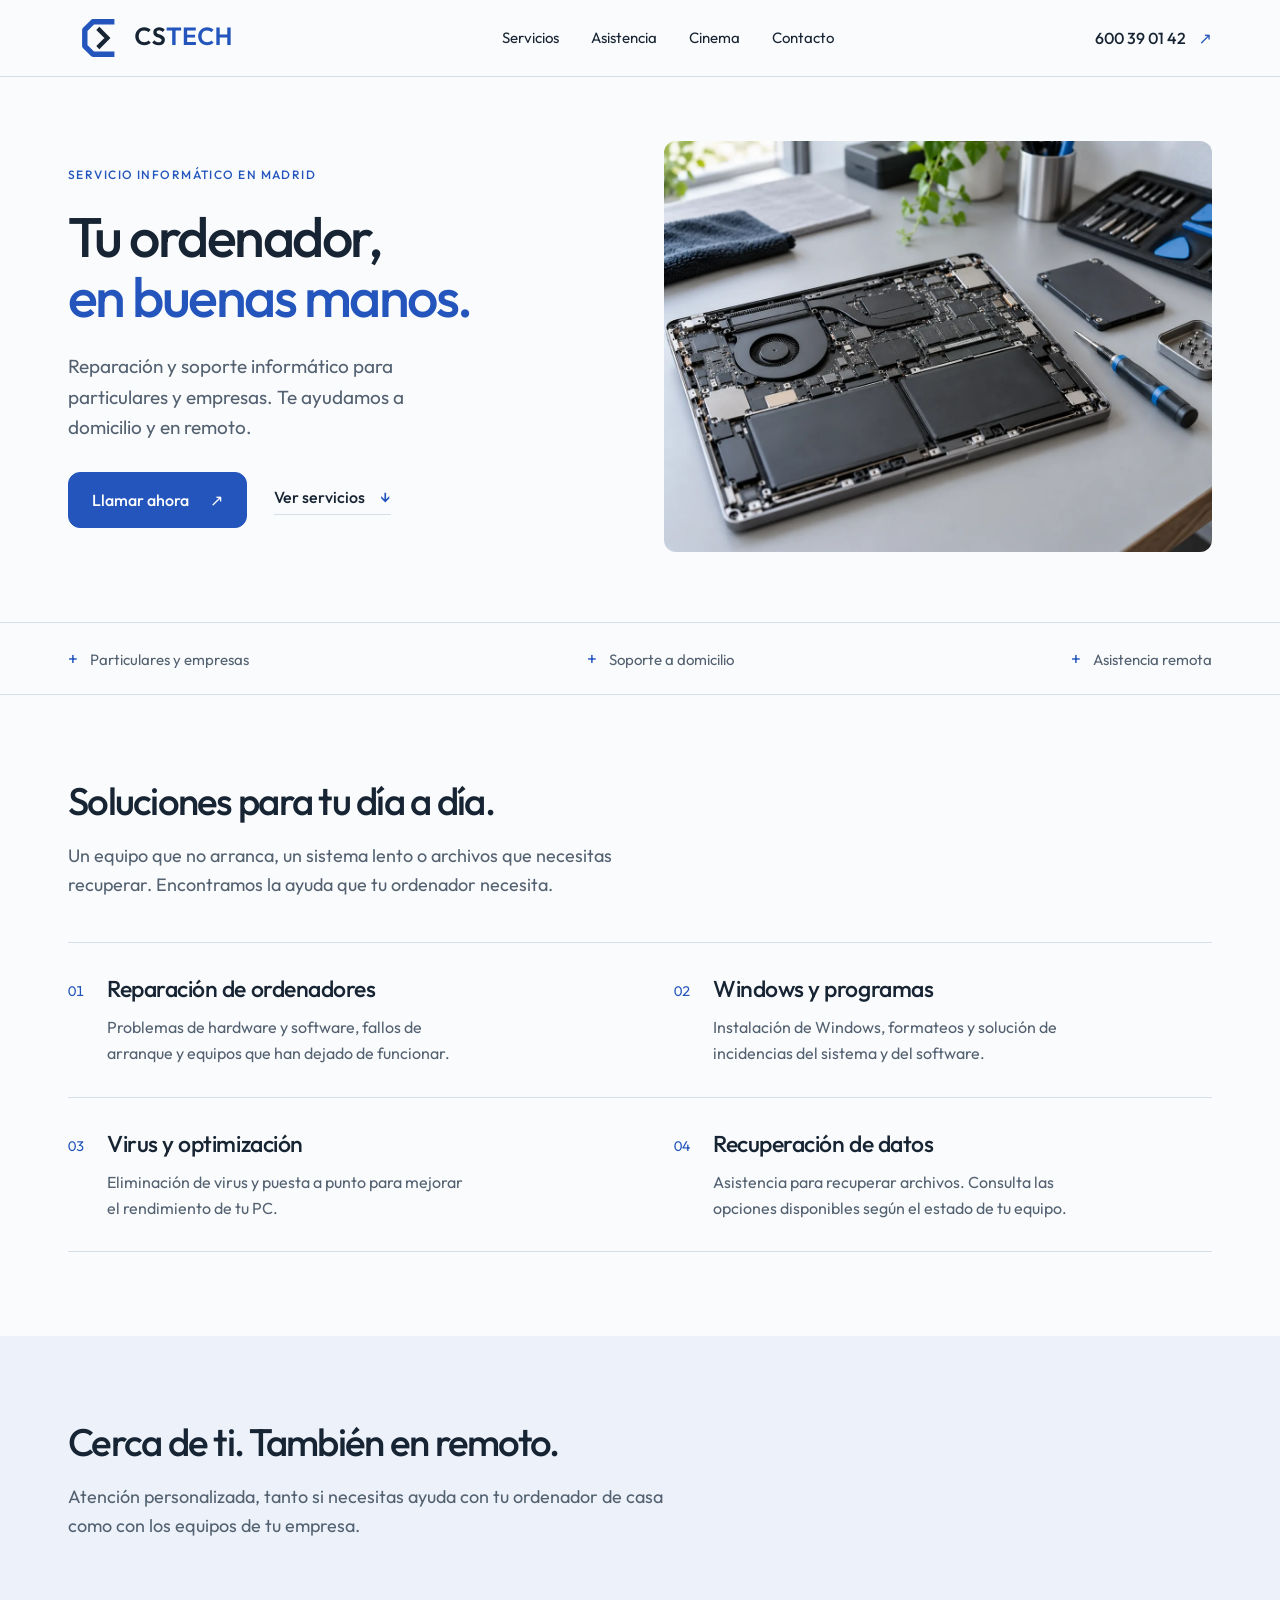
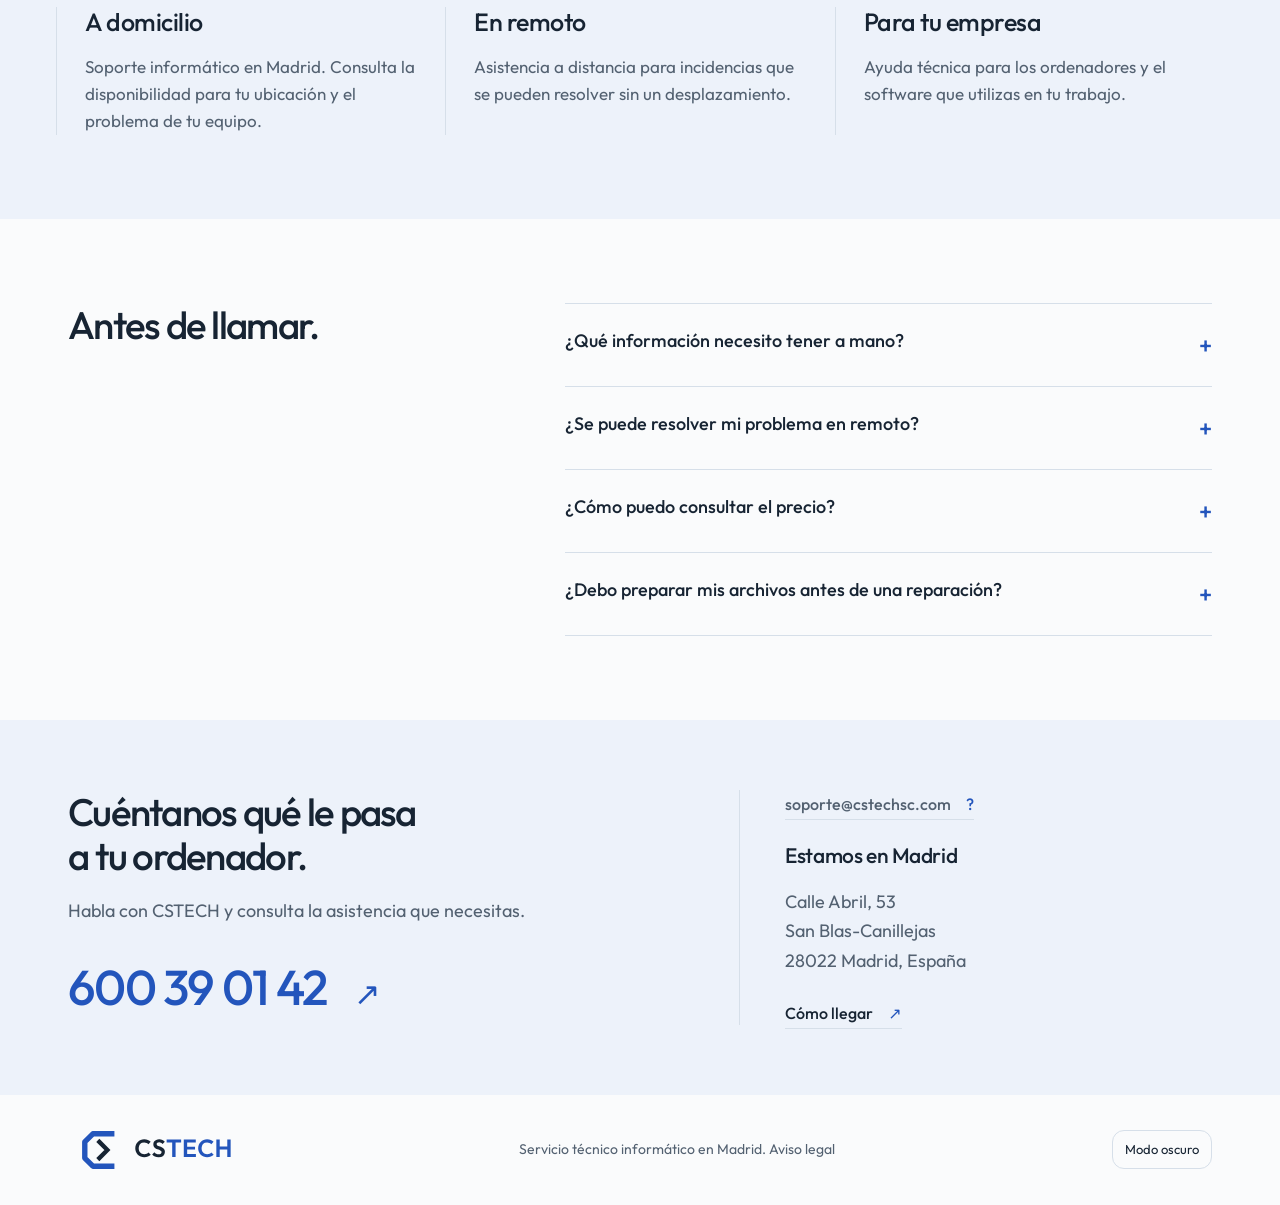
==== commit 834772d4: "Publica el acceso a CSTECH Cinema" ====
--- a/index.html
+++ b/index.html
@@ -24,7 +24,7 @@
       <a class="wordmark" href="#" aria-label="CSTECH, inicio"><img class="brand-logo brand-logo-light" src="/marca/logo-principal.svg" alt="CSTECH" width="174" height="54"><img class="brand-logo brand-logo-dark" src="/marca/logo-inverso.svg" alt="CSTECH" width="174" height="54"></a>
       <button class="menu-toggle" type="button" aria-expanded="false" aria-controls="nav-links">Menú</button>
       <div id="nav-links" class="nav-links">
-        <a href="#servicios">Servicios</a><a href="#asistencia">Asistencia</a><a href="#contacto">Contacto</a>
+        <a href="#servicios">Servicios</a><a href="#asistencia">Asistencia</a><a href="/cinema/">Cinema</a><a href="#contacto">Contacto</a>
       </div>
       <a class="nav-phone" href="tel:+34600390142" aria-label="Llamar al 600 39 01 42">600 39 01 42 <span aria-hidden="true">↗</span></a>
     </nav>
